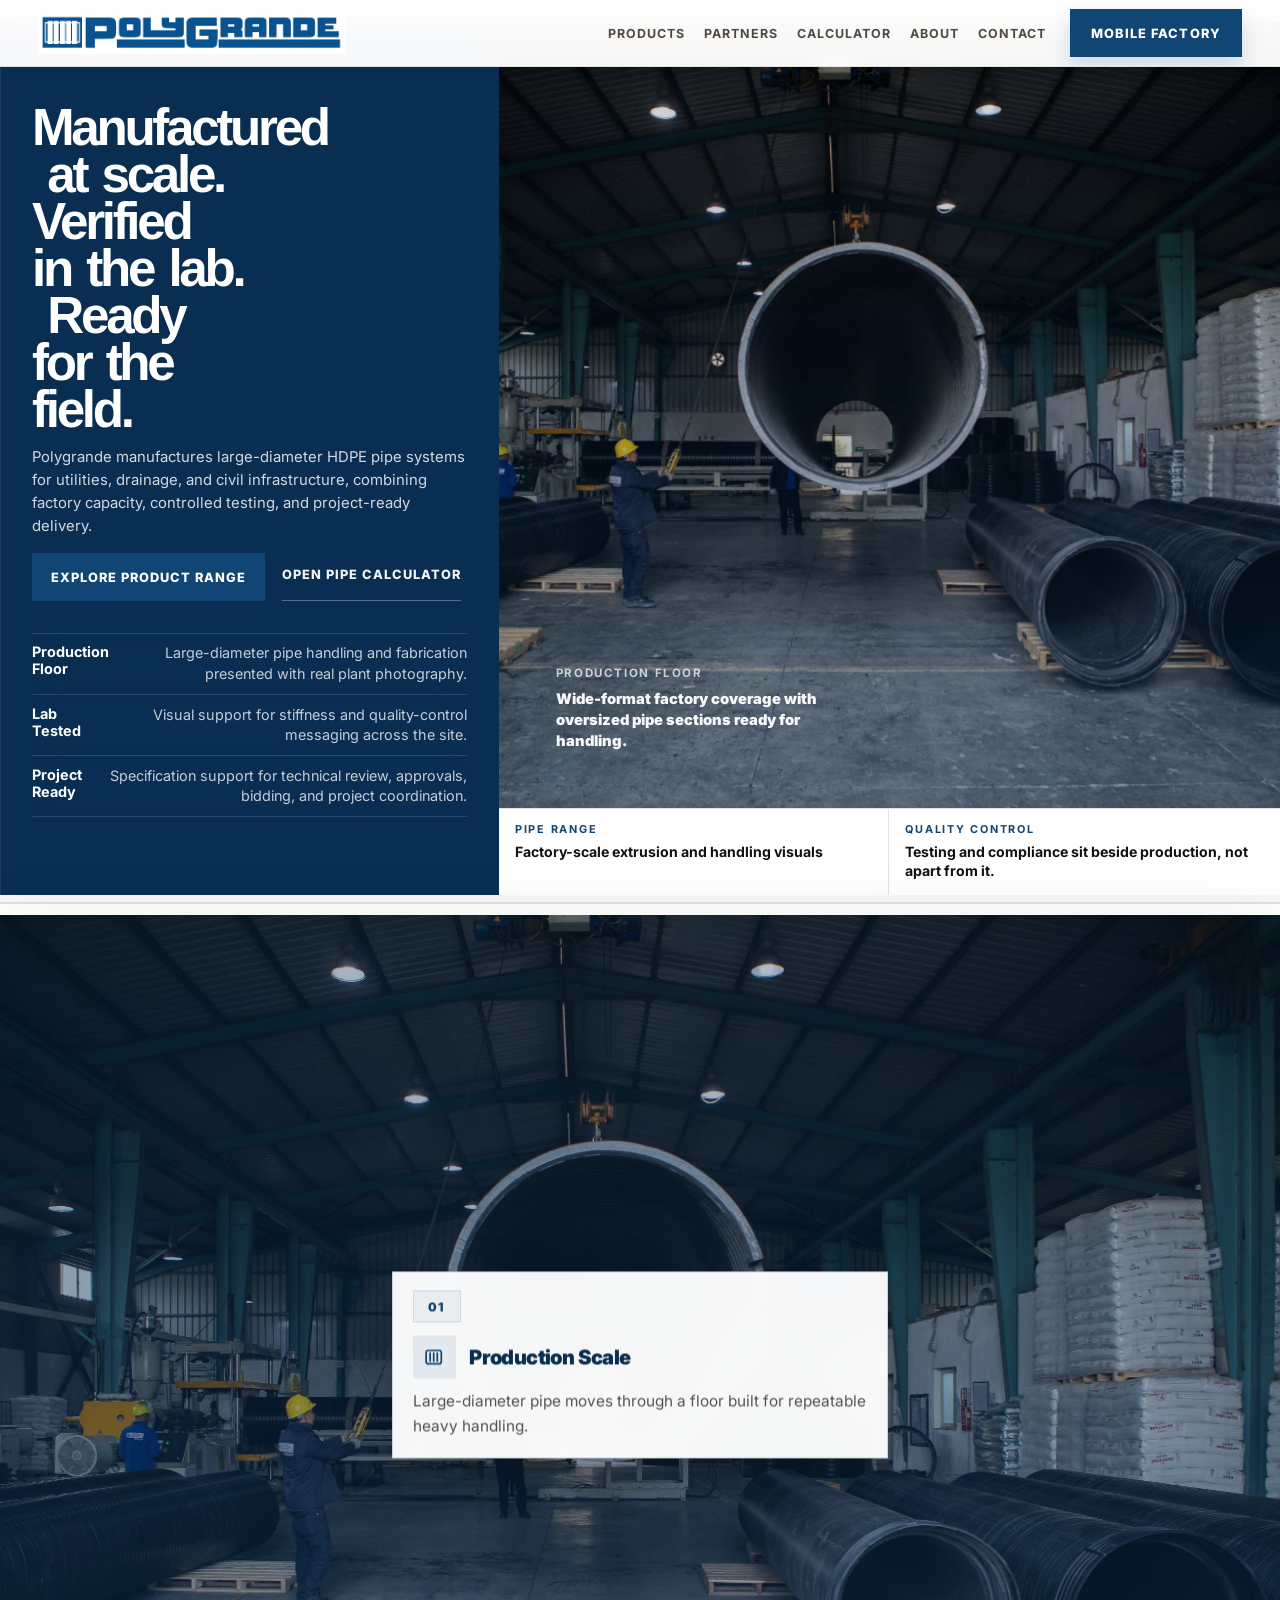
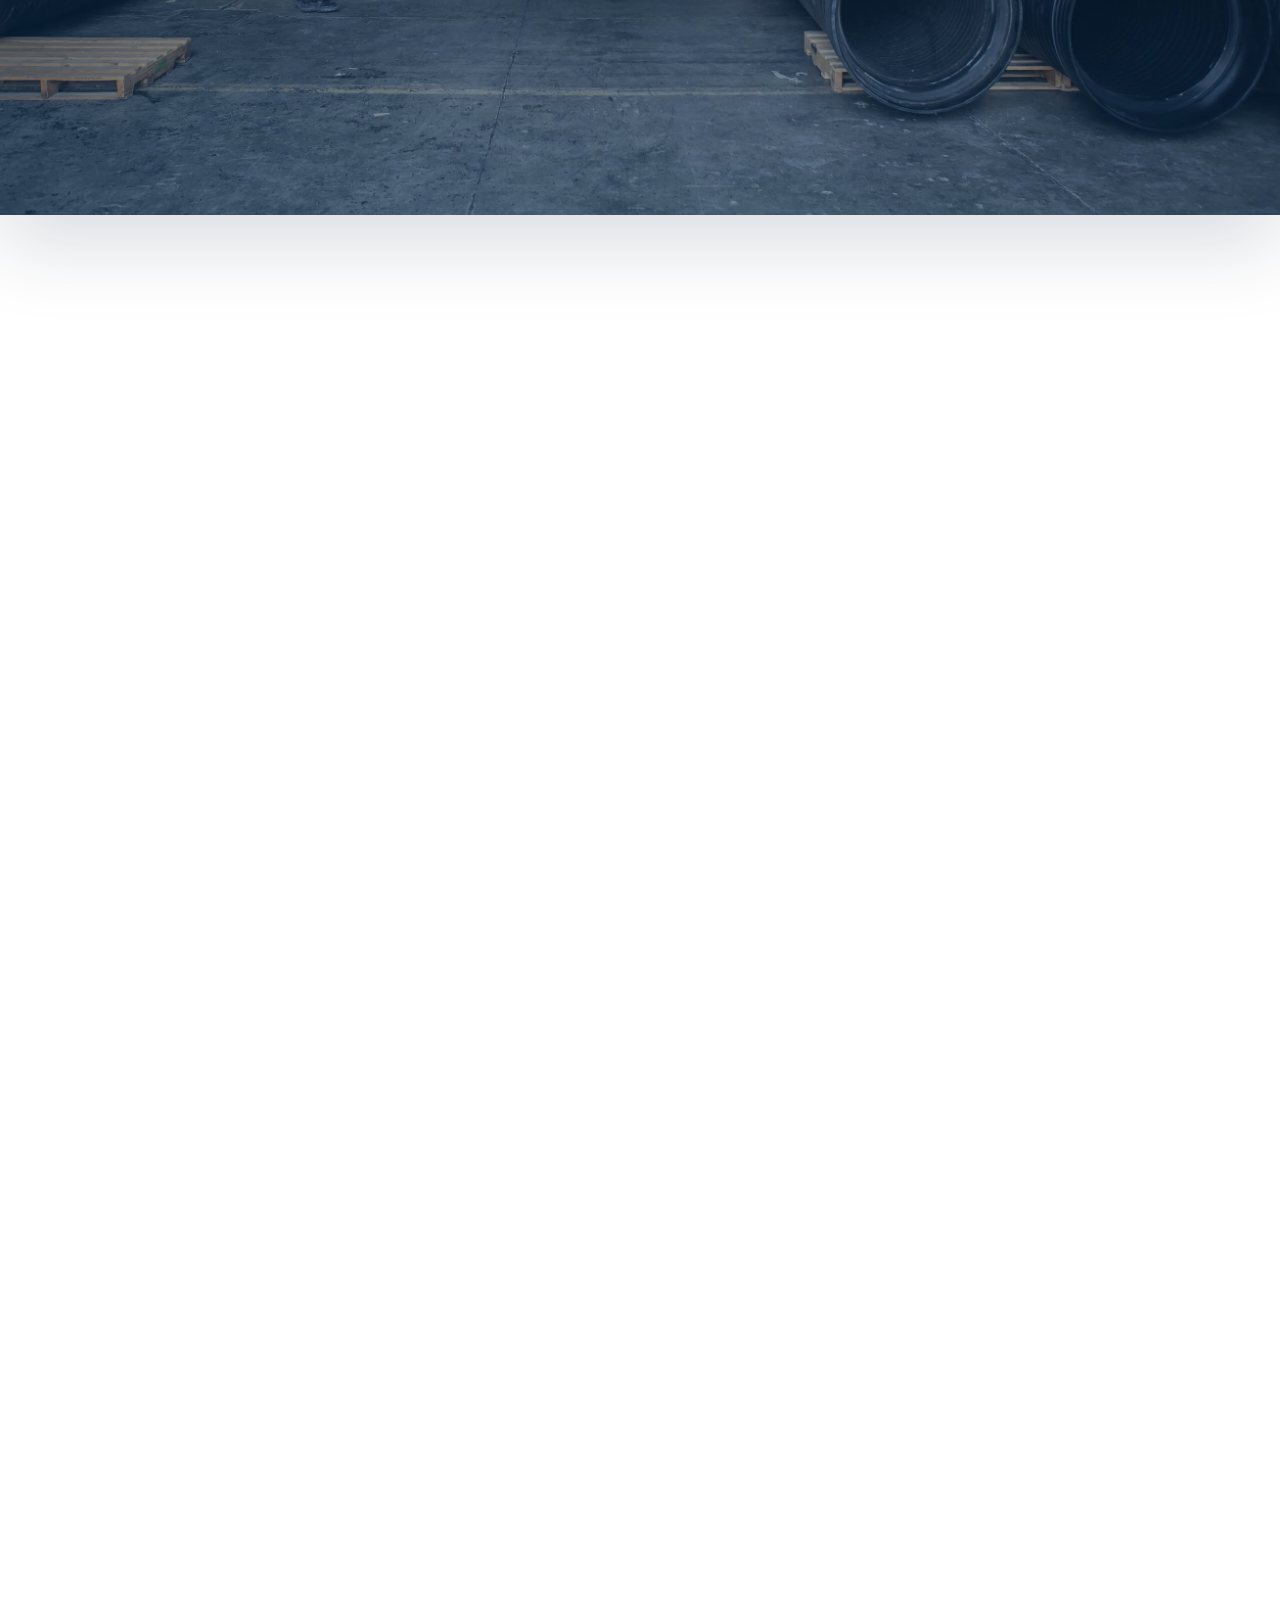
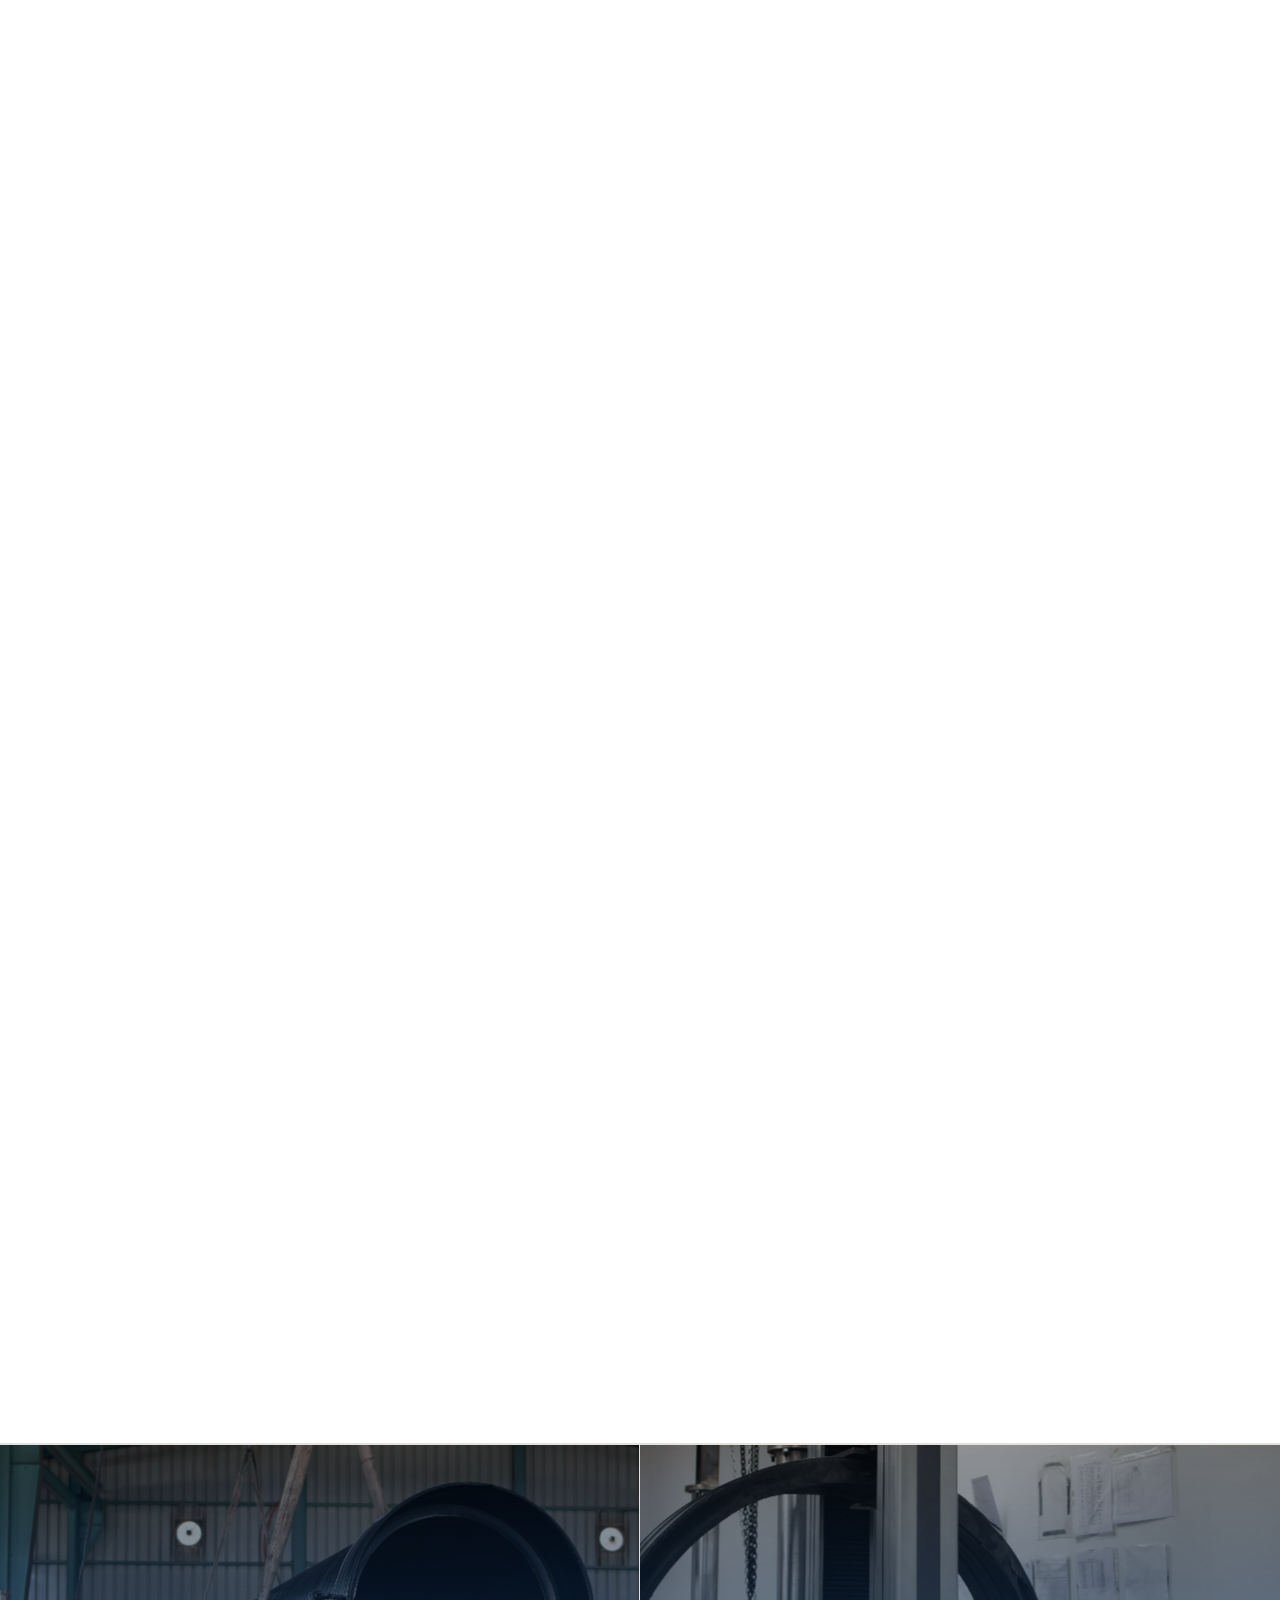
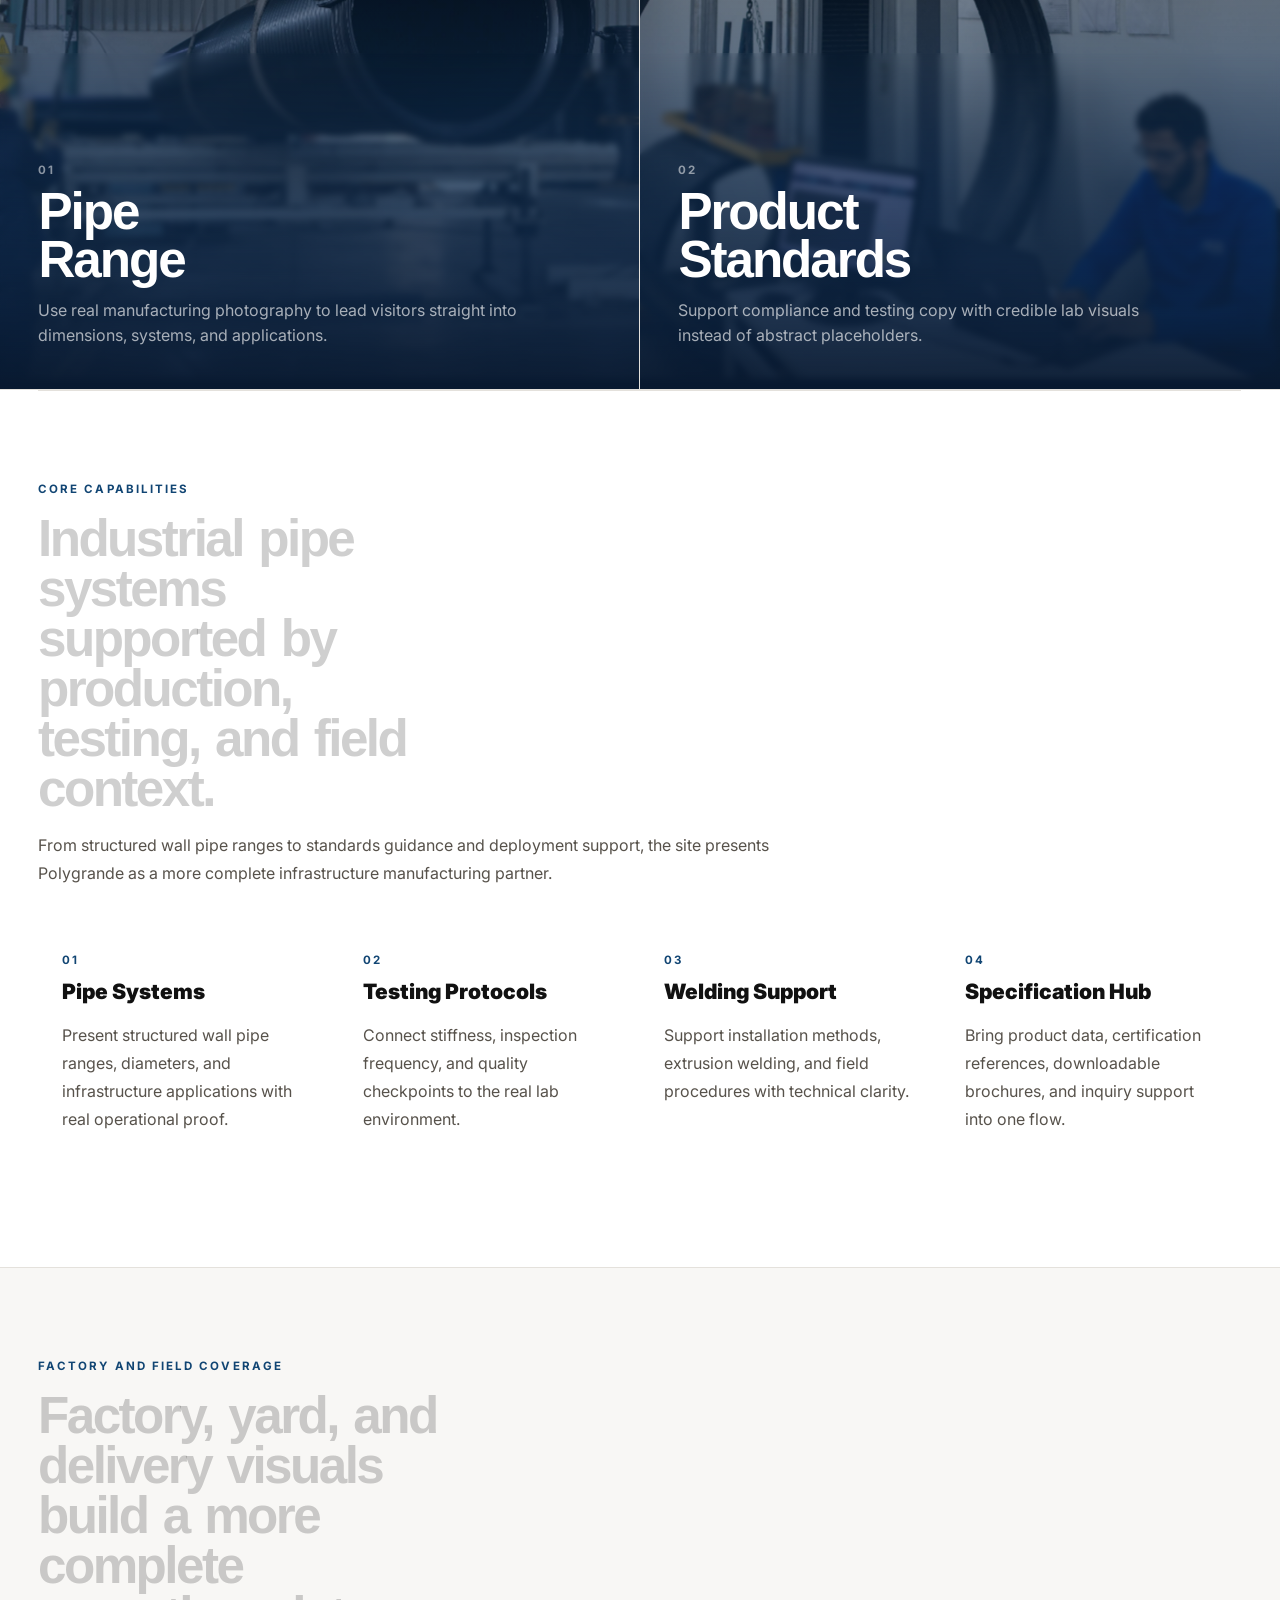
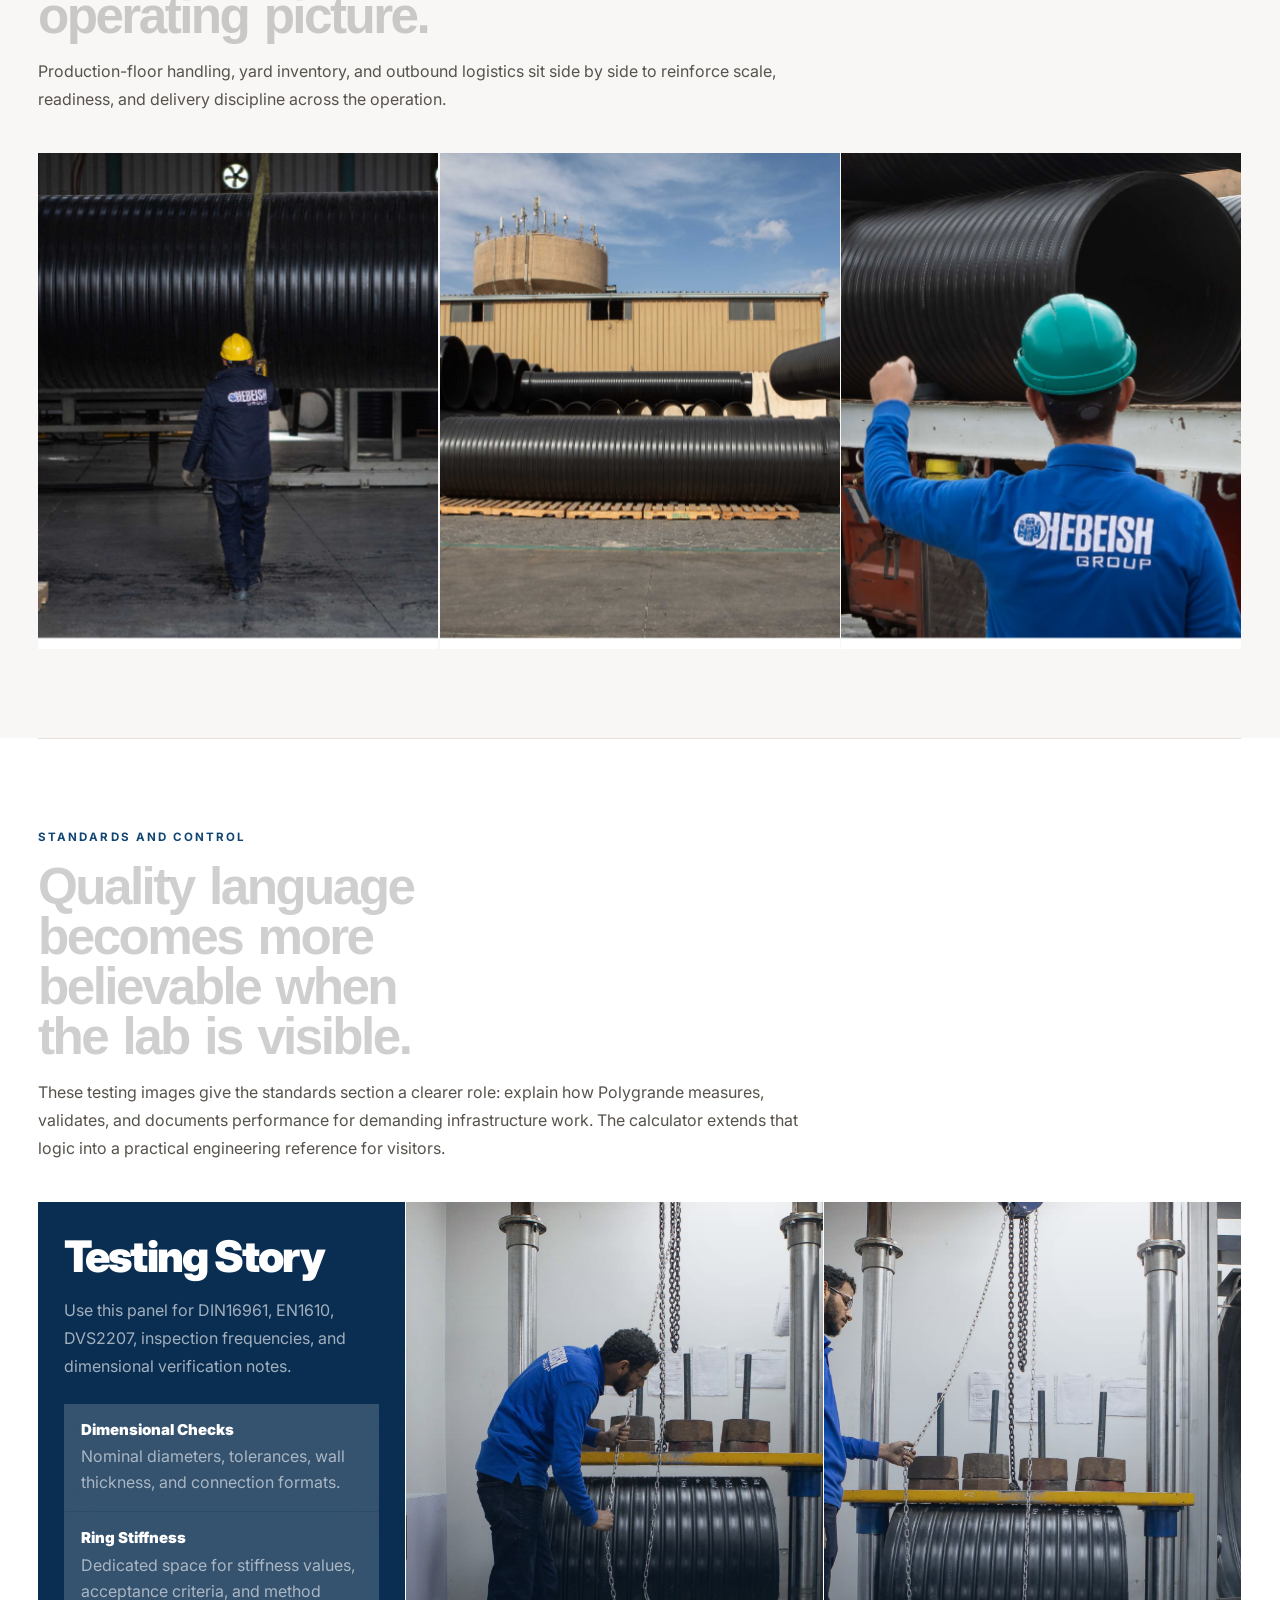
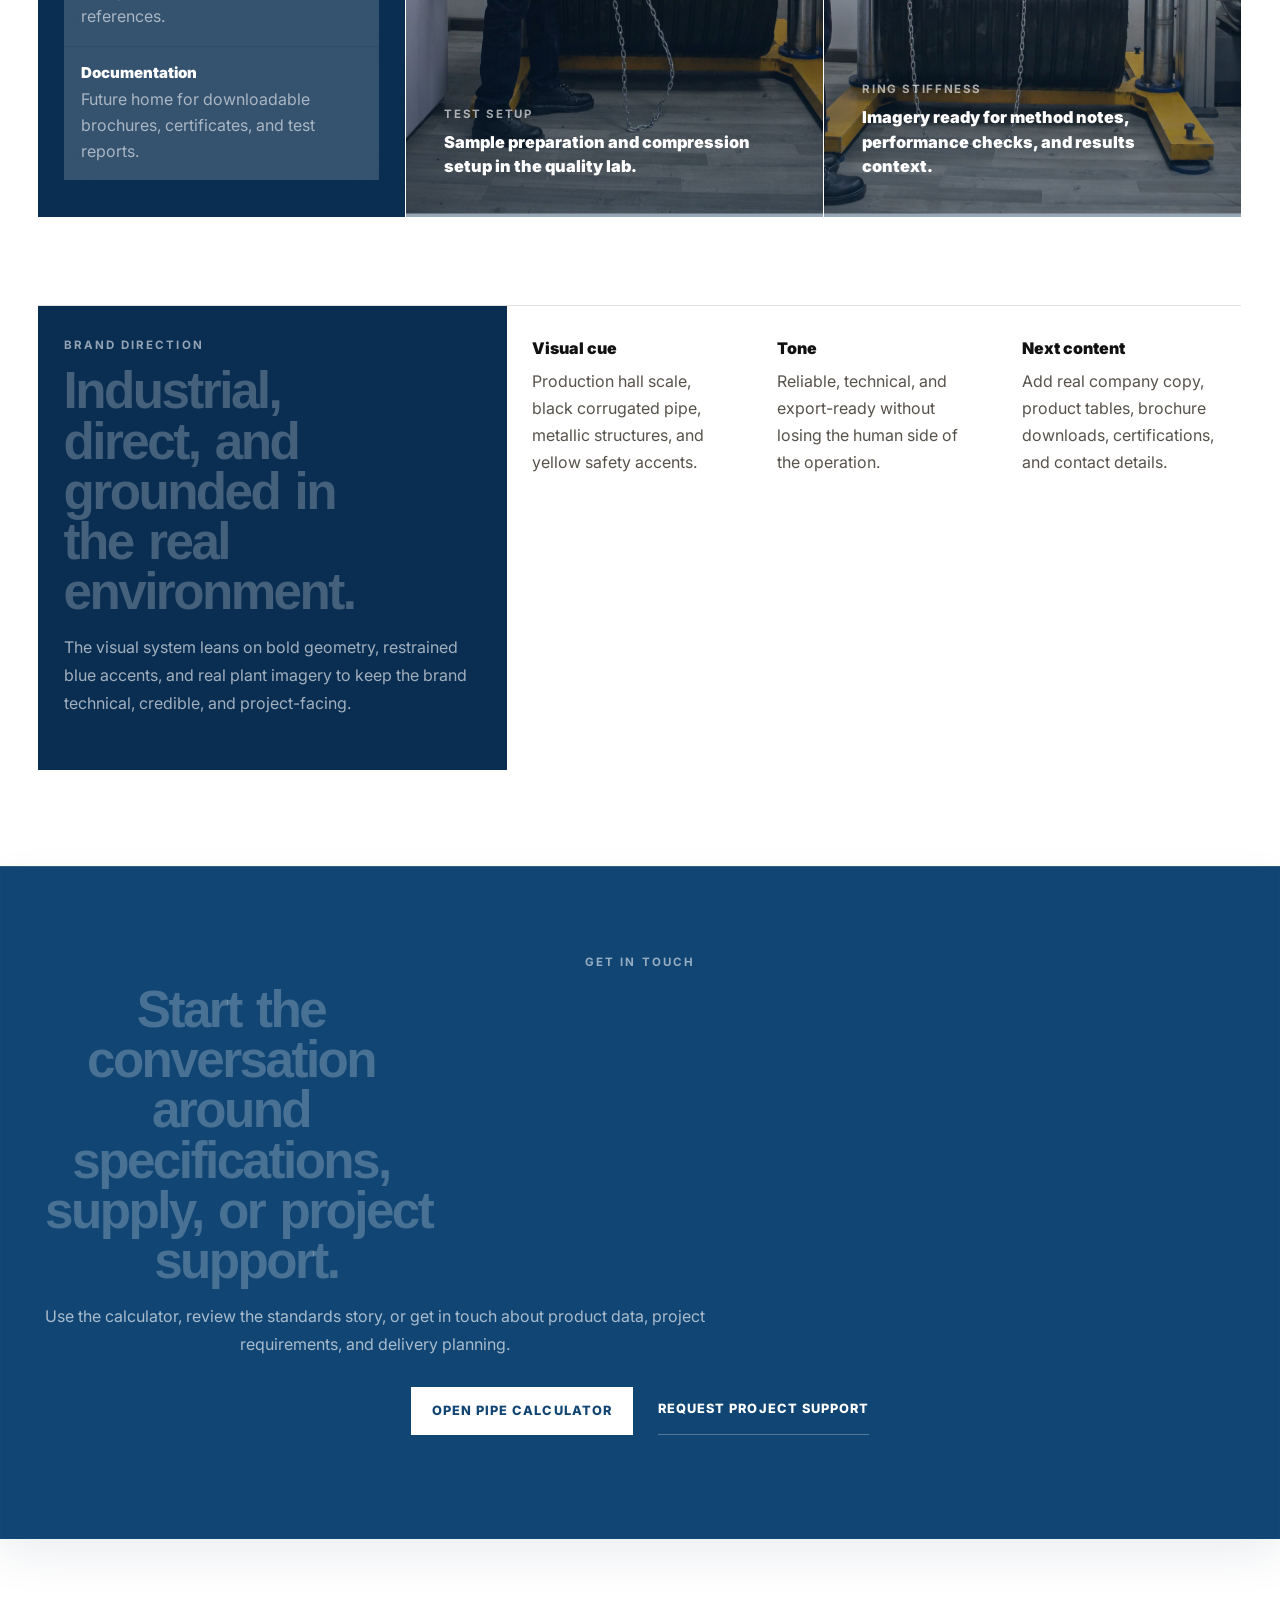
==== index.html @ b9b53dac "hero fix" ====
<!DOCTYPE html>
<html lang="en">
<head>
  <meta charset="UTF-8">
  <meta name="viewport" content="width=device-width, initial-scale=1.0">
  <meta name="description" content="Polygrande manufactures industrial HDPE pipe systems with production-floor scale and lab-tested quality control.">
  <meta name="theme-color" content="#1f5fa8">
  <title>Polygrande | Industrial Pipe Systems</title>
  <link rel="preconnect" href="https://fonts.googleapis.com">
  <link rel="preconnect" href="https://fonts.gstatic.com" crossorigin>
  <link href="https://fonts.googleapis.com/css2?family=Inter:wght@400;500;600;700;800;900&display=swap" rel="stylesheet">
  <link rel="icon" href="favicon.png" type="image/png">
  <link rel="stylesheet" href="styles.css">
</head>
<body>
  <div class="site-shell">
    <header class="site-header">
      <div class="masthead">
        <a class="masthead-brand" href="#top" aria-label="Polygrande home">
          <span class="masthead-brand-plate">
            <img class="masthead-logo" src="assets/branding/polygrande-logo.png" alt="Polygrande">
          </span>
        </a>

        <div class="masthead-nav-shell" id="site-nav-shell">
          <nav class="masthead-nav" id="site-nav" aria-label="Primary">
            <a href="#products">Products</a>
            <a href="become-a-partner.html">Partners</a>
            <a href="calculator.html">Calculator</a>
            <a href="#about">About</a>
            <a href="#contact">Contact</a>
          </nav>
          <a class="masthead-cta" href="mobile-factory.html">Mobile Factory</a>
        </div>

        <button class="masthead-toggle" type="button" aria-expanded="false" aria-controls="site-nav-shell">
          <span></span>
          <span></span>
          <span></span>
        </button>
      </div>
    </header>

    <main>
      <section class="hero" id="top">
        <div class="hero-copy reveal">
          <h1>Manufactured at scale. Verified in the lab. Ready for the field.</h1>
          <p class="hero-text">
            Polygrande manufactures large-diameter HDPE pipe systems for utilities, drainage, and civil infrastructure,
            combining factory capacity, controlled testing, and project-ready delivery.
          </p>
          <div class="hero-actions">
            <a class="button button-primary" href="#products">Explore Product Range</a>
            <a class="button button-secondary" href="calculator.html">Open Pipe Calculator</a>
          </div>
          <ul class="hero-metrics" aria-label="Key metrics">
            <li>
              <strong>Production Floor</strong>
              <span>Large-diameter pipe handling and fabrication presented with real plant photography.</span>
            </li>
            <li>
              <strong>Lab Tested</strong>
              <span>Visual support for stiffness and quality-control messaging across the site.</span>
            </li>
            <li>
              <strong>Project Ready</strong>
              <span>Specification support for technical review, approvals, bidding, and project coordination.</span>
            </li>
          </ul>
        </div>

        <div class="hero-visual reveal">
          <figure class="hero-shot">
            <img src="assets/images/media-factory-hero.jpg" alt="Wide production-floor view with oversized HDPE pipe sections staged inside the Polygrande factory." fetchpriority="high">
            <figcaption>
              <span>Production Floor</span>
              <strong>Wide-format factory coverage with oversized pipe sections ready for handling.</strong>
            </figcaption>
          </figure>

          <div class="hero-signal">
            <article>
              <p>Pipe Range</p>
              <strong>Factory-scale extrusion and handling visuals</strong>
            </article>
            <article>
              <p>Quality Control</p>
              <strong>Testing and compliance sit beside production, not apart from it.</strong>
            </article>
          </div>
        </div>
      </section>

      <section class="video-story" id="video-story" aria-labelledby="video-story-title" style="--story-steps: 6;">
        <h2 class="visually-hidden" id="video-story-title">Operational video story</h2>
        <div class="video-story-scroll">
          <div class="video-story-stage" data-video-story>
            <video class="video-story-media" autoplay muted loop playsinline preload="metadata" poster="assets/images/media-factory-hero.jpg" aria-hidden="true">
              <source src="assets/Hebeish%20group_polygrande_Industrial%20video_2025.mp4" type="video/mp4">
            </video>
            <div class="video-story-shade"></div>

            <div class="video-story-grid">
              <div class="video-story-stack" aria-label="Operational story cards">
                <article class="video-story-card" data-story-card>
                  <span class="video-story-step">01</span>
                  <div class="video-story-card-head">
                    <span class="video-story-icon" aria-hidden="true">
                      <svg viewBox="0 0 24 24" fill="none" stroke="currentColor" stroke-width="1.9" stroke-linecap="round" stroke-linejoin="round">
                        <rect x="3.5" y="4.5" width="17" height="15" rx="2.5"></rect>
                        <path d="M8 7.5V16.5"></path>
                        <path d="M12 7.5V16.5"></path>
                        <path d="M16 7.5V16.5"></path>
                      </svg>
                    </span>
                    <h3>Production Scale</h3>
                  </div>
                  <p>Large-diameter pipe moves through a floor built for repeatable heavy handling.</p>
                </article>

                <article class="video-story-card" data-story-card>
                  <span class="video-story-step">02</span>
                  <div class="video-story-card-head">
                    <span class="video-story-icon" aria-hidden="true">
                      <svg viewBox="0 0 24 24" fill="none" stroke="currentColor" stroke-width="1.9" stroke-linecap="round" stroke-linejoin="round">
                        <path d="M6 18.5H18"></path>
                        <path d="M8 18.5V10.5"></path>
                        <path d="M16 18.5V10.5"></path>
                        <path d="M12 5.5V14.5"></path>
                        <path d="M9.5 8L12 5.5L14.5 8"></path>
                      </svg>
                    </span>
                    <h3>Controlled Handling</h3>
                  </div>
                  <p>Operators guide lift, rotation, and positioning with visible process discipline.</p>
                </article>

                <article class="video-story-card" data-story-card>
                  <span class="video-story-step">03</span>
                  <div class="video-story-card-head">
                    <span class="video-story-icon" aria-hidden="true">
                      <svg viewBox="0 0 24 24" fill="none" stroke="currentColor" stroke-width="1.9" stroke-linecap="round" stroke-linejoin="round">
                        <path d="M12 3.5L18.5 6.5V11.2C18.5 15.1 15.9 18.7 12 20.5C8.1 18.7 5.5 15.1 5.5 11.2V6.5L12 3.5Z"></path>
                        <path d="M9.2 11.7L11.2 13.7L15.1 9.8"></path>
                      </svg>
                    </span>
                    <h3>Testing Discipline</h3>
                  </div>
                  <p>Lab checks turn performance claims into measured stiffness and dimensional proof.</p>
                </article>

                <article class="video-story-card" data-story-card>
                  <span class="video-story-step">04</span>
                  <div class="video-story-card-head">
                    <span class="video-story-icon" aria-hidden="true">
                      <svg viewBox="0 0 24 24" fill="none" stroke="currentColor" stroke-width="1.9" stroke-linecap="round" stroke-linejoin="round">
                        <path d="M4 8.5H14"></path>
                        <path d="M4 13H10.5"></path>
                        <path d="M4 17.5H13"></path>
                        <path d="M15 8.5L19.5 12L15 15.5"></path>
                      </svg>
                    </span>
                    <h3>Stock Visibility</h3>
                  </div>
                  <p>Yard and dispatch footage show readiness, inventory presence, and staged delivery control.</p>
                </article>

                <article class="video-story-card" data-story-card>
                  <span class="video-story-step">05</span>
                  <div class="video-story-card-head">
                    <span class="video-story-icon" aria-hidden="true">
                      <svg viewBox="0 0 24 24" fill="none" stroke="currentColor" stroke-width="1.9" stroke-linecap="round" stroke-linejoin="round">
                        <path d="M4 17.5H20"></path>
                        <path d="M7 17.5L11 12.5H17"></path>
                        <path d="M7 17.5V12.5"></path>
                        <path d="M17 12.5L20 9.5"></path>
                      </svg>
                    </span>
                    <h3>Field Alignment</h3>
                  </div>
                  <p>The product story stays connected to trench conditions, installation, and site support.</p>
                </article>

                <article class="video-story-card" data-story-card>
                  <span class="video-story-step">06</span>
                  <div class="video-story-card-head">
                    <span class="video-story-icon" aria-hidden="true">
                      <svg viewBox="0 0 24 24" fill="none" stroke="currentColor" stroke-width="1.9" stroke-linecap="round" stroke-linejoin="round">
                        <circle cx="7" cy="12" r="2.5"></circle>
                        <circle cx="17" cy="8" r="2.5"></circle>
                        <circle cx="17" cy="16" r="2.5"></circle>
                        <path d="M9.2 10.9L14.8 8.9"></path>
                        <path d="M9.2 13.1L14.8 15.1"></path>
                      </svg>
                    </span>
                    <h3>Partner Signal</h3>
                  </div>
                  <p>Commercial conversations are backed by real operation, not abstract brochure language.</p>
                </article>
              </div>
            </div>
          </div>
        </div>
      </section>

      <section class="feature-ribbon" aria-label="Factory and lab highlights">
        <article class="ribbon-card ribbon-photo reveal">
          <img src="assets/images/media-factory-handling.jpg" alt="Large corrugated HDPE pipe section positioned on a fabrication and handling line inside the plant." loading="lazy">
          <div class="ribbon-overlay">
            <p>01</p>
            <h2>Pipe Range</h2>
            <span>Use real manufacturing photography to lead visitors straight into dimensions, systems, and applications.</span>
          </div>
        </article>
        <article class="ribbon-card ribbon-photo reveal">
          <img src="assets/images/media-lab-engineer.jpg" alt="Quality-control engineer reviewing test data beside a large pipe specimen in the laboratory." loading="lazy">
          <div class="ribbon-overlay">
            <p>02</p>
            <h2>Product Standards</h2>
            <span>Support compliance and testing copy with credible lab visuals instead of abstract placeholders.</span>
          </div>
        </article>
      </section>

      <section class="capabilities" id="products">
        <div class="section-heading reveal">
          <p class="eyebrow">Core capabilities</p>
          <h2>Industrial pipe systems supported by production, testing, and field context.</h2>
          <p>
            From structured wall pipe ranges to standards guidance and deployment support, the site presents
            Polygrande as a more complete infrastructure manufacturing partner.
          </p>
        </div>

        <div class="capability-grid">
          <article class="capability-card reveal">
            <span class="capability-index">01</span>
            <h3>Pipe Systems</h3>
            <p>Present structured wall pipe ranges, diameters, and infrastructure applications with real operational proof.</p>
          </article>
          <article class="capability-card reveal">
            <span class="capability-index">02</span>
            <h3>Testing Protocols</h3>
            <p>Connect stiffness, inspection frequency, and quality checkpoints to the real lab environment.</p>
          </article>
          <article class="capability-card reveal">
            <span class="capability-index">03</span>
            <h3>Welding Support</h3>
            <p>Support installation methods, extrusion welding, and field procedures with technical clarity.</p>
          </article>
          <article class="capability-card reveal">
            <span class="capability-index">04</span>
            <h3>Specification Hub</h3>
            <p>Bring product data, certification references, downloadable brochures, and inquiry support into one flow.</p>
          </article>
        </div>
      </section>

      <section class="photo-section photo-section-tight" aria-labelledby="operations-gallery-title">
        <div class="section-heading reveal">
          <p class="eyebrow">Factory and field coverage</p>
          <h2 id="operations-gallery-title">Factory, yard, and delivery visuals build a more complete operating picture.</h2>
          <p>
            Production-floor handling, yard inventory, and outbound logistics sit side by side to reinforce scale,
            readiness, and delivery discipline across the operation.
          </p>
        </div>

        <div class="photo-grid photo-grid-three">
          <figure class="photo-card reveal">
            <img src="assets/images/media-production-walkthrough.jpg" alt="Factory operator walking beneath a suspended large-diameter HDPE pipe section." loading="lazy">
            <figcaption>
              <span>Plant movement</span>
              <strong>Show the scale of pipe handling inside the production environment.</strong>
            </figcaption>
          </figure>
          <figure class="photo-card reveal">
            <img src="assets/images/media-yard-forklift.jpg" alt="Forklift transporting a large corrugated HDPE pipe through the outdoor storage yard." loading="lazy">
            <figcaption>
              <span>Yard readiness</span>
              <strong>Support stock, dispatch, and project-availability messaging with real yard imagery.</strong>
            </figcaption>
          </figure>
          <figure class="photo-card reveal">
            <img src="assets/images/media-site-logistics.jpg" alt="Site logistics worker directing the loading of large HDPE pipes onto a trailer." loading="lazy">
            <figcaption>
              <span>Outbound logistics</span>
              <strong>Connect production capability to delivery and project mobilization.</strong>
            </figcaption>
          </figure>
        </div>
      </section>

      <section class="standards" id="standards">
        <div class="section-heading reveal">
          <p class="eyebrow">Standards and control</p>
          <h2>Quality language becomes more believable when the lab is visible.</h2>
          <p>
            These testing images give the standards section a clearer role: explain how Polygrande measures,
            validates, and documents performance for demanding infrastructure work. The calculator extends that logic
            into a practical engineering reference for visitors.
          </p>
        </div>

        <div class="standards-layout">
          <article class="standard-copy reveal">
            <h3>Testing Story</h3>
            <p>Use this panel for DIN16961, EN1610, DVS2207, inspection frequencies, and dimensional verification notes.</p>
            <div class="standard-points">
              <div>
                <strong>Dimensional Checks</strong>
                <span>Nominal diameters, tolerances, wall thickness, and connection formats.</span>
              </div>
              <div>
                <strong>Ring Stiffness</strong>
                <span>Dedicated space for stiffness values, acceptance criteria, and method references.</span>
              </div>
              <div>
                <strong>Documentation</strong>
                <span>Future home for downloadable brochures, certificates, and test reports.</span>
              </div>
            </div>
          </article>

          <figure class="standard-photo reveal">
            <img src="assets/images/media-test-setup.jpg" alt="Laboratory technician preparing a corrugated pipe specimen in a compression testing machine." loading="lazy">
            <figcaption>
              <span>Test Setup</span>
              <strong>Sample preparation and compression setup in the quality lab.</strong>
            </figcaption>
          </figure>

          <figure class="standard-photo reveal">
            <img src="assets/images/media-ring-stiffness.jpg" alt="Ring stiffness pipe specimen loaded inside the laboratory testing frame." loading="lazy">
            <figcaption>
              <span>Ring Stiffness</span>
              <strong>Imagery ready for method notes, performance checks, and results context.</strong>
            </figcaption>
          </figure>
        </div>
      </section>

      <section class="about" id="about">
        <div class="about-card reveal">
          <p class="eyebrow">Brand direction</p>
          <h2>Industrial, direct, and grounded in the real environment.</h2>
          <p>
            The visual system leans on bold geometry, restrained blue accents, and real plant imagery to keep the
            brand technical, credible, and project-facing.
          </p>
        </div>
        <div class="about-list reveal">
          <div>
            <strong>Visual cue</strong>
            <span>Production hall scale, black corrugated pipe, metallic structures, and yellow safety accents.</span>
          </div>
          <div>
            <strong>Tone</strong>
            <span>Reliable, technical, and export-ready without losing the human side of the operation.</span>
          </div>
          <div>
            <strong>Next content</strong>
            <span>Add real company copy, product tables, brochure downloads, certifications, and contact details.</span>
          </div>
        </div>
      </section>

      <section class="cta reveal" id="contact">
        <p class="eyebrow">Get in touch</p>
        <h2>Start the conversation around specifications, supply, or project support.</h2>
        <p>Use the calculator, review the standards story, or get in touch about product data, project requirements, and delivery planning.</p>
        <div class="hero-actions hero-actions-centered">
          <a class="button button-primary" href="calculator.html">Open Pipe Calculator</a>
          <a class="button button-secondary" href="mailto:info@polygrande.example">Request Project Support</a>
        </div>
      </section>
    </main>

    <footer class="site-footer reveal reveal-footer">
      <div class="site-footer-shell">
        <div class="site-footer-brand">
          <span class="site-footer-brand-plate">
            <img class="site-footer-logo" src="assets/branding/polygrande-logo-white.png" alt="Polygrande">
          </span>
          <p class="site-footer-note">Infrastructure-grade HDPE pipe systems backed by real production, testing, and field-readiness.</p>
          <div class="site-footer-tags" aria-label="Footer highlights">
            <span>Production</span>
            <span>Testing</span>
            <span>Delivery</span>
          </div>
        </div>

        <nav class="site-footer-column" aria-label="Footer navigation">
          <p class="site-footer-heading">Navigate</p>
          <a href="#products">Products</a>
          <a href="#standards">Standards</a>
          <a href="calculator.html">Calculator</a>
        </nav>

        <nav class="site-footer-column" aria-label="Footer explore links">
          <p class="site-footer-heading">Explore</p>
          <a href="mobile-factory.html">Mobile Factory</a>
          <a href="become-a-partner.html">Become A Partner</a>
          <a href="#about">About Polygrande</a>
        </nav>

        <div class="site-footer-column site-footer-contact">
          <p class="site-footer-heading">Project Support</p>
          <p>Use the site as a starting point for product, standards, and deployment conversations.</p>
          <a class="site-footer-button" href="mailto:info@polygrande.example">Start A Discussion</a>
          <a class="site-footer-mail" href="mailto:info@polygrande.example">info@polygrande.example</a>
        </div>
      </div>

      <div class="site-footer-bottom">
        <p>Industrial HDPE pipe systems for infrastructure projects.</p>
        <p>&copy; <span id="year"></span> Polygrande. All rights reserved.</p>
      </div>
    </footer>
  </div>

  <script src="script.js"></script>
</body>
</html>
---- styles.css ----
:root {
  --content-edge: clamp(0.65rem, 1.15vw, 1.2rem);
  --bg: #f4f7fb;
  --bg-soft: #ebf2fb;
  --surface: #ffffff;
  --surface-soft: #f7faff;
  --surface-tint: #e7f0fb;
  --blue: #1f5fa8;
  --blue-deep: #184c89;
  --blue-soft: #d4e4f8;
  --line: #cedcf0;
  --line-strong: #9db8da;
  --text: #173a61;
  --muted: #5f7898;
  --shadow: 0 28px 68px rgba(31, 95, 168, 0.1);
  --radius: 0;
  --radius-sm: 0;
  --content-width: calc(100vw - (2 * var(--content-edge)));
  --section-shift: 88px;
  --reveal-shift: 56px;
}

*,
*::before,
*::after {
  box-sizing: border-box;
}

html {
  scroll-behavior: smooth;
}

body {
  margin: 0;
  min-height: 100vh;
  font-family: "Nunito Sans", sans-serif;
  color: var(--text);
  background:
    radial-gradient(circle at 82% 8%, rgba(31, 95, 168, 0.16), transparent 24%),
    radial-gradient(circle at 12% 14%, rgba(31, 95, 168, 0.09), transparent 18%),
    linear-gradient(180deg, #f7fbff 0%, #f2f6fb 34%, #eef3fb 100%);
  overflow-x: hidden;
}

body::before {
  content: "";
  position: fixed;
  inset: 0 0 auto 0;
  height: 1.1rem;
  background: linear-gradient(180deg, rgba(31, 95, 168, 0.32), rgba(31, 95, 168, 0));
  pointer-events: none;
  z-index: 0;
}

a {
  color: inherit;
  text-decoration: none;
}

img {
  display: block;
  width: 100%;
  max-width: 100%;
}

.site-shell {
  position: relative;
  z-index: 1;
}

.visually-hidden {
  position: absolute;
  width: 1px;
  height: 1px;
  padding: 0;
  margin: -1px;
  overflow: hidden;
  clip: rect(0, 0, 0, 0);
  white-space: nowrap;
  border: 0;
}

main {
  display: grid;
  gap: clamp(1rem, 1.9vw, 1.8rem);
  padding-bottom: 3rem;
}

.site-header,
.hero,
.video-story,
.feature-ribbon,
.photo-section,
.capabilities,
.standards,
.about,
.cta,
.site-footer {
  width: var(--content-width);
  margin-inline: auto;
}

.site-header {
  position: sticky;
  top: 0.95rem;
  z-index: 20;
  display: grid;
  grid-template-columns: minmax(0, 1.05fr) minmax(0, 1.15fr) minmax(15rem, 0.8fr) auto;
  align-items: stretch;
  gap: 0.95rem;
  margin-top: 0.95rem;
  padding: 0;
}

.site-header::before {
  content: "";
  position: absolute;
  inset: -0.8rem 9% auto 9%;
  height: 5rem;
  border-radius: 999px;
  background: radial-gradient(circle at center, rgba(31, 95, 168, 0.18), rgba(31, 95, 168, 0));
  filter: blur(18px);
  pointer-events: none;
  z-index: -1;
}

.brand {
  position: relative;
  display: grid;
  gap: 0.8rem;
  min-width: 0;
  padding: 0.95rem 1rem 1rem;
  border: 1px solid rgba(157, 184, 218, 0.82);
  border-radius: 32px 24px 24px 32px;
  background:
    linear-gradient(180deg, rgba(255, 255, 255, 0.99), rgba(242, 247, 253, 0.96)),
    linear-gradient(135deg, rgba(31, 95, 168, 0.08), transparent 48%);
  box-shadow:
    0 20px 44px rgba(31, 95, 168, 0.12),
    inset 0 1px 0 rgba(255, 255, 255, 0.94);
  backdrop-filter: blur(18px);
  overflow: hidden;
}

.brand::before,
.site-nav-wrap::before,
.header-actions::before {
  content: "";
  position: absolute;
  inset: 0 auto auto 0;
  width: 100%;
  height: 0.28rem;
  background: linear-gradient(90deg, rgba(31, 95, 168, 0.84), rgba(31, 95, 168, 0.22) 62%, transparent);
}

.brand::after {
  content: "";
  position: absolute;
  top: 0;
  right: 0;
  width: 9rem;
  height: 9rem;
  background: radial-gradient(circle, rgba(31, 95, 168, 0.14), transparent 72%);
  transform: translate(30%, -34%);
  pointer-events: none;
}

.brand-main {
  display: inline-flex;
  align-items: center;
  gap: 0.9rem;
  min-width: 0;
}

.brand-plate {
  display: inline-flex;
  align-items: center;
  justify-content: center;
  padding: 0.52rem 0.7rem;
  border: 1px solid var(--line);
  border-radius: 22px;
  background: rgba(255, 255, 255, 0.98);
  box-shadow:
    0 12px 24px rgba(31, 95, 168, 0.08),
    inset 0 0 0 1px rgba(255, 255, 255, 0.92);
}

.brand-logo {
  display: block;
  width: clamp(220px, 28vw, 410px);
  height: auto;
}

.brand-caption {
  display: grid;
  gap: 0.16rem;
  min-width: 0;
}

.brand-caption span {
  color: var(--muted);
  font-size: 0.72rem;
  font-weight: 900;
  letter-spacing: 0.22em;
  text-transform: uppercase;
  white-space: nowrap;
}

.brand-caption strong {
  color: var(--blue);
  font-size: 1rem;
  font-weight: 900;
  line-height: 1.12;
  text-wrap: balance;
}

.brand-meta {
  display: flex;
  align-items: center;
  gap: 0.75rem;
  min-width: 0;
}

.brand-chip {
  flex: none;
  padding: 0.42rem 0.72rem;
  border: 1px solid var(--line);
  border-radius: 999px;
  background: linear-gradient(180deg, #ffffff, var(--surface-tint));
  color: var(--blue);
  font-size: 0.68rem;
  font-weight: 900;
  letter-spacing: 0.14em;
  text-transform: uppercase;
}

.brand-meta strong {
  color: var(--text);
  font-size: 0.85rem;
  font-weight: 800;
  line-height: 1.28;
}

.site-nav-wrap {
  position: relative;
  display: grid;
  gap: 0.72rem;
  min-width: 0;
  padding: 0.75rem;
  border: 1px solid rgba(157, 184, 218, 0.82);
  border-radius: 28px;
  background:
    linear-gradient(180deg, rgba(251, 253, 255, 0.99), rgba(235, 242, 251, 0.96)),
    linear-gradient(135deg, rgba(31, 95, 168, 0.07), transparent 55%);
  box-shadow:
    0 20px 44px rgba(31, 95, 168, 0.1),
    inset 0 1px 0 rgba(255, 255, 255, 0.94);
  backdrop-filter: blur(18px);
  overflow: hidden;
}

.site-nav-wrap::after {
  content: "";
  position: absolute;
  inset: auto 1rem 0.82rem 1rem;
  height: 1px;
  background: linear-gradient(90deg, transparent, rgba(31, 95, 168, 0.12), transparent);
  pointer-events: none;
}

.site-nav-meta {
  display: flex;
  justify-content: space-between;
  align-items: center;
  gap: 0.9rem;
  min-width: 0;
  padding: 0 0.12rem;
}

.site-nav-label {
  color: var(--blue);
  font-size: 0.68rem;
  font-weight: 900;
  letter-spacing: 0.2em;
  text-transform: uppercase;
  white-space: nowrap;
}

.site-nav-note {
  color: var(--muted);
  font-size: 0.78rem;
  font-weight: 800;
  line-height: 1.25;
  text-align: right;
}

.site-nav {
  display: flex;
  align-items: center;
  flex-wrap: wrap;
  gap: 0.4rem;
  min-width: 0;
  padding: 0.32rem;
  border: 1px solid rgba(157, 184, 218, 0.68);
  border-radius: 22px;
  background: rgba(255, 255, 255, 0.84);
  box-shadow: inset 0 1px 0 rgba(255, 255, 255, 0.95);
}

.site-nav a {
  position: relative;
  padding: 0.78rem 0.9rem 0.82rem;
  border-radius: 16px;
  color: var(--muted);
  font-size: 0.92rem;
  font-weight: 900;
  transition: color 180ms ease, background 180ms ease, transform 180ms ease, box-shadow 180ms ease;
}

.site-nav a::after {
  content: "";
  position: absolute;
  left: 0.95rem;
  right: 0.95rem;
  bottom: 0.5rem;
  height: 2px;
  border-radius: 999px;
  background: currentColor;
  opacity: 0;
  transform: scaleX(0.45);
  transform-origin: left;
  transition: opacity 180ms ease, transform 180ms ease;
}

.site-nav a:hover::after,
.site-nav a:focus-visible::after,
.site-nav a[aria-current="page"]::after {
  opacity: 0.4;
  transform: scaleX(1);
}

.site-nav a:hover,
.site-nav a:focus-visible {
  color: var(--blue-deep);
  background: rgba(255, 255, 255, 0.95);
  box-shadow: 0 10px 18px rgba(31, 95, 168, 0.12);
}

.site-nav a:hover,
.site-nav a:focus-visible {
  transform: translateY(-1px);
}

.site-nav a[aria-current="page"] {
  color: #ffffff;
  background: linear-gradient(135deg, #2f73bb 0%, var(--blue) 55%, var(--blue-deep) 100%);
  box-shadow: 0 14px 22px rgba(31, 95, 168, 0.22);
}

.site-nav a[aria-current="page"]::after {
  background: rgba(255, 255, 255, 0.88);
  opacity: 0.88;
}

.header-actions {
  position: relative;
  display: grid;
  gap: 0.72rem;
  min-width: 0;
  padding: 0.84rem;
  border: 1px solid rgba(157, 184, 218, 0.82);
  border-radius: 24px 34px 24px 24px;
  background:
    linear-gradient(180deg, rgba(250, 252, 255, 0.99), rgba(226, 238, 251, 0.96)),
    linear-gradient(135deg, rgba(31, 95, 168, 0.08), transparent 54%);
  box-shadow:
    0 20px 44px rgba(31, 95, 168, 0.11),
    inset 0 1px 0 rgba(255, 255, 255, 0.94);
  backdrop-filter: blur(18px);
  overflow: hidden;
}

.header-actions::after {
  content: "";
  position: absolute;
  inset: auto -2.4rem -2.4rem auto;
  width: 8rem;
  height: 8rem;
  background: radial-gradient(circle, rgba(31, 95, 168, 0.14), transparent 72%);
  pointer-events: none;
}

.header-badge {
  position: relative;
  z-index: 1;
  display: grid;
  gap: 0.14rem;
  margin: 0;
}

.header-badge span {
  color: var(--blue);
  font-size: 0.68rem;
  font-weight: 900;
  letter-spacing: 0.18em;
  text-transform: uppercase;
}

.header-badge strong {
  color: var(--text);
  font-size: 0.84rem;
  font-weight: 800;
  line-height: 1.26;
}

.nav-cta {
  position: relative;
  z-index: 1;
  display: grid;
  gap: 0.08rem;
  min-width: 0;
  padding: 1rem 1.05rem;
  border-radius: 20px;
  background: linear-gradient(135deg, #2c72ba 0%, var(--blue) 58%, var(--blue-deep) 100%);
  color: #ffffff;
  box-shadow: 0 16px 30px rgba(31, 95, 168, 0.22);
  overflow: hidden;
}

.nav-cta::before {
  content: "";
  position: absolute;
  inset: 0;
  background: linear-gradient(120deg, rgba(255, 255, 255, 0.26) 0 14%, transparent 32%);
  pointer-events: none;
}

.nav-cta span {
  font-size: 0.7rem;
  font-weight: 900;
  letter-spacing: 0.16em;
  text-transform: uppercase;
  opacity: 0.82;
}

.nav-cta strong {
  font-size: 1rem;
  font-weight: 900;
  line-height: 1.1;
}

.menu-toggle {
  display: none;
  align-self: center;
  width: 3.2rem;
  height: 3.2rem;
  padding: 0.76rem;
  background: linear-gradient(180deg, #ffffff, var(--surface-tint));
  border: 1px solid var(--line);
  border-radius: 18px;
  cursor: pointer;
  box-shadow: 0 12px 22px rgba(31, 95, 168, 0.12);
  transition: background 180ms ease, box-shadow 180ms ease, transform 180ms ease;
}

.menu-toggle span {
  display: block;
  width: 100%;
  height: 2px;
  margin: 0.26rem 0;
  background: var(--blue);
  border-radius: 999px;
  transform-origin: center;
  transition: transform 180ms ease, opacity 180ms ease;
}

.menu-toggle[aria-expanded="true"] {
  background: linear-gradient(180deg, #ffffff, #dce9f8);
  box-shadow: 0 14px 24px rgba(31, 95, 168, 0.16);
}

.menu-toggle[aria-expanded="true"] span:nth-child(1) {
  transform: translateY(0.54rem) rotate(45deg);
}

.menu-toggle[aria-expanded="true"] span:nth-child(2) {
  opacity: 0;
}

.menu-toggle[aria-expanded="true"] span:nth-child(3) {
  transform: translateY(-0.54rem) rotate(-45deg);
}

.site-header {
  display: block;
  top: 0;
  z-index: 30;
  width: 100vw;
  margin: 0 calc(50% - 50vw);
  padding: 0.95rem clamp(1rem, 2.4vw, 1.9rem) 1.05rem;
  background: linear-gradient(90deg, var(--blue-deep) 0%, var(--blue) 46%, #2b67ac 100%);
  border-bottom: 1px solid rgba(255, 255, 255, 0.2);
  border-radius: 0 0 30px 30px;
  box-shadow: 0 24px 48px rgba(19, 59, 106, 0.18);
  overflow: clip;
}

.site-header::before {
  inset: 0 -8vw 0 auto;
  width: min(48vw, 50rem);
  height: auto;
  border-radius: 0;
  background: linear-gradient(125deg, rgba(255, 255, 255, 0.22), rgba(255, 255, 255, 0.08) 34%, rgba(255, 255, 255, 0.02) 62%, transparent 80%);
  clip-path: polygon(28% 0, 100% 0, 74% 100%, 0 100%);
  opacity: 0.82;
  filter: none;
  z-index: 0;
}

.site-header::after {
  content: "";
  position: absolute;
  inset: auto 0 0 0;
  height: 1px;
  background: linear-gradient(90deg, rgba(255, 255, 255, 0.06), rgba(255, 255, 255, 0.42), rgba(255, 255, 255, 0.06));
  pointer-events: none;
}

.site-header-inner {
  position: relative;
  z-index: 1;
  width: min(1640px, calc(100vw - 2rem));
  margin-inline: auto;
  display: grid;
  grid-template-columns: auto minmax(0, 1fr) auto;
  align-items: center;
  gap: clamp(0.75rem, 1.8vw, 1.4rem);
}

.brand {
  display: inline-flex;
  align-items: center;
  gap: 0;
  padding: 0;
  border: 0;
  border-radius: 0;
  background: transparent;
  box-shadow: none;
  backdrop-filter: none;
}

.brand::before,
.brand::after {
  content: none;
}

.brand-plate {
  padding: 0.48rem 0.7rem;
  border: 0;
  border-radius: 24px;
  background: rgba(255, 255, 255, 0.98);
  box-shadow:
    0 14px 28px rgba(11, 33, 63, 0.18),
    inset 0 0 0 1px rgba(255, 255, 255, 0.92);
}

.brand-logo {
  width: clamp(210px, 22vw, 390px);
}

.site-nav-wrap {
  display: grid;
  grid-template-columns: minmax(0, 1fr) auto;
  align-items: center;
  gap: 0.45rem;
  padding: 0.42rem 0.46rem 0.42rem 0.82rem;
  border: 1px solid rgba(255, 255, 255, 0.48);
  border-radius: 999px;
  background: rgba(255, 255, 255, 0.97);
  box-shadow: 0 16px 34px rgba(11, 33, 63, 0.16);
  overflow: visible;
}

.site-nav-wrap::before {
  content: "";
  inset: auto;
  left: -1.2rem;
  top: 0;
  bottom: 0;
  width: 3.2rem;
  height: auto;
  background: rgba(255, 255, 255, 0.97);
  border-radius: 26px;
  transform: skewX(-28deg);
  transform-origin: left;
  z-index: -1;
}

.site-nav-wrap::after {
  content: none;
}

.site-nav {
  justify-content: flex-end;
  gap: 0.18rem;
  padding: 0;
  border: 0;
  border-radius: 0;
  background: transparent;
  box-shadow: none;
}

.site-nav a {
  padding: 0.92rem 1rem;
  border-radius: 999px;
  color: var(--blue-deep);
  font-size: 0.88rem;
  font-weight: 900;
  letter-spacing: 0.08em;
  text-transform: uppercase;
  box-shadow: none;
}

.site-nav a::after {
  content: none;
}

.site-nav a:hover,
.site-nav a:focus-visible {
  color: var(--blue);
  background: rgba(31, 95, 168, 0.08);
  transform: translateY(-1px);
  box-shadow: none;
}

.site-nav a[aria-current="page"] {
  color: #ffffff;
  background: linear-gradient(135deg, #2c72ba 0%, var(--blue) 58%, var(--blue-deep) 100%);
  box-shadow: 0 14px 22px rgba(31, 95, 168, 0.22);
}

.nav-cta {
  display: inline-flex;
  align-items: center;
  justify-content: center;
  min-width: 12.6rem;
  padding: 1rem 1.45rem;
  border-radius: 999px;
  background: linear-gradient(135deg, #2c72ba 0%, var(--blue) 60%, var(--blue-deep) 100%);
  color: #ffffff;
  font-size: 0.94rem;
  font-weight: 900;
  letter-spacing: 0.08em;
  text-transform: uppercase;
  white-space: nowrap;
  box-shadow: 0 16px 30px rgba(31, 95, 168, 0.24);
  overflow: visible;
}

.nav-cta::before {
  content: none;
}

.nav-cta:hover,
.nav-cta:focus-visible {
  transform: translateY(-1px);
  box-shadow: 0 20px 34px rgba(31, 95, 168, 0.28);
  filter: saturate(1.05);
}

.menu-toggle {
  width: 3.3rem;
  height: 3.3rem;
  padding: 0.74rem;
  background: rgba(255, 255, 255, 0.98);
  border: 1px solid rgba(255, 255, 255, 0.4);
  border-radius: 20px;
  box-shadow: 0 12px 24px rgba(11, 33, 63, 0.16);
}

.menu-toggle span {
  background: var(--blue);
}

.menu-toggle[aria-expanded="true"] {
  transform: translateY(-1px);
  background: rgba(255, 255, 255, 0.98);
  box-shadow: 0 16px 28px rgba(11, 33, 63, 0.18);
}

.hero {
  display: grid;
  grid-template-columns: 0.94fr 1.06fr;
  gap: 1rem;
  align-items: start;
  padding: 1.35rem 0 1.25rem;
}

.hero-copy,
.hero-visual,
.capability-card,
.standard-copy,
.standard-photo,
.about-card,
.about-list,
.cta,
.ribbon-card {
  position: relative;
  border: 1px solid var(--line);
  background: var(--surface);
  box-shadow: var(--shadow);
}

.hero-copy,
.about-card,
.cta {
  overflow: hidden;
  border-color: rgba(31, 95, 168, 0.12);
  background: linear-gradient(180deg, #ffffff 0%, #f6faff 100%);
  color: var(--text);
}

.hero-copy {
  padding: clamp(1.35rem, 2.8vw, 2rem);
  border-radius: 24px;
  box-shadow: 0 14px 34px rgba(31, 95, 168, 0.1);
}

.hero-copy::after {
  content: "";
  position: absolute;
  inset: 0 0 auto 0;
  width: 100%;
  height: 0.28rem;
  background: linear-gradient(90deg, var(--blue), rgba(31, 95, 168, 0.18) 42%, transparent 76%);
}

.eyebrow {
  margin: 0 0 1rem;
  color: var(--blue);
  font-size: 0.84rem;
  font-weight: 900;
  letter-spacing: 0.14em;
  text-transform: uppercase;
}

.hero h1,
.section-heading h2,
.about h2,
.cta h2,
.ribbon-overlay h2 {
  margin: 0;
  font-family: "Nunito Sans", sans-serif;
  font-weight: 900;
  letter-spacing: -0.04em;
  line-height: 0.95;
}

.hero h1 {
  max-width: 12.2ch;
  font-size: clamp(2.05rem, 4.35vw, 4rem);
  line-height: 0.94;
}

.hero-text,
.section-heading p,
.capability-card p,
.standard-copy p,
.about p:not(.eyebrow),
.cta p:not(.eyebrow),
.hero-metrics span,
.about-list span,
.standard-points span {
  color: var(--muted);
  font-size: 1rem;
  line-height: 1.7;
}

.hero-copy .eyebrow,
.about-card .eyebrow,
.cta .eyebrow {
  color: var(--blue);
}

.hero-copy .hero-text,
.hero-copy .hero-metrics span,
.about-card p:not(.eyebrow),
.cta p:not(.eyebrow) {
  color: var(--muted);
}

.hero-copy h1,
.about-card h2,
.cta h2 {
  color: var(--blue-deep);
}

.hero-text {
  max-width: 56ch;
  margin: 0.75rem 0 1rem;
  font-size: 0.97rem;
  line-height: 1.6;
}

.hero-actions {
  display: flex;
  flex-wrap: wrap;
  gap: 0.7rem;
  margin-bottom: 0.95rem;
}

.hero-actions-centered {
  justify-content: center;
}

.button {
  display: inline-flex;
  align-items: center;
  justify-content: center;
  min-height: 3.35rem;
  padding: 0.75rem 1.4rem;
  border: 1px solid transparent;
  border-radius: 999px;
  font: inherit;
  font-weight: 800;
  letter-spacing: 0.01em;
  transition: transform 180ms ease, border-color 180ms ease, background 180ms ease, color 180ms ease;
}

.button:hover,
.button:focus-visible {
  transform: translateY(-2px);
}

.button-primary {
  background: var(--blue);
  color: #ffffff;
}

.button-secondary {
  border-color: var(--blue);
  background: transparent;
  color: var(--blue);
}

.hero-copy .button-primary,
.cta .button-primary {
  background: var(--blue);
  color: #ffffff;
}

.hero-copy .button-secondary,
.cta .button-secondary {
  border-color: var(--line-strong);
  color: var(--blue);
}

.hero-metrics {
  display: grid;
  grid-template-columns: repeat(3, minmax(0, 1fr));
  gap: 0.45rem;
  margin: 0;
  padding: 0;
  list-style: none;
}

.hero-metrics li,
.standard-points div,
.about-list div {
  padding: 0.8rem 0.85rem;
  border: 1px solid var(--line);
  border-radius: var(--radius-sm);
  background: var(--surface-soft);
}

.hero-copy .hero-metrics li {
  border-color: #d8e5f6;
  background: #f8fbff;
}

.hero-metrics strong,
.capability-card h3,
.standard-copy h3,
.about-list strong,
.standard-points strong {
  display: block;
  margin-bottom: 0.25rem;
  color: var(--blue);
  font-size: 0.94rem;
  font-weight: 900;
}

.hero-copy .hero-metrics strong {
  color: var(--blue);
}

.hero-visual {
  display: grid;
  gap: 0.6rem;
  padding: 0.6rem;
  border-radius: 26px;
  background: linear-gradient(180deg, #ffffff 0%, #eef4fb 100%);
  box-shadow: 0 14px 34px rgba(31, 95, 168, 0.09);
}

.hero-shot,
.standard-photo {
  position: relative;
  margin: 0;
  overflow: hidden;
  border: 1px solid var(--line);
  border-radius: calc(var(--radius) - 4px);
  background: var(--surface);
}

.hero-shot img {
  height: 100%;
  min-height: 20.5rem;
  object-fit: cover;
}

.hero-shot::after,
.ribbon-card::after,
.standard-photo::after {
  content: "";
  position: absolute;
  inset: 0;
  background: linear-gradient(180deg, rgba(31, 95, 168, 0.03), rgba(31, 95, 168, 0.64));
  pointer-events: none;
}

.hero-shot figcaption,
.standard-photo figcaption {
  position: absolute;
  right: 1rem;
  bottom: 1rem;
  left: 1rem;
  z-index: 1;
}

.hero-shot figcaption span,
.standard-photo figcaption span {
  display: inline-block;
  margin-bottom: 0.55rem;
  color: rgba(255, 255, 255, 0.82);
  font-size: 0.82rem;
  font-weight: 900;
  letter-spacing: 0.14em;
  text-transform: uppercase;
}

.hero-shot figcaption strong,
.standard-photo figcaption strong {
  display: block;
  max-width: 26ch;
  color: #ffffff;
  font-size: clamp(1rem, 1.7vw, 1.22rem);
  font-weight: 900;
  line-height: 1.3;
}

.hero-signal {
  display: grid;
  grid-template-columns: repeat(2, minmax(0, 1fr));
  gap: 0.65rem;
}

.hero-signal article {
  padding: 0.72rem 0.78rem;
  border: 1px solid var(--line);
  border-radius: 16px;
  background: var(--surface);
}

.hero-signal p {
  margin: 0 0 0.4rem;
  color: var(--blue);
  font-size: 0.72rem;
  font-weight: 900;
  letter-spacing: 0.14em;
  text-transform: uppercase;
}

.hero-signal strong {
  display: block;
  color: var(--text);
  font-size: 0.9rem;
  font-weight: 800;
  line-height: 1.45;
}

.feature-ribbon {
  display: grid;
  grid-template-columns: repeat(2, minmax(0, 1fr));
  gap: 1rem;
  margin-top: 1rem;
}

.ribbon-card {
  min-height: 21rem;
  overflow: hidden;
  border-radius: var(--radius);
  background: var(--surface);
}

.ribbon-card img {
  position: absolute;
  inset: 0;
  height: 100%;
  object-fit: cover;
}

.ribbon-overlay {
  position: relative;
  z-index: 1;
  display: flex;
  flex-direction: column;
  justify-content: flex-end;
  min-height: 21rem;
  padding: 2rem;
}

.ribbon-overlay p {
  margin: 0 0 1rem;
  color: rgba(255, 255, 255, 0.82);
  font-size: 0.85rem;
  font-weight: 900;
  letter-spacing: 0.16em;
}

.capability-index {
  margin: 0 0 1rem;
  color: var(--blue);
  font-size: 0.85rem;
  font-weight: 900;
  letter-spacing: 0.16em;
}

.ribbon-overlay h2 {
  max-width: 8ch;
  color: #ffffff;
  font-size: clamp(2rem, 5vw, 4rem);
}

.ribbon-overlay span {
  display: block;
  max-width: 34ch;
  margin-top: 1rem;
  color: rgba(255, 255, 255, 0.9);
  line-height: 1.7;
}

.capabilities,
.standards,
.about,
.calculator-shell {
  padding: 6rem 0 0;
}

.section-heading {
  max-width: 58rem;
}

.section-heading h2 {
  font-size: clamp(2.4rem, 5vw, 4.4rem);
  margin-bottom: 1rem;
  color: var(--blue);
}

.capability-grid,
.standards-layout,
.about {
  display: grid;
  gap: 1rem;
}

.capability-grid {
  grid-template-columns: repeat(4, minmax(0, 1fr));
  margin-top: 2rem;
}

.capability-card,
.standard-copy {
  padding: 1.6rem;
  border-radius: var(--radius);
}

.capability-card {
  background: linear-gradient(180deg, #ffffff 0%, #f7fbff 100%);
  border-top: 4px solid var(--blue);
}

.capability-card h3 {
  font-size: 1.35rem;
}

.standards-layout {
  grid-template-columns: 0.96fr 1fr 1fr;
  margin-top: 2rem;
}

.standard-copy {
  border-left: 5px solid var(--blue);
  background: linear-gradient(180deg, #ffffff 0%, #eff5fc 100%);
}

.standard-points {
  display: grid;
  gap: 0.8rem;
  margin-top: 1.4rem;
}

.standard-photo img {
  height: 100%;
  min-height: 32rem;
  object-fit: cover;
}

.about {
  grid-template-columns: 1.1fr 0.9fr;
  align-items: stretch;
}

.about-card,
.about-list {
  padding: clamp(1.6rem, 3vw, 2.2rem);
  border-radius: var(--radius);
}

.about-list {
  display: grid;
  gap: 1rem;
}

.cta {
  margin-top: 6rem;
  margin-bottom: 2.5rem;
  padding: clamp(2rem, 5vw, 3rem);
  border-radius: calc(var(--radius) + 10px);
  text-align: center;
}

.cta h2 {
  max-width: 15ch;
  margin: 0 auto 1rem;
  font-size: clamp(2.3rem, 5vw, 4.2rem);
}

.cta p:not(.eyebrow) {
  max-width: 48rem;
  margin: 0 auto 1.4rem;
}

.site-footer {
  display: flex;
  justify-content: space-between;
  gap: 1rem;
  margin-top: 0.5rem;
  padding: 0 0 2.5rem;
  color: var(--muted);
  font-size: 0.95rem;
}

.calculator-shell,
.calculator-notes {
  width: var(--content-width);
  margin-inline: auto;
}

.hero-calculator .hero-shot img {
  min-height: 19.5rem;
}

.hero-mobile-factory .hero-shot img {
  min-height: 19.5rem;
}

.hero-partner .hero-shot img {
  min-height: 19.5rem;
}

.mobile-factory-shell,
.mobile-factory-band,
.partner-shell,
.partner-band {
  width: var(--content-width);
  margin-inline: auto;
}

.mobile-factory-layout,
.mobile-factory-grid,
.partner-layout,
.partner-grid {
  display: grid;
  gap: 1rem;
}

.mobile-factory-layout {
  grid-template-columns: 1.04fr 0.96fr;
  margin-top: 2rem;
}

.partner-layout {
  grid-template-columns: 1fr 1fr;
  margin-top: 2rem;
}

.mobile-factory-copy,
.mobile-factory-image,
.mobile-factory-poster,
.mobile-factory-card,
.partner-copy,
.partner-image,
.partner-poster,
.partner-card {
  position: relative;
  border: 1px solid var(--line);
  border-radius: var(--radius);
  background: var(--surface);
  box-shadow: var(--shadow);
}

.mobile-factory-copy {
  padding: clamp(1.7rem, 3vw, 2.4rem);
  border-top: 4px solid var(--blue);
  background: linear-gradient(180deg, #ffffff 0%, #f4f9ff 100%);
}

.partner-copy {
  padding: clamp(1.7rem, 3vw, 2.4rem);
  border-top: 4px solid var(--blue);
  background: linear-gradient(180deg, #ffffff 0%, #f5faff 100%);
}

.mobile-factory-copy h3,
.mobile-factory-card h3,
.partner-copy h3,
.partner-card h3 {
  margin: 0 0 0.9rem;
  color: var(--blue);
  font-size: clamp(1.5rem, 2.5vw, 2.15rem);
  font-weight: 900;
  letter-spacing: -0.03em;
  line-height: 1.05;
}

.mobile-factory-copy p:not(.eyebrow),
.mobile-factory-card p:not(.eyebrow),
.partner-copy p:not(.eyebrow),
.partner-card p:not(.eyebrow) {
  color: var(--muted);
  line-height: 1.7;
}

.mobile-factory-points {
  display: grid;
  gap: 0.85rem;
  margin-top: 1.35rem;
}

.partner-points {
  display: grid;
  gap: 0.85rem;
  margin-top: 1.35rem;
}

.mobile-factory-points div {
  padding: 1rem;
  border: 1px solid var(--line);
  border-radius: var(--radius-sm);
  background: var(--surface);
}

.partner-points div {
  padding: 1rem;
  border: 1px solid var(--line);
  border-radius: var(--radius-sm);
  background: var(--surface);
}

.mobile-factory-points strong {
  display: block;
  margin-bottom: 0.35rem;
  color: var(--blue);
  font-size: 1.03rem;
  font-weight: 900;
}

.partner-points strong {
  display: block;
  margin-bottom: 0.35rem;
  color: var(--blue);
  font-size: 1.03rem;
  font-weight: 900;
}

.mobile-factory-image,
.mobile-factory-poster,
.partner-image,
.partner-poster {
  margin: 0;
  overflow: hidden;
}

.mobile-factory-image img {
  height: 100%;
  min-height: 31rem;
  object-fit: cover;
}

.partner-image img {
  height: 100%;
  min-height: 31rem;
  object-fit: cover;
}

.mobile-factory-poster {
  margin-top: 2rem;
}

.partner-poster {
  margin-top: 2rem;
}

.mobile-factory-poster img {
  height: 26rem;
  object-fit: cover;
}

.partner-poster img {
  height: 26rem;
  object-fit: cover;
}

.mobile-factory-image::after,
.mobile-factory-poster::after,
.partner-image::after,
.partner-poster::after {
  content: "";
  position: absolute;
  inset: 0;
  background: linear-gradient(180deg, rgba(31, 95, 168, 0.03), rgba(31, 95, 168, 0.82));
  pointer-events: none;
}

.mobile-factory-image figcaption,
.mobile-factory-poster figcaption,
.partner-image figcaption,
.partner-poster figcaption {
  position: absolute;
  right: 1.2rem;
  bottom: 1.2rem;
  left: 1.2rem;
  z-index: 1;
}

.mobile-factory-image figcaption span,
.mobile-factory-poster figcaption span,
.partner-image figcaption span,
.partner-poster figcaption span {
  display: inline-block;
  margin-bottom: 0.55rem;
  color: rgba(255, 255, 255, 0.82);
  font-size: 0.82rem;
  font-weight: 900;
  letter-spacing: 0.14em;
  text-transform: uppercase;
}

.mobile-factory-image figcaption strong,
.mobile-factory-poster figcaption strong,
.partner-image figcaption strong,
.partner-poster figcaption strong {
  display: block;
  max-width: 28ch;
  color: #ffffff;
  font-size: clamp(1.18rem, 2vw, 1.4rem);
  font-weight: 900;
  line-height: 1.3;
}

.mobile-factory-grid {
  grid-template-columns: repeat(3, minmax(0, 1fr));
  margin-top: 1rem;
}

.partner-grid {
  grid-template-columns: repeat(3, minmax(0, 1fr));
  margin-top: 1rem;
}

.mobile-factory-card {
  padding: 1.4rem;
  border-top: 4px solid var(--blue);
  background: linear-gradient(180deg, #ffffff 0%, #f7fbff 100%);
}

.partner-card {
  padding: 1.4rem;
  border-top: 4px solid var(--blue);
  background: linear-gradient(180deg, #ffffff 0%, #f7fbff 100%);
}

.mobile-factory-card .eyebrow {
  margin-bottom: 0.7rem;
}

.partner-card .eyebrow {
  margin-bottom: 0.7rem;
}

.calculator-layout,
.calculator-notes {
  display: grid;
  gap: 1rem;
}

.calculator-layout {
  grid-template-columns: 1.08fr 0.92fr;
  margin-top: 2rem;
}

.calculator-panel,
.result-panel,
.calculator-note {
  position: relative;
  border: 1px solid var(--line);
  border-radius: var(--radius);
  background: var(--surface);
  box-shadow: var(--shadow);
}

.calculator-panel,
.result-panel {
  padding: clamp(1.4rem, 3vw, 2rem);
}

.result-panel {
  border-top: 4px solid var(--blue);
  background: linear-gradient(180deg, #ffffff 0%, #f0f6fd 100%);
}

.calculator-mode {
  display: inline-grid;
  grid-template-columns: repeat(2, minmax(0, 1fr));
  gap: 0.65rem;
  width: 100%;
  margin-bottom: 1.5rem;
}

.mode-toggle {
  min-height: 3.3rem;
  padding: 0.8rem 1rem;
  border: 1px solid var(--line);
  border-radius: 999px;
  background: var(--surface-soft);
  color: var(--muted);
  font: inherit;
  font-weight: 800;
  cursor: pointer;
  transition: transform 180ms ease, border-color 180ms ease, color 180ms ease, background 180ms ease;
}

.mode-toggle:hover,
.mode-toggle:focus-visible {
  transform: translateY(-1px);
  color: var(--blue);
}

.mode-toggle.is-active {
  border-color: var(--blue);
  background: linear-gradient(180deg, #2a6ab0 0%, var(--blue) 100%);
  color: #ffffff;
}

.calc-form {
  display: grid;
  gap: 1.2rem;
}

.form-grid {
  display: grid;
  grid-template-columns: repeat(2, minmax(0, 1fr));
  gap: 1rem;
}

.form-field {
  display: grid;
  gap: 0.45rem;
}

.form-field span {
  color: var(--blue);
  font-weight: 900;
}

.form-field select,
.form-field input {
  width: 100%;
  min-height: 3.3rem;
  padding: 0.85rem 1rem;
  border: 1px solid var(--line);
  border-radius: 18px;
  background: var(--surface);
  color: var(--text);
  font: inherit;
}

.form-field select:focus,
.form-field input:focus {
  outline: 2px solid rgba(31, 95, 168, 0.28);
  outline-offset: 2px;
}

.field-with-unit {
  display: grid;
  grid-template-columns: 1fr auto;
  gap: 0.7rem;
  align-items: center;
}

.field-with-unit small {
  min-width: 4.8rem;
  padding: 0.85rem 0.9rem;
  border: 1px solid var(--line);
  border-radius: 16px;
  background: var(--surface-soft);
  color: var(--muted);
  text-align: center;
}

.mode-panel[hidden] {
  display: none;
}

.calculator-actions {
  display: flex;
  flex-wrap: wrap;
  align-items: center;
  gap: 1rem;
}

.calculator-disclaimer,
.result-copy,
.calculator-note .note-copy {
  color: var(--muted);
  line-height: 1.7;
}

.result-warning {
  min-height: 1.5rem;
  margin: 0.6rem 0 0;
  color: var(--blue-deep);
  font-weight: 700;
  line-height: 1.6;
}

.calculator-disclaimer {
  max-width: 34rem;
  margin: 0;
  font-size: 0.95rem;
}

.result-panel h3,
.calculator-note h3 {
  margin: 0;
  color: var(--blue);
  font-size: 1.5rem;
  font-weight: 900;
}

.result-value {
  display: flex;
  align-items: baseline;
  gap: 0.7rem;
  margin: 1rem 0 0.5rem;
}

.result-value strong {
  color: var(--blue);
  font-size: clamp(2.6rem, 6vw, 4.6rem);
  font-weight: 900;
  letter-spacing: -0.04em;
  line-height: 1;
}

.result-value span {
  color: var(--blue-deep);
  font-weight: 900;
  letter-spacing: 0.08em;
  text-transform: uppercase;
}

.result-breakdown {
  display: grid;
  grid-template-columns: repeat(2, minmax(0, 1fr));
  gap: 0.8rem;
  margin-top: 1.6rem;
}

.result-breakdown div {
  padding: 0.95rem 1rem;
  border: 1px solid var(--line);
  border-radius: 18px;
  background: var(--surface);
}

.result-breakdown span {
  display: block;
  margin-bottom: 0.35rem;
  color: var(--muted);
  font-size: 0.9rem;
}

.result-breakdown strong {
  color: var(--blue);
  font-size: 1.05rem;
  font-weight: 900;
}

.formula-card {
  margin-top: 1.5rem;
  padding: 1rem;
  border: 1px solid var(--line);
  border-radius: 18px;
  background: var(--surface-soft);
}

.formula-card p {
  margin: 0 0 0.6rem;
  color: var(--blue);
  font-size: 0.82rem;
  font-weight: 900;
  letter-spacing: 0.14em;
  text-transform: uppercase;
}

.formula-card code {
  display: block;
  color: var(--text);
  font-family: "Nunito Sans", sans-serif;
  font-size: 0.98rem;
  line-height: 1.7;
  white-space: normal;
}

.calculator-notes {
  grid-template-columns: repeat(2, minmax(0, 1fr));
  padding-top: 2rem;
}

.calculator-note {
  padding: 1.5rem;
  border-top: 4px solid var(--blue);
  background: linear-gradient(180deg, #ffffff 0%, #f5f9ff 100%);
}

.js .reveal {
  opacity: 0;
  transform: translateY(28px);
  transition: opacity 700ms ease, transform 700ms ease;
}

.js .reveal.is-visible {
  opacity: 1;
  transform: translateY(0);
}

@media (max-width: 1180px) {
  .site-header {
    grid-template-columns: minmax(0, 1fr) minmax(0, 1fr);
  }

  .brand {
    grid-column: 1 / -1;
  }

  .site-nav-note {
    display: none;
  }
}

@media (max-width: 1080px) {
  .hero,
  .feature-ribbon,
  .mobile-factory-layout,
  .mobile-factory-grid,
  .partner-layout,
  .partner-grid,
  .calculator-layout,
  .calculator-notes,
  .standards-layout,
  .about {
    grid-template-columns: 1fr;
  }

  .capability-grid {
    grid-template-columns: repeat(2, minmax(0, 1fr));
  }

  .hero-shot img,
  .standard-photo img,
  .mobile-factory-image img,
  .mobile-factory-poster img,
  .partner-image img,
  .partner-poster img {
    min-height: 18.5rem;
  }
}

@media (max-width: 980px) {
  .hero-metrics,
  .hero-signal,
  .result-breakdown,
  .form-grid {
    grid-template-columns: repeat(2, minmax(0, 1fr));
  }

  .hero {
    padding-top: 1rem;
  }

  .hero h1 {
    max-width: 13ch;
    font-size: clamp(1.9rem, 6.2vw, 3.1rem);
  }

  .site-header {
    top: 0.6rem;
    grid-template-columns: minmax(0, 1fr) auto;
    gap: 0.75rem;
  }

  .brand {
    grid-column: 1 / 2;
  }

  .brand-meta,
  .header-actions,
  .site-nav-note {
    display: none;
  }

  .js .menu-toggle {
    display: inline-block;
  }

  .site-nav-wrap {
    grid-column: 1 / -1;
  }

  .js .site-nav-wrap {
    position: absolute;
    top: calc(100% + 0.6rem);
    right: 0;
    left: 0;
    z-index: 30;
    padding: 0.85rem;
    opacity: 0;
    pointer-events: none;
    transform: translateY(-8px);
    transition: opacity 180ms ease, transform 180ms ease;
  }

  .js .site-nav {
    display: flex;
    flex-direction: column;
    align-items: stretch;
    gap: 0.35rem;
  }

  .js .site-nav a {
    display: block;
  }

  .js .site-nav-wrap.is-open {
    opacity: 1;
    pointer-events: auto;
    transform: translateY(0);
  }
}

@media (max-width: 720px) {
  .site-header {
    margin-top: 0.7rem;
    gap: 0.65rem;
  }

  .brand {
    padding: 0.78rem 0.82rem;
    border-radius: 24px;
  }

  .brand-plate {
    padding: 0.38rem 0.58rem;
    border-radius: 18px;
  }

  .brand-caption {
    display: none;
  }

  .brand-logo {
    width: min(100%, 220px);
  }

  .hero {
    padding-top: 0.85rem;
  }

  .hero-metrics,
  .hero-signal,
  .capability-grid,
  .result-breakdown,
  .form-grid,
  .calculator-mode,
  .calculator-notes {
    grid-template-columns: 1fr;
  }

  .hero-shot img,
  .standard-photo img,
  .mobile-factory-image img,
  .mobile-factory-poster img,
  .partner-image img,
  .partner-poster img {
    min-height: 15.5rem;
  }

  .site-footer {
    flex-direction: column;
  }
}

@media (max-width: 1260px) {
  .brand {
    grid-column: auto;
  }

  .brand-logo {
    width: clamp(190px, 24vw, 320px);
  }

  .site-nav a {
    padding: 0.82rem 0.86rem;
    font-size: 0.82rem;
  }

  .nav-cta {
    min-width: 11.6rem;
    padding: 0.92rem 1.15rem;
  }
}

@media (max-width: 980px) {
  .site-header {
    top: 0;
    margin-top: 0;
    padding: 0.82rem 1rem 0.9rem;
    border-radius: 0;
    margin: 0 calc(50% - 50vw);
  }

  .site-header::before {
    width: min(60vw, 22rem);
    opacity: 0.55;
  }

  .site-header-inner {
    width: min(100%, calc(100vw - 2rem));
    grid-template-columns: minmax(0, 1fr) auto;
    gap: 0.75rem;
  }

  .brand {
    padding: 0;
    background: transparent;
    border: 0;
    box-shadow: none;
    grid-column: auto;
  }

  .js .menu-toggle {
    display: inline-flex;
  }

  .site-nav-wrap {
    grid-template-columns: 1fr;
    padding: 0.78rem;
    border-radius: 28px;
  }

  .site-nav-wrap::before {
    display: none;
  }

  .js .site-nav-wrap {
    position: absolute;
    top: calc(100% + 0.55rem);
    right: 0;
    left: 0;
    z-index: 30;
    opacity: 0;
    pointer-events: none;
    transform: translateY(-8px);
    transition: opacity 180ms ease, transform 180ms ease;
  }

  .js .site-nav {
    flex-direction: column;
    align-items: stretch;
    gap: 0.32rem;
  }

  .js .site-nav a {
    display: block;
    width: 100%;
    padding: 0.95rem 1rem;
    border-radius: 18px;
    text-align: left;
  }

  .js .nav-cta {
    width: 100%;
  }

  .js .site-nav-wrap.is-open {
    opacity: 1;
    pointer-events: auto;
    transform: translateY(0);
  }
}

@media (max-width: 720px) {
  .site-header {
    top: 0;
    margin-top: 0;
    padding: 0.72rem 0.85rem 0.82rem;
  }

  .site-header-inner {
    width: min(100%, calc(100vw - 1rem));
  }

  .brand {
    padding: 0;
    border-radius: 0;
  }

  .brand-plate {
    padding: 0.4rem 0.58rem;
    border-radius: 18px;
  }

  .brand-logo {
    width: min(100%, 220px);
  }

  .site-nav-wrap {
    padding: 0.7rem;
  }

  .nav-cta {
    min-width: 0;
  }
}

/* Clean shared header */
.site-header {
  position: sticky;
  top: 0;
  z-index: 40;
  width: 100vw;
  margin: 0 calc(50% - 50vw);
  padding: 0.42rem clamp(0.9rem, 2vw, 1.45rem) 0.5rem;
  background: linear-gradient(90deg, var(--blue-deep) 0%, var(--blue) 48%, #356fb2 100%);
  border-bottom: 1px solid rgba(255, 255, 255, 0.18);
  border-radius: 0;
  box-shadow: 0 10px 28px rgba(24, 76, 137, 0.14);
  overflow: clip;
}

.site-header::before {
  content: "";
  position: absolute;
  inset: 0 -8vw 0 auto;
  width: min(40vw, 42rem);
  background: linear-gradient(125deg, rgba(255, 255, 255, 0.28), rgba(255, 255, 255, 0.1) 38%, rgba(255, 255, 255, 0.03) 62%, transparent 80%);
  clip-path: polygon(30% 0, 100% 0, 76% 100%, 0 100%);
  opacity: 0.82;
  pointer-events: none;
}

.site-header::after {
  content: "";
  position: absolute;
  inset: auto 0 0 0;
  height: 1px;
  background: linear-gradient(90deg, rgba(255, 255, 255, 0.04), rgba(255, 255, 255, 0.38), rgba(255, 255, 255, 0.04));
  pointer-events: none;
}

.masthead {
  position: relative;
  z-index: 1;
  width: min(1560px, calc(100vw - 1.5rem));
  margin-inline: auto;
  display: grid;
  grid-template-columns: auto minmax(0, 1fr) auto;
  align-items: center;
  gap: clamp(0.5rem, 1.2vw, 0.9rem);
}

.masthead-brand {
  display: inline-flex;
  align-items: center;
  min-width: 0;
}

.masthead-brand-plate {
  display: inline-flex;
  align-items: center;
  justify-content: center;
  padding: 0.28rem 0.48rem;
  border-radius: 18px;
  background: rgba(255, 255, 255, 0.98);
  box-shadow:
    0 8px 20px rgba(11, 33, 63, 0.14),
    inset 0 0 0 1px rgba(255, 255, 255, 0.9);
}

.masthead-logo {
  display: block;
  width: clamp(180px, 17vw, 310px);
  height: auto;
}

.masthead-nav-shell {
  position: relative;
  display: grid;
  grid-template-columns: minmax(0, 1fr) auto;
  align-items: center;
  gap: 0.28rem;
  min-width: 0;
  padding: 0.2rem 0.24rem 0.2rem 0.68rem;
  border-radius: 999px;
  background: rgba(255, 255, 255, 0.98);
  box-shadow: 0 8px 22px rgba(11, 33, 63, 0.12);
}

.masthead-nav-shell::before {
  content: "";
  position: absolute;
  left: -0.72rem;
  top: 0;
  bottom: 0;
  width: 2.1rem;
  background: rgba(255, 255, 255, 0.98);
  border-radius: 18px;
  transform: skewX(-28deg);
  z-index: -1;
}

.masthead-nav {
  display: flex;
  justify-content: flex-end;
  align-items: center;
  flex-wrap: wrap;
  gap: 0.1rem;
  min-width: 0;
}

.masthead-nav a {
  position: relative;
  padding: 0.62rem 0.72rem 0.68rem;
  border-radius: 999px;
  color: var(--blue-deep);
  font-size: 0.76rem;
  font-weight: 900;
  letter-spacing: 0.07em;
  text-transform: uppercase;
  white-space: nowrap;
  transition: color 180ms ease, transform 180ms ease, background 180ms ease;
}

.masthead-nav a::after {
  content: "";
  position: absolute;
  left: 0.78rem;
  right: 0.78rem;
  bottom: 0.36rem;
  height: 2px;
  border-radius: 999px;
  background: currentColor;
  opacity: 0;
  transform: scaleX(0.45);
  transform-origin: left;
  transition: opacity 180ms ease, transform 180ms ease;
}

.masthead-nav a:hover,
.masthead-nav a:focus-visible {
  color: var(--blue);
  background: rgba(31, 95, 168, 0.06);
  transform: translateY(-1px);
}

.masthead-nav a:hover::after,
.masthead-nav a:focus-visible::after,
.masthead-nav a[aria-current="page"]::after {
  opacity: 0.9;
  transform: scaleX(1);
}

.masthead-nav a[aria-current="page"] {
  color: var(--blue);
}

.masthead-cta {
  display: inline-flex;
  align-items: center;
  justify-content: center;
  min-width: 9.9rem;
  padding: 0.72rem 1rem;
  border-radius: 999px;
  background: linear-gradient(135deg, #2e74bd 0%, var(--blue) 58%, var(--blue-deep) 100%);
  color: #ffffff;
  font-size: 0.76rem;
  font-weight: 900;
  letter-spacing: 0.07em;
  text-transform: uppercase;
  white-space: nowrap;
  box-shadow: 0 10px 22px rgba(31, 95, 168, 0.2);
  transition: transform 180ms ease, box-shadow 180ms ease, filter 180ms ease;
}

.masthead-cta:hover,
.masthead-cta:focus-visible {
  transform: translateY(-1px);
  box-shadow: 0 18px 30px rgba(31, 95, 168, 0.28);
  filter: saturate(1.04);
}

.masthead-toggle {
  display: none;
  align-items: center;
  justify-content: center;
  width: 2.85rem;
  height: 2.85rem;
  padding: 0.6rem;
  border: 0;
  border-radius: 16px;
  background: rgba(255, 255, 255, 0.98);
  box-shadow: 0 8px 18px rgba(11, 33, 63, 0.14);
  cursor: pointer;
}

.masthead-toggle span {
  display: block;
  width: 100%;
  height: 2px;
  margin: 0.26rem 0;
  border-radius: 999px;
  background: var(--blue);
  transform-origin: center;
  transition: transform 180ms ease, opacity 180ms ease;
}

.masthead-toggle[aria-expanded="true"] span:nth-child(1) {
  transform: translateY(0.54rem) rotate(45deg);
}

.masthead-toggle[aria-expanded="true"] span:nth-child(2) {
  opacity: 0;
}

.masthead-toggle[aria-expanded="true"] span:nth-child(3) {
  transform: translateY(-0.54rem) rotate(-45deg);
}

@media (max-width: 1320px) {
  .masthead-logo {
    width: clamp(165px, 18vw, 260px);
  }

  .masthead-nav a {
    padding-inline: 0.62rem;
    font-size: 0.72rem;
  }

  .masthead-cta {
    min-width: 9rem;
    padding-inline: 0.92rem;
  }
}

@media (max-width: 1080px) {
  .site-header {
    padding: 0.38rem 0.85rem 0.46rem;
    border-radius: 0;
  }

  .site-header::before {
    width: min(46vw, 18rem);
    opacity: 0.5;
  }

  .masthead {
    width: min(100%, calc(100vw - 2rem));
    grid-template-columns: minmax(0, 1fr) auto;
  }

  .masthead-brand {
    justify-self: start;
    max-width: calc(100% - 4.2rem);
  }

  .masthead-brand-plate {
    max-width: 100%;
  }

  .masthead-logo {
    width: auto;
    max-width: min(220px, 100%);
  }

  .masthead-toggle {
    display: inline-flex !important;
    justify-self: end;
    position: relative;
    z-index: 3;
  }

  .masthead-nav-shell {
    position: absolute;
    top: calc(100% + 0.38rem);
    left: 0;
    right: 0;
    grid-template-columns: 1fr;
    gap: 0.42rem;
    padding: 0.62rem;
    border-radius: 20px;
  }

  .masthead-nav-shell::before {
    display: none;
  }

  .js .masthead-nav-shell {
    display: none;
  }

  .js .masthead-nav-shell.is-open {
    display: grid;
  }

  .masthead-nav {
    flex-direction: column;
    align-items: stretch;
    gap: 0.18rem;
  }

  .masthead-nav a {
    display: block;
    width: 100%;
    padding: 0.78rem 0.88rem;
    border-radius: 14px;
    text-align: left;
  }

  .masthead-nav a::after {
    left: 1rem;
    right: 1rem;
  }

  .masthead-cta {
    width: 100%;
  }
}

@media (max-width: 720px) {
  .site-header {
    padding: 0.34rem 0.7rem 0.38rem;
    border-radius: 0;
  }

  .masthead {
    width: min(100%, calc(100vw - 1rem));
    grid-template-columns: 1fr;
    gap: 0.45rem;
  }

  .masthead-brand-plate {
    padding: 0.28rem 0.42rem;
    border-radius: 14px;
  }

  .masthead-logo {
    width: auto;
    max-width: min(136px, 100%);
  }

  .masthead-nav-shell {
    position: static;
    display: flex !important;
    justify-content: flex-start;
    padding: 0;
    background: transparent;
    box-shadow: none;
  }

  .masthead-nav-shell::before {
    display: none;
  }

  .masthead-nav {
    display: none;
  }

  .masthead-toggle {
    display: none !important;
  }

  .masthead-cta {
    min-width: 0;
    padding: 0.62rem 0.74rem;
    font-size: 0.64rem;
  }
}

/* Full-width motion refresh */
main > section,
.site-footer {
  position: relative;
}

.hero,
.feature-ribbon,
.photo-section,
.capabilities,
.standards,
.about,
.cta,
.site-footer,
.calculator-shell,
.calculator-notes,
.mobile-factory-shell,
.mobile-factory-band,
.partner-shell,
.partner-band {
  width: var(--content-width);
  margin-inline: auto;
}

.hero {
  grid-template-columns: minmax(0, 0.86fr) minmax(0, 1.14fr);
  gap: clamp(1rem, 1.7vw, 1.35rem);
  align-items: stretch;
  padding: clamp(0.95rem, 1.9vw, 1.4rem) 0 0.4rem;
}

.feature-ribbon {
  gap: clamp(0.9rem, 1.6vw, 1.3rem);
  margin-top: 0;
}

.video-story {
  width: 100vw;
  margin: 0 calc(50% - 50vw);
  padding-top: clamp(0.3rem, 1vw, 0.7rem);
}

.video-story-scroll {
  position: relative;
  min-height: calc((var(--story-steps, 6) * 82vh) + 100vh);
}

.video-story-stage {
  position: sticky;
  top: 0;
  min-height: 100vh;
  min-height: 100svh;
  border-radius: 0;
  overflow: clip;
  background: #0a1f3e;
  box-shadow: 0 28px 76px rgba(13, 37, 69, 0.16);
  --story-progress: 0;
}

.video-story-media,
.video-story-shade {
  position: absolute;
  inset: 0;
}

.video-story-media {
  width: 100%;
  height: 100%;
  object-fit: cover;
  transform: scale(1.18);
  transform-origin: center center;
}

.video-story-shade {
  background:
    linear-gradient(180deg, rgba(8, 20, 39, 0.14), rgba(8, 20, 39, 0.34)),
    linear-gradient(90deg, rgba(8, 20, 39, 0.1), rgba(8, 20, 39, 0.22));
  pointer-events: none;
}

.video-story-grid {
  position: relative;
  z-index: 1;
  display: flex;
  align-items: center;
  justify-content: center;
  min-height: inherit;
  padding: 1.5rem;
}

.video-story-stack {
  position: relative;
  min-height: 100%;
  width: 100%;
}

.video-story-card {
  position: absolute;
  top: 50%;
  left: 50%;
  width: min(31rem, calc(100vw - 3rem));
  padding: 1.15rem 1.22rem 1.18rem;
  border: 1px solid rgba(255, 255, 255, 0.18);
  border-radius: 28px;
  background: linear-gradient(180deg, rgba(255, 255, 255, 0.96), rgba(244, 248, 254, 0.92));
  box-shadow: 0 20px 52px rgba(7, 21, 41, 0.2);
  backdrop-filter: blur(18px);
  opacity: calc(1 - (var(--card-distance, 0) * 0.92));
  transform: translate3d(-50%, calc(-50% + (var(--card-offset, 0) * 28rem)), 0) scale(calc(1 - (var(--card-distance, 0) * 0.07)));
  transition: opacity 180ms ease, transform 180ms ease, box-shadow 180ms ease, border-color 180ms ease;
  will-change: transform, opacity;
}

.video-story-card.is-current {
  border-color: rgba(31, 95, 168, 0.26);
  box-shadow: 0 26px 58px rgba(7, 21, 41, 0.24);
}

.video-story-step {
  display: inline-flex;
  align-items: center;
  justify-content: center;
  min-width: 3rem;
  min-height: 2rem;
  margin-bottom: 0.8rem;
  padding: 0.35rem 0.7rem;
  border-radius: 999px;
  background: rgba(31, 95, 168, 0.08);
  color: var(--blue);
  font-size: 0.76rem;
  font-weight: 900;
  letter-spacing: 0.12em;
  text-transform: uppercase;
}

.video-story-card-head {
  display: flex;
  align-items: center;
  gap: 0.85rem;
  margin-bottom: 0.58rem;
}

.video-story-icon {
  display: inline-flex;
  align-items: center;
  justify-content: center;
  width: 2.7rem;
  height: 2.7rem;
  border-radius: 16px;
  background: linear-gradient(180deg, rgba(31, 95, 168, 0.16), rgba(31, 95, 168, 0.06));
  color: var(--blue);
  flex: none;
}

.video-story-icon svg {
  width: 1.34rem;
  height: 1.34rem;
}

.video-story-card h3 {
  margin: 0;
  color: var(--blue-deep);
  font-size: 1.26rem;
  font-weight: 900;
  letter-spacing: -0.03em;
}

.video-story-card p {
  margin: 0;
  color: var(--muted);
  font-size: 0.96rem;
  line-height: 1.65;
}

.photo-section {
  padding-top: clamp(2.8rem, 4.5vw, 4.2rem);
}

.photo-section-tight {
  padding-top: clamp(1.8rem, 3.4vw, 3rem);
}

.capabilities,
.standards,
.about,
.calculator-shell {
  padding-top: clamp(4.1rem, 6.5vw, 6.4rem);
}

.mobile-factory-shell,
.mobile-factory-band,
.partner-shell,
.partner-band,
.calculator-notes {
  width: var(--content-width);
  margin-inline: auto;
}

.hero-copy,
.hero-visual,
.ribbon-card,
.capability-card,
.standard-copy,
.standard-photo,
.about-card,
.about-list,
.cta,
.mobile-factory-copy,
.mobile-factory-image,
.mobile-factory-poster,
.mobile-factory-card,
.partner-copy,
.partner-image,
.partner-poster,
.partner-card,
.calculator-panel,
.result-panel,
.calculator-note {
  border-radius: 32px;
}

.hero-copy {
  padding: clamp(1.45rem, 2.7vw, 2.25rem);
}

.hero-copy,
.hero-visual {
  min-height: 100%;
}

.hero-text {
  max-width: 60ch;
}

.hero-actions {
  gap: 0.8rem;
}

.hero-metrics {
  gap: 0.65rem;
}

.hero-visual {
  gap: 0.72rem;
  padding: clamp(0.72rem, 1.6vw, 0.95rem);
}

.hero-shot img {
  min-height: clamp(25rem, 41vw, 39rem);
  transform: scale(1.07) translate3d(0, var(--media-shift, 0px), 0);
  transform-origin: center center;
  transition: transform 140ms linear;
}

.hero-calculator .hero-shot img,
.hero-mobile-factory .hero-shot img,
.hero-partner .hero-shot img {
  min-height: clamp(23rem, 37vw, 32rem);
}

.hero-signal article,
.hero-metrics li,
.standard-points div,
.about-list div,
.mobile-factory-points div,
.partner-points div,
.result-breakdown div,
.formula-card {
  background: rgba(255, 255, 255, 0.88);
  backdrop-filter: blur(14px);
}

.ribbon-card {
  min-height: clamp(23rem, 32vw, 31rem);
}

.photo-grid {
  display: grid;
  gap: clamp(0.9rem, 1.5vw, 1.2rem);
  margin-top: 1.7rem;
}

.photo-grid-two {
  grid-template-columns: repeat(2, minmax(0, 1fr));
}

.photo-grid-three {
  grid-template-columns: repeat(3, minmax(0, 1fr));
}

.photo-card {
  position: relative;
  margin: 0;
  overflow: hidden;
  border: 1px solid var(--line);
  border-radius: 32px;
  background: var(--surface);
  box-shadow: var(--shadow);
  min-height: clamp(20rem, 28vw, 26rem);
}

.photo-card img {
  height: 100%;
  min-height: clamp(20rem, 28vw, 26rem);
  object-fit: cover;
}

.photo-card::after {
  content: "";
  position: absolute;
  inset: 0;
  background: linear-gradient(180deg, rgba(31, 95, 168, 0.04), rgba(31, 95, 168, 0.78));
  pointer-events: none;
}

.ribbon-card img,
.photo-card img,
.standard-photo img,
.mobile-factory-image img,
.mobile-factory-poster img,
.partner-image img,
.partner-poster img {
  transform: scale(1.07) translate3d(0, var(--media-shift, 0px), 0);
  transform-origin: center center;
  transition: transform 140ms linear;
}

.ribbon-overlay,
.photo-card figcaption,
.hero-shot figcaption,
.standard-photo figcaption,
.mobile-factory-image figcaption,
.mobile-factory-poster figcaption,
.partner-image figcaption,
.partner-poster figcaption {
  backdrop-filter: blur(3px);
}

.photo-card figcaption {
  position: absolute;
  right: 1.15rem;
  bottom: 1.15rem;
  left: 1.15rem;
  z-index: 1;
}

.photo-card figcaption span {
  display: inline-block;
  margin-bottom: 0.55rem;
  color: rgba(255, 255, 255, 0.82);
  font-size: 0.82rem;
  font-weight: 900;
  letter-spacing: 0.14em;
  text-transform: uppercase;
}

.photo-card figcaption strong {
  display: block;
  max-width: 28ch;
  color: #ffffff;
  font-size: clamp(1.08rem, 1.8vw, 1.32rem);
  font-weight: 900;
  line-height: 1.3;
}

.section-heading {
  max-width: min(66rem, 100%);
}

.section-heading h2,
.cta h2,
.about-card h2 {
  max-width: 13ch;
}

.site-footer {
  padding-top: 0.5rem;
}

.scroll-karaoke {
  --karaoke-active: var(--blue);
  --karaoke-idle: #9fbadc;
}

.hero h1.scroll-karaoke,
.about-card h2.scroll-karaoke,
.cta h2.scroll-karaoke {
  --karaoke-active: var(--blue-deep);
}

.ribbon-overlay h2.scroll-karaoke {
  --karaoke-active: #ffffff;
  --karaoke-idle: rgba(255, 255, 255, 0.34);
}

.scroll-karaoke .karaoke-char {
  color: var(--karaoke-idle);
  transition: color 180ms ease, transform 180ms ease;
}

.scroll-karaoke .karaoke-word {
  display: inline-block;
  white-space: nowrap;
}

.scroll-karaoke .karaoke-space {
  display: inline-block;
  width: 0.3em;
}

.scroll-karaoke .karaoke-char.is-active {
  color: var(--karaoke-active);
}

.site-footer {
  position: relative;
  width: calc(100vw - 1rem);
  margin: clamp(3rem, 6vw, 5rem) calc(50% - 50vw + 0.5rem) 0;
  padding: clamp(3rem, 5vw, 4rem) clamp(1rem, 2vw, 1.5rem) 1.3rem;
  color: rgba(228, 238, 252, 0.88);
  background:
    radial-gradient(circle at 16% 18%, rgba(88, 149, 220, 0.22), transparent 26%),
    radial-gradient(circle at 88% 10%, rgba(88, 149, 220, 0.16), transparent 24%),
    linear-gradient(180deg, #0e2646 0%, #091728 100%);
  border: 1px solid rgba(125, 162, 210, 0.18);
  border-bottom: 0;
  border-radius: 0;
  box-shadow:
    0 -18px 44px rgba(6, 17, 32, 0.12),
    0 -2px 0 rgba(255, 255, 255, 0.04) inset;
  overflow: hidden;
}

.site-footer::before,
.site-footer::after {
  content: "";
  position: absolute;
  pointer-events: none;
}

.site-footer::before {
  top: -8rem;
  right: -3rem;
  width: 24rem;
  height: 24rem;
  background: radial-gradient(circle, rgba(115, 173, 240, 0.22), rgba(115, 173, 240, 0));
  animation: footerGlow 12s ease-in-out infinite alternate;
}

.site-footer::after {
  top: 0;
  left: 12%;
  width: 24%;
  height: 2px;
  background: linear-gradient(90deg, transparent, rgba(255, 255, 255, 0.92), transparent);
  filter: blur(0.4px);
  animation: footerSweep 7.6s linear infinite;
}

.site-footer.reveal-footer {
  --reveal-shift: 140px;
}

.js .site-footer.reveal-footer {
  opacity: calc(0.18 + (var(--reveal-progress, 0) * 0.82));
  transform: translate3d(0, calc((1 - var(--reveal-progress, 0)) * 140px), 0) scale(calc(0.985 + (var(--reveal-progress, 0) * 0.015)));
  transform-origin: center top;
}

.site-footer-shell,
.site-footer-bottom {
  position: relative;
  z-index: 1;
  width: min(1560px, calc(100vw - (2 * var(--content-edge)) - 1rem));
  margin-inline: auto;
}

.site-footer-shell {
  display: grid;
  grid-template-columns: minmax(0, 1.25fr) repeat(2, minmax(10rem, 0.72fr)) minmax(15rem, 0.95fr);
  gap: clamp(1rem, 2vw, 2rem);
}

.site-footer-brand {
  display: grid;
  align-content: start;
  gap: 0.95rem;
  min-width: 0;
}

.site-footer-brand-plate {
  display: inline-flex;
  width: fit-content;
  align-items: center;
  justify-content: center;
  padding: 0;
  background: transparent;
  box-shadow: none;
}

.site-footer-logo {
  display: block;
  width: clamp(190px, 18vw, 280px);
  height: auto;
}

.site-footer-note {
  max-width: 35ch;
  margin: 0;
  color: rgba(225, 236, 252, 0.86);
  line-height: 1.7;
}

.site-footer-tags {
  display: flex;
  flex-wrap: wrap;
  gap: 0.6rem;
}

.site-footer-tags span {
  display: inline-flex;
  align-items: center;
  min-height: 2.1rem;
  padding: 0.4rem 0.78rem;
  border: 1px solid rgba(170, 197, 232, 0.2);
  border-radius: 999px;
  background: rgba(255, 255, 255, 0.06);
  color: #ffffff;
  font-size: 0.78rem;
  font-weight: 800;
  letter-spacing: 0.08em;
  text-transform: uppercase;
}

.site-footer-column {
  display: grid;
  align-content: start;
  gap: 0.72rem;
  min-width: 0;
}

.site-footer-heading {
  margin: 0;
  color: #ffffff;
  font-size: 0.78rem;
  font-weight: 900;
  letter-spacing: 0.14em;
  text-transform: uppercase;
}

.site-footer-column a,
.site-footer-column p:not(.site-footer-heading) {
  margin: 0;
  color: rgba(219, 232, 250, 0.8);
  line-height: 1.65;
}

.site-footer-column a {
  width: fit-content;
  transition: color 180ms ease, transform 180ms ease;
}

.site-footer-column a:hover,
.site-footer-column a:focus-visible,
.site-footer-mail:hover,
.site-footer-mail:focus-visible {
  color: #ffffff;
  transform: translateX(2px);
}

.site-footer-contact {
  justify-items: start;
}

.site-footer-button {
  display: inline-flex;
  align-items: center;
  justify-content: center;
  min-height: 3rem;
  padding: 0.75rem 1.1rem;
  border-radius: 999px;
  background: linear-gradient(135deg, #ffffff 0%, #dfeeff 100%);
  color: var(--blue-deep) !important;
  font-weight: 900;
  box-shadow: 0 16px 30px rgba(4, 16, 32, 0.18);
}

.site-footer-mail {
  color: rgba(176, 210, 250, 0.96) !important;
  font-weight: 800;
  letter-spacing: 0.02em;
}

.site-footer-bottom {
  display: flex;
  justify-content: space-between;
  gap: 1rem;
  margin-top: clamp(1.6rem, 3vw, 2.2rem);
  padding-top: 1rem;
  border-top: 1px solid rgba(175, 199, 231, 0.16);
  color: rgba(209, 224, 246, 0.7);
  font-size: 0.92rem;
}

.site-footer-bottom p {
  margin: 0;
}

@keyframes footerGlow {
  from {
    transform: translate3d(0, 0, 0) scale(0.96);
  }

  to {
    transform: translate3d(-1.8rem, 1.4rem, 0) scale(1.08);
  }
}

@keyframes footerSweep {
  from {
    transform: translateX(-16%);
    opacity: 0.18;
  }

  25%,
  75% {
    opacity: 0.82;
  }

  to {
    transform: translateX(238%);
    opacity: 0.18;
  }
}

.js main > section {
  opacity: calc(0.26 + (var(--section-progress, 0) * 0.74));
  transform: translate3d(0, calc((1 - var(--section-progress, 0)) * var(--section-shift)), 0);
  transition: opacity 120ms linear, transform 120ms linear;
  will-change: opacity, transform;
}

.js .reveal {
  opacity: calc(0.1 + (var(--reveal-progress, 0) * 0.9));
  transform: translate3d(0, calc((1 - var(--reveal-progress, 0)) * var(--reveal-shift)), 0);
  transition: opacity 120ms linear, transform 120ms linear;
  will-change: opacity, transform;
}

.js .reveal.is-visible {
  opacity: calc(0.1 + (var(--reveal-progress, 0) * 0.9));
  transform: translate3d(0, calc((1 - var(--reveal-progress, 0)) * var(--reveal-shift)), 0);
}

@media (max-width: 1080px) {
  .hero,
  .feature-ribbon,
  .photo-grid,
  .mobile-factory-layout,
  .mobile-factory-grid,
  .partner-layout,
  .partner-grid,
  .calculator-layout,
  .calculator-notes,
  .standards-layout,
  .about {
    grid-template-columns: 1fr;
  }

  .hero {
    padding-top: 0.85rem;
  }

  .video-story-scroll {
    min-height: calc((var(--story-steps, 6) * 88vh) + 100vh);
  }

  .video-story-stage {
    min-height: 100vh;
    min-height: 100svh;
  }

  .video-story-card {
    width: min(29rem, calc(100vw - 2rem));
    transform: translate3d(-50%, calc(-50% + (var(--card-offset, 0) * 26rem)), 0) scale(calc(1 - (var(--card-distance, 0) * 0.07)));
  }

  .hero-shot img,
  .photo-card img,
  .standard-photo img,
  .mobile-factory-image img,
  .mobile-factory-poster img,
  .partner-image img,
  .partner-poster img {
    min-height: 19rem;
  }

  .site-footer-shell {
    grid-template-columns: repeat(2, minmax(0, 1fr));
  }
}

@media (max-width: 720px) {
  main {
    gap: 0.85rem;
    padding-bottom: 2.3rem;
  }

  .video-story {
    padding-top: 0.25rem;
  }

  .video-story-scroll {
    min-height: calc((var(--story-steps, 6) * 92svh) + 100svh);
  }

  .video-story-stage {
    top: 0;
    min-height: 100svh;
  }

  .video-story-grid {
    padding: 0.85rem;
  }

  .video-story-stack {
    min-height: 100%;
  }

  .video-story-card {
    top: 50%;
    left: 50%;
    width: min(23rem, calc(100vw - 1.4rem));
    padding: 1rem 1rem 1.02rem;
    border-radius: 24px;
    transform: translate3d(-50%, calc(-50% + (var(--card-offset, 0) * 25rem)), 0) scale(calc(1 - (var(--card-distance, 0) * 0.07)));
  }

  .video-story-card-head {
    gap: 0.7rem;
  }

  .video-story-icon {
    width: 2.45rem;
    height: 2.45rem;
    border-radius: 14px;
  }

  .video-story-card h3 {
    font-size: 1.12rem;
  }

  .video-story-card p {
    font-size: 0.92rem;
  }

  .masthead {
    width: calc(100vw - 1.8rem);
    grid-template-columns: minmax(0, 1fr) auto;
    gap: 0.55rem;
  }

  .masthead-brand {
    min-width: 0;
    max-width: calc(100% - 3rem);
  }

  .masthead-brand-plate {
    padding: 0.2rem 0.34rem;
    border-radius: 14px;
    max-width: 100%;
  }

  .masthead-logo {
    width: auto;
    max-width: min(130px, 100%);
  }

  .masthead-toggle {
    display: inline-flex !important;
    justify-self: end;
    position: relative;
    z-index: 3;
    width: 2.65rem;
    height: 2.65rem;
    border-radius: 14px;
  }

  .masthead-nav-shell {
    position: absolute;
    top: calc(100% + 0.45rem);
    left: 0;
    right: 0;
    display: none !important;
    grid-template-columns: 1fr;
    gap: 0.42rem;
    padding: 0.72rem;
    border-radius: 22px;
    background: rgba(255, 255, 255, 0.99);
    box-shadow: 0 14px 30px rgba(11, 33, 63, 0.14);
  }

  .masthead-nav-shell::before {
    display: none;
  }

  .js .masthead-nav-shell.is-open {
    display: grid !important;
  }

  .masthead-nav {
    display: flex !important;
    flex-direction: column;
    align-items: stretch;
    gap: 0.18rem;
  }

  .masthead-nav a {
    display: block;
    width: 100%;
    padding: 0.82rem 0.92rem;
    border-radius: 14px;
    text-align: left;
  }

  .masthead-cta {
    width: 100%;
    min-width: 0;
    justify-content: center;
  }

  .hero,
  .feature-ribbon,
  .photo-section,
  .capabilities,
  .standards,
  .about,
  .cta,
  .calculator-shell,
  .calculator-notes,
  .mobile-factory-shell,
  .mobile-factory-band,
  .partner-shell,
  .partner-band,
  .site-footer {
    width: calc(100vw - 1rem);
  }

  .site-footer {
    margin-inline: calc(50% - 50vw + 0.5rem);
    padding: 2.35rem 0.8rem 1rem;
    border-radius: 0;
  }

  .site-footer-shell,
  .site-footer-bottom {
    width: calc(100vw - 1.8rem);
  }

  .site-footer-shell {
    grid-template-columns: 1fr;
  }

  .site-footer-brand-plate {
    padding: 0;
    border-radius: 0;
  }

  .site-footer-logo {
    width: min(200px, 100%);
  }

  .site-footer-bottom {
    flex-direction: column;
  }

  .hero-copy,
  .hero-visual,
  .ribbon-card,
  .photo-card,
  .capability-card,
  .standard-copy,
  .standard-photo,
  .about-card,
  .about-list,
  .cta,
  .mobile-factory-copy,
  .mobile-factory-image,
  .mobile-factory-poster,
  .mobile-factory-card,
  .partner-copy,
  .partner-image,
  .partner-poster,
  .partner-card,
  .calculator-panel,
  .result-panel,
  .calculator-note {
    border-radius: 24px;
  }

  .js main > section {
    opacity: calc(0.45 + (var(--section-progress, 0) * 0.55));
    transform: translate3d(0, calc((1 - var(--section-progress, 0)) * 38px), 0);
  }

  .js .reveal {
    transform: translate3d(0, calc((1 - var(--reveal-progress, 0)) * 26px), 0);
  }

  .photo-card,
  .photo-card img {
    min-height: 16rem;
  }
}

@media (prefers-reduced-motion: reduce) {
  html {
    scroll-behavior: auto;
  }

  .site-footer::before,
  .site-footer::after {
    animation: none;
  }

  .video-story-scroll {
    min-height: auto;
  }

  .video-story-stage {
    position: relative;
    top: auto;
    min-height: auto;
  }

  .video-story-grid {
    display: block;
  }

  .video-story-stack {
    display: grid;
    gap: 0.9rem;
    min-height: auto;
    margin-top: 1rem;
  }

  .video-story-card {
    position: relative;
    top: auto;
    right: auto;
    left: auto;
    bottom: auto;
    width: 100%;
    opacity: 1;
    transform: none;
  }

  .hero-shot img,
  .ribbon-card img,
  .photo-card img,
  .standard-photo img,
  .mobile-factory-image img,
  .mobile-factory-poster img,
  .partner-image img,
  .partner-poster img {
    transform: none;
    transition: none;
  }

  .js main > section,
  .js .reveal,
  .js .reveal.is-visible {
    opacity: 1;
    transform: none;
    transition: none;
  }

  .scroll-karaoke .karaoke-char {
    color: var(--karaoke-active);
    transition: none;
  }
}

:where(*, *::before, *::after) {
  border-radius: 0 !important;
}

/* Editorial system derived from client v7 direction */
:root {
  --content-edge: clamp(1rem, 3vw, 3.4rem);
  --bg: #ffffff;
  --bg-soft: #f8f7f5;
  --surface: #ffffff;
  --surface-soft: #f8f7f5;
  --surface-tint: #f0eee9;
  --blue: #114573;
  --blue-deep: #0a2e52;
  --blue-soft: #d9e4f0;
  --line: #e4e1dc;
  --line-strong: #cccac4;
  --text: #111111;
  --muted: #57524b;
  --shadow: 0 18px 40px rgba(10, 46, 82, 0.08);
  --content-width: calc(100vw - (2 * var(--content-edge)));
}

html {
  background: #ffffff;
}

body {
  font-family: "Inter", system-ui, sans-serif;
  color: var(--text);
  background: #ffffff;
}

body::before,
.site-header::before,
.site-header::after,
.masthead-nav-shell::before {
  display: none;
}

.site-shell {
  overflow-x: clip;
}

main {
  gap: 0;
  padding-top: 4.75rem;
  padding-bottom: 0;
}

.button,
.masthead-cta,
.site-footer-button {
  display: inline-flex;
  align-items: center;
  justify-content: center;
  min-height: 3rem;
  padding: 0.8rem 1.25rem;
  border: 1px solid currentColor;
  font-size: 0.8rem;
  font-weight: 800;
  letter-spacing: 0.08em;
  text-transform: uppercase;
  transition: transform 180ms ease, background 180ms ease, color 180ms ease, border-color 180ms ease;
}

.button:hover,
.button:focus-visible,
.masthead-cta:hover,
.masthead-cta:focus-visible,
.site-footer-button:hover,
.site-footer-button:focus-visible {
  transform: translateY(-1px);
}

.button-primary,
.masthead-cta {
  background: var(--blue);
  border-color: var(--blue);
  color: #ffffff;
}

.button-secondary {
  min-height: 0;
  padding: 0 0 0.28rem;
  border: 0;
  border-bottom: 1px solid currentColor;
  color: var(--blue);
}

.site-header {
  position: fixed;
  top: 0;
  left: 0;
  right: 0;
  width: 100vw;
  margin: 0 calc(50% - 50vw);
  padding: 0;
  background: rgba(255, 255, 255, 0.97);
  border-bottom: 1px solid var(--line);
  box-shadow: 0 1px 12px rgba(0, 0, 0, 0.05);
  backdrop-filter: blur(16px);
  z-index: 100;
}

.masthead {
  width: var(--content-width);
  min-height: 4.75rem;
  margin: 0 auto;
  display: flex;
  align-items: center;
  gap: 1.6rem;
}

.masthead-brand {
  display: flex;
  align-items: center;
  flex: none;
}

.masthead-brand-plate {
  display: flex;
  align-items: center;
  padding: 0;
  background: transparent;
  border: 0;
  box-shadow: none;
}

.masthead-logo {
  width: clamp(220px, 24vw, 490px);
  height: auto;
}

.masthead-nav-shell {
  margin-left: auto;
  display: flex;
  align-items: center;
  gap: 1.5rem;
  padding: 0;
  background: transparent;
  border: 0;
  box-shadow: none;
}

.masthead-nav {
  display: flex;
  align-items: center;
  gap: clamp(1rem, 1.5vw, 2.2rem);
}

.masthead-nav a {
  position: relative;
  padding: 0;
  font-size: 0.78rem;
  font-weight: 700;
  letter-spacing: 0.08em;
  text-transform: uppercase;
  color: #4e4a46;
}

.masthead-nav a::after {
  content: "";
  position: absolute;
  left: 0;
  right: 0;
  bottom: -0.5rem;
  height: 2px;
  background: var(--blue);
  transform: scaleX(0);
  transform-origin: left;
  transition: transform 180ms ease;
}

.masthead-nav a:hover,
.masthead-nav a:focus-visible,
.masthead-nav a[aria-current="page"] {
  color: var(--blue);
}

.masthead-nav a:hover::after,
.masthead-nav a:focus-visible::after,
.masthead-nav a[aria-current="page"]::after {
  transform: scaleX(1);
}

.masthead-toggle {
  display: none;
}

.hero,
.feature-ribbon,
.photo-section,
.calculator-shell,
.calculator-notes,
.mobile-factory-band,
.partner-band,
.cta,
.site-footer {
  width: 100vw;
  margin-inline: calc(50% - 50vw);
}

.hero {
  min-height: calc(100svh - 4.75rem);
  display: grid;
  grid-template-columns: minmax(0, 0.8fr) minmax(0, 1.2fr);
  gap: 0;
  background: var(--bg-soft);
  border-top: 1px solid var(--line);
  border-bottom: 1px solid var(--line);
}

.hero-copy,
.hero-visual {
  min-height: calc(100svh - 4.75rem);
}

.hero-copy {
  position: relative;
  display: flex;
  flex-direction: column;
  justify-content: flex-end;
  padding: clamp(2.6rem, 7vw, 6rem) clamp(1.1rem, 4vw, 4rem) clamp(2rem, 5vw, 3.2rem);
  background: var(--blue-deep);
  border: 0;
  box-shadow: none;
  color: #ffffff;
}

.hero-copy::after {
  content: "";
  position: absolute;
  top: 0;
  right: 0;
  width: 1px;
  height: 100%;
  background: rgba(255, 255, 255, 0.08);
}

.hero .eyebrow,
.cta .eyebrow {
  margin: 0 0 1rem;
  font-size: 0.72rem;
  font-weight: 700;
  letter-spacing: 0.18em;
  text-transform: uppercase;
}

.hero-copy .eyebrow {
  color: rgba(255, 255, 255, 0.52);
}

.hero h1 {
  margin: 0;
  max-width: 10ch;
  font-size: clamp(2.75rem, 6vw, 6.2rem);
  font-weight: 800;
  line-height: 0.92;
  letter-spacing: -0.06em;
  color: #ffffff;
}

.hero-text {
  max-width: 36rem;
  margin: 1.4rem 0 0;
  font-size: clamp(1rem, 1.25vw, 1.08rem);
  line-height: 1.72;
  color: rgba(255, 255, 255, 0.68);
}

.hero .scroll-karaoke .karaoke-char {
  color: rgba(255, 255, 255, 0.26);
}

.hero .scroll-karaoke .karaoke-char.is-active {
  color: #ffffff;
}

.hero-actions {
  gap: 1.25rem 1.6rem;
  margin-top: 1.8rem;
}

.hero .button-secondary,
.cta .button-secondary {
  color: #ffffff;
  border-bottom-color: rgba(255, 255, 255, 0.28);
}

.hero-metrics {
  display: grid;
  grid-template-columns: 1fr;
  gap: 0;
  margin: 2.2rem 0 0;
  padding: 0;
  list-style: none;
  border-top: 1px solid rgba(255, 255, 255, 0.12);
}

.hero-metrics li {
  display: flex;
  justify-content: space-between;
  gap: 1rem;
  padding: 1rem 0;
  border: 0;
  border-bottom: 1px solid rgba(255, 255, 255, 0.12);
  background: transparent;
}

.hero-metrics strong {
  color: #ffffff;
  font-size: 1rem;
  font-weight: 700;
}

.hero-metrics span {
  max-width: 23rem;
  color: rgba(255, 255, 255, 0.56);
  line-height: 1.6;
  text-align: right;
}

.hero-visual {
  display: grid;
  grid-template-rows: minmax(0, 1fr) auto;
  gap: 0;
  padding: 0;
  background: #dad7d2;
  border: 0;
  box-shadow: none;
}

.hero-shot,
.standard-photo,
.mobile-factory-image,
.mobile-factory-poster,
.partner-image,
.partner-poster,
.photo-card,
.ribbon-card {
  margin: 0;
  border: 0;
  box-shadow: none;
  overflow: hidden;
}

.hero-shot {
  min-height: 100%;
}

.hero-shot::after,
.standard-photo::after,
.mobile-factory-image::after,
.mobile-factory-poster::after,
.partner-image::after,
.partner-poster::after {
  content: "";
  position: absolute;
  inset: 0;
  background: linear-gradient(180deg, rgba(10, 46, 82, 0.06), rgba(10, 46, 82, 0.42));
  pointer-events: none;
}

.hero-shot img {
  height: 100%;
  min-height: calc(100svh - 9rem);
  object-fit: cover;
  transform: scale(1.03) translate3d(0, var(--media-shift, 0px), 0);
  filter: saturate(0.95) contrast(1.03) brightness(0.9);
}

.hero-shot figcaption,
.standard-photo figcaption,
.mobile-factory-image figcaption,
.mobile-factory-poster figcaption,
.partner-image figcaption,
.partner-poster figcaption {
  left: var(--content-edge);
  right: auto;
  bottom: var(--content-edge);
  max-width: 29rem;
  padding: 0;
  background: transparent;
  backdrop-filter: none;
  color: #ffffff;
}

.hero-shot figcaption span,
.standard-photo figcaption span,
.mobile-factory-image figcaption span,
.mobile-factory-poster figcaption span,
.partner-image figcaption span,
.partner-poster figcaption span {
  display: block;
  margin: 0 0 0.55rem;
  color: rgba(255, 255, 255, 0.62);
  font-size: 0.72rem;
  font-weight: 700;
  letter-spacing: 0.14em;
  text-transform: uppercase;
}

.hero-shot figcaption strong,
.standard-photo figcaption strong,
.mobile-factory-image figcaption strong,
.mobile-factory-poster figcaption strong,
.partner-image figcaption strong,
.partner-poster figcaption strong {
  display: block;
  max-width: 28ch;
  color: #ffffff;
  font-size: 1.02rem;
  line-height: 1.5;
}

.hero-signal {
  display: grid;
  grid-template-columns: repeat(2, minmax(0, 1fr));
  gap: 0;
  background: #ffffff;
  border-top: 1px solid var(--line);
}

.hero-signal article {
  padding: 1.25rem 1.5rem 1.35rem;
  background: #ffffff;
  border: 0;
  border-right: 1px solid var(--line);
}

.hero-signal article:last-child {
  border-right: 0;
}

.hero-signal p {
  margin: 0 0 0.45rem;
  color: var(--blue);
  font-size: 0.68rem;
  font-weight: 700;
  letter-spacing: 0.16em;
  text-transform: uppercase;
}

.hero-signal strong {
  display: block;
  color: var(--text);
  font-size: 0.96rem;
  font-weight: 700;
  line-height: 1.5;
}

.video-story {
  border-top: 1px solid var(--line);
  border-bottom: 1px solid var(--line);
}

.video-story-stage {
  min-height: 100svh;
}

.video-story-media {
  object-fit: cover;
  transform: scale(1.16);
}

.video-story-shade {
  background:
    linear-gradient(180deg, rgba(10, 46, 82, 0.18), rgba(10, 46, 82, 0.48)),
    linear-gradient(90deg, rgba(10, 46, 82, 0.22), rgba(10, 46, 82, 0.1));
}

.video-story-card {
  border: 1px solid rgba(255, 255, 255, 0.78);
  background: rgba(255, 255, 255, 0.96);
  box-shadow: 0 24px 56px rgba(0, 0, 0, 0.14);
}

.video-story-card.is-current {
  border-color: rgba(17, 69, 115, 0.2);
  box-shadow: 0 26px 58px rgba(0, 0, 0, 0.18);
}

.video-story-step {
  background: rgba(17, 69, 115, 0.06);
  color: var(--blue);
  border: 1px solid rgba(17, 69, 115, 0.12);
}

.video-story-icon {
  background: rgba(17, 69, 115, 0.08);
  color: var(--blue);
}

.video-story-card h3 {
  color: var(--blue-deep);
}

.video-story-card p {
  color: var(--muted);
}

.capabilities,
.standards,
.about,
.mobile-factory-shell,
.partner-shell {
  padding: clamp(3.5rem, 7vw, 5.5rem) 0;
  border-top: 1px solid var(--line);
}

.photo-section,
.mobile-factory-band,
.partner-band,
.calculator-notes {
  padding: clamp(3.5rem, 7vw, 5.5rem) var(--content-edge);
  background: var(--bg-soft);
  border-top: 1px solid var(--line);
}

.section-heading {
  width: min(100%, 82rem);
  margin: 0 0 2.5rem;
}

.section-heading .eyebrow,
.about-card .eyebrow,
.calculator-note .eyebrow,
.mobile-factory-copy .eyebrow,
.mobile-factory-card .eyebrow,
.partner-copy .eyebrow,
.partner-card .eyebrow,
.result-panel .eyebrow {
  margin: 0 0 0.9rem;
  color: var(--blue);
  font-size: 0.72rem;
  font-weight: 700;
  letter-spacing: 0.18em;
  text-transform: uppercase;
}

.section-heading h2,
.about-card h2,
.cta h2 {
  margin: 0;
  max-width: 15ch;
  font-size: clamp(2rem, 4vw, 4rem);
  font-weight: 800;
  line-height: 0.98;
  letter-spacing: -0.05em;
  color: var(--text);
}

.section-heading p,
.about-card p:not(.eyebrow),
.calculator-note .note-copy,
.capability-card p,
.mobile-factory-card p,
.partner-card p {
  color: var(--muted);
  line-height: 1.75;
}

.section-heading p {
  max-width: 48rem;
  margin: 1rem 0 0;
}

.section-heading .scroll-karaoke .karaoke-char,
.about-card .scroll-karaoke .karaoke-char {
  color: rgba(17, 17, 17, 0.2);
}

.section-heading .scroll-karaoke .karaoke-char.is-active,
.about-card .scroll-karaoke .karaoke-char.is-active {
  color: var(--text);
}

.capability-grid,
.photo-grid,
.mobile-factory-grid,
.partner-grid,
.calculator-notes {
  display: grid;
  gap: 1px;
  background: inherit;
}

.capability-grid {
  grid-template-columns: repeat(4, minmax(0, 1fr));
}

.photo-grid {
  grid-template-columns: repeat(3, minmax(0, 1fr));
}

.photo-grid-two {
  grid-template-columns: repeat(2, minmax(0, 1fr));
}

.mobile-factory-grid,
.partner-grid {
  grid-template-columns: repeat(3, minmax(0, 1fr));
}

.capability-card,
.photo-card,
.calculator-note,
.mobile-factory-card,
.partner-card {
  background: #ffffff;
  border: 0;
  box-shadow: none;
}

.capability-card,
.calculator-note,
.mobile-factory-card,
.partner-card {
  min-height: 100%;
  padding: 1.6rem 1.5rem 1.9rem;
}

.capability-index {
  display: block;
  margin-bottom: 0.8rem;
  color: var(--blue);
  font-size: 0.72rem;
  font-weight: 700;
  letter-spacing: 0.18em;
  text-transform: uppercase;
}

.capability-card h3,
.calculator-note h3,
.mobile-factory-card h3,
.partner-card h3 {
  margin: 0 0 0.7rem;
  color: var(--text);
  font-size: 1.32rem;
  line-height: 1.2;
}

.photo-card img {
  aspect-ratio: 16 / 11;
  object-fit: cover;
  transform: scale(1.03) translate3d(0, var(--media-shift, 0px), 0);
}

.photo-card::after {
  display: none;
}

.photo-card figcaption {
  position: static;
  padding: 1.2rem 1.2rem 1.35rem;
  background: #ffffff;
  color: var(--text);
}

.photo-card figcaption span {
  display: block;
  margin: 0 0 0.55rem;
  color: var(--blue);
  font-size: 0.68rem;
  font-weight: 700;
  letter-spacing: 0.16em;
  text-transform: uppercase;
}

.photo-card figcaption strong {
  color: var(--text);
  font-size: 1rem;
  line-height: 1.55;
}

.feature-ribbon {
  display: grid;
  grid-template-columns: repeat(2, minmax(0, 1fr));
  gap: 0;
  border-top: 1px solid var(--line);
  border-bottom: 1px solid var(--line);
}

.ribbon-card {
  position: relative;
  min-height: 34rem;
  background: #000000;
  border-right: 1px solid var(--line);
}

.ribbon-card:last-child {
  border-right: 0;
}

.ribbon-card img {
  width: 100%;
  height: 100%;
  object-fit: cover;
  filter: brightness(0.58);
  transform: scale(1.03) translate3d(0, var(--media-shift, 0px), 0);
}

.ribbon-overlay {
  position: absolute;
  inset: auto 0 0 0;
  padding: 2.5rem var(--content-edge);
  background: linear-gradient(180deg, transparent, rgba(6, 17, 34, 0.82));
  color: #ffffff;
}

.ribbon-overlay p {
  margin: 0 0 0.7rem;
  color: rgba(255, 255, 255, 0.52);
  font-size: 0.72rem;
  font-weight: 700;
  letter-spacing: 0.15em;
  text-transform: uppercase;
}

.ribbon-overlay h2 {
  margin: 0;
  color: #ffffff;
  font-size: clamp(2rem, 4vw, 4.2rem);
  line-height: 0.95;
  letter-spacing: -0.04em;
}

.ribbon-overlay span {
  display: block;
  max-width: 32rem;
  margin-top: 0.8rem;
  color: rgba(255, 255, 255, 0.64);
  line-height: 1.6;
}

.standards-layout,
.mobile-factory-layout,
.partner-layout,
.about {
  display: grid;
  gap: 1px;
  background: inherit;
}

.standards-layout {
  grid-template-columns: minmax(0, 0.88fr) repeat(2, minmax(0, 1fr));
}

.mobile-factory-layout,
.partner-layout {
  grid-template-columns: minmax(0, 0.9fr) minmax(0, 1.1fr);
  margin-top: 0;
}

.about {
  grid-template-columns: minmax(0, 0.78fr) minmax(0, 1.22fr);
  padding: 0;
}

.standard-copy,
.standard-photo,
.about-card,
.about-list,
.mobile-factory-copy,
.mobile-factory-image,
.mobile-factory-poster,
.partner-copy,
.partner-image,
.partner-poster {
  background: #ffffff;
  border: 0;
  box-shadow: none;
}

.standard-copy,
.about-card,
.mobile-factory-copy,
.partner-copy {
  padding: 2rem 1.6rem 2.3rem;
  background: var(--blue-deep);
  color: #ffffff;
}

.standard-copy h3,
.mobile-factory-copy h3,
.partner-copy h3 {
  margin: 0 0 1rem;
  color: #ffffff;
  font-size: clamp(1.8rem, 3.4vw, 3rem);
  line-height: 1.05;
  letter-spacing: -0.04em;
  max-width: 13ch;
}

.standard-copy p,
.mobile-factory-copy p:not(.eyebrow),
.partner-copy p:not(.eyebrow),
.about-card p:not(.eyebrow) {
  color: rgba(255, 255, 255, 0.62);
  line-height: 1.75;
}

.standard-points,
.mobile-factory-points,
.partner-points,
.result-breakdown {
  display: grid;
  gap: 1px;
  margin-top: 1.5rem;
  background: rgba(255, 255, 255, 0.14);
}

.standard-points div,
.mobile-factory-points div,
.partner-points div,
.result-breakdown div {
  background: rgba(255, 255, 255, 0.04);
  border: 0;
  padding: 1rem 1.1rem;
}

.standard-points strong,
.mobile-factory-points strong,
.partner-points strong {
  display: block;
  margin-bottom: 0.35rem;
  color: #ffffff;
}

.standard-points span,
.mobile-factory-points span,
.partner-points span {
  color: rgba(255, 255, 255, 0.58);
  line-height: 1.6;
}

.standard-photo img,
.mobile-factory-image img,
.partner-image img {
  height: 100%;
  min-height: 33rem;
  object-fit: cover;
  transform: scale(1.05) translate3d(0, var(--media-shift, 0px), 0);
}

.mobile-factory-poster,
.partner-poster {
  margin: 0 0 1px;
}

.mobile-factory-poster img,
.partner-poster img {
  height: min(42vw, 32rem);
  object-fit: cover;
  transform: scale(1.05) translate3d(0, var(--media-shift, 0px), 0);
}

.about-card .eyebrow {
  color: rgba(255, 255, 255, 0.56);
}

.about-card h2 {
  color: #ffffff;
  max-width: 12ch;
}

.about-card .scroll-karaoke .karaoke-char,
.cta .scroll-karaoke .karaoke-char {
  color: rgba(255, 255, 255, 0.24);
}

.about-card .scroll-karaoke .karaoke-char.is-active,
.cta .scroll-karaoke .karaoke-char.is-active {
  color: #ffffff;
}

.about-list {
  display: grid;
  grid-template-columns: repeat(3, minmax(0, 1fr));
  gap: 1px;
  padding: 0;
  background: inherit;
}

.about-list div {
  background: #ffffff;
  padding: 2rem 1.5rem 2.2rem;
  border: 0;
}

.about-list strong {
  display: block;
  margin-bottom: 0.6rem;
  color: var(--text);
  font-size: 1rem;
}

.about-list span {
  color: var(--muted);
  line-height: 1.7;
}

.calculator-shell {
  padding: clamp(4rem, 8vw, 6rem) var(--content-edge);
  background: var(--blue-deep);
  border-top: 1px solid rgba(255, 255, 255, 0.08);
}

.calculator-shell .section-heading {
  margin-bottom: 2rem;
}

.calculator-shell .section-heading .eyebrow {
  color: rgba(255, 255, 255, 0.58);
}

.calculator-shell .section-heading h2 {
  color: #ffffff;
}

.calculator-shell .section-heading p {
  color: rgba(255, 255, 255, 0.58);
}

.calculator-layout {
  display: grid;
  grid-template-columns: minmax(0, 1.12fr) minmax(0, 0.88fr);
  gap: 1px;
  background: rgba(255, 255, 255, 0.14);
  border: 1px solid rgba(255, 255, 255, 0.14);
}

.calculator-panel,
.result-panel {
  margin: 0;
  padding: 2rem 1.75rem;
  background: rgba(255, 255, 255, 0.04);
  border: 0;
  box-shadow: none;
  color: #ffffff;
}

.calculator-mode {
  display: flex;
  gap: 1.25rem;
  padding-bottom: 1.2rem;
  margin-bottom: 1.4rem;
  border-bottom: 1px solid rgba(255, 255, 255, 0.12);
}

.mode-toggle {
  padding: 0 0 0.35rem;
  background: transparent;
  border: 0;
  border-bottom: 2px solid transparent;
  color: rgba(255, 255, 255, 0.52);
  font-size: 0.82rem;
  font-weight: 800;
  letter-spacing: 0.08em;
  text-transform: uppercase;
}

.mode-toggle.is-active {
  color: #ffffff;
  border-bottom-color: #ffffff;
}

.form-grid {
  display: grid;
  grid-template-columns: repeat(2, minmax(0, 1fr));
  gap: 1rem;
}

.form-field {
  display: grid;
  gap: 0.5rem;
}

.form-field > span {
  color: rgba(255, 255, 255, 0.58);
  font-size: 0.72rem;
  font-weight: 700;
  letter-spacing: 0.16em;
  text-transform: uppercase;
}

.form-field input,
.form-field select,
.field-with-unit {
  min-height: 3.2rem;
  padding: 0 0.9rem;
  background: rgba(255, 255, 255, 0.08);
  border: 1px solid rgba(255, 255, 255, 0.14);
  color: #ffffff;
}

.field-with-unit {
  display: grid;
  grid-template-columns: 1fr auto;
  align-items: center;
  gap: 0.75rem;
}

.field-with-unit input {
  min-height: 0;
  padding: 0;
  background: transparent;
  border: 0;
}

.field-with-unit small {
  color: rgba(255, 255, 255, 0.48);
  font-size: 0.78rem;
  font-weight: 700;
  text-transform: uppercase;
}

.mode-panel {
  margin-top: 1rem;
}

.calculator-actions {
  display: grid;
  gap: 0.85rem;
  margin-top: 1.5rem;
}

.calculator-disclaimer,
.result-copy,
.result-warning {
  margin: 0;
  color: rgba(255, 255, 255, 0.58);
  line-height: 1.7;
}

.result-panel h3 {
  margin: 0 0 1rem;
  color: #ffffff;
  font-size: 1.42rem;
  letter-spacing: -0.03em;
}

.result-value strong {
  color: #ffffff;
  font-size: clamp(2.8rem, 5vw, 4.9rem);
  line-height: 1;
}

.result-value span {
  color: rgba(255, 255, 255, 0.5);
  font-weight: 700;
}

.result-breakdown span {
  display: block;
  margin-bottom: 0.45rem;
  color: rgba(255, 255, 255, 0.46);
  font-size: 0.68rem;
  font-weight: 700;
  letter-spacing: 0.16em;
  text-transform: uppercase;
}

.result-breakdown strong {
  color: #ffffff;
  font-weight: 700;
}

.formula-card {
  margin-top: 1.5rem;
  padding: 1rem 1.1rem;
  background: rgba(255, 255, 255, 0.04);
  border: 1px solid rgba(255, 255, 255, 0.12);
}

.formula-card p {
  margin: 0 0 0.55rem;
  color: rgba(255, 255, 255, 0.46);
  font-size: 0.68rem;
  font-weight: 700;
  letter-spacing: 0.16em;
  text-transform: uppercase;
}

.formula-card code {
  color: #ffffff;
  white-space: normal;
  line-height: 1.7;
}

.cta {
  padding: clamp(3.5rem, 7vw, 5.5rem) var(--content-edge);
  background: var(--blue);
  border-top: 1px solid rgba(255, 255, 255, 0.12);
  color: #ffffff;
}

.cta .eyebrow {
  color: rgba(255, 255, 255, 0.56);
}

.cta h2 {
  color: #ffffff;
  max-width: 14ch;
}

.cta p:not(.eyebrow) {
  max-width: 42rem;
  margin: 1rem 0 0;
  color: rgba(255, 255, 255, 0.64);
  line-height: 1.75;
}

.cta .button-primary {
  background: #ffffff;
  border-color: #ffffff;
  color: var(--blue);
}

.site-footer {
  margin-top: 0;
  padding: clamp(3.5rem, 6vw, 4.8rem) var(--content-edge) 1.5rem;
  background: var(--blue-deep);
  border-top: 1px solid rgba(255, 255, 255, 0.08);
  border-bottom: 0;
  box-shadow: none;
}

.site-footer::before {
  top: 0;
  left: 0;
  right: 0;
  width: auto;
  height: 1px;
  background: linear-gradient(90deg, transparent, rgba(255, 255, 255, 0.6), transparent);
  opacity: 0.85;
  animation: footerSweep 10s linear infinite;
}

.site-footer::after {
  display: none;
}

/* Calculator finish pass */

.hero-calculator .hero-copy .eyebrow {
  color: rgba(255, 255, 255, 0.64) !important;
}

.hero-calculator h1,
.hero-calculator h1.scroll-karaoke,
.hero-calculator h1.scroll-karaoke .karaoke-char,
.hero-calculator h1.scroll-karaoke .karaoke-char.is-active {
  color: #ffffff !important;
}

.hero-calculator .hero-text {
  color: rgba(255, 255, 255, 0.82) !important;
}

.hero-calculator .button-secondary {
  color: rgba(255, 255, 255, 0.92) !important;
  border-bottom-color: rgba(255, 255, 255, 0.24) !important;
}

.calculator-shell .section-heading h2,
.calculator-shell .section-heading h2.scroll-karaoke,
.calculator-shell .section-heading h2.scroll-karaoke .karaoke-char.is-active {
  color: #ffffff !important;
}

.calculator-shell .section-heading h2.scroll-karaoke .karaoke-char {
  color: rgba(255, 255, 255, 0.42) !important;
}

.calculator-shell .section-heading p:not(.eyebrow) {
  color: rgba(255, 255, 255, 0.74) !important;
}

.calculator-panel,
.result-panel {
  background: linear-gradient(180deg, rgba(255, 255, 255, 0.1), rgba(255, 255, 255, 0.06)) !important;
}

.mode-toggle {
  color: rgba(255, 255, 255, 0.74) !important;
}

.mode-toggle.is-active {
  color: var(--blue-deep) !important;
}

.form-field > span {
  color: rgba(255, 255, 255, 0.8) !important;
}

.field-with-unit small {
  color: rgba(255, 255, 255, 0.82) !important;
  background: rgba(255, 255, 255, 0.12) !important;
}

.calculator-disclaimer,
.result-copy {
  color: rgba(255, 255, 255, 0.76) !important;
}

.result-warning,
.result-breakdown strong,
.formula-card code {
  color: #ffffff !important;
}

/* Homepage hero compact fit at true file end */

.hero:not(.hero-calculator):not(.hero-mobile-factory):not(.hero-partner),
.hero:not(.hero-calculator):not(.hero-mobile-factory):not(.hero-partner) .hero-copy,
.hero:not(.hero-calculator):not(.hero-mobile-factory):not(.hero-partner) .hero-visual {
  min-height: calc(100svh - var(--header-height)) !important;
}

.hero:not(.hero-calculator):not(.hero-mobile-factory):not(.hero-partner) .hero-copy {
  justify-content: center !important;
  padding: clamp(1.2rem, 2.5vw, 2.2rem) clamp(1rem, 2.5vw, 2.35rem) clamp(1rem, 2.3vw, 1.8rem) !important;
}

.hero:not(.hero-calculator):not(.hero-mobile-factory):not(.hero-partner) h1 {
  max-width: 7.45ch !important;
  font-size: clamp(2.2rem, 4vw, 4.45rem) !important;
  line-height: 0.92 !important;
}

.hero:not(.hero-calculator):not(.hero-mobile-factory):not(.hero-partner) .hero-text {
  max-width: 30rem !important;
  margin-top: 0.8rem !important;
  font-size: clamp(0.93rem, 0.94vw, 1rem) !important;
  line-height: 1.55 !important;
}

.hero:not(.hero-calculator):not(.hero-mobile-factory):not(.hero-partner) .hero-actions {
  margin-top: 0.95rem !important;
  gap: 0.65rem 1.05rem !important;
}

.hero:not(.hero-calculator):not(.hero-mobile-factory):not(.hero-partner) .hero-metrics {
  margin-top: 1rem !important;
}

.hero:not(.hero-calculator):not(.hero-mobile-factory):not(.hero-partner) .hero-metrics li {
  gap: 0.8rem !important;
  padding: 0.62rem 0 !important;
}

.hero:not(.hero-calculator):not(.hero-mobile-factory):not(.hero-partner) .hero-copy .hero-metrics strong {
  font-size: 0.9rem !important;
}

.hero:not(.hero-calculator):not(.hero-mobile-factory):not(.hero-partner) .hero-copy .hero-metrics span {
  font-size: 0.9rem !important;
  line-height: 1.4 !important;
}

.hero:not(.hero-calculator):not(.hero-mobile-factory):not(.hero-partner) .hero-shot img {
  min-height: calc(100svh - var(--header-height) - 3rem) !important;
}

.hero:not(.hero-calculator):not(.hero-mobile-factory):not(.hero-partner) .hero-shot figcaption {
  padding: 1rem 1.15rem 1.1rem !important;
}

.hero:not(.hero-calculator):not(.hero-mobile-factory):not(.hero-partner) .hero-shot figcaption strong {
  font-size: 0.92rem !important;
  line-height: 1.42 !important;
}

.hero:not(.hero-calculator):not(.hero-mobile-factory):not(.hero-partner) .hero-signal article {
  padding: 0.82rem 1rem 0.88rem !important;
}

.hero:not(.hero-calculator):not(.hero-mobile-factory):not(.hero-partner) .hero-signal strong {
  font-size: 0.88rem !important;
  line-height: 1.4 !important;
}

@media (max-height: 860px) and (min-width: 901px) {
  .hero:not(.hero-calculator):not(.hero-mobile-factory):not(.hero-partner) .hero-copy {
    padding: 1rem 1rem 1.05rem !important;
  }

  .hero:not(.hero-calculator):not(.hero-mobile-factory):not(.hero-partner) h1 {
    font-size: clamp(2.05rem, 3.65vw, 4rem) !important;
  }

  .hero:not(.hero-calculator):not(.hero-mobile-factory):not(.hero-partner) .hero-text {
    margin-top: 0.72rem !important;
    font-size: 0.92rem !important;
  }

  .hero:not(.hero-calculator):not(.hero-mobile-factory):not(.hero-partner) .hero-actions {
    margin-top: 0.82rem !important;
  }

  .hero:not(.hero-calculator):not(.hero-mobile-factory):not(.hero-partner) .hero-metrics {
    margin-top: 0.85rem !important;
  }

  .hero:not(.hero-calculator):not(.hero-mobile-factory):not(.hero-partner) .hero-metrics li {
    padding: 0.5rem 0 !important;
  }
}

/* Homepage hero compact fit at true file end */

.hero:not(.hero-calculator):not(.hero-mobile-factory):not(.hero-partner),
.hero:not(.hero-calculator):not(.hero-mobile-factory):not(.hero-partner) .hero-copy,
.hero:not(.hero-calculator):not(.hero-mobile-factory):not(.hero-partner) .hero-visual {
  min-height: calc(100svh - var(--header-height)) !important;
}

.hero:not(.hero-calculator):not(.hero-mobile-factory):not(.hero-partner) .hero-copy {
  justify-content: center !important;
  padding: clamp(1.2rem, 2.5vw, 2.2rem) clamp(1rem, 2.5vw, 2.35rem) clamp(1rem, 2.3vw, 1.8rem) !important;
}

.hero:not(.hero-calculator):not(.hero-mobile-factory):not(.hero-partner) h1 {
  max-width: 7.45ch !important;
  font-size: clamp(2.2rem, 4vw, 4.45rem) !important;
  line-height: 0.92 !important;
}

.hero:not(.hero-calculator):not(.hero-mobile-factory):not(.hero-partner) .hero-text {
  max-width: 30rem !important;
  margin-top: 0.8rem !important;
  font-size: clamp(0.93rem, 0.94vw, 1rem) !important;
  line-height: 1.55 !important;
}

.hero:not(.hero-calculator):not(.hero-mobile-factory):not(.hero-partner) .hero-actions {
  margin-top: 0.95rem !important;
  gap: 0.65rem 1.05rem !important;
}

.hero:not(.hero-calculator):not(.hero-mobile-factory):not(.hero-partner) .hero-metrics {
  margin-top: 1rem !important;
}

.hero:not(.hero-calculator):not(.hero-mobile-factory):not(.hero-partner) .hero-metrics li {
  gap: 0.8rem !important;
  padding: 0.62rem 0 !important;
}

.hero:not(.hero-calculator):not(.hero-mobile-factory):not(.hero-partner) .hero-copy .hero-metrics strong {
  font-size: 0.9rem !important;
}

.hero:not(.hero-calculator):not(.hero-mobile-factory):not(.hero-partner) .hero-copy .hero-metrics span {
  font-size: 0.9rem !important;
  line-height: 1.4 !important;
}

.hero:not(.hero-calculator):not(.hero-mobile-factory):not(.hero-partner) .hero-shot img {
  min-height: calc(100svh - var(--header-height) - 3rem) !important;
}

.hero:not(.hero-calculator):not(.hero-mobile-factory):not(.hero-partner) .hero-shot figcaption {
  padding: 1rem 1.15rem 1.1rem !important;
}

.hero:not(.hero-calculator):not(.hero-mobile-factory):not(.hero-partner) .hero-shot figcaption strong {
  font-size: 0.92rem !important;
  line-height: 1.42 !important;
}

.hero:not(.hero-calculator):not(.hero-mobile-factory):not(.hero-partner) .hero-signal article {
  padding: 0.82rem 1rem 0.88rem !important;
}

.hero:not(.hero-calculator):not(.hero-mobile-factory):not(.hero-partner) .hero-signal strong {
  font-size: 0.88rem !important;
  line-height: 1.4 !important;
}

@media (max-height: 860px) and (min-width: 901px) {
  .hero:not(.hero-calculator):not(.hero-mobile-factory):not(.hero-partner) .hero-copy {
    padding: 1rem 1rem 1.05rem !important;
  }

  .hero:not(.hero-calculator):not(.hero-mobile-factory):not(.hero-partner) h1 {
    font-size: clamp(2.05rem, 3.65vw, 4rem) !important;
  }

  .hero:not(.hero-calculator):not(.hero-mobile-factory):not(.hero-partner) .hero-text {
    margin-top: 0.72rem !important;
    font-size: 0.92rem !important;
  }

  .hero:not(.hero-calculator):not(.hero-mobile-factory):not(.hero-partner) .hero-actions {
    margin-top: 0.82rem !important;
  }

  .hero:not(.hero-calculator):not(.hero-mobile-factory):not(.hero-partner) .hero-metrics {
    margin-top: 0.85rem !important;
  }

  .hero:not(.hero-calculator):not(.hero-mobile-factory):not(.hero-partner) .hero-metrics li {
    padding: 0.5rem 0 !important;
  }
}

/* Final homepage hero compact fit */

.hero:not(.hero-calculator):not(.hero-mobile-factory):not(.hero-partner),
.hero:not(.hero-calculator):not(.hero-mobile-factory):not(.hero-partner) .hero-copy,
.hero:not(.hero-calculator):not(.hero-mobile-factory):not(.hero-partner) .hero-visual {
  min-height: calc(100svh - var(--header-height)) !important;
}

.hero:not(.hero-calculator):not(.hero-mobile-factory):not(.hero-partner) .hero-copy {
  justify-content: center !important;
  padding: clamp(1.2rem, 2.5vw, 2.2rem) clamp(1rem, 2.5vw, 2.35rem) clamp(1rem, 2.3vw, 1.8rem) !important;
}

.hero:not(.hero-calculator):not(.hero-mobile-factory):not(.hero-partner) h1 {
  max-width: 7.45ch !important;
  font-size: clamp(2.2rem, 4vw, 4.45rem) !important;
  line-height: 0.92 !important;
}

.hero:not(.hero-calculator):not(.hero-mobile-factory):not(.hero-partner) .hero-text {
  max-width: 30rem !important;
  margin-top: 0.8rem !important;
  font-size: clamp(0.93rem, 0.94vw, 1rem) !important;
  line-height: 1.55 !important;
}

.hero:not(.hero-calculator):not(.hero-mobile-factory):not(.hero-partner) .hero-actions {
  margin-top: 0.95rem !important;
  gap: 0.65rem 1.05rem !important;
}

.hero:not(.hero-calculator):not(.hero-mobile-factory):not(.hero-partner) .hero-metrics {
  margin-top: 1rem !important;
}

.hero:not(.hero-calculator):not(.hero-mobile-factory):not(.hero-partner) .hero-metrics li {
  gap: 0.8rem !important;
  padding: 0.62rem 0 !important;
}

.hero:not(.hero-calculator):not(.hero-mobile-factory):not(.hero-partner) .hero-copy .hero-metrics strong {
  font-size: 0.9rem !important;
}

.hero:not(.hero-calculator):not(.hero-mobile-factory):not(.hero-partner) .hero-copy .hero-metrics span {
  font-size: 0.9rem !important;
  line-height: 1.4 !important;
}

.hero:not(.hero-calculator):not(.hero-mobile-factory):not(.hero-partner) .hero-shot img {
  min-height: calc(100svh - var(--header-height) - 3rem) !important;
}

.hero:not(.hero-calculator):not(.hero-mobile-factory):not(.hero-partner) .hero-shot figcaption {
  padding: 1rem 1.15rem 1.1rem !important;
}

.hero:not(.hero-calculator):not(.hero-mobile-factory):not(.hero-partner) .hero-shot figcaption strong {
  font-size: 0.92rem !important;
  line-height: 1.42 !important;
}

.hero:not(.hero-calculator):not(.hero-mobile-factory):not(.hero-partner) .hero-signal article {
  padding: 0.82rem 1rem 0.88rem !important;
}

.hero:not(.hero-calculator):not(.hero-mobile-factory):not(.hero-partner) .hero-signal strong {
  font-size: 0.88rem !important;
  line-height: 1.4 !important;
}

@media (max-height: 860px) and (min-width: 901px) {
  .hero:not(.hero-calculator):not(.hero-mobile-factory):not(.hero-partner) .hero-copy {
    padding: 1rem 1rem 1.05rem !important;
  }

  .hero:not(.hero-calculator):not(.hero-mobile-factory):not(.hero-partner) h1 {
    font-size: clamp(2.05rem, 3.65vw, 4rem) !important;
  }

  .hero:not(.hero-calculator):not(.hero-mobile-factory):not(.hero-partner) .hero-text {
    margin-top: 0.72rem !important;
    font-size: 0.92rem !important;
  }

  .hero:not(.hero-calculator):not(.hero-mobile-factory):not(.hero-partner) .hero-actions {
    margin-top: 0.82rem !important;
  }

  .hero:not(.hero-calculator):not(.hero-mobile-factory):not(.hero-partner) .hero-metrics {
    margin-top: 0.85rem !important;
  }

  .hero:not(.hero-calculator):not(.hero-mobile-factory):not(.hero-partner) .hero-metrics li {
    padding: 0.5rem 0 !important;
  }
}

/* Homepage hero compact fit */

.hero:not(.hero-calculator):not(.hero-mobile-factory):not(.hero-partner),
.hero:not(.hero-calculator):not(.hero-mobile-factory):not(.hero-partner) .hero-copy,
.hero:not(.hero-calculator):not(.hero-mobile-factory):not(.hero-partner) .hero-visual {
  min-height: calc(100svh - var(--header-height)) !important;
}

.hero:not(.hero-calculator):not(.hero-mobile-factory):not(.hero-partner) .hero-copy {
  justify-content: center;
  padding: clamp(1.2rem, 2.5vw, 2.2rem) clamp(1rem, 2.5vw, 2.35rem) clamp(1rem, 2.3vw, 1.8rem);
}

.hero:not(.hero-calculator):not(.hero-mobile-factory):not(.hero-partner) h1 {
  max-width: 7.45ch;
  font-size: clamp(2.2rem, 4vw, 4.45rem);
  line-height: 0.92;
}

.hero:not(.hero-calculator):not(.hero-mobile-factory):not(.hero-partner) .hero-text {
  max-width: 30rem;
  margin-top: 0.8rem;
  font-size: clamp(0.93rem, 0.94vw, 1rem);
  line-height: 1.55;
}

.hero:not(.hero-calculator):not(.hero-mobile-factory):not(.hero-partner) .hero-actions {
  margin-top: 0.95rem;
  gap: 0.65rem 1.05rem;
}

.hero:not(.hero-calculator):not(.hero-mobile-factory):not(.hero-partner) .hero-metrics {
  margin-top: 1rem;
}

.hero:not(.hero-calculator):not(.hero-mobile-factory):not(.hero-partner) .hero-metrics li {
  gap: 0.8rem;
  padding: 0.62rem 0;
}

.hero:not(.hero-calculator):not(.hero-mobile-factory):not(.hero-partner) .hero-copy .hero-metrics strong {
  font-size: 0.9rem;
}

.hero:not(.hero-calculator):not(.hero-mobile-factory):not(.hero-partner) .hero-copy .hero-metrics span {
  font-size: 0.9rem;
  line-height: 1.4;
}

.hero:not(.hero-calculator):not(.hero-mobile-factory):not(.hero-partner) .hero-shot img {
  min-height: calc(100svh - var(--header-height) - 3rem);
}

.hero:not(.hero-calculator):not(.hero-mobile-factory):not(.hero-partner) .hero-shot figcaption {
  padding: 1rem 1.15rem 1.1rem;
}

.hero:not(.hero-calculator):not(.hero-mobile-factory):not(.hero-partner) .hero-shot figcaption strong {
  font-size: 0.92rem;
  line-height: 1.42;
}

.hero:not(.hero-calculator):not(.hero-mobile-factory):not(.hero-partner) .hero-signal article {
  padding: 0.82rem 1rem 0.88rem;
}

.hero:not(.hero-calculator):not(.hero-mobile-factory):not(.hero-partner) .hero-signal strong {
  font-size: 0.88rem;
  line-height: 1.4;
}

@media (max-height: 860px) and (min-width: 901px) {
  .hero:not(.hero-calculator):not(.hero-mobile-factory):not(.hero-partner) .hero-copy {
    padding: 1rem 1rem 1.05rem;
  }

  .hero:not(.hero-calculator):not(.hero-mobile-factory):not(.hero-partner) h1 {
    font-size: clamp(2.05rem, 3.65vw, 4rem);
  }

  .hero:not(.hero-calculator):not(.hero-mobile-factory):not(.hero-partner) .hero-text {
    margin-top: 0.72rem;
    font-size: 0.92rem;
  }

  .hero:not(.hero-calculator):not(.hero-mobile-factory):not(.hero-partner) .hero-actions {
    margin-top: 0.82rem;
  }

  .hero:not(.hero-calculator):not(.hero-mobile-factory):not(.hero-partner) .hero-metrics {
    margin-top: 0.85rem;
  }

  .hero:not(.hero-calculator):not(.hero-mobile-factory):not(.hero-partner) .hero-metrics li {
    padding: 0.5rem 0;
  }
}

/* Final top-of-page and mobile factory hero cleanup */

.js main > section:first-child {
  opacity: 1 !important;
  transform: none !important;
}

.hero-mobile-factory {
  grid-template-columns: minmax(0, 0.88fr) minmax(0, 1.12fr) !important;
  background: #ffffff !important;
}

.hero-mobile-factory .hero-copy {
  justify-content: center !important;
  padding: clamp(5.4rem, 9vw, 7.4rem) clamp(1.25rem, 4vw, 4rem) clamp(2rem, 5vw, 3.2rem) !important;
}

.hero-mobile-factory h1 {
  max-width: 8ch !important;
  font-size: clamp(2.75rem, 5.1vw, 5.2rem) !important;
}

.hero-mobile-factory .hero-text {
  max-width: 34rem !important;
  color: rgba(255, 255, 255, 0.78) !important;
}

.hero-mobile-factory .hero-metrics {
  margin-top: 1.8rem !important;
}

.hero-mobile-factory .hero-signal article {
  background: rgba(255, 255, 255, 0.97) !important;
}

.hero-mobile-factory .hero-signal p {
  color: var(--blue) !important;
}

.hero-mobile-factory .hero-signal strong {
  color: var(--text) !important;
}

.hero-mobile-factory .hero-shot img {
  min-height: calc(100svh - 4.75rem) !important;
  object-position: center 38% !important;
}

@media (max-width: 900px) {
  .hero-mobile-factory {
    grid-template-columns: 1fr !important;
  }

  .hero-mobile-factory .hero-copy {
    justify-content: flex-end !important;
    padding: 5.25rem 0.95rem 1.7rem !important;
  }

  .hero-mobile-factory .hero-shot img {
    min-height: 24rem !important;
    object-position: center 32% !important;
  }
}

.cta {
  margin-bottom: 0 !important;
}

.hero-visual,
.mobile-factory-band,
.partner-band,
.calculator-notes {
  background: #ffffff !important;
}

/* Shared top-of-page cleanup */

main {
  padding-top: 0 !important;
}

.hero {
  min-height: 100svh !important;
  border-top: 0 !important;
}

.hero-copy,
.hero-visual {
  min-height: 100svh !important;
}

/* Mobile factory hero refinement */

.hero-mobile-factory {
  grid-template-columns: minmax(0, 0.9fr) minmax(0, 1.1fr) !important;
  background: #ffffff !important;
}

.hero-mobile-factory .hero-copy {
  justify-content: center !important;
  padding: clamp(6rem, 10vw, 8rem) clamp(1.25rem, 4vw, 4rem) clamp(2rem, 5vw, 3.2rem) !important;
}

.hero-mobile-factory h1 {
  max-width: 8.2ch !important;
  font-size: clamp(2.9rem, 5.3vw, 5.5rem) !important;
}

.hero-mobile-factory .hero-text {
  max-width: 34rem !important;
  color: rgba(255, 255, 255, 0.74) !important;
}

.hero-mobile-factory .hero-metrics {
  margin-top: 1.8rem !important;
}

.hero-mobile-factory .hero-shot img {
  min-height: 100svh !important;
  object-position: center 38%;
}

.hero-mobile-factory .hero-signal article {
  background: rgba(255, 255, 255, 0.96) !important;
}

.hero-mobile-factory .hero-signal p {
  color: var(--blue) !important;
}

.hero-mobile-factory .hero-signal strong {
  color: var(--text) !important;
}

@media (max-width: 900px) {
  .hero,
  .hero-copy,
  .hero-visual {
    min-height: auto !important;
  }

  .hero-mobile-factory {
    grid-template-columns: 1fr !important;
  }

  .hero-mobile-factory .hero-copy {
    justify-content: flex-end !important;
    padding: 5.7rem 0.95rem 1.7rem !important;
  }

  .hero-mobile-factory .hero-shot img {
    min-height: 24rem !important;
    object-position: center 32%;
  }
}

/* Final calculator contrast overrides */

.hero-calculator .hero-copy .eyebrow {
  color: rgba(255, 255, 255, 0.64);
}

.hero-calculator h1,
.hero-calculator h1.scroll-karaoke {
  color: #ffffff;
}

.hero-calculator h1.scroll-karaoke .karaoke-char,
.hero-calculator h1.scroll-karaoke .karaoke-char.is-active {
  color: #ffffff !important;
}

.hero-calculator .hero-text {
  color: rgba(255, 255, 255, 0.82);
}

.hero-calculator .button-secondary {
  color: rgba(255, 255, 255, 0.92);
  border-bottom-color: rgba(255, 255, 255, 0.24);
}

.calculator-shell .section-heading h2,
.calculator-shell .section-heading h2.scroll-karaoke {
  color: #ffffff;
}

.calculator-shell .section-heading .scroll-karaoke .karaoke-char {
  color: rgba(255, 255, 255, 0.42) !important;
}

.calculator-shell .section-heading .scroll-karaoke .karaoke-char.is-active {
  color: #ffffff !important;
}

.calculator-shell .section-heading p:not(.eyebrow) {
  color: rgba(255, 255, 255, 0.74);
}

.calculator-panel,
.result-panel {
  background: linear-gradient(180deg, rgba(255, 255, 255, 0.1), rgba(255, 255, 255, 0.06));
}

.mode-toggle {
  color: rgba(255, 255, 255, 0.74);
}

.mode-toggle.is-active {
  color: var(--blue-deep);
}

.form-field > span {
  color: rgba(255, 255, 255, 0.8);
}

.field-with-unit small {
  color: rgba(255, 255, 255, 0.82);
  background: rgba(255, 255, 255, 0.12);
}

.calculator-disclaimer,
.result-copy {
  color: rgba(255, 255, 255, 0.76);
}

.result-warning,
.result-breakdown strong,
.formula-card code {
  color: #ffffff;
}

/* Calculator dark-surface polish */

.hero-calculator .hero-copy .eyebrow {
  color: rgba(255, 255, 255, 0.62);
}

.hero-calculator h1 {
  color: #ffffff;
}

.hero-calculator h1.scroll-karaoke {
  --karaoke-active: #ffffff;
  --karaoke-idle: rgba(255, 255, 255, 0.22);
}

.hero-calculator .scroll-karaoke .karaoke-char {
  color: rgba(255, 255, 255, 0.22);
}

.hero-calculator .scroll-karaoke .karaoke-char.is-active {
  color: #ffffff;
}

.hero-calculator .hero-text {
  color: rgba(255, 255, 255, 0.76);
}

.hero-calculator .button-secondary {
  color: rgba(255, 255, 255, 0.92);
  border-bottom-color: rgba(255, 255, 255, 0.24);
}

.calculator-shell .section-heading {
  max-width: 70rem;
  margin-bottom: 2.4rem;
}

.calculator-shell .section-heading h2 {
  max-width: 11ch;
  color: #ffffff;
}

.calculator-shell .section-heading .scroll-karaoke {
  --karaoke-active: #ffffff;
  --karaoke-idle: rgba(255, 255, 255, 0.22);
}

.calculator-shell .section-heading .scroll-karaoke .karaoke-char {
  color: rgba(255, 255, 255, 0.22);
}

.calculator-shell .section-heading .scroll-karaoke .karaoke-char.is-active {
  color: #ffffff;
}

.calculator-shell .section-heading p:not(.eyebrow) {
  max-width: 48rem;
  color: rgba(255, 255, 255, 0.74);
  font-size: 1rem;
  line-height: 1.72;
}

.calculator-shell .section-heading .eyebrow {
  color: rgba(255, 255, 255, 0.62);
}

.calculator-layout {
  overflow: hidden;
  border-color: rgba(255, 255, 255, 0.16);
  background: rgba(255, 255, 255, 0.12);
  box-shadow: 0 26px 80px rgba(3, 12, 28, 0.22);
}

.calculator-panel,
.result-panel {
  padding: clamp(1.55rem, 2.4vw, 2.2rem);
  background: linear-gradient(180deg, rgba(255, 255, 255, 0.085), rgba(255, 255, 255, 0.05));
}

.result-panel {
  background: linear-gradient(180deg, rgba(255, 255, 255, 0.11), rgba(255, 255, 255, 0.065));
}

.calculator-mode {
  gap: 0.7rem;
  padding-bottom: 0;
  margin-bottom: 1.6rem;
  border-bottom: 0;
}

.mode-toggle {
  min-height: 3.1rem;
  padding: 0.82rem 1rem;
  border: 1px solid rgba(255, 255, 255, 0.14);
  background: rgba(255, 255, 255, 0.05);
  color: rgba(255, 255, 255, 0.7);
  transition: border-color 180ms ease, background 180ms ease, color 180ms ease, transform 180ms ease;
}

.mode-toggle:hover,
.mode-toggle:focus-visible {
  color: #ffffff;
  border-color: rgba(255, 255, 255, 0.28);
  background: rgba(255, 255, 255, 0.09);
}

.mode-toggle.is-active {
  color: var(--blue-deep);
  border-color: #ffffff;
  background: #ffffff;
}

.form-field > span {
  color: rgba(255, 255, 255, 0.76);
}

.form-field input,
.form-field select,
.field-with-unit {
  min-height: 3.45rem;
  background: rgba(255, 255, 255, 0.095);
  border-color: rgba(255, 255, 255, 0.16);
  color: #ffffff;
}

.form-field input::placeholder {
  color: rgba(255, 255, 255, 0.42);
}

.form-field input:focus,
.form-field select:focus {
  outline: 2px solid rgba(255, 255, 255, 0.3);
  outline-offset: 0;
  border-color: rgba(255, 255, 255, 0.28);
}

.field-with-unit {
  gap: 0;
  padding-right: 0;
}

.field-with-unit input {
  padding: 0 0.9rem;
}

.field-with-unit small {
  align-self: stretch;
  display: grid;
  place-items: center;
  min-width: 5.15rem;
  padding: 0 0.95rem;
  background: rgba(255, 255, 255, 0.11);
  border-left: 1px solid rgba(255, 255, 255, 0.14);
  color: rgba(255, 255, 255, 0.78);
}

.calculator-disclaimer,
.result-copy {
  color: rgba(255, 255, 255, 0.74);
}

.result-warning {
  color: rgba(255, 255, 255, 0.88);
}

.result-panel h3 {
  max-width: 12ch;
  font-size: clamp(1.5rem, 2vw, 1.9rem);
  line-height: 1.06;
}

.result-value {
  gap: 0.8rem;
  margin-top: 0.8rem;
}

.result-value span {
  color: rgba(255, 255, 255, 0.7);
  letter-spacing: 0.04em;
}

.result-breakdown {
  margin-top: 1.7rem;
  background: rgba(255, 255, 255, 0.12);
}

.result-breakdown div,
.formula-card {
  background: rgba(255, 255, 255, 0.09);
  border-color: rgba(255, 255, 255, 0.14);
}

.result-breakdown span,
.formula-card p {
  color: rgba(255, 255, 255, 0.58);
}

.result-breakdown strong,
.formula-card code {
  color: #ffffff;
}

@media (max-width: 980px) {
  .calculator-shell .section-heading h2 {
    max-width: 12ch;
  }

  .calculator-panel,
  .result-panel {
    padding: 1.35rem 1.1rem;
  }

  .calculator-mode {
    gap: 0.6rem;
  }
}

/* Landing screen refinement */
:root {
  --header-height: 4.15rem;
}

main {
  padding-top: var(--header-height);
}

.masthead {
  min-height: var(--header-height);
}

.hero {
  min-height: calc(100svh - var(--header-height));
  border-top: 0;
}

.hero:not(.hero-calculator):not(.hero-mobile-factory):not(.hero-partner) {
  grid-template-columns: minmax(0, 0.78fr) minmax(0, 1.22fr);
}

.hero:not(.hero-calculator):not(.hero-mobile-factory):not(.hero-partner) .hero-copy {
  justify-content: center;
  padding: clamp(1.8rem, 3.8vw, 3rem) clamp(1rem, 2.8vw, 2.6rem) clamp(1.55rem, 3vw, 2.35rem);
}

.hero:not(.hero-calculator):not(.hero-mobile-factory):not(.hero-partner) .hero-copy .eyebrow {
  margin-bottom: 0.8rem;
  color: rgba(255, 255, 255, 0.62);
}

.hero:not(.hero-calculator):not(.hero-mobile-factory):not(.hero-partner) h1 {
  max-width: 8.4ch;
  font-size: clamp(2.55rem, 4.5vw, 5.1rem);
  line-height: 0.9;
  letter-spacing: -0.065em;
}

.hero:not(.hero-calculator):not(.hero-mobile-factory):not(.hero-partner) .scroll-karaoke .karaoke-char,
.hero:not(.hero-calculator):not(.hero-mobile-factory):not(.hero-partner) .scroll-karaoke .karaoke-char.is-active {
  color: #ffffff;
}

.hero:not(.hero-calculator):not(.hero-mobile-factory):not(.hero-partner) .hero-text {
  max-width: 32rem;
  margin-top: 1rem;
  color: rgba(255, 255, 255, 0.82);
  font-size: clamp(0.98rem, 1.02vw, 1.04rem);
  line-height: 1.68;
}

.hero:not(.hero-calculator):not(.hero-mobile-factory):not(.hero-partner) .hero-actions {
  margin-top: 1.35rem;
  gap: 0.8rem 1.35rem;
}

.hero:not(.hero-calculator):not(.hero-mobile-factory):not(.hero-partner) .button-primary {
  padding-inline: 1.1rem;
}

.hero:not(.hero-calculator):not(.hero-mobile-factory):not(.hero-partner) .button-secondary {
  color: rgba(255, 255, 255, 0.94);
  border-bottom-color: rgba(255, 255, 255, 0.3);
}

.hero:not(.hero-calculator):not(.hero-mobile-factory):not(.hero-partner) .hero-metrics {
  margin-top: 1.5rem;
}

.hero:not(.hero-calculator):not(.hero-mobile-factory):not(.hero-partner) .hero-metrics li {
  background: transparent;
  border-color: rgba(255, 255, 255, 0.12);
  padding: 0.78rem 0;
}

.hero:not(.hero-calculator):not(.hero-mobile-factory):not(.hero-partner) .hero-copy .hero-metrics strong {
  color: #ffffff;
  font-size: 0.96rem;
}

.hero:not(.hero-calculator):not(.hero-mobile-factory):not(.hero-partner) .hero-copy .hero-metrics span {
  color: rgba(255, 255, 255, 0.76);
  line-height: 1.55;
}

.hero:not(.hero-calculator):not(.hero-mobile-factory):not(.hero-partner) .hero-shot img {
  min-height: calc(100svh - 8.3rem);
}

.hero:not(.hero-calculator):not(.hero-mobile-factory):not(.hero-partner) .hero-shot figcaption span {
  color: rgba(255, 255, 255, 0.72);
}

.hero:not(.hero-calculator):not(.hero-mobile-factory):not(.hero-partner) .hero-shot figcaption strong {
  color: rgba(255, 255, 255, 0.96);
  font-size: 0.98rem;
  line-height: 1.5;
}

.hero:not(.hero-calculator):not(.hero-mobile-factory):not(.hero-partner) .hero-signal article {
  padding: 1rem 1.25rem 1.05rem;
}

.hero:not(.hero-calculator):not(.hero-mobile-factory):not(.hero-partner) .hero-signal p {
  margin-bottom: 0.38rem;
}

.hero:not(.hero-calculator):not(.hero-mobile-factory):not(.hero-partner) .hero-signal strong {
  font-size: 0.92rem;
  line-height: 1.48;
}

@media (max-width: 900px) {
  :root {
    --header-height: 3.9rem;
  }

  .hero:not(.hero-calculator):not(.hero-mobile-factory):not(.hero-partner) {
    grid-template-columns: 1fr;
  }

  .hero:not(.hero-calculator):not(.hero-mobile-factory):not(.hero-partner) .hero-copy {
    justify-content: flex-end;
    padding: 1.7rem 0.95rem 1.55rem;
  }

  .hero:not(.hero-calculator):not(.hero-mobile-factory):not(.hero-partner) h1 {
    max-width: 9.2ch;
    font-size: clamp(2.35rem, 10vw, 4.1rem);
  }

  .hero:not(.hero-calculator):not(.hero-mobile-factory):not(.hero-partner) .hero-shot img {
    min-height: 22rem;
  }
}

.site-footer-shell,
.site-footer-bottom {
  width: min(100%, calc(100vw - (2 * var(--content-edge))));
  margin-inline: auto;
}

.site-footer-shell {
  grid-template-columns: 1.8fr repeat(2, minmax(0, 0.8fr)) minmax(13rem, 1.1fr);
  gap: 2rem;
}

.site-footer-brand-plate {
  padding: 0;
  background: transparent;
  border: 0;
  box-shadow: none;
}

.site-footer-logo {
  width: clamp(230px, 22vw, 340px);
}

.site-footer-note {
  max-width: 28rem;
  color: rgba(255, 255, 255, 0.52);
  line-height: 1.75;
}

.site-footer-tags span {
  min-height: 0;
  padding: 0.35rem 0.55rem;
  background: transparent;
  border: 1px solid rgba(255, 255, 255, 0.12);
  color: rgba(255, 255, 255, 0.45);
  font-size: 0.68rem;
}

.site-footer-heading {
  color: rgba(255, 255, 255, 0.4);
  font-size: 0.7rem;
  letter-spacing: 0.18em;
  text-transform: uppercase;
}

.site-footer-column a,
.site-footer-column p:not(.site-footer-heading) {
  color: rgba(255, 255, 255, 0.56);
  line-height: 1.8;
}

.site-footer-button {
  background: #ffffff;
  border-color: #ffffff;
  color: var(--blue) !important;
}

.site-footer-bottom {
  margin-top: 2.2rem;
  padding-top: 1.2rem;
  border-top: 1px solid rgba(255, 255, 255, 0.08);
  color: rgba(255, 255, 255, 0.34);
  font-size: 0.75rem;
}

@media (max-width: 1200px) {
  .capability-grid,
  .photo-grid,
  .mobile-factory-grid,
  .partner-grid {
    grid-template-columns: repeat(2, minmax(0, 1fr));
  }

  .standards-layout,
  .mobile-factory-layout,
  .partner-layout,
  .about {
    grid-template-columns: 1fr;
  }

  .about-list {
    grid-template-columns: repeat(3, minmax(0, 1fr));
  }

  .site-footer-shell {
    grid-template-columns: repeat(2, minmax(0, 1fr));
  }
}

@media (max-width: 900px) {
  main {
    padding-top: 4.4rem;
  }

  .masthead {
    min-height: 4.4rem;
    gap: 1rem;
  }

  .masthead-toggle {
    display: grid;
    place-content: center;
    width: 2.6rem;
    height: 2.6rem;
    margin-left: auto;
    background: transparent;
    border: 1px solid var(--line);
  }

  .masthead-toggle span {
    display: block;
    width: 1.1rem;
    height: 2px;
    background: var(--text);
    transition: transform 180ms ease, opacity 180ms ease;
  }

  .masthead-toggle span + span {
    margin-top: 0.22rem;
  }

  .masthead-nav-shell {
    position: absolute;
    top: calc(100% + 1px);
    left: var(--content-edge);
    right: var(--content-edge);
    display: none;
    flex-direction: column;
    align-items: stretch;
    gap: 0.85rem;
    padding: 1rem 0 1.15rem;
    background: #ffffff;
    border: 1px solid var(--line);
    box-shadow: var(--shadow);
  }

  .masthead-nav-shell.is-open {
    display: flex;
  }

  .masthead-nav {
    flex-direction: column;
    align-items: flex-start;
    gap: 0.85rem;
    padding: 0 1rem;
  }

  .masthead-nav a {
    font-size: 0.82rem;
  }

  .masthead-nav a::after {
    bottom: -0.2rem;
  }

  .masthead-cta {
    margin: 0 1rem;
  }

  .hero {
    grid-template-columns: 1fr;
    min-height: auto;
  }

  .hero-copy,
  .hero-visual {
    min-height: auto;
  }

  .hero h1 {
    max-width: 12ch;
    font-size: clamp(2.5rem, 12vw, 4.5rem);
  }

  .hero-metrics li {
    flex-direction: column;
  }

  .hero-metrics span {
    max-width: none;
    text-align: left;
  }

  .hero-shot img {
    min-height: 26rem;
  }

  .hero-signal,
  .capability-grid,
  .photo-grid,
  .mobile-factory-grid,
  .partner-grid,
  .calculator-notes,
  .about-list,
  .site-footer-shell {
    grid-template-columns: 1fr;
  }

  .photo-grid-two,
  .feature-ribbon,
  .calculator-layout {
    grid-template-columns: 1fr;
  }

  .ribbon-card {
    min-height: 24rem;
    border-right: 0;
    border-bottom: 1px solid var(--line);
  }

  .ribbon-card:last-child {
    border-bottom: 0;
  }
}

@media (max-width: 560px) {
  :root {
    --content-edge: 0.9rem;
  }

  .masthead-logo {
    width: min(15rem, 72vw);
  }

  .site-header {
    backdrop-filter: blur(10px);
  }

  .hero-copy {
    padding: 2rem 0.95rem 1.8rem;
  }

  .hero h1 {
    font-size: clamp(2.25rem, 14vw, 3.3rem);
  }

  .hero-shot figcaption,
  .standard-photo figcaption,
  .mobile-factory-image figcaption,
  .mobile-factory-poster figcaption,
  .partner-image figcaption,
  .partner-poster figcaption {
    left: 0.95rem;
    right: 0.95rem;
    bottom: 0.95rem;
  }

  .ribbon-overlay {
    padding: 1.25rem 0.95rem;
  }

  .section-heading h2,
  .about-card h2,
  .cta h2 {
    max-width: none;
  }

  .form-grid {
    grid-template-columns: 1fr;
  }
}

/* Simple fixed-style footer parallax */
main {
  position: relative;
  z-index: 2;
  background: #ffffff;
}

.site-footer {
  position: sticky;
  bottom: 0;
  z-index: 1;
}

.site-footer.reveal-footer,
.js .site-footer.reveal-footer,
.js .site-footer.reveal-footer.is-visible {
  opacity: 1 !important;
  transform: none !important;
  transition: none;
  will-change: auto;
}

.site-footer::before {
  animation: none;
  opacity: 1;
}

.site-footer::after {
  display: none;
}

/* Final calculator contrast override at true file end */

.hero-calculator .hero-copy .eyebrow {
  color: rgba(255, 255, 255, 0.64) !important;
}

.hero-calculator h1,
.hero-calculator h1.scroll-karaoke,
.hero-calculator h1.scroll-karaoke .karaoke-char,
.hero-calculator h1.scroll-karaoke .karaoke-char.is-active {
  color: #ffffff !important;
}

.hero-calculator .hero-text {
  color: rgba(255, 255, 255, 0.82) !important;
}

.hero-calculator .button-secondary {
  color: rgba(255, 255, 255, 0.92) !important;
  border-bottom-color: rgba(255, 255, 255, 0.24) !important;
}

.calculator-shell .section-heading h2,
.calculator-shell .section-heading h2.scroll-karaoke,
.calculator-shell .section-heading h2.scroll-karaoke .karaoke-char.is-active {
  color: #ffffff !important;
}

.calculator-shell .section-heading h2.scroll-karaoke .karaoke-char {
  color: rgba(255, 255, 255, 0.42) !important;
}

.calculator-shell .section-heading p:not(.eyebrow) {
  color: rgba(255, 255, 255, 0.74) !important;
}

.calculator-panel,
.result-panel {
  background: linear-gradient(180deg, rgba(255, 255, 255, 0.1), rgba(255, 255, 255, 0.06)) !important;
}

.mode-toggle {
  color: rgba(255, 255, 255, 0.74) !important;
}

.mode-toggle.is-active {
  color: var(--blue-deep) !important;
}

.form-field > span {
  color: rgba(255, 255, 255, 0.8) !important;
}

.field-with-unit small {
  color: rgba(255, 255, 255, 0.82) !important;
  background: rgba(255, 255, 255, 0.12) !important;
}

.calculator-disclaimer,
.result-copy {
  color: rgba(255, 255, 255, 0.76) !important;
}

.result-warning,
.result-breakdown strong,
.formula-card code {
  color: #ffffff !important;
}

/* Final homepage hero compact fit */

.hero:not(.hero-calculator):not(.hero-mobile-factory):not(.hero-partner),
.hero:not(.hero-calculator):not(.hero-mobile-factory):not(.hero-partner) .hero-copy,
.hero:not(.hero-calculator):not(.hero-mobile-factory):not(.hero-partner) .hero-visual {
  min-height: calc(100svh - var(--header-height)) !important;
}

.hero:not(.hero-calculator):not(.hero-mobile-factory):not(.hero-partner) .hero-copy {
  justify-content: center !important;
  padding: clamp(1.2rem, 2.5vw, 2.2rem) clamp(1rem, 2.5vw, 2.35rem) clamp(1rem, 2.3vw, 1.8rem) !important;
}

.hero:not(.hero-calculator):not(.hero-mobile-factory):not(.hero-partner) h1 {
  max-width: 7.45ch !important;
  font-size: clamp(2.2rem, 4vw, 4.45rem) !important;
  line-height: 0.92 !important;
}

.hero:not(.hero-calculator):not(.hero-mobile-factory):not(.hero-partner) .hero-text {
  max-width: 30rem !important;
  margin-top: 0.8rem !important;
  font-size: clamp(0.93rem, 0.94vw, 1rem) !important;
  line-height: 1.55 !important;
}

.hero:not(.hero-calculator):not(.hero-mobile-factory):not(.hero-partner) .hero-actions {
  margin-top: 0.95rem !important;
  gap: 0.65rem 1.05rem !important;
}

.hero:not(.hero-calculator):not(.hero-mobile-factory):not(.hero-partner) .hero-metrics {
  margin-top: 1rem !important;
}

.hero:not(.hero-calculator):not(.hero-mobile-factory):not(.hero-partner) .hero-metrics li {
  gap: 0.8rem !important;
  padding: 0.62rem 0 !important;
}

.hero:not(.hero-calculator):not(.hero-mobile-factory):not(.hero-partner) .hero-copy .hero-metrics strong {
  font-size: 0.9rem !important;
}

.hero:not(.hero-calculator):not(.hero-mobile-factory):not(.hero-partner) .hero-copy .hero-metrics span {
  font-size: 0.9rem !important;
  line-height: 1.4 !important;
}

.hero:not(.hero-calculator):not(.hero-mobile-factory):not(.hero-partner) .hero-shot img {
  min-height: calc(100svh - var(--header-height) - 3rem) !important;
}

.hero:not(.hero-calculator):not(.hero-mobile-factory):not(.hero-partner) .hero-shot figcaption {
  padding: 1rem 1.15rem 1.1rem !important;
}

.hero:not(.hero-calculator):not(.hero-mobile-factory):not(.hero-partner) .hero-shot figcaption strong {
  font-size: 0.92rem !important;
  line-height: 1.42 !important;
}

.hero:not(.hero-calculator):not(.hero-mobile-factory):not(.hero-partner) .hero-signal article {
  padding: 0.82rem 1rem 0.88rem !important;
}

.hero:not(.hero-calculator):not(.hero-mobile-factory):not(.hero-partner) .hero-signal strong {
  font-size: 0.88rem !important;
  line-height: 1.4 !important;
}

@media (max-height: 860px) and (min-width: 901px) {
  .hero:not(.hero-calculator):not(.hero-mobile-factory):not(.hero-partner) .hero-copy {
    padding: 1rem 1rem 1.05rem !important;
  }

  .hero:not(.hero-calculator):not(.hero-mobile-factory):not(.hero-partner) h1 {
    font-size: clamp(2.05rem, 3.65vw, 4rem) !important;
  }

  .hero:not(.hero-calculator):not(.hero-mobile-factory):not(.hero-partner) .hero-text {
    margin-top: 0.72rem !important;
    font-size: 0.92rem !important;
  }

  .hero:not(.hero-calculator):not(.hero-mobile-factory):not(.hero-partner) .hero-actions {
    margin-top: 0.82rem !important;
  }

  .hero:not(.hero-calculator):not(.hero-mobile-factory):not(.hero-partner) .hero-metrics {
    margin-top: 0.85rem !important;
  }

  .hero:not(.hero-calculator):not(.hero-mobile-factory):not(.hero-partner) .hero-metrics li {
    padding: 0.5rem 0 !important;
  }
}
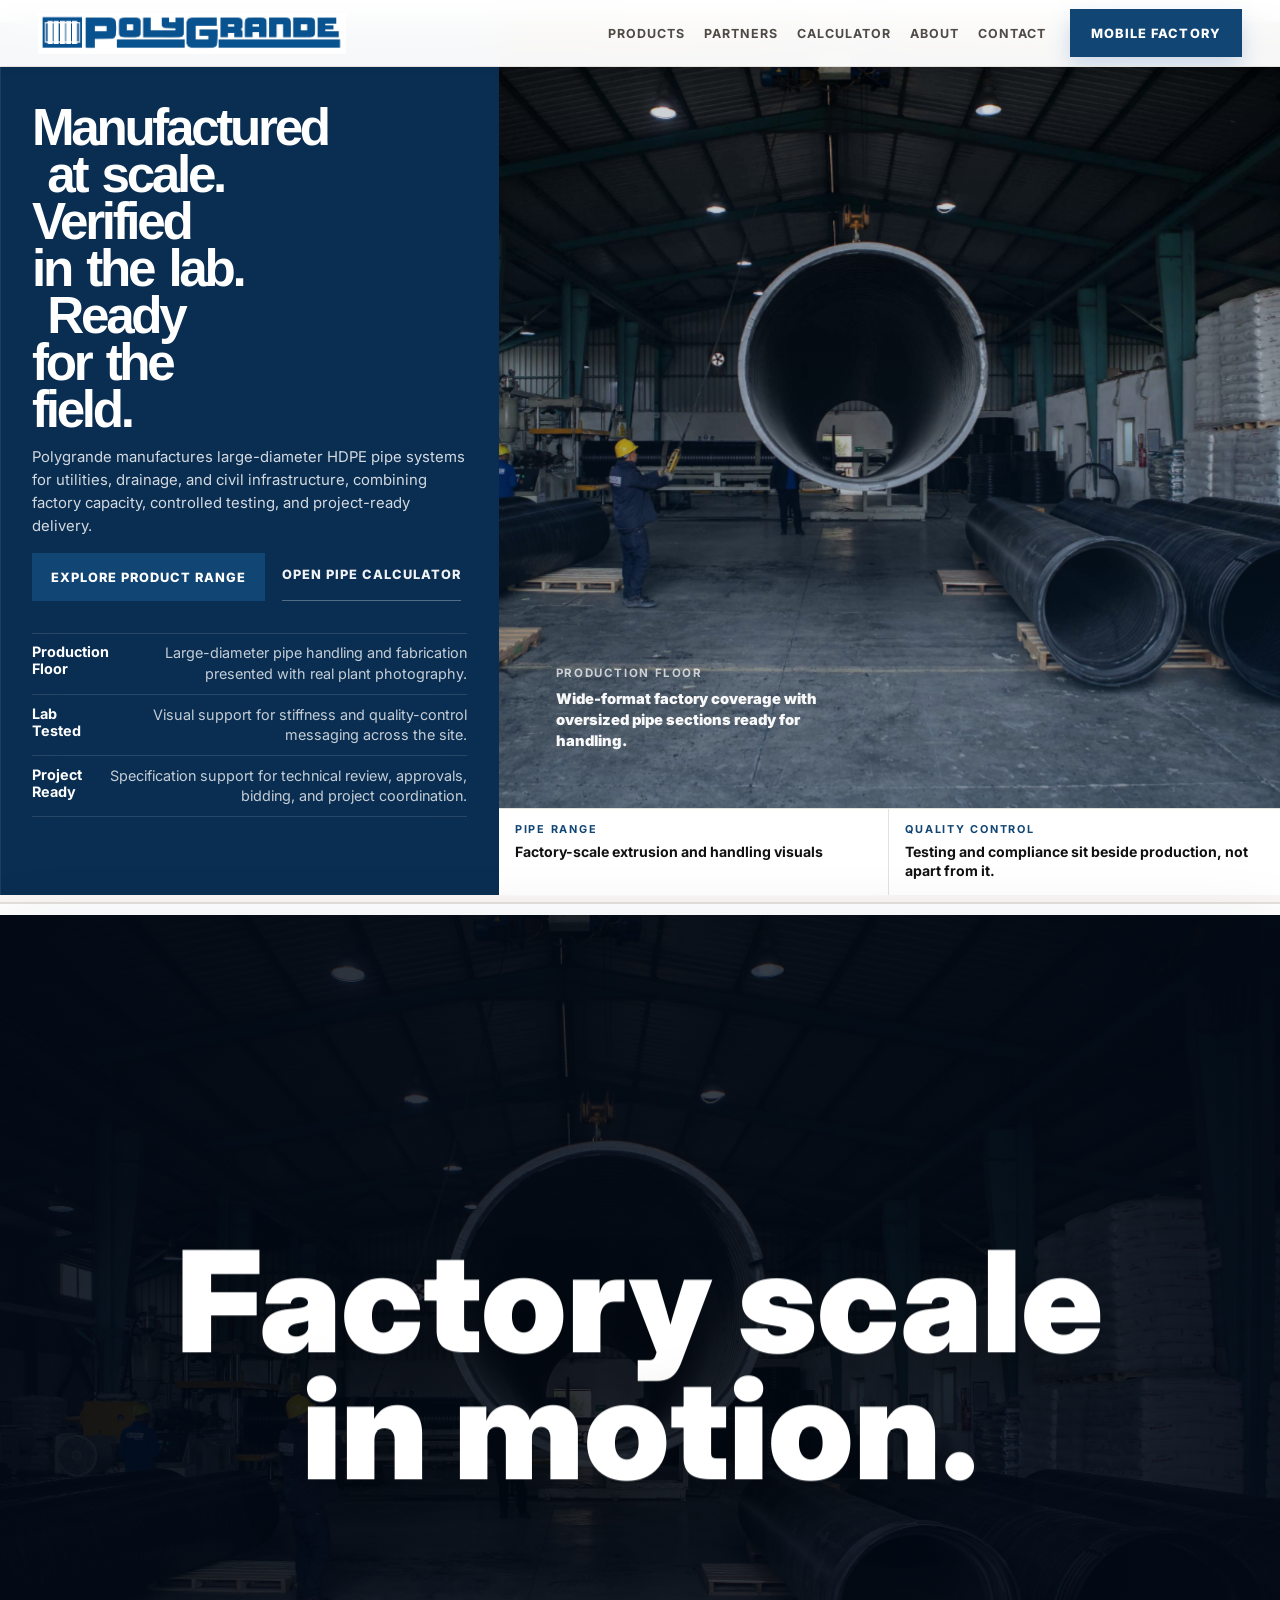
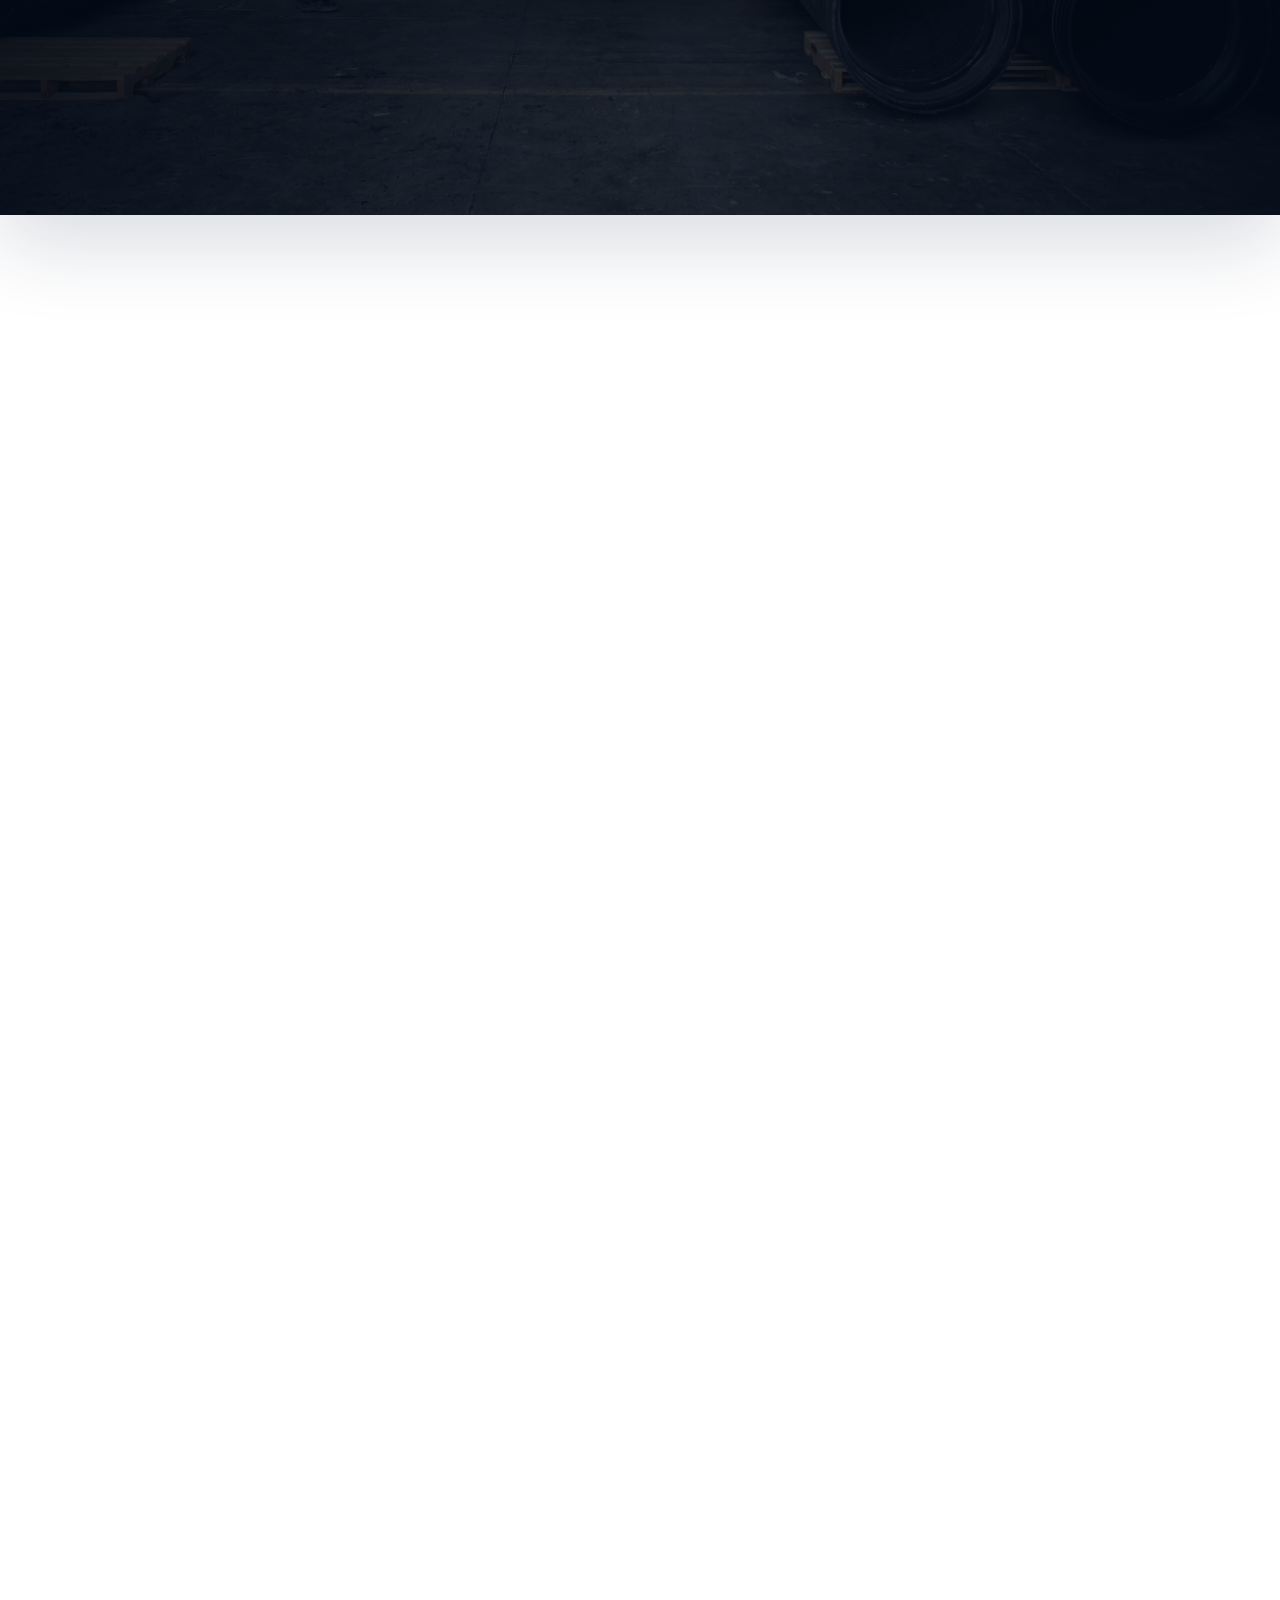
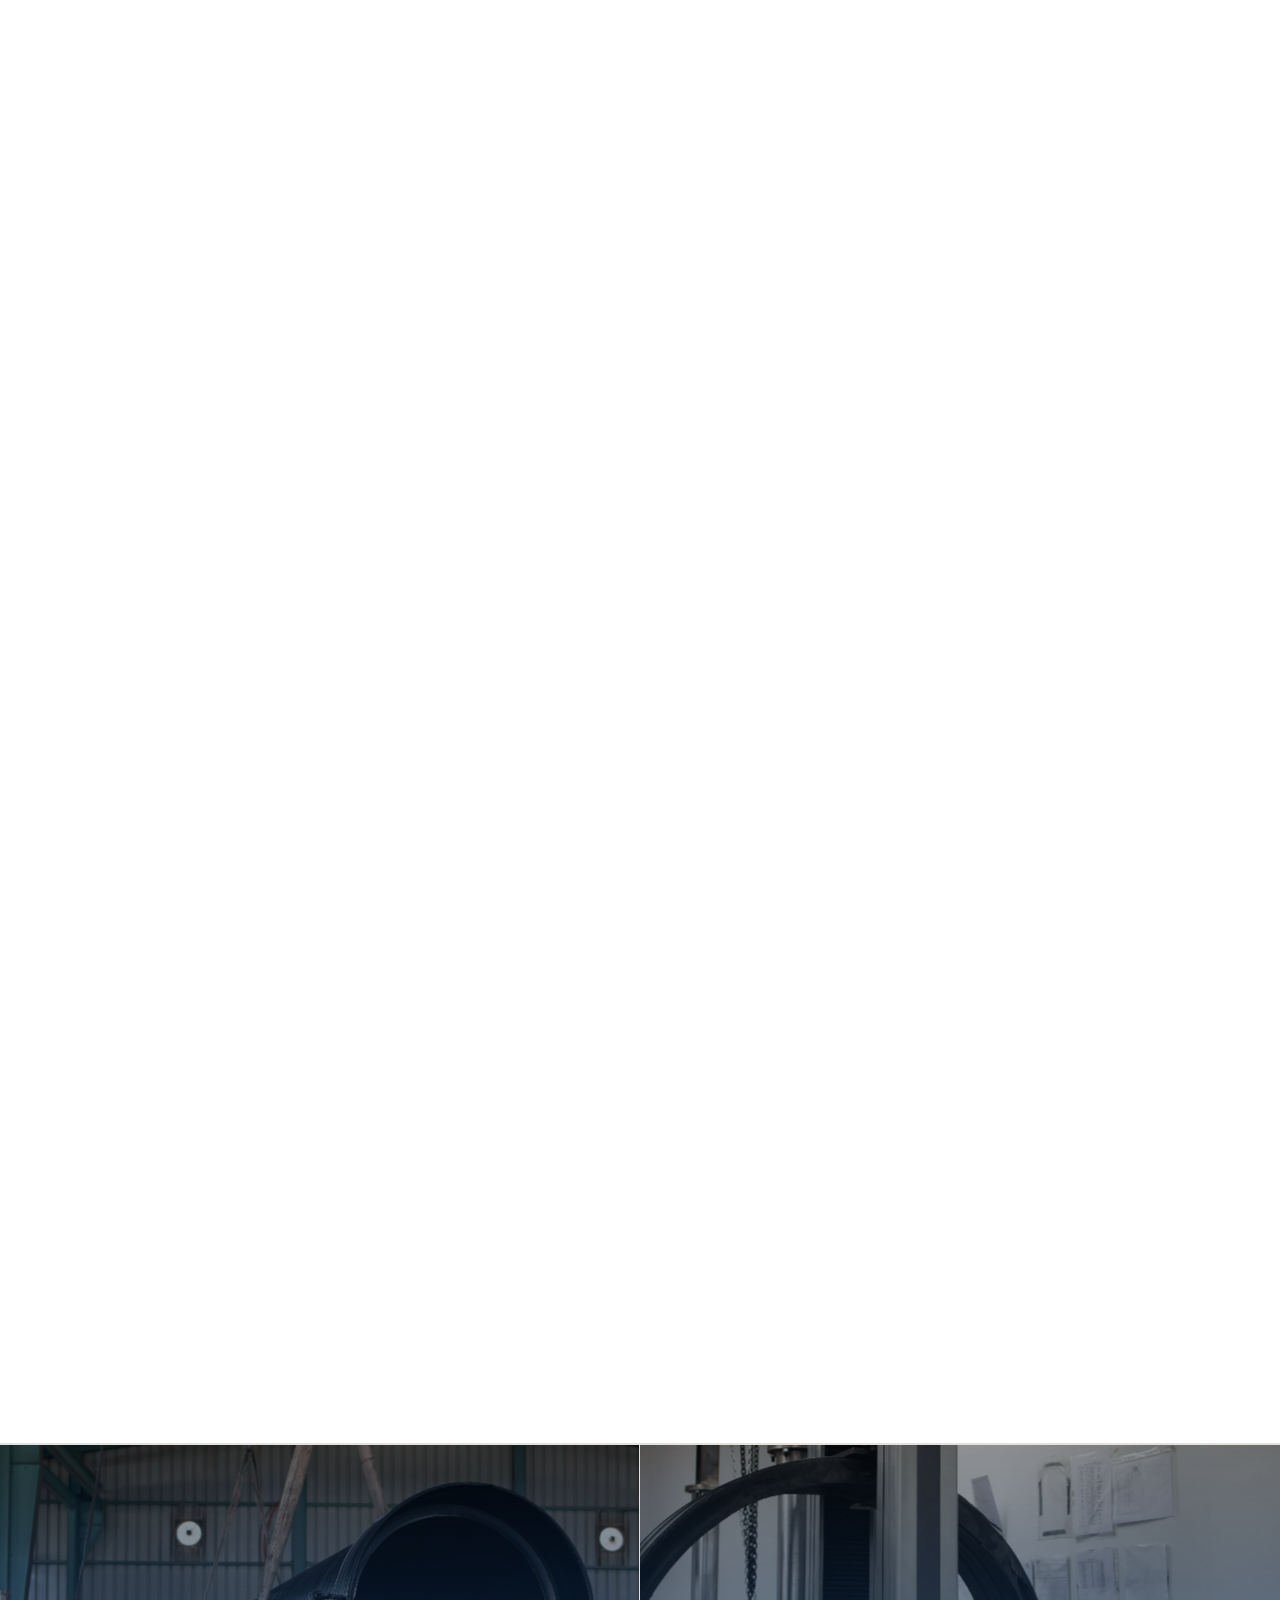
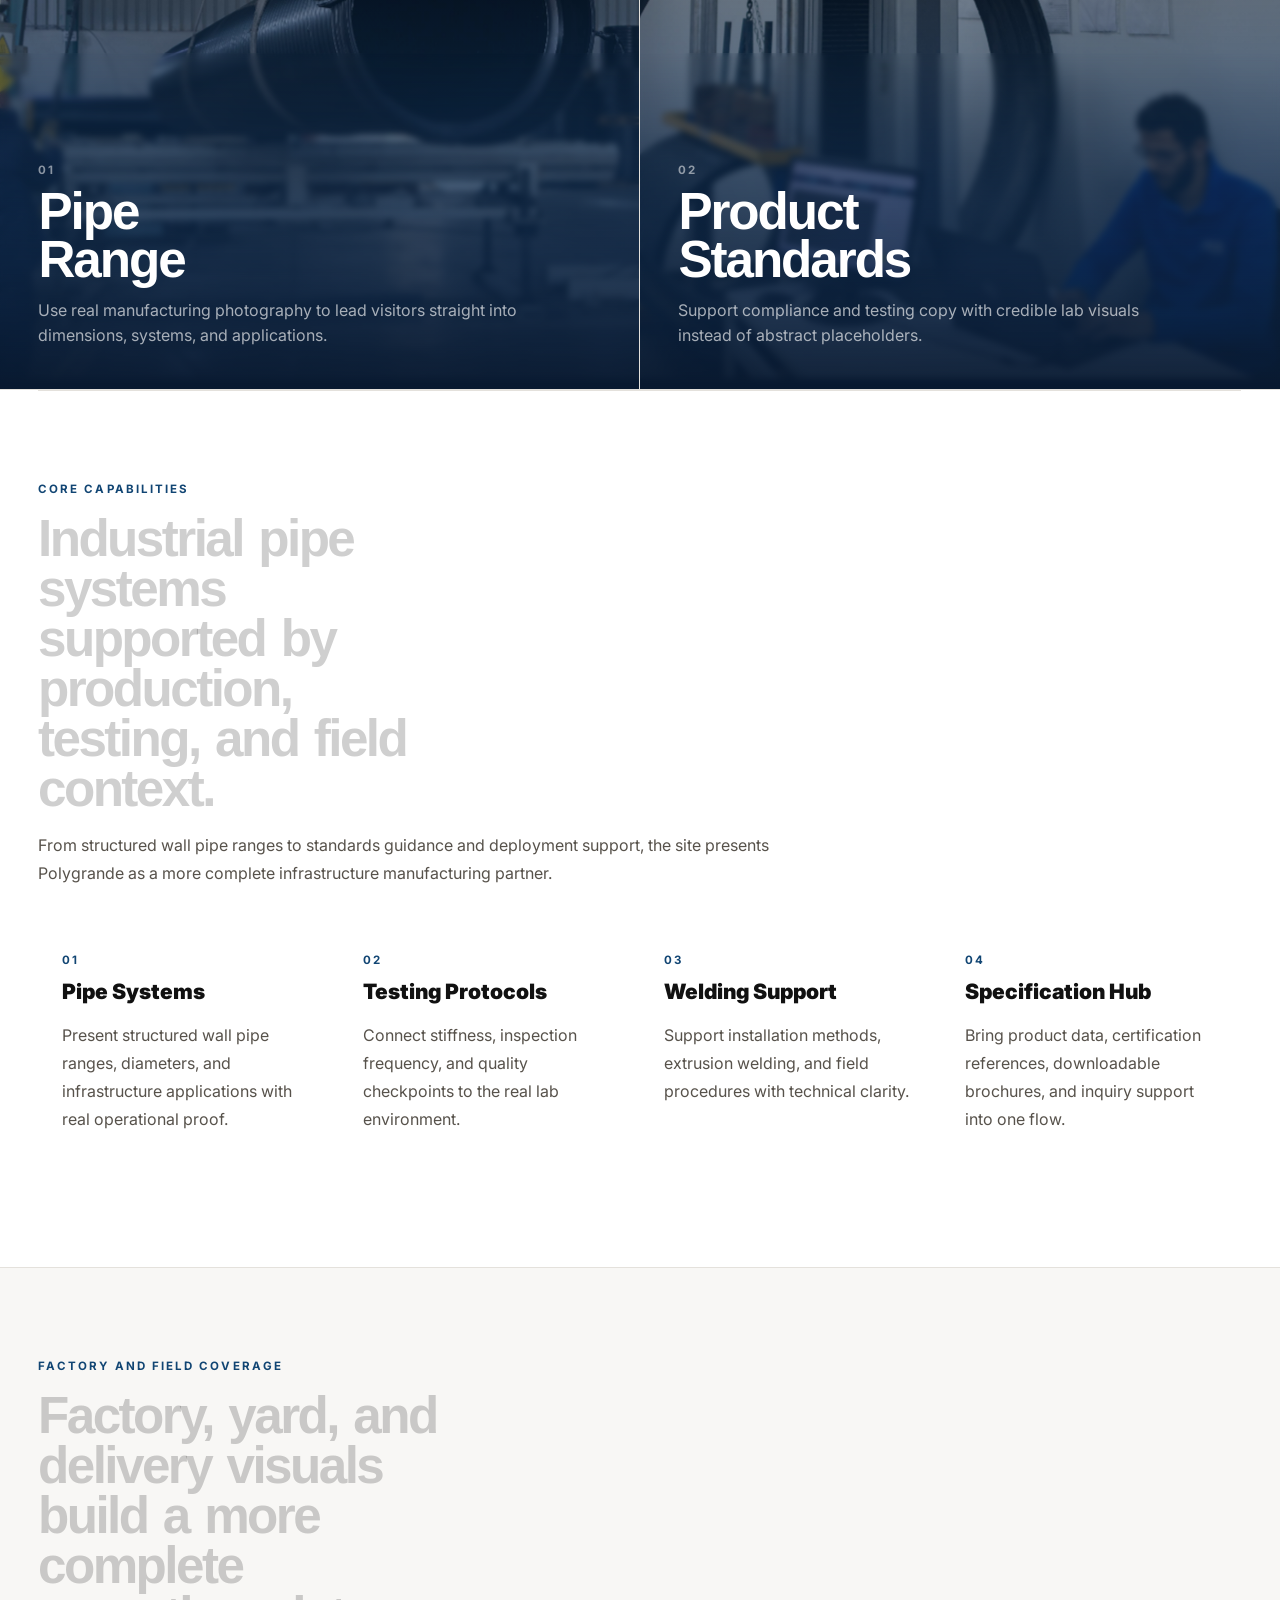
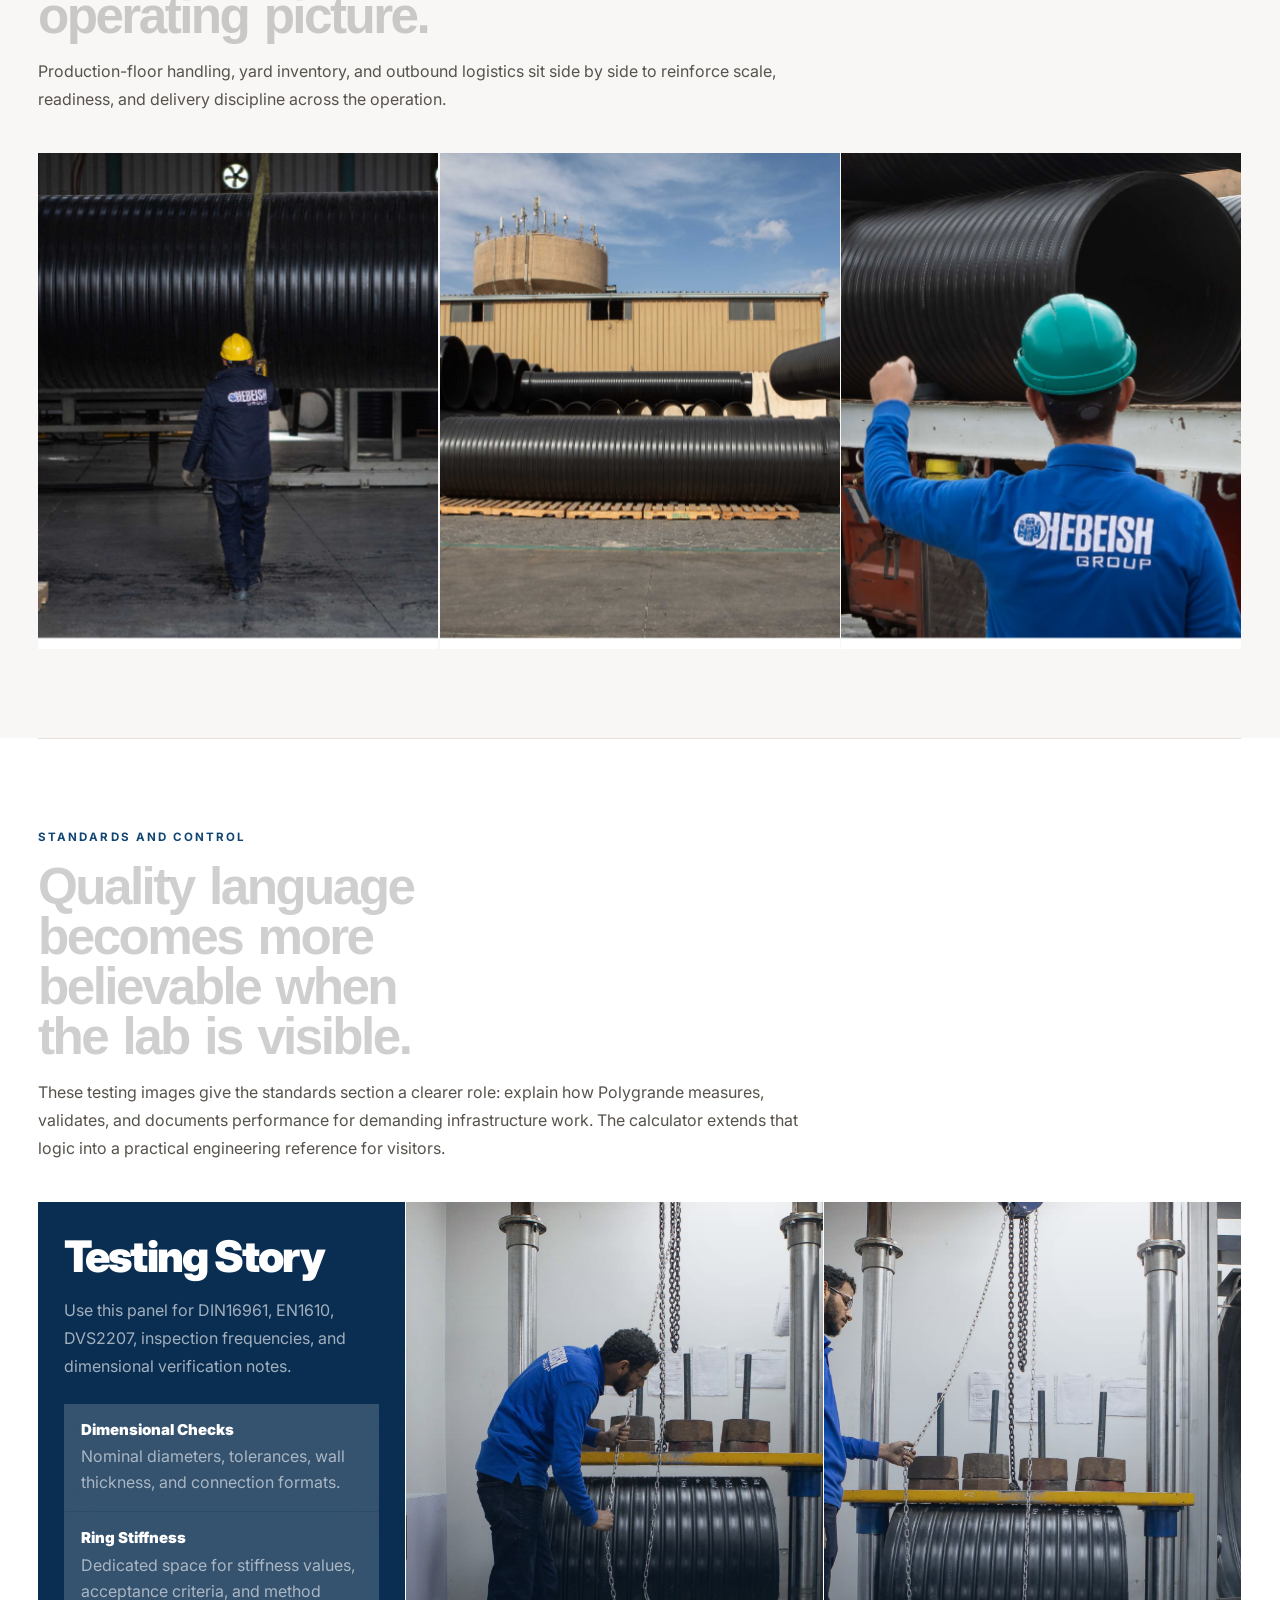
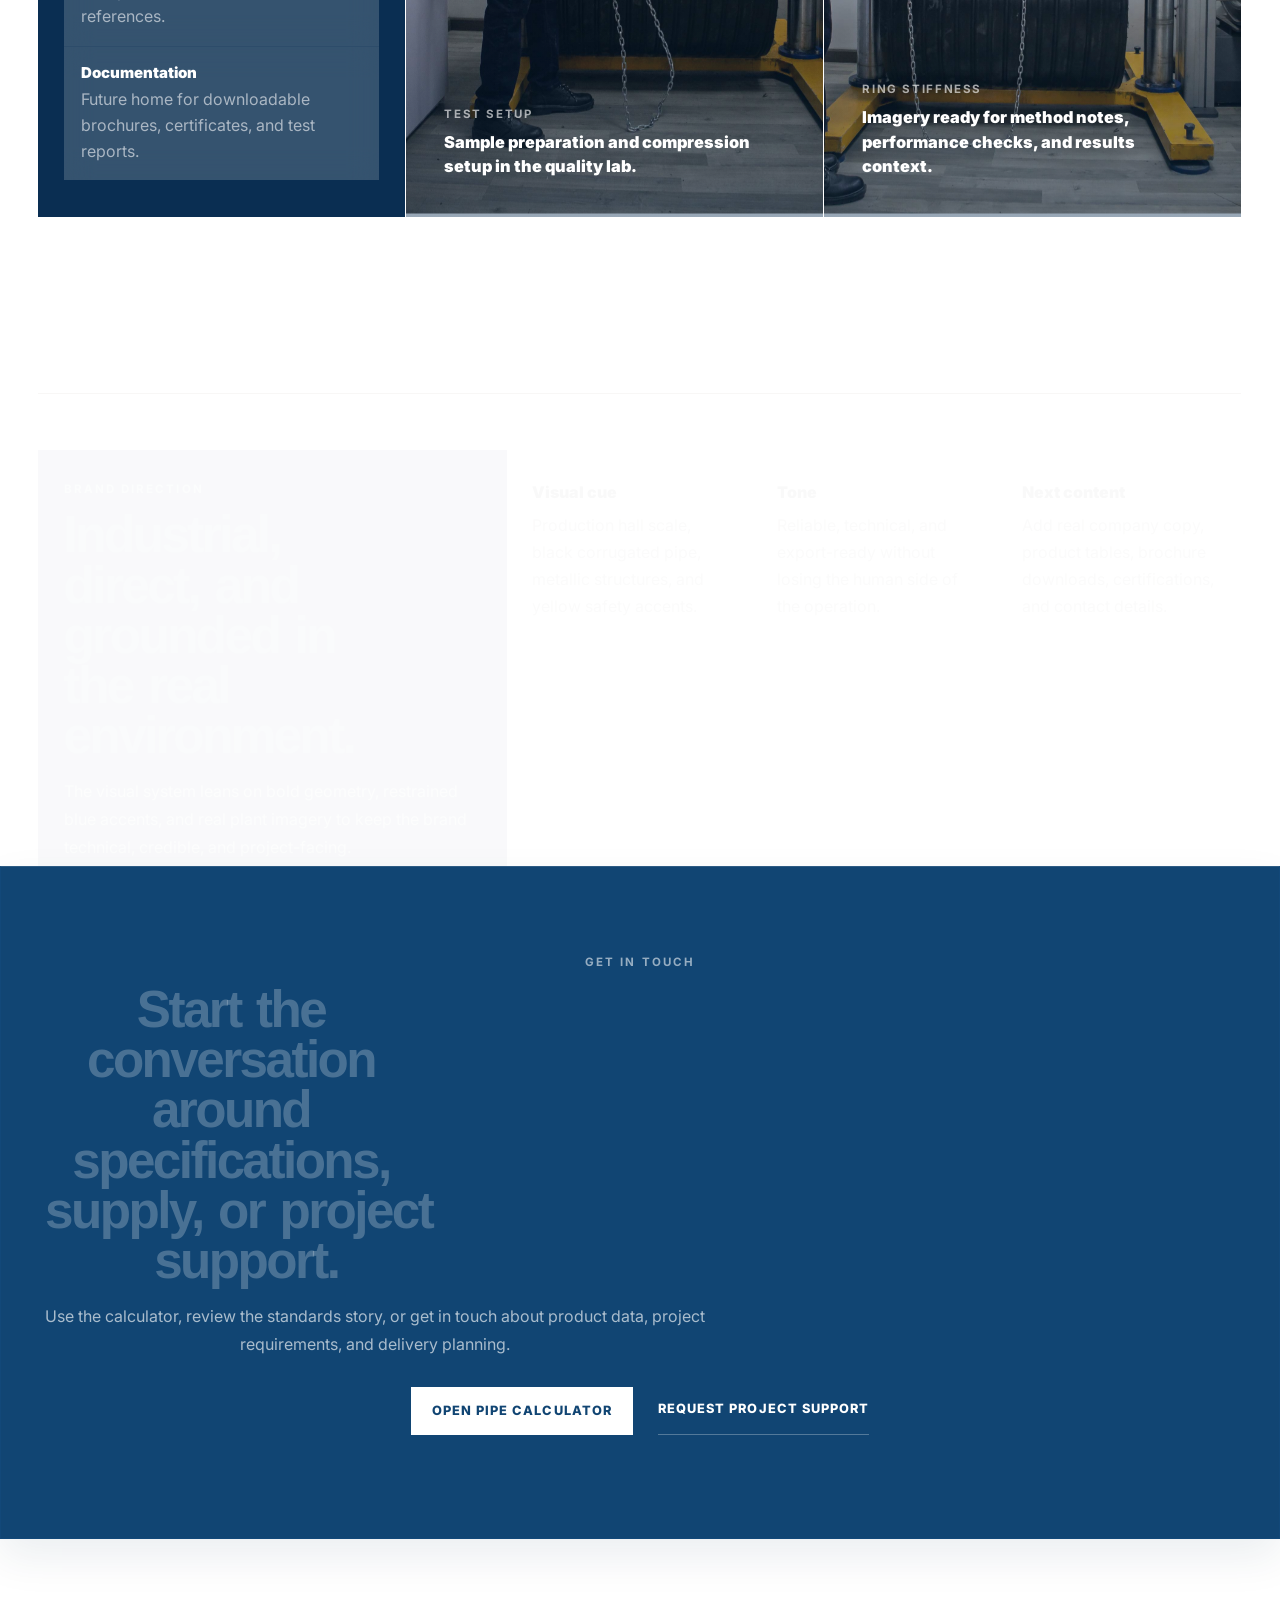
==== commit f9913667: "Replace video cards with scroll titles" ====
--- a/index.html
+++ b/index.html
@@ -11,6 +11,9 @@
   <link href="https://fonts.googleapis.com/css2?family=Inter:wght@400;500;600;700;800;900&display=swap" rel="stylesheet">
   <link rel="icon" href="favicon.png" type="image/png">
   <link rel="stylesheet" href="styles.css">
+  <link rel="stylesheet" href="homepage-mobile.css">
+  <link rel="stylesheet" href="mobile-nav.css">
+  <link rel="stylesheet" href="video-story-titles.css">
 </head>
 <body>
   <div class="site-shell">
@@ -33,7 +36,7 @@
           <a class="masthead-cta" href="mobile-factory.html">Mobile Factory</a>
         </div>
 
-        <button class="masthead-toggle" type="button" aria-expanded="false" aria-controls="site-nav-shell">
+        <button class="masthead-toggle" type="button" aria-expanded="false" aria-controls="site-nav-shell" aria-label="Open menu">
           <span></span>
           <span></span>
           <span></span>
@@ -95,107 +98,35 @@
         <h2 class="visually-hidden" id="video-story-title">Operational video story</h2>
         <div class="video-story-scroll">
           <div class="video-story-stage" data-video-story>
-            <video class="video-story-media" autoplay muted loop playsinline preload="metadata" poster="assets/images/media-factory-hero.jpg" aria-hidden="true">
+            <video class="video-story-media" autoplay muted loop playsinline webkit-playsinline preload="auto" poster="assets/images/media-factory-hero.jpg" disablepictureinpicture aria-hidden="true">
               <source src="assets/Hebeish%20group_polygrande_Industrial%20video_2025.mp4" type="video/mp4">
             </video>
             <div class="video-story-shade"></div>
 
             <div class="video-story-grid">
-              <div class="video-story-stack" aria-label="Operational story cards">
-                <article class="video-story-card" data-story-card>
-                  <span class="video-story-step">01</span>
-                  <div class="video-story-card-head">
-                    <span class="video-story-icon" aria-hidden="true">
-                      <svg viewBox="0 0 24 24" fill="none" stroke="currentColor" stroke-width="1.9" stroke-linecap="round" stroke-linejoin="round">
-                        <rect x="3.5" y="4.5" width="17" height="15" rx="2.5"></rect>
-                        <path d="M8 7.5V16.5"></path>
-                        <path d="M12 7.5V16.5"></path>
-                        <path d="M16 7.5V16.5"></path>
-                      </svg>
-                    </span>
-                    <h3>Production Scale</h3>
-                  </div>
-                  <p>Large-diameter pipe moves through a floor built for repeatable heavy handling.</p>
-                </article>
-
-                <article class="video-story-card" data-story-card>
-                  <span class="video-story-step">02</span>
-                  <div class="video-story-card-head">
-                    <span class="video-story-icon" aria-hidden="true">
-                      <svg viewBox="0 0 24 24" fill="none" stroke="currentColor" stroke-width="1.9" stroke-linecap="round" stroke-linejoin="round">
-                        <path d="M6 18.5H18"></path>
-                        <path d="M8 18.5V10.5"></path>
-                        <path d="M16 18.5V10.5"></path>
-                        <path d="M12 5.5V14.5"></path>
-                        <path d="M9.5 8L12 5.5L14.5 8"></path>
-                      </svg>
-                    </span>
-                    <h3>Controlled Handling</h3>
-                  </div>
-                  <p>Operators guide lift, rotation, and positioning with visible process discipline.</p>
-                </article>
-
-                <article class="video-story-card" data-story-card>
-                  <span class="video-story-step">03</span>
-                  <div class="video-story-card-head">
-                    <span class="video-story-icon" aria-hidden="true">
-                      <svg viewBox="0 0 24 24" fill="none" stroke="currentColor" stroke-width="1.9" stroke-linecap="round" stroke-linejoin="round">
-                        <path d="M12 3.5L18.5 6.5V11.2C18.5 15.1 15.9 18.7 12 20.5C8.1 18.7 5.5 15.1 5.5 11.2V6.5L12 3.5Z"></path>
-                        <path d="M9.2 11.7L11.2 13.7L15.1 9.8"></path>
-                      </svg>
-                    </span>
-                    <h3>Testing Discipline</h3>
-                  </div>
-                  <p>Lab checks turn performance claims into measured stiffness and dimensional proof.</p>
-                </article>
-
-                <article class="video-story-card" data-story-card>
-                  <span class="video-story-step">04</span>
-                  <div class="video-story-card-head">
-                    <span class="video-story-icon" aria-hidden="true">
-                      <svg viewBox="0 0 24 24" fill="none" stroke="currentColor" stroke-width="1.9" stroke-linecap="round" stroke-linejoin="round">
-                        <path d="M4 8.5H14"></path>
-                        <path d="M4 13H10.5"></path>
-                        <path d="M4 17.5H13"></path>
-                        <path d="M15 8.5L19.5 12L15 15.5"></path>
-                      </svg>
-                    </span>
-                    <h3>Stock Visibility</h3>
-                  </div>
-                  <p>Yard and dispatch footage show readiness, inventory presence, and staged delivery control.</p>
-                </article>
-
-                <article class="video-story-card" data-story-card>
-                  <span class="video-story-step">05</span>
-                  <div class="video-story-card-head">
-                    <span class="video-story-icon" aria-hidden="true">
-                      <svg viewBox="0 0 24 24" fill="none" stroke="currentColor" stroke-width="1.9" stroke-linecap="round" stroke-linejoin="round">
-                        <path d="M4 17.5H20"></path>
-                        <path d="M7 17.5L11 12.5H17"></path>
-                        <path d="M7 17.5V12.5"></path>
-                        <path d="M17 12.5L20 9.5"></path>
-                      </svg>
-                    </span>
-                    <h3>Field Alignment</h3>
-                  </div>
-                  <p>The product story stays connected to trench conditions, installation, and site support.</p>
-                </article>
-
-                <article class="video-story-card" data-story-card>
-                  <span class="video-story-step">06</span>
-                  <div class="video-story-card-head">
-                    <span class="video-story-icon" aria-hidden="true">
-                      <svg viewBox="0 0 24 24" fill="none" stroke="currentColor" stroke-width="1.9" stroke-linecap="round" stroke-linejoin="round">
-                        <circle cx="7" cy="12" r="2.5"></circle>
-                        <circle cx="17" cy="8" r="2.5"></circle>
-                        <circle cx="17" cy="16" r="2.5"></circle>
-                        <path d="M9.2 10.9L14.8 8.9"></path>
-                        <path d="M9.2 13.1L14.8 15.1"></path>
-                      </svg>
-                    </span>
-                    <h3>Partner Signal</h3>
-                  </div>
-                  <p>Commercial conversations are backed by real operation, not abstract brochure language.</p>
+              <div class="video-story-stack" aria-label="Operational story titles">
+                <article class="video-story-card video-story-title-card" data-story-card>
+                  <h3>Factory scale in motion.</h3>
+                </article>
+
+                <article class="video-story-card video-story-title-card" data-story-card>
+                  <h3>Controlled handling at every lift.</h3>
+                </article>
+
+                <article class="video-story-card video-story-title-card" data-story-card>
+                  <h3>Testing turns claims into proof.</h3>
+                </article>
+
+                <article class="video-story-card video-story-title-card" data-story-card>
+                  <h3>Stock is visible before site pressure starts.</h3>
+                </article>
+
+                <article class="video-story-card video-story-title-card" data-story-card>
+                  <h3>Field conditions stay in view.</h3>
+                </article>
+
+                <article class="video-story-card video-story-title-card" data-story-card>
+                  <h3>Partners see the operation behind the promise.</h3>
                 </article>
               </div>
             </div>
--- a/styles.css
+++ b/styles.css
@@ -4720,101 +4720,409 @@
   }
 }
 
-/* Final homepage hero compact fit */
-
-.hero:not(.hero-calculator):not(.hero-mobile-factory):not(.hero-partner),
-.hero:not(.hero-calculator):not(.hero-mobile-factory):not(.hero-partner) .hero-copy,
-.hero:not(.hero-calculator):not(.hero-mobile-factory):not(.hero-partner) .hero-visual {
+/* Final shared hero format */
+
+.hero {
+  grid-template-columns: minmax(0, 0.78fr) minmax(0, 1.22fr) !important;
   min-height: calc(100svh - var(--header-height)) !important;
-}
-
-.hero:not(.hero-calculator):not(.hero-mobile-factory):not(.hero-partner) .hero-copy {
+  background: var(--bg-soft) !important;
+  border-top: 0 !important;
+}
+
+.hero .hero-copy,
+.hero .hero-visual {
+  min-height: calc(100svh - var(--header-height)) !important;
+}
+
+.hero .hero-copy {
   justify-content: center !important;
   padding: clamp(1.2rem, 2.5vw, 2.2rem) clamp(1rem, 2.5vw, 2.35rem) clamp(1rem, 2.3vw, 1.8rem) !important;
 }
 
-.hero:not(.hero-calculator):not(.hero-mobile-factory):not(.hero-partner) h1 {
-  max-width: 7.45ch !important;
-  font-size: clamp(2.2rem, 4vw, 4.45rem) !important;
-  line-height: 0.92 !important;
-}
-
-.hero:not(.hero-calculator):not(.hero-mobile-factory):not(.hero-partner) .hero-text {
-  max-width: 30rem !important;
+.hero .hero-copy .eyebrow {
+  display: none !important;
+}
+
+.hero h1 {
+  max-width: 8.85ch !important;
+  font-size: clamp(2.05rem, 3.75vw, 4.2rem) !important;
+  line-height: 0.93 !important;
+}
+
+.hero .hero-text {
+  max-width: 32rem !important;
   margin-top: 0.8rem !important;
   font-size: clamp(0.93rem, 0.94vw, 1rem) !important;
   line-height: 1.55 !important;
 }
 
-.hero:not(.hero-calculator):not(.hero-mobile-factory):not(.hero-partner) .hero-actions {
+.hero .hero-actions {
   margin-top: 0.95rem !important;
   gap: 0.65rem 1.05rem !important;
 }
 
-.hero:not(.hero-calculator):not(.hero-mobile-factory):not(.hero-partner) .hero-metrics {
+.hero .hero-metrics {
   margin-top: 1rem !important;
 }
 
-.hero:not(.hero-calculator):not(.hero-mobile-factory):not(.hero-partner) .hero-metrics li {
+.hero .hero-metrics li {
   gap: 0.8rem !important;
   padding: 0.62rem 0 !important;
 }
 
-.hero:not(.hero-calculator):not(.hero-mobile-factory):not(.hero-partner) .hero-copy .hero-metrics strong {
+.hero .hero-copy .hero-metrics strong {
   font-size: 0.9rem !important;
 }
 
-.hero:not(.hero-calculator):not(.hero-mobile-factory):not(.hero-partner) .hero-copy .hero-metrics span {
+.hero .hero-copy .hero-metrics span {
   font-size: 0.9rem !important;
   line-height: 1.4 !important;
 }
 
-.hero:not(.hero-calculator):not(.hero-mobile-factory):not(.hero-partner) .hero-shot img {
+.hero .hero-shot img {
   min-height: calc(100svh - var(--header-height) - 3rem) !important;
 }
 
-.hero:not(.hero-calculator):not(.hero-mobile-factory):not(.hero-partner) .hero-shot figcaption {
+.hero .hero-shot figcaption {
   padding: 1rem 1.15rem 1.1rem !important;
 }
 
-.hero:not(.hero-calculator):not(.hero-mobile-factory):not(.hero-partner) .hero-shot figcaption strong {
+.hero .hero-shot figcaption strong {
   font-size: 0.92rem !important;
   line-height: 1.42 !important;
 }
 
-.hero:not(.hero-calculator):not(.hero-mobile-factory):not(.hero-partner) .hero-signal article {
+.hero .hero-signal article {
   padding: 0.82rem 1rem 0.88rem !important;
 }
 
-.hero:not(.hero-calculator):not(.hero-mobile-factory):not(.hero-partner) .hero-signal strong {
+.hero .hero-signal strong {
   font-size: 0.88rem !important;
   line-height: 1.4 !important;
 }
 
 @media (max-height: 860px) and (min-width: 901px) {
-  .hero:not(.hero-calculator):not(.hero-mobile-factory):not(.hero-partner) .hero-copy {
+  .hero .hero-copy {
     padding: 1rem 1rem 1.05rem !important;
   }
 
-  .hero:not(.hero-calculator):not(.hero-mobile-factory):not(.hero-partner) h1 {
-    font-size: clamp(2.05rem, 3.65vw, 4rem) !important;
-  }
-
-  .hero:not(.hero-calculator):not(.hero-mobile-factory):not(.hero-partner) .hero-text {
+  .hero h1 {
+    font-size: clamp(1.95rem, 3.35vw, 3.85rem) !important;
+  }
+
+  .hero .hero-text {
     margin-top: 0.72rem !important;
     font-size: 0.92rem !important;
   }
 
-  .hero:not(.hero-calculator):not(.hero-mobile-factory):not(.hero-partner) .hero-actions {
+  .hero .hero-actions {
     margin-top: 0.82rem !important;
   }
 
-  .hero:not(.hero-calculator):not(.hero-mobile-factory):not(.hero-partner) .hero-metrics {
+  .hero .hero-metrics {
     margin-top: 0.85rem !important;
   }
 
-  .hero:not(.hero-calculator):not(.hero-mobile-factory):not(.hero-partner) .hero-metrics li {
+  .hero .hero-metrics li {
     padding: 0.5rem 0 !important;
+  }
+}
+
+@media (max-width: 900px) {
+  .hero {
+    grid-template-columns: 1fr !important;
+  }
+
+  .hero .hero-copy {
+    justify-content: flex-end !important;
+    padding: 1.7rem 0.95rem 1.55rem !important;
+  }
+
+  .hero h1 {
+    max-width: 10.2ch !important;
+    font-size: clamp(2.2rem, 9vw, 3.95rem) !important;
+  }
+
+  .hero .hero-shot img {
+    min-height: 22rem !important;
+  }
+}
+
+/* Final inner-page hero compression */
+
+.hero.hero-calculator h1,
+.hero.hero-mobile-factory h1,
+.hero.hero-partner h1 {
+  max-width: 10.8ch !important;
+  font-size: clamp(1.85rem, 3.05vw, 3.45rem) !important;
+  letter-spacing: -0.055em !important;
+}
+
+.hero.hero-calculator .hero-text,
+.hero.hero-mobile-factory .hero-text,
+.hero.hero-partner .hero-text {
+  max-width: 29rem !important;
+  margin-top: 0.65rem !important;
+  font-size: clamp(0.88rem, 0.88vw, 0.96rem) !important;
+  line-height: 1.45 !important;
+}
+
+.hero.hero-calculator .hero-actions,
+.hero.hero-mobile-factory .hero-actions,
+.hero.hero-partner .hero-actions {
+  margin-top: 0.8rem !important;
+  gap: 0.55rem 0.95rem !important;
+}
+
+.hero.hero-calculator .hero-metrics,
+.hero.hero-mobile-factory .hero-metrics,
+.hero.hero-partner .hero-metrics {
+  gap: 0.35rem !important;
+  margin-top: 0.78rem !important;
+  border-top: 0 !important;
+}
+
+.hero.hero-calculator .hero-metrics li,
+.hero.hero-mobile-factory .hero-metrics li,
+.hero.hero-partner .hero-metrics li {
+  display: grid !important;
+  grid-template-columns: minmax(0, 8.5rem) minmax(0, 1fr) !important;
+  align-items: start !important;
+  gap: 0.3rem 0.95rem !important;
+  padding: 0.55rem 0.7rem !important;
+  background: rgba(255, 255, 255, 0.05) !important;
+  border: 1px solid rgba(255, 255, 255, 0.1) !important;
+  backdrop-filter: none !important;
+}
+
+.hero.hero-calculator .hero-copy .hero-metrics strong,
+.hero.hero-mobile-factory .hero-copy .hero-metrics strong,
+.hero.hero-partner .hero-copy .hero-metrics strong {
+  margin: 0 !important;
+  font-size: 0.84rem !important;
+}
+
+.hero.hero-calculator .hero-copy .hero-metrics span,
+.hero.hero-mobile-factory .hero-copy .hero-metrics span,
+.hero.hero-partner .hero-copy .hero-metrics span {
+  color: rgba(255, 255, 255, 0.74) !important;
+  font-size: 0.84rem !important;
+  line-height: 1.34 !important;
+  text-align: left !important;
+}
+
+.hero.hero-calculator .hero-shot img,
+.hero.hero-mobile-factory .hero-shot img,
+.hero.hero-partner .hero-shot img {
+  min-height: calc(100svh - var(--header-height) - 2.35rem) !important;
+}
+
+.hero.hero-calculator .hero-shot figcaption,
+.hero.hero-mobile-factory .hero-shot figcaption,
+.hero.hero-partner .hero-shot figcaption {
+  padding: 0.85rem 1rem 0.95rem !important;
+}
+
+.hero.hero-calculator .hero-shot figcaption strong,
+.hero.hero-mobile-factory .hero-shot figcaption strong,
+.hero.hero-partner .hero-shot figcaption strong {
+  font-size: 0.88rem !important;
+  line-height: 1.38 !important;
+}
+
+.hero.hero-calculator .hero-signal article,
+.hero.hero-mobile-factory .hero-signal article,
+.hero.hero-partner .hero-signal article {
+  padding: 0.72rem 0.9rem 0.76rem !important;
+}
+
+.hero.hero-calculator .hero-signal strong,
+.hero.hero-mobile-factory .hero-signal strong,
+.hero.hero-partner .hero-signal strong {
+  font-size: 0.84rem !important;
+  line-height: 1.34 !important;
+}
+
+@media (max-height: 860px) and (min-width: 901px) {
+  .hero.hero-calculator h1,
+  .hero.hero-mobile-factory h1,
+  .hero.hero-partner h1 {
+    font-size: clamp(1.7rem, 2.6vw, 3.05rem) !important;
+    max-width: 11.2ch !important;
+  }
+
+  .hero.hero-calculator .hero-copy,
+  .hero.hero-mobile-factory .hero-copy,
+  .hero.hero-partner .hero-copy {
+    padding: 0.92rem 0.95rem 0.98rem !important;
+  }
+
+  .hero.hero-calculator .hero-text,
+  .hero.hero-mobile-factory .hero-text,
+  .hero.hero-partner .hero-text {
+    font-size: 0.85rem !important;
+    line-height: 1.36 !important;
+  }
+
+  .hero.hero-calculator .hero-metrics li,
+  .hero.hero-mobile-factory .hero-metrics li,
+  .hero.hero-partner .hero-metrics li {
+    padding: 0.46rem 0.58rem !important;
+    grid-template-columns: minmax(0, 7.8rem) minmax(0, 1fr) !important;
+  }
+}
+
+@media (max-width: 900px) {
+  .hero.hero-calculator h1,
+  .hero.hero-mobile-factory h1,
+  .hero.hero-partner h1 {
+    max-width: 10.5ch !important;
+    font-size: clamp(1.95rem, 7.6vw, 3.3rem) !important;
+  }
+
+  .hero.hero-calculator .hero-metrics li,
+  .hero.hero-mobile-factory .hero-metrics li,
+  .hero.hero-partner .hero-metrics li {
+    grid-template-columns: 1fr !important;
+  }
+}
+
+/* Final inner-page hero compression */
+
+.hero.hero-calculator h1,
+.hero.hero-mobile-factory h1,
+.hero.hero-partner h1 {
+  max-width: 10.8ch !important;
+  font-size: clamp(1.85rem, 3.05vw, 3.45rem) !important;
+  letter-spacing: -0.055em !important;
+}
+
+.hero.hero-calculator .hero-text,
+.hero.hero-mobile-factory .hero-text,
+.hero.hero-partner .hero-text {
+  max-width: 29rem !important;
+  margin-top: 0.65rem !important;
+  font-size: clamp(0.88rem, 0.88vw, 0.96rem) !important;
+  line-height: 1.45 !important;
+}
+
+.hero.hero-calculator .hero-actions,
+.hero.hero-mobile-factory .hero-actions,
+.hero.hero-partner .hero-actions {
+  margin-top: 0.8rem !important;
+  gap: 0.55rem 0.95rem !important;
+}
+
+.hero.hero-calculator .hero-metrics,
+.hero.hero-mobile-factory .hero-metrics,
+.hero.hero-partner .hero-metrics {
+  gap: 0.35rem !important;
+  margin-top: 0.78rem !important;
+  border-top: 0 !important;
+}
+
+.hero.hero-calculator .hero-metrics li,
+.hero.hero-mobile-factory .hero-metrics li,
+.hero.hero-partner .hero-metrics li {
+  display: grid !important;
+  grid-template-columns: minmax(0, 8.5rem) minmax(0, 1fr) !important;
+  align-items: start !important;
+  gap: 0.3rem 0.95rem !important;
+  padding: 0.55rem 0.7rem !important;
+  background: rgba(255, 255, 255, 0.05) !important;
+  border: 1px solid rgba(255, 255, 255, 0.1) !important;
+  backdrop-filter: none !important;
+}
+
+.hero.hero-calculator .hero-copy .hero-metrics strong,
+.hero.hero-mobile-factory .hero-copy .hero-metrics strong,
+.hero.hero-partner .hero-copy .hero-metrics strong {
+  margin: 0 !important;
+  font-size: 0.84rem !important;
+}
+
+.hero.hero-calculator .hero-copy .hero-metrics span,
+.hero.hero-mobile-factory .hero-copy .hero-metrics span,
+.hero.hero-partner .hero-copy .hero-metrics span {
+  color: rgba(255, 255, 255, 0.74) !important;
+  font-size: 0.84rem !important;
+  line-height: 1.34 !important;
+  text-align: left !important;
+}
+
+.hero.hero-calculator .hero-shot img,
+.hero.hero-mobile-factory .hero-shot img,
+.hero.hero-partner .hero-shot img {
+  min-height: calc(100svh - var(--header-height) - 2.35rem) !important;
+}
+
+.hero.hero-calculator .hero-shot figcaption,
+.hero.hero-mobile-factory .hero-shot figcaption,
+.hero.hero-partner .hero-shot figcaption {
+  padding: 0.85rem 1rem 0.95rem !important;
+}
+
+.hero.hero-calculator .hero-shot figcaption strong,
+.hero.hero-mobile-factory .hero-shot figcaption strong,
+.hero.hero-partner .hero-shot figcaption strong {
+  font-size: 0.88rem !important;
+  line-height: 1.38 !important;
+}
+
+.hero.hero-calculator .hero-signal article,
+.hero.hero-mobile-factory .hero-signal article,
+.hero.hero-partner .hero-signal article {
+  padding: 0.72rem 0.9rem 0.76rem !important;
+}
+
+.hero.hero-calculator .hero-signal strong,
+.hero.hero-mobile-factory .hero-signal strong,
+.hero.hero-partner .hero-signal strong {
+  font-size: 0.84rem !important;
+  line-height: 1.34 !important;
+}
+
+@media (max-height: 860px) and (min-width: 901px) {
+  .hero.hero-calculator h1,
+  .hero.hero-mobile-factory h1,
+  .hero.hero-partner h1 {
+    font-size: clamp(1.7rem, 2.6vw, 3.05rem) !important;
+    max-width: 11.2ch !important;
+  }
+
+  .hero.hero-calculator .hero-copy,
+  .hero.hero-mobile-factory .hero-copy,
+  .hero.hero-partner .hero-copy {
+    padding: 0.92rem 0.95rem 0.98rem !important;
+  }
+
+  .hero.hero-calculator .hero-text,
+  .hero.hero-mobile-factory .hero-text,
+  .hero.hero-partner .hero-text {
+    font-size: 0.85rem !important;
+    line-height: 1.36 !important;
+  }
+
+  .hero.hero-calculator .hero-metrics li,
+  .hero.hero-mobile-factory .hero-metrics li,
+  .hero.hero-partner .hero-metrics li {
+    padding: 0.46rem 0.58rem !important;
+    grid-template-columns: minmax(0, 7.8rem) minmax(0, 1fr) !important;
+  }
+}
+
+@media (max-width: 900px) {
+  .hero.hero-calculator h1,
+  .hero.hero-mobile-factory h1,
+  .hero.hero-partner h1 {
+    max-width: 10.5ch !important;
+    font-size: clamp(1.95rem, 7.6vw, 3.3rem) !important;
+  }
+
+  .hero.hero-calculator .hero-metrics li,
+  .hero.hero-mobile-factory .hero-metrics li,
+  .hero.hero-partner .hero-metrics li {
+    grid-template-columns: 1fr !important;
   }
 }
 
@@ -5862,100 +6170,130 @@
   color: #ffffff !important;
 }
 
-/* Final homepage hero compact fit */
-
-.hero:not(.hero-calculator):not(.hero-mobile-factory):not(.hero-partner),
-.hero:not(.hero-calculator):not(.hero-mobile-factory):not(.hero-partner) .hero-copy,
-.hero:not(.hero-calculator):not(.hero-mobile-factory):not(.hero-partner) .hero-visual {
+/* Final shared hero format */
+
+.hero {
+  grid-template-columns: minmax(0, 0.78fr) minmax(0, 1.22fr) !important;
   min-height: calc(100svh - var(--header-height)) !important;
-}
-
-.hero:not(.hero-calculator):not(.hero-mobile-factory):not(.hero-partner) .hero-copy {
+  background: var(--bg-soft) !important;
+  border-top: 0 !important;
+}
+
+.hero .hero-copy,
+.hero .hero-visual {
+  min-height: calc(100svh - var(--header-height)) !important;
+}
+
+.hero .hero-copy {
   justify-content: center !important;
   padding: clamp(1.2rem, 2.5vw, 2.2rem) clamp(1rem, 2.5vw, 2.35rem) clamp(1rem, 2.3vw, 1.8rem) !important;
 }
 
-.hero:not(.hero-calculator):not(.hero-mobile-factory):not(.hero-partner) h1 {
-  max-width: 7.45ch !important;
-  font-size: clamp(2.2rem, 4vw, 4.45rem) !important;
-  line-height: 0.92 !important;
-}
-
-.hero:not(.hero-calculator):not(.hero-mobile-factory):not(.hero-partner) .hero-text {
-  max-width: 30rem !important;
+.hero .hero-copy .eyebrow {
+  display: none !important;
+}
+
+.hero h1 {
+  max-width: 8.85ch !important;
+  font-size: clamp(2.05rem, 3.75vw, 4.2rem) !important;
+  line-height: 0.93 !important;
+}
+
+.hero .hero-text {
+  max-width: 32rem !important;
   margin-top: 0.8rem !important;
   font-size: clamp(0.93rem, 0.94vw, 1rem) !important;
   line-height: 1.55 !important;
 }
 
-.hero:not(.hero-calculator):not(.hero-mobile-factory):not(.hero-partner) .hero-actions {
+.hero .hero-actions {
   margin-top: 0.95rem !important;
   gap: 0.65rem 1.05rem !important;
 }
 
-.hero:not(.hero-calculator):not(.hero-mobile-factory):not(.hero-partner) .hero-metrics {
+.hero .hero-metrics {
   margin-top: 1rem !important;
 }
 
-.hero:not(.hero-calculator):not(.hero-mobile-factory):not(.hero-partner) .hero-metrics li {
+.hero .hero-metrics li {
   gap: 0.8rem !important;
   padding: 0.62rem 0 !important;
 }
 
-.hero:not(.hero-calculator):not(.hero-mobile-factory):not(.hero-partner) .hero-copy .hero-metrics strong {
+.hero .hero-copy .hero-metrics strong {
   font-size: 0.9rem !important;
 }
 
-.hero:not(.hero-calculator):not(.hero-mobile-factory):not(.hero-partner) .hero-copy .hero-metrics span {
+.hero .hero-copy .hero-metrics span {
   font-size: 0.9rem !important;
   line-height: 1.4 !important;
 }
 
-.hero:not(.hero-calculator):not(.hero-mobile-factory):not(.hero-partner) .hero-shot img {
+.hero .hero-shot img {
   min-height: calc(100svh - var(--header-height) - 3rem) !important;
 }
 
-.hero:not(.hero-calculator):not(.hero-mobile-factory):not(.hero-partner) .hero-shot figcaption {
+.hero .hero-shot figcaption {
   padding: 1rem 1.15rem 1.1rem !important;
 }
 
-.hero:not(.hero-calculator):not(.hero-mobile-factory):not(.hero-partner) .hero-shot figcaption strong {
+.hero .hero-shot figcaption strong {
   font-size: 0.92rem !important;
   line-height: 1.42 !important;
 }
 
-.hero:not(.hero-calculator):not(.hero-mobile-factory):not(.hero-partner) .hero-signal article {
+.hero .hero-signal article {
   padding: 0.82rem 1rem 0.88rem !important;
 }
 
-.hero:not(.hero-calculator):not(.hero-mobile-factory):not(.hero-partner) .hero-signal strong {
+.hero .hero-signal strong {
   font-size: 0.88rem !important;
   line-height: 1.4 !important;
 }
 
 @media (max-height: 860px) and (min-width: 901px) {
-  .hero:not(.hero-calculator):not(.hero-mobile-factory):not(.hero-partner) .hero-copy {
+  .hero .hero-copy {
     padding: 1rem 1rem 1.05rem !important;
   }
 
-  .hero:not(.hero-calculator):not(.hero-mobile-factory):not(.hero-partner) h1 {
-    font-size: clamp(2.05rem, 3.65vw, 4rem) !important;
-  }
-
-  .hero:not(.hero-calculator):not(.hero-mobile-factory):not(.hero-partner) .hero-text {
+  .hero h1 {
+    font-size: clamp(1.95rem, 3.35vw, 3.85rem) !important;
+  }
+
+  .hero .hero-text {
     margin-top: 0.72rem !important;
     font-size: 0.92rem !important;
   }
 
-  .hero:not(.hero-calculator):not(.hero-mobile-factory):not(.hero-partner) .hero-actions {
+  .hero .hero-actions {
     margin-top: 0.82rem !important;
   }
 
-  .hero:not(.hero-calculator):not(.hero-mobile-factory):not(.hero-partner) .hero-metrics {
+  .hero .hero-metrics {
     margin-top: 0.85rem !important;
   }
 
-  .hero:not(.hero-calculator):not(.hero-mobile-factory):not(.hero-partner) .hero-metrics li {
+  .hero .hero-metrics li {
     padding: 0.5rem 0 !important;
   }
 }
+
+@media (max-width: 900px) {
+  .hero {
+    grid-template-columns: 1fr !important;
+  }
+
+  .hero .hero-copy {
+    justify-content: flex-end !important;
+    padding: 1.7rem 0.95rem 1.55rem !important;
+  }
+
+  .hero h1 {
+    max-width: 10.2ch !important;
+    font-size: clamp(2.2rem, 9vw, 3.95rem) !important;
+  }
+
+  .hero .hero-shot img {
+    min-height: 22rem !important;
+  }
+}
--- a/homepage-mobile.css
+++ b/homepage-mobile.css
@@ -0,0 +1,212 @@
+@media (max-width: 900px) {
+  #video-story {
+    background: #0a1f3e !important;
+  }
+
+  #top.hero {
+    grid-template-columns: 1fr !important;
+    min-height: auto !important;
+    gap: 0 !important;
+    background: var(--blue-deep) !important;
+    overflow: clip;
+  }
+
+  #top.hero .hero-copy,
+  #top.hero .hero-visual {
+    min-height: auto !important;
+  }
+
+  #top.hero .hero-visual {
+    order: -1;
+    background: transparent !important;
+  }
+
+  #top.hero .hero-shot,
+  #top.hero .hero-shot img {
+    min-height: clamp(18rem, 42svh, 24rem) !important;
+    height: clamp(18rem, 42svh, 24rem) !important;
+  }
+
+  #top.hero .hero-shot img {
+    object-position: center 32% !important;
+  }
+
+  #top.hero .hero-shot figcaption {
+    padding: 0.85rem 0.95rem 0.95rem !important;
+  }
+
+  #top.hero .hero-shot figcaption strong {
+    font-size: 0.84rem !important;
+    line-height: 1.38 !important;
+  }
+
+  #top.hero .hero-copy {
+    justify-content: flex-start !important;
+    padding: 1.1rem 0.95rem 1.2rem !important;
+  }
+
+  #top.hero h1 {
+    max-width: 8.2ch !important;
+    font-size: clamp(2rem, 8.8vw, 3.15rem) !important;
+    line-height: 0.94 !important;
+  }
+
+  #top.hero .hero-text {
+    max-width: none !important;
+    margin-top: 0.72rem !important;
+    font-size: 0.97rem !important;
+    line-height: 1.52 !important;
+  }
+
+  #top.hero .hero-actions {
+    margin-top: 0.95rem !important;
+    gap: 0.65rem !important;
+  }
+
+  #top.hero .button {
+    width: 100%;
+    justify-content: center;
+  }
+
+  #top.hero .hero-metrics,
+  #top.hero .hero-signal {
+    display: none !important;
+  }
+
+  #video-story {
+    padding-top: 0 !important;
+  }
+
+  #video-story .video-story-scroll {
+    min-height: calc((var(--story-steps, 6) * 88svh) + var(--app-height, 100dvh)) !important;
+    background: #0a1f3e !important;
+  }
+
+  #video-story .video-story-stage {
+    top: var(--header-height) !important;
+    min-height: calc(var(--app-height, 100dvh) - var(--header-height)) !important;
+    height: calc(var(--app-height, 100dvh) - var(--header-height)) !important;
+    transform: translateZ(0);
+    will-change: transform;
+  }
+
+  #video-story .video-story-grid,
+  #video-story .video-story-stack {
+    min-height: calc(var(--app-height, 100dvh) - var(--header-height)) !important;
+  }
+
+  #video-story .video-story-grid {
+    padding: 1rem !important;
+  }
+
+  #video-story .video-story-media {
+    transform: scale(1.22) !important;
+    object-position: center center !important;
+    backface-visibility: hidden;
+    transform-origin: center center;
+    will-change: transform;
+  }
+
+  #video-story .video-story-shade {
+    backface-visibility: hidden;
+  }
+
+  #video-story .video-story-card {
+    top: 50% !important;
+    left: 50% !important;
+    width: min(21rem, calc(100vw - 1.5rem)) !important;
+    padding: 1rem 1rem 1.02rem !important;
+    background: rgba(255, 255, 255, 0.95) !important;
+    backdrop-filter: none !important;
+    box-shadow: 0 16px 38px rgba(7, 21, 41, 0.18) !important;
+    transform: translate3d(-50%, calc(-50% + (var(--card-offset, 0) * 23rem)), 0) scale(calc(1 - (var(--card-distance, 0) * 0.06))) !important;
+    will-change: transform, opacity;
+    backface-visibility: hidden;
+  }
+
+  #video-story .video-story-card h3 {
+    font-size: 1.04rem !important;
+  }
+
+  #video-story .video-story-card p {
+    font-size: 0.9rem !important;
+    line-height: 1.48 !important;
+  }
+
+  .js #video-story .video-story-card {
+    transition: opacity 150ms linear, transform 150ms linear !important;
+  }
+
+  .js main > section {
+    opacity: calc(0.6 + (var(--section-progress, 0) * 0.4)) !important;
+    transform: translate3d(0, calc((1 - var(--section-progress, 0)) * 22px), 0) !important;
+  }
+
+  .js .reveal,
+  .js .reveal.is-visible {
+    opacity: calc(0.2 + (var(--reveal-progress, 0) * 0.8)) !important;
+    transform: translate3d(0, calc((1 - var(--reveal-progress, 0)) * 18px), 0) !important;
+  }
+
+  .site-footer {
+    position: relative !important;
+    bottom: auto !important;
+  }
+}
+
+@media (max-width: 900px) and (prefers-reduced-motion: reduce) {
+  #video-story .video-story-scroll {
+    min-height: calc((var(--story-steps, 6) * 86svh) + var(--app-height, 100dvh)) !important;
+  }
+
+  #video-story .video-story-stage {
+    position: sticky !important;
+    top: var(--header-height) !important;
+    min-height: calc(var(--app-height, 100dvh) - var(--header-height)) !important;
+    height: calc(var(--app-height, 100dvh) - var(--header-height)) !important;
+  }
+
+  #video-story .video-story-grid {
+    display: flex !important;
+    align-items: center !important;
+    justify-content: center !important;
+  }
+
+  #video-story .video-story-stack {
+    position: relative !important;
+    display: block !important;
+    min-height: 100% !important;
+    margin-top: 0 !important;
+  }
+
+  #video-story .video-story-card {
+    position: absolute !important;
+    top: 50% !important;
+    left: 50% !important;
+    width: min(21rem, calc(100vw - 1.5rem)) !important;
+    opacity: calc(1 - (var(--card-distance, 0) * 0.92)) !important;
+    transform: translate3d(-50%, calc(-50% + (var(--card-offset, 0) * 23rem)), 0) scale(calc(1 - (var(--card-distance, 0) * 0.05))) !important;
+  }
+
+  .js main > section,
+  .js .reveal,
+  .js .reveal.is-visible {
+    transition: opacity 120ms linear, transform 120ms linear !important;
+  }
+}
+
+@media (max-width: 480px) {
+  #top.hero .hero-shot,
+  #top.hero .hero-shot img {
+    min-height: 16.75rem !important;
+    height: 16.75rem !important;
+  }
+
+  #top.hero h1 {
+    font-size: clamp(1.85rem, 9vw, 2.8rem) !important;
+  }
+
+  #video-story .video-story-card {
+    width: calc(100vw - 1.2rem) !important;
+  }
+}
--- a/mobile-nav.css
+++ b/mobile-nav.css
@@ -0,0 +1,190 @@
+@media (max-width: 900px) {
+  body.menu-open {
+    overflow: hidden;
+    touch-action: none;
+  }
+
+  .site-header {
+    z-index: 90 !important;
+  }
+
+  .masthead {
+    position: relative;
+    z-index: 2;
+  }
+
+  .masthead-brand {
+    position: relative;
+    z-index: 3;
+  }
+
+  .masthead-toggle {
+    position: relative;
+    z-index: 4;
+    isolation: isolate;
+  }
+
+  .masthead-nav-shell {
+    position: fixed !important;
+    inset: 0 !important;
+    z-index: 82;
+    display: flex !important;
+    flex-direction: column;
+    justify-content: center;
+    gap: 1.15rem;
+    min-height: 100dvh;
+    padding:
+      calc(env(safe-area-inset-top, 0px) + var(--header-height) + 1rem)
+      1rem
+      calc(env(safe-area-inset-bottom, 0px) + 1.2rem) !important;
+    background:
+      linear-gradient(180deg, rgba(11, 34, 63, 0.9), rgba(10, 29, 55, 0.97)),
+      linear-gradient(135deg, rgba(31, 95, 168, 0.22), transparent 58%);
+    opacity: 0;
+    visibility: hidden;
+    pointer-events: none;
+    transform: translate3d(0, -1rem, 0);
+    transition: opacity 220ms ease, transform 220ms ease, visibility 220ms step-end;
+    overflow-y: auto;
+    -webkit-overflow-scrolling: touch;
+  }
+
+  .masthead-nav-shell::before {
+    display: none !important;
+  }
+
+  .masthead-nav-shell::after {
+    content: "";
+    position: fixed;
+    inset: 0;
+    background:
+      radial-gradient(circle at 18% 18%, rgba(255, 255, 255, 0.12), transparent 26%),
+      radial-gradient(circle at 84% 14%, rgba(31, 95, 168, 0.22), transparent 28%),
+      linear-gradient(180deg, rgba(255, 255, 255, 0.03), rgba(255, 255, 255, 0));
+    pointer-events: none;
+    opacity: 0.8;
+  }
+
+  .masthead-nav-shell.is-open {
+    display: flex !important;
+    opacity: 1 !important;
+    visibility: visible !important;
+    pointer-events: auto !important;
+    transform: translate3d(0, 0, 0) !important;
+    transition: opacity 220ms ease, transform 220ms ease, visibility 0s linear;
+  }
+
+  .masthead-nav {
+    position: relative;
+    z-index: 1;
+    display: grid !important;
+    grid-template-columns: 1fr;
+    gap: 0.72rem;
+    width: min(100%, 26rem);
+    margin: 0 auto;
+    padding: 0;
+    align-items: stretch !important;
+  }
+
+  .masthead-nav a,
+  .masthead-cta {
+    position: relative;
+    z-index: 1;
+    display: flex;
+    align-items: center;
+    justify-content: space-between;
+    width: min(100%, 26rem);
+    margin-inline: auto;
+    padding: 0.95rem 1rem 1rem;
+    border: 1px solid rgba(255, 255, 255, 0.14);
+    background: rgba(255, 255, 255, 0.08);
+    color: #ffffff !important;
+    box-shadow: none;
+    opacity: 0;
+    transform: translate3d(0, 1.15rem, 0);
+    transition:
+      opacity 260ms ease,
+      transform 260ms ease,
+      background 180ms ease,
+      border-color 180ms ease;
+    text-align: left !important;
+    white-space: normal !important;
+  }
+
+  .masthead-nav a::before,
+  .masthead-cta::before {
+    content: "";
+    flex: none;
+    width: 0.6rem;
+    height: 0.6rem;
+    margin-left: auto;
+    border-top: 2px solid currentColor;
+    border-right: 2px solid currentColor;
+    transform: rotate(45deg);
+    opacity: 0.72;
+  }
+
+  .masthead-nav a::after {
+    display: none !important;
+  }
+
+  .masthead-nav a:hover,
+  .masthead-nav a:focus-visible,
+  .masthead-cta:hover,
+  .masthead-cta:focus-visible,
+  .masthead-nav a[aria-current="page"] {
+    background: rgba(255, 255, 255, 0.14);
+    border-color: rgba(255, 255, 255, 0.28);
+    transform: translate3d(0, 0, 0);
+  }
+
+  .masthead-nav a {
+    font-size: clamp(1rem, 4.6vw, 1.28rem) !important;
+    font-weight: 900;
+    letter-spacing: 0.08em;
+    line-height: 1.2;
+    text-transform: uppercase;
+  }
+
+  .masthead-cta {
+    min-width: 0 !important;
+    margin-top: 0.25rem;
+    background: linear-gradient(135deg, rgba(47, 115, 187, 0.94), rgba(24, 76, 137, 0.98));
+    border-color: rgba(255, 255, 255, 0.2);
+    font-size: clamp(1rem, 4.6vw, 1.28rem) !important;
+    font-weight: 900;
+    letter-spacing: 0.08em;
+    text-transform: uppercase;
+    justify-content: space-between !important;
+  }
+
+  .masthead-nav-shell.is-open .masthead-nav a,
+  .masthead-nav-shell.is-open .masthead-cta {
+    opacity: 1 !important;
+    transform: translate3d(0, 0, 0) !important;
+  }
+
+  .masthead-nav-shell.is-open .masthead-nav a:nth-child(1) {
+    transition-delay: 40ms;
+  }
+
+  .masthead-nav-shell.is-open .masthead-nav a:nth-child(2) {
+    transition-delay: 80ms;
+  }
+
+  .masthead-nav-shell.is-open .masthead-nav a:nth-child(3) {
+    transition-delay: 120ms;
+  }
+
+  .masthead-nav-shell.is-open .masthead-nav a:nth-child(4) {
+    transition-delay: 160ms;
+  }
+
+  .masthead-nav-shell.is-open .masthead-nav a:nth-child(5) {
+    transition-delay: 200ms;
+  }
+
+  .masthead-nav-shell.is-open .masthead-cta {
+    transition-delay: 240ms;
+  }
+}
--- a/video-story-titles.css
+++ b/video-story-titles.css
@@ -0,0 +1,86 @@
+#video-story .video-story-shade {
+  background:
+    linear-gradient(180deg, rgba(2, 10, 22, 0.62), rgba(2, 10, 22, 0.72)),
+    linear-gradient(90deg, rgba(2, 10, 22, 0.72), rgba(2, 10, 22, 0.38) 52%, rgba(2, 10, 22, 0.76));
+}
+
+#video-story .video-story-grid {
+  align-items: center;
+  justify-content: center;
+  padding: clamp(1.4rem, 5vw, 4.5rem);
+}
+
+#video-story .video-story-stack {
+  display: grid;
+  place-items: center;
+}
+
+#video-story .video-story-title-card {
+  width: min(1180px, calc(100vw - 2rem));
+  padding: 0;
+  border: 0;
+  background: transparent;
+  box-shadow: none;
+  backdrop-filter: none;
+  text-align: center;
+  transform: translate3d(-50%, calc(-50% + (var(--card-offset, 0) * 1.6rem)), 0) scale(calc(0.97 + ((1 - var(--card-distance, 1)) * 0.03)));
+  transition: opacity 120ms linear, transform 120ms linear;
+}
+
+#video-story .video-story-title-card.is-current {
+  border-color: transparent;
+  box-shadow: none;
+}
+
+#video-story .video-story-title-card h3 {
+  margin: 0 auto;
+  max-width: 12ch;
+  color: #ffffff;
+  font-size: 8.8rem;
+  font-weight: 900;
+  line-height: 0.9;
+  letter-spacing: 0;
+  text-wrap: balance;
+  text-shadow: 0 22px 64px rgba(0, 0, 0, 0.42);
+}
+
+#video-story .video-story-step,
+#video-story .video-story-card-head,
+#video-story .video-story-icon,
+#video-story .video-story-title-card p {
+  display: none;
+}
+
+@media (max-width: 900px) {
+  #video-story .video-story-shade {
+    background:
+      linear-gradient(180deg, rgba(2, 10, 22, 0.62), rgba(2, 10, 22, 0.74)),
+      linear-gradient(90deg, rgba(2, 10, 22, 0.7), rgba(2, 10, 22, 0.46));
+  }
+
+  #video-story .video-story-title-card {
+    width: min(24rem, calc(100vw - 1.5rem)) !important;
+    padding: 0 !important;
+    border: 0 !important;
+    background: transparent !important;
+    box-shadow: none !important;
+    backdrop-filter: none !important;
+    transform: translate3d(-50%, calc(-50% + (var(--card-offset, 0) * 1.1rem)), 0) scale(calc(0.98 + ((1 - var(--card-distance, 1)) * 0.02))) !important;
+  }
+
+  #video-story .video-story-title-card h3 {
+    max-width: 11ch;
+    font-size: 4.35rem !important;
+    line-height: 0.92;
+  }
+}
+
+@media (max-width: 480px) {
+  #video-story .video-story-title-card {
+    width: calc(100vw - 1.35rem) !important;
+  }
+
+  #video-story .video-story-title-card h3 {
+    font-size: 3.7rem !important;
+  }
+}
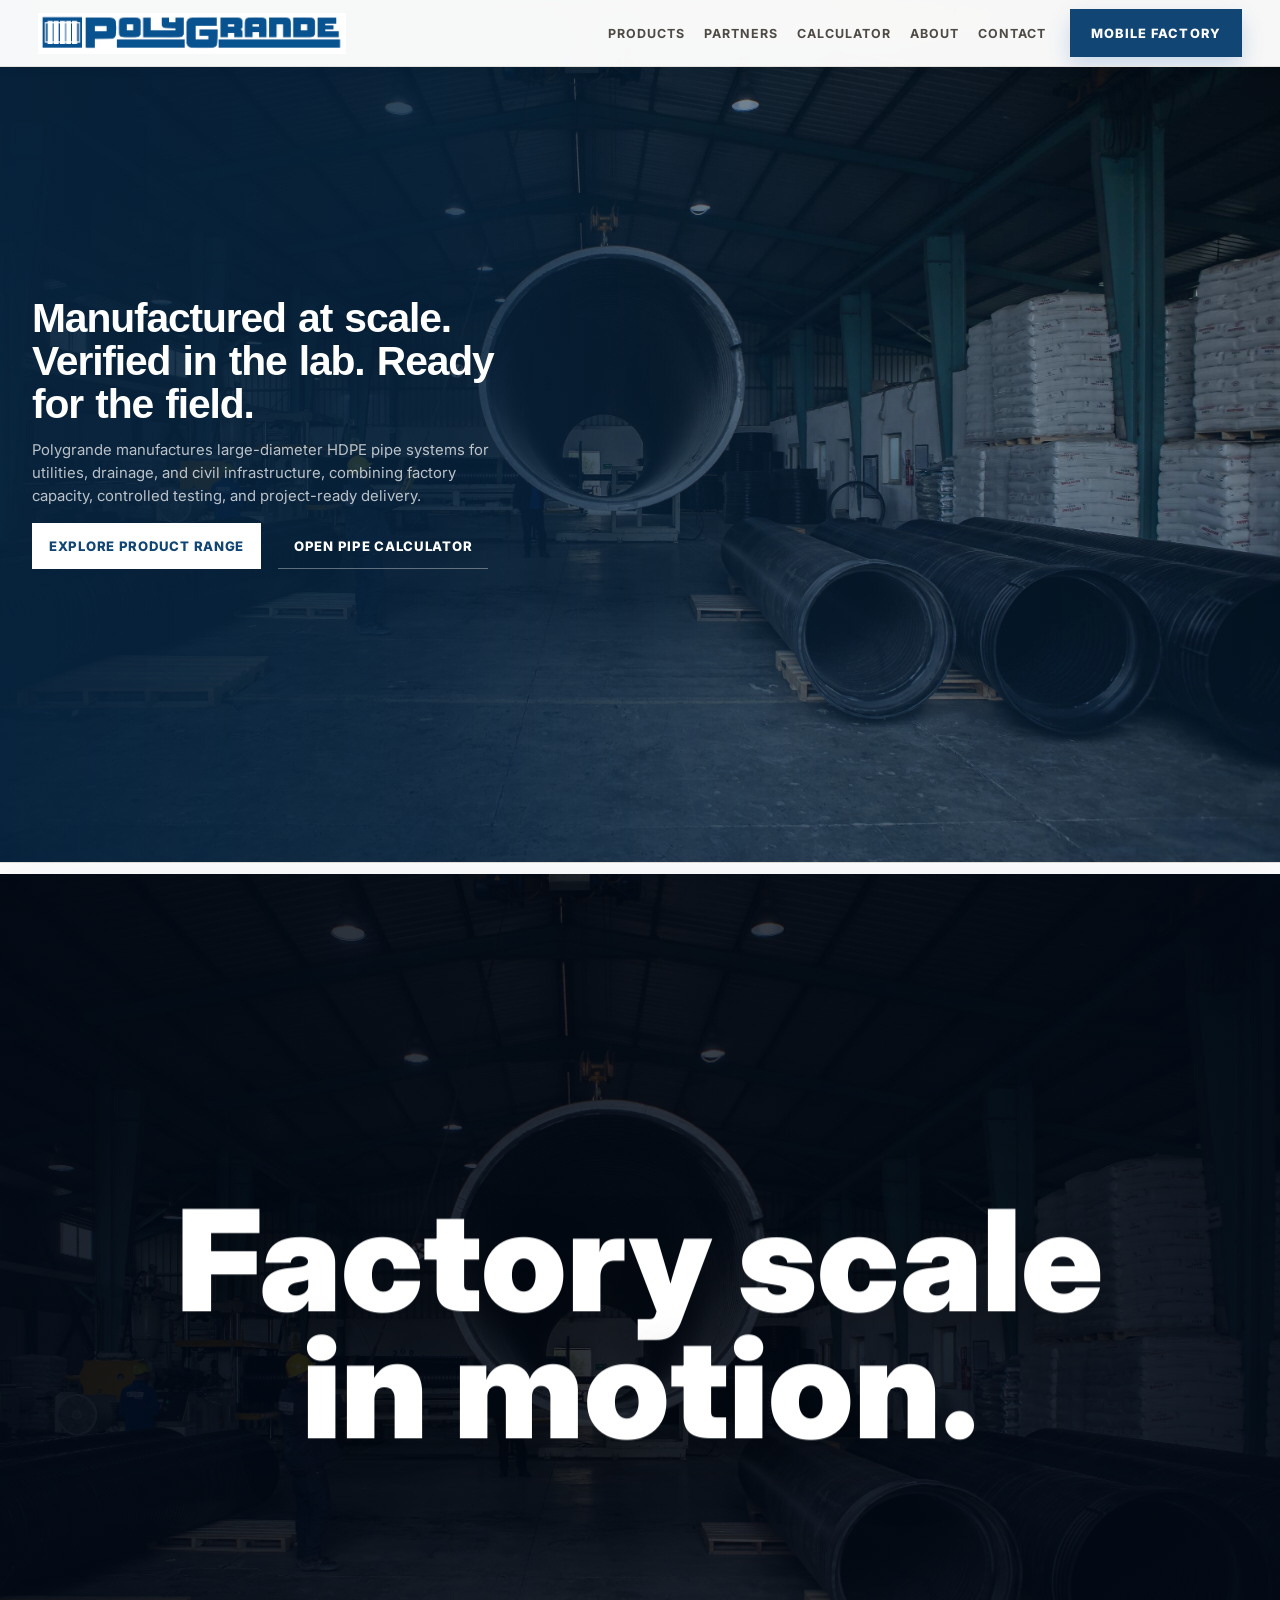
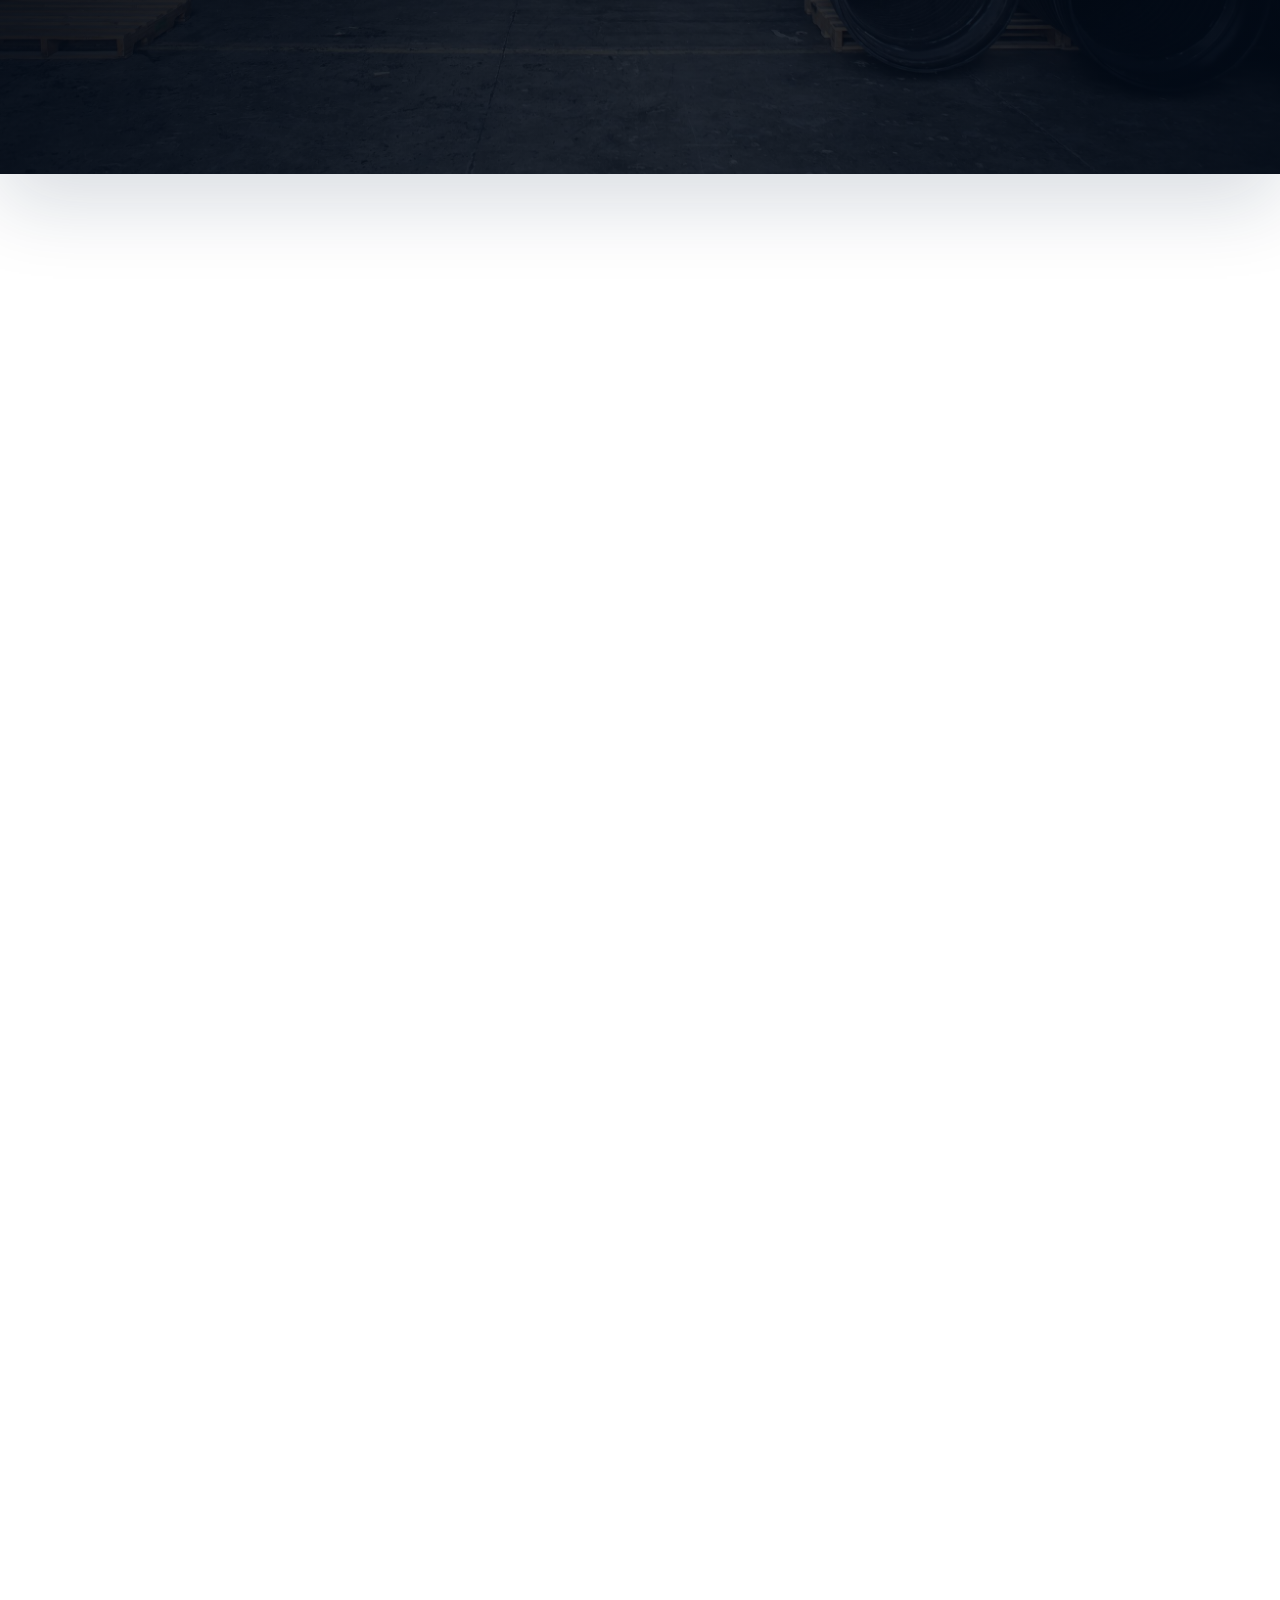
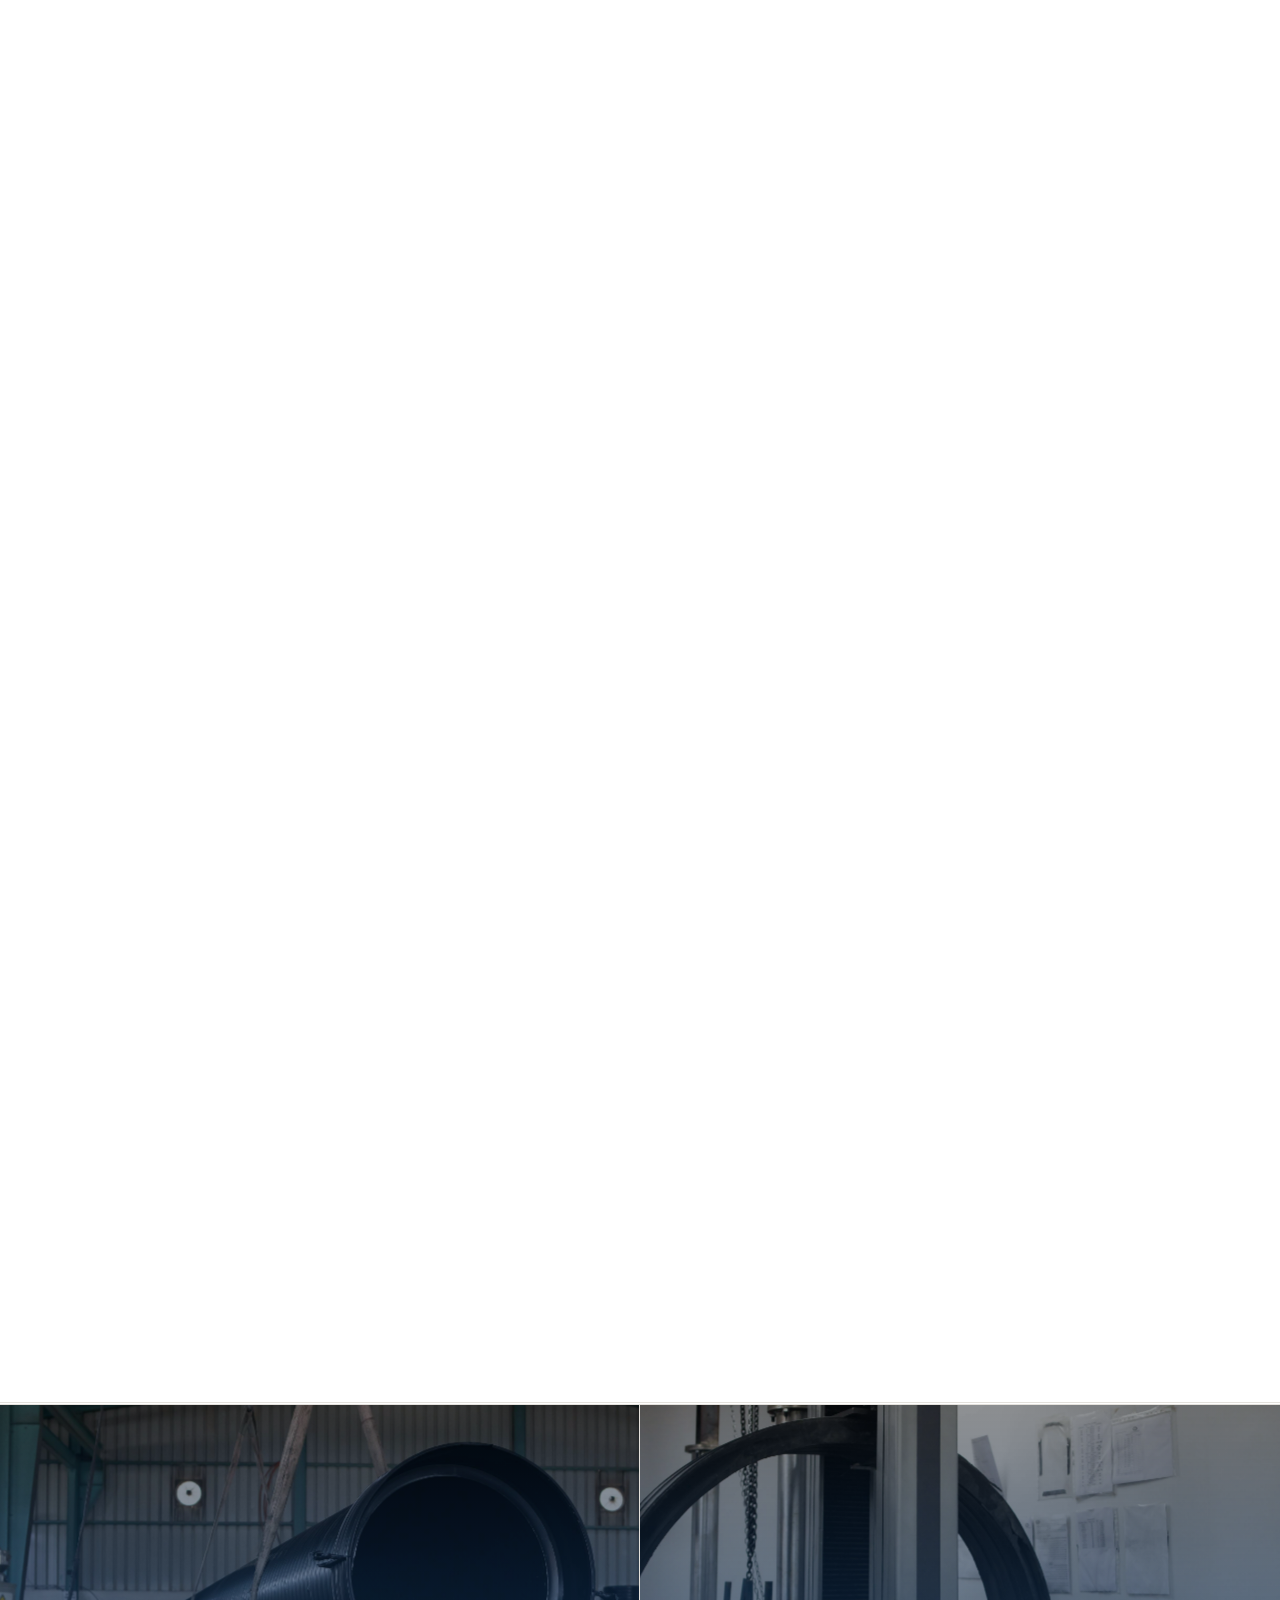
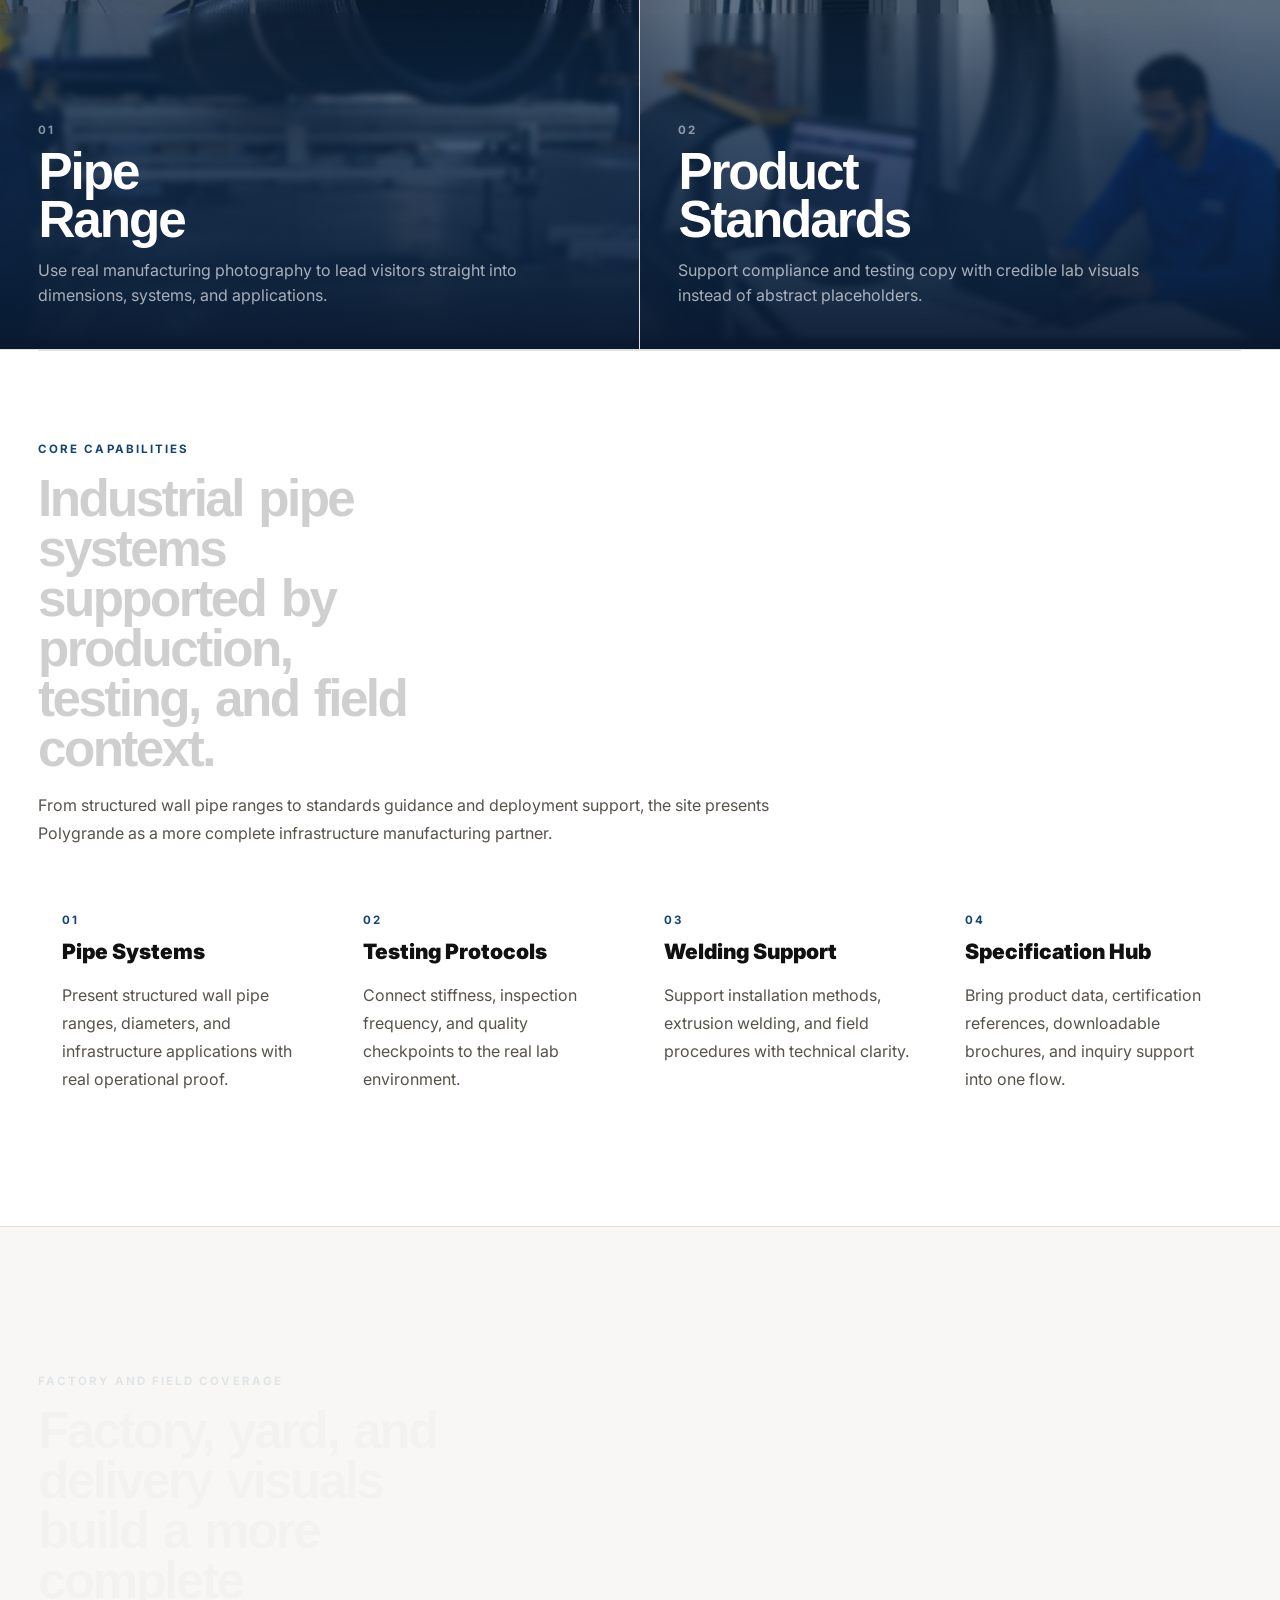
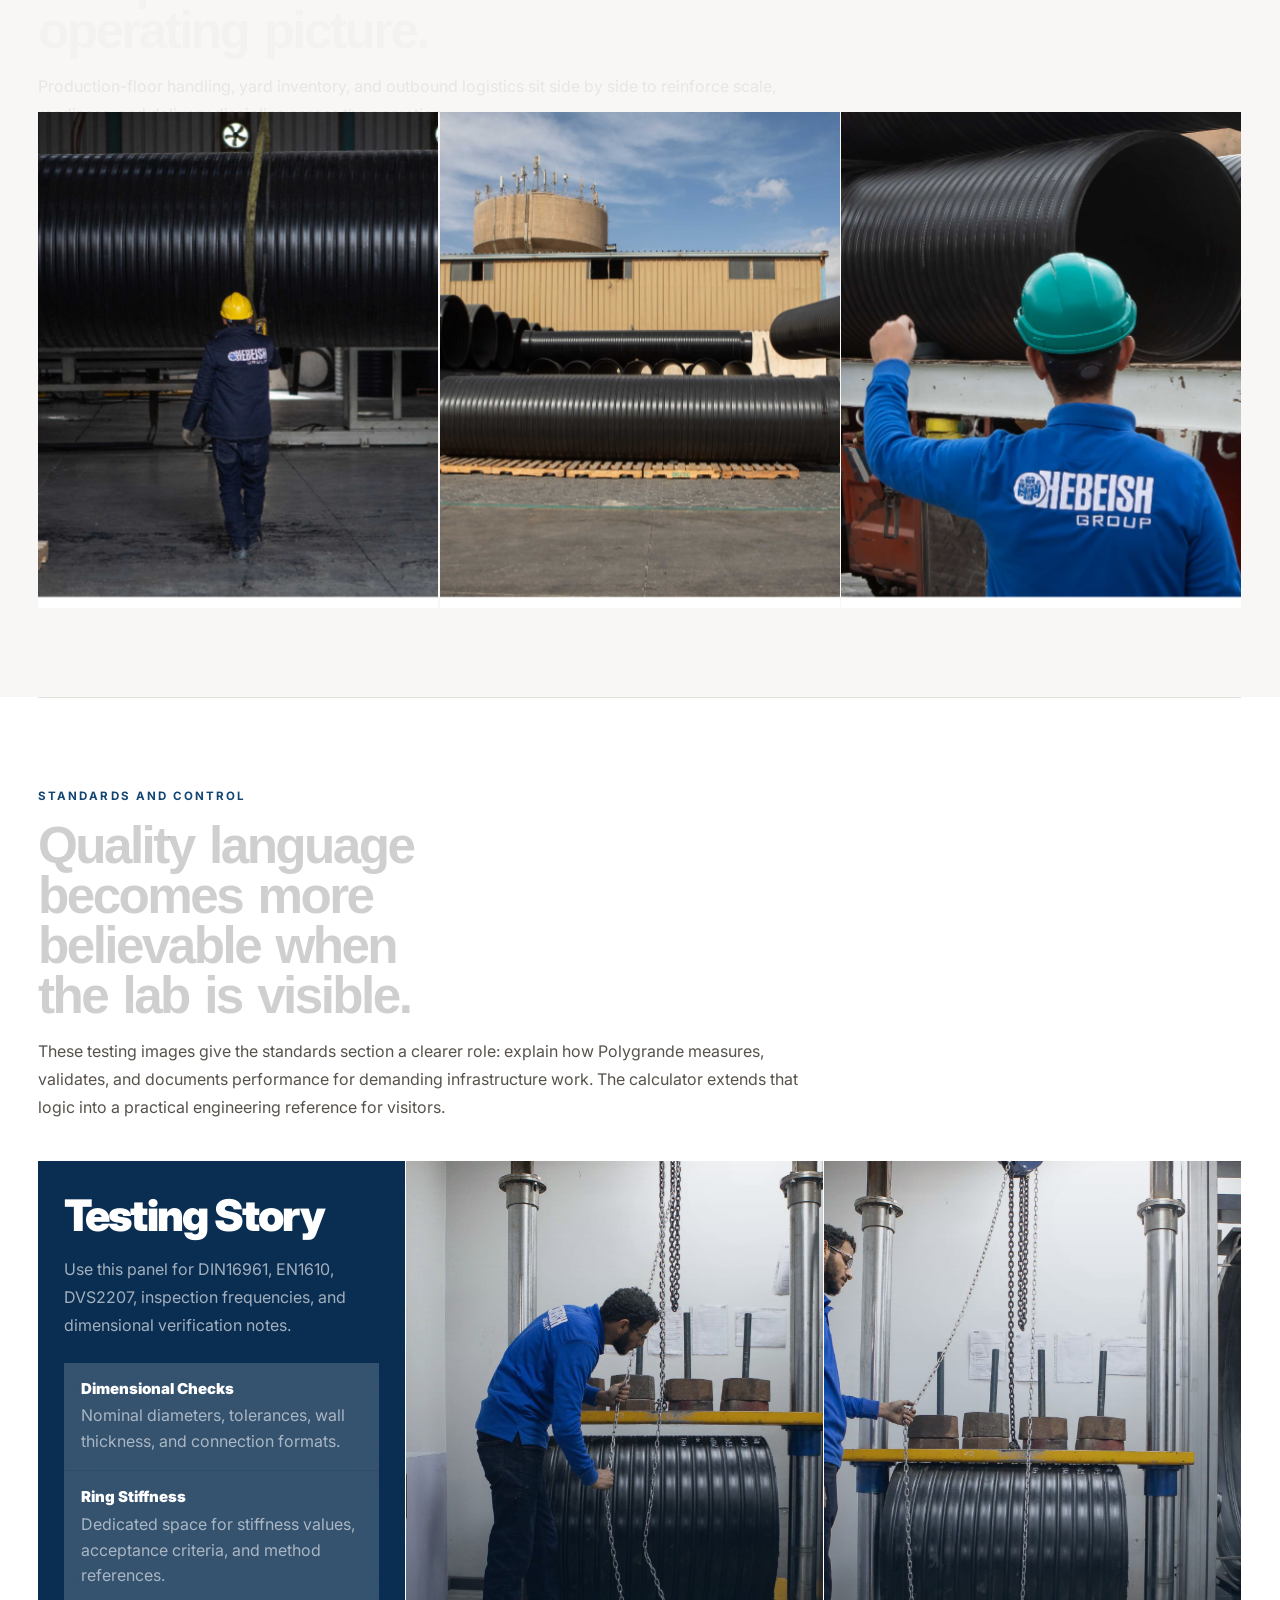
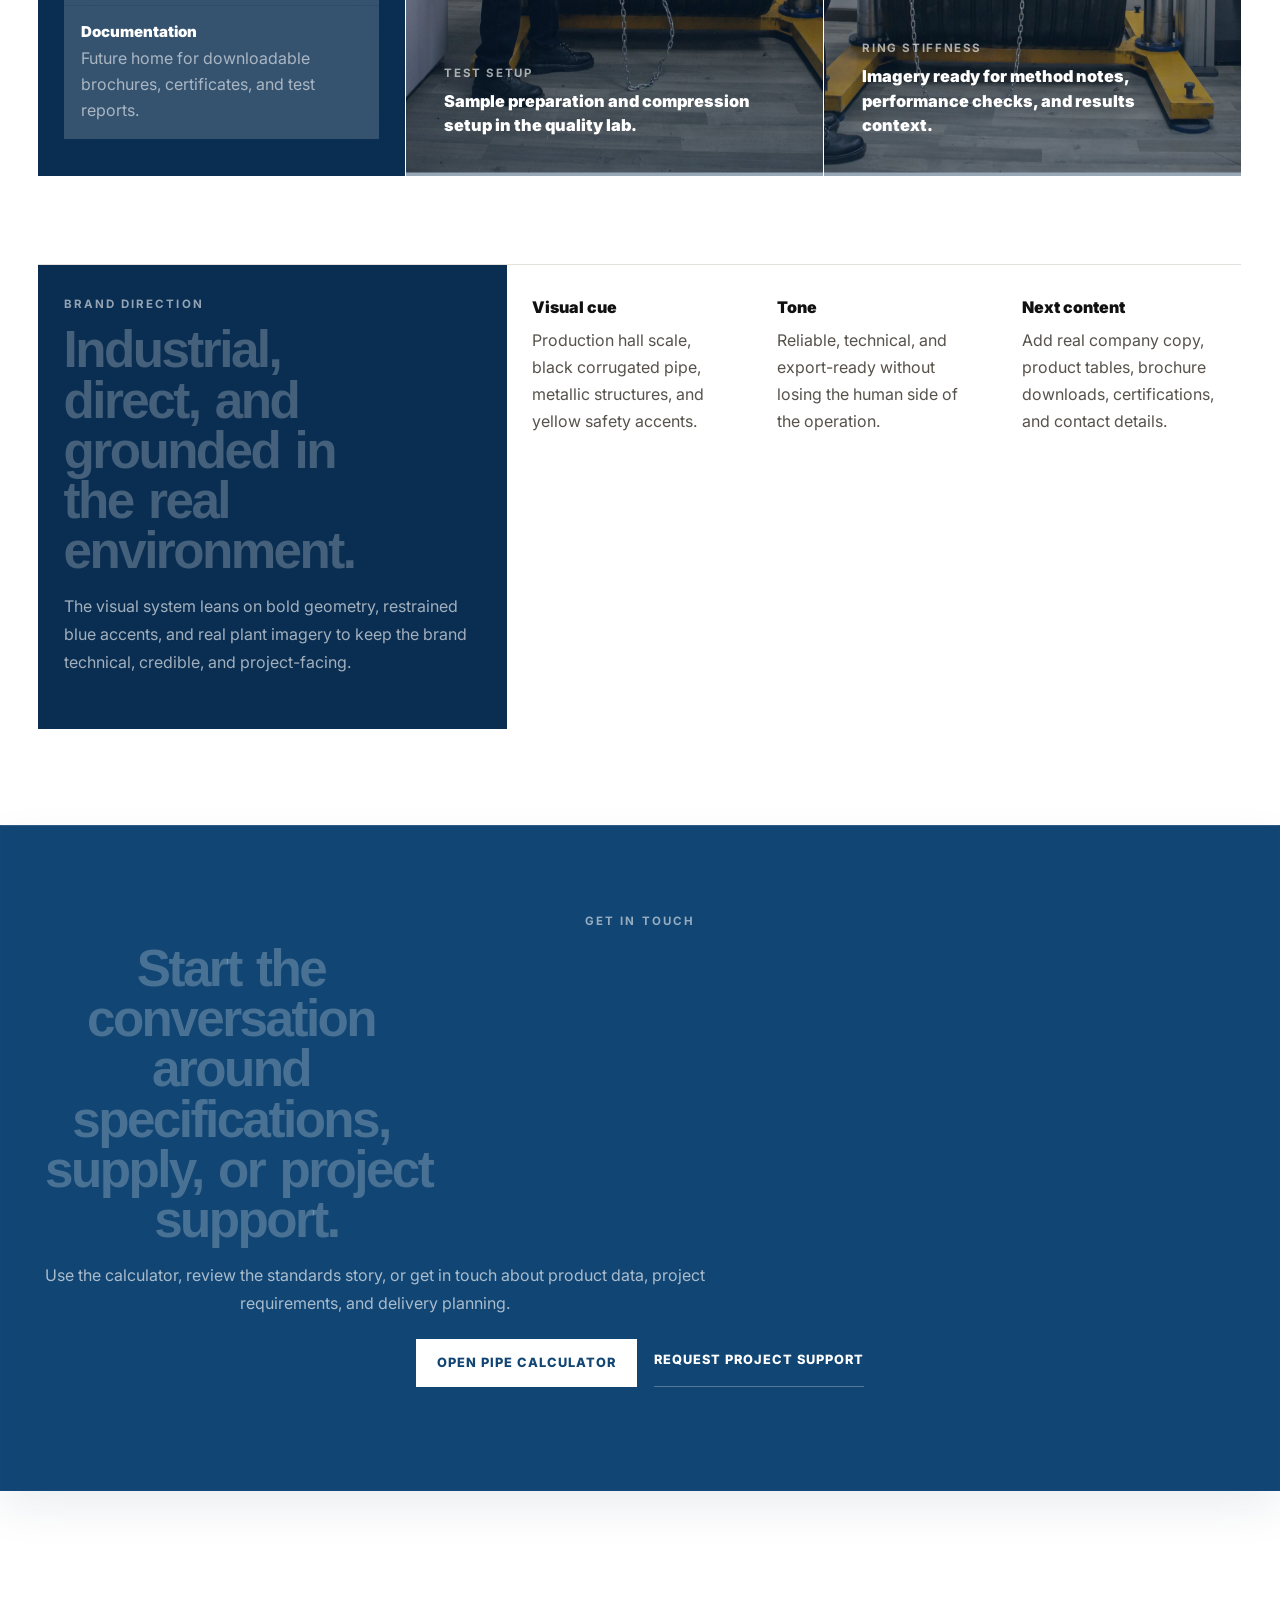
==== commit d64298cd: "Simplify premium hero sections" ====
--- a/index.html
+++ b/index.html
@@ -14,6 +14,7 @@
   <link rel="stylesheet" href="homepage-mobile.css">
   <link rel="stylesheet" href="mobile-nav.css">
   <link rel="stylesheet" href="video-story-titles.css">
+  <link rel="stylesheet" href="hero-premium.css">
 </head>
 <body>
   <div class="site-shell">
--- a/hero-premium.css
+++ b/hero-premium.css
@@ -0,0 +1,272 @@
+/* Premium first-screen treatment shared across all pages. Loaded last on purpose. */
+.hero {
+  position: relative !important;
+  isolation: isolate !important;
+  display: grid !important;
+  grid-template-columns: minmax(0, 1fr) !important;
+  min-height: min(39rem, calc(100svh - var(--header-height, 5rem))) !important;
+  overflow: hidden !important;
+  background: var(--blue-dark, #0b3458) !important;
+  border: 0 !important;
+}
+
+.hero::before {
+  content: "" !important;
+  position: absolute !important;
+  inset: 0 !important;
+  z-index: 1 !important;
+  background:
+    linear-gradient(90deg, rgba(7, 35, 61, 0.94) 0%, rgba(7, 35, 61, 0.82) 34%, rgba(7, 35, 61, 0.42) 66%, rgba(7, 35, 61, 0.22) 100%),
+    linear-gradient(180deg, rgba(7, 35, 61, 0.04) 0%, rgba(7, 35, 61, 0.54) 100%) !important;
+  pointer-events: none !important;
+}
+
+.hero-copy,
+.hero-visual {
+  min-height: min(39rem, calc(100svh - var(--header-height, 5rem))) !important;
+}
+
+.hero-copy {
+  position: relative !important;
+  z-index: 3 !important;
+  width: min(100%, 54rem) !important;
+  padding: 3rem 3rem 2.8rem !important;
+  background: transparent !important;
+  border: 0 !important;
+  box-shadow: none !important;
+  display: flex !important;
+  flex-direction: column !important;
+  justify-content: center !important;
+  align-items: flex-start !important;
+}
+
+.hero-copy::after {
+  display: none !important;
+}
+
+.hero h1,
+.hero h1.scroll-karaoke,
+#top.hero h1,
+#top.hero h1.scroll-karaoke,
+.hero:not(.hero-calculator):not(.hero-mobile-factory):not(.hero-partner) h1,
+.hero:not(.hero-calculator):not(.hero-mobile-factory):not(.hero-partner) h1.scroll-karaoke {
+  max-width: 21ch !important;
+  margin: 0 !important;
+  color: #ffffff !important;
+  font-size: 2.55rem !important;
+  font-weight: 650 !important;
+  line-height: 1.06 !important;
+  letter-spacing: -0.028em !important;
+  text-wrap: auto !important;
+}
+
+.hero-text {
+  max-width: 34rem !important;
+  margin: 1rem 0 0 !important;
+  color: rgba(255, 255, 255, 0.72) !important;
+  font-size: 0.96rem !important;
+  line-height: 1.56 !important;
+}
+
+.hero-actions {
+  display: flex !important;
+  flex-wrap: wrap !important;
+  gap: 0.75rem 1.05rem !important;
+  margin-top: 1.35rem !important;
+}
+
+.hero .button {
+  min-height: 2.85rem !important;
+  padding: 0.78rem 1rem !important;
+  border-width: 1px !important;
+  font-size: 0.82rem !important;
+  letter-spacing: 0.055em !important;
+}
+
+.hero .button-primary {
+  background: #ffffff !important;
+  border-color: #ffffff !important;
+  color: var(--blue, #145b9f) !important;
+}
+
+.hero .button-secondary {
+  background: transparent !important;
+  border-color: transparent !important;
+  border-bottom-color: rgba(255, 255, 255, 0.35) !important;
+  color: #ffffff !important;
+}
+
+.hero-visual {
+  position: absolute !important;
+  inset: 0 !important;
+  z-index: 0 !important;
+  display: block !important;
+  padding: 0 !important;
+  background: transparent !important;
+  border: 0 !important;
+  box-shadow: none !important;
+}
+
+.hero-shot {
+  position: absolute !important;
+  inset: 0 !important;
+  min-height: 100% !important;
+  margin: 0 !important;
+  border: 0 !important;
+  background: transparent !important;
+  box-shadow: none !important;
+}
+
+.hero-shot::after {
+  display: none !important;
+}
+
+.hero-shot img {
+  width: 100% !important;
+  height: 100% !important;
+  min-height: 100% !important;
+  object-fit: cover !important;
+  object-position: center !important;
+  transform: none !important;
+  filter: saturate(0.96) contrast(1.02) !important;
+}
+
+.hero .hero-shot figcaption,
+.hero .hero-signal,
+.hero .hero-metrics,
+.hero .hero-copy .hero-metrics,
+.hero.hero-calculator .hero-metrics,
+.hero.hero-mobile-factory .hero-metrics,
+.hero.hero-partner .hero-metrics,
+.hero.hero-calculator .hero-copy .hero-metrics,
+.hero.hero-mobile-factory .hero-copy .hero-metrics,
+.hero.hero-partner .hero-copy .hero-metrics,
+.hero.hero-calculator .hero-signal,
+.hero.hero-mobile-factory .hero-signal,
+.hero.hero-partner .hero-signal {
+  display: none !important;
+}
+
+.hero-calculator .hero-shot img {
+  object-position: 56% center !important;
+}
+
+.hero-mobile-factory .hero-shot img {
+  object-position: 62% center !important;
+}
+
+.hero-partner .hero-shot img {
+  object-position: 64% center !important;
+}
+
+@media (max-width: 1100px) {
+  .hero-copy {
+    width: min(100%, 44rem) !important;
+    padding: 3rem 2rem 2.6rem !important;
+  }
+
+  .hero h1,
+  .hero h1.scroll-karaoke,
+  #top.hero h1,
+  #top.hero h1.scroll-karaoke,
+  .hero:not(.hero-calculator):not(.hero-mobile-factory):not(.hero-partner) h1,
+  .hero:not(.hero-calculator):not(.hero-mobile-factory):not(.hero-partner) h1.scroll-karaoke {
+    font-size: 2.25rem !important;
+  }
+}
+
+@media (max-width: 720px) {
+  .hero,
+  .hero-copy,
+  .hero-visual {
+    min-height: 0 !important;
+  }
+
+  #top.hero,
+  .hero {
+    display: block !important;
+    min-height: auto !important;
+  }
+
+  .hero::before {
+    background:
+      linear-gradient(180deg, rgba(7, 35, 61, 0.52) 0%, rgba(7, 35, 61, 0.94) 72%, rgba(7, 35, 61, 0.98) 100%),
+      linear-gradient(90deg, rgba(7, 35, 61, 0.44), rgba(7, 35, 61, 0.1)) !important;
+  }
+
+  .hero-copy {
+    width: 100% !important;
+    min-height: auto !important;
+    justify-content: flex-start !important;
+    padding: 5.25rem 1.2rem 1.55rem !important;
+  }
+
+  .hero h1,
+  .hero h1.scroll-karaoke,
+  #top.hero h1,
+  #top.hero h1.scroll-karaoke,
+  .hero:not(.hero-calculator):not(.hero-mobile-factory):not(.hero-partner) h1,
+  .hero:not(.hero-calculator):not(.hero-mobile-factory):not(.hero-partner) h1.scroll-karaoke {
+    max-width: 100% !important;
+    font-size: 1.55rem !important;
+    font-weight: 650 !important;
+    line-height: 1.12 !important;
+    letter-spacing: -0.018em !important;
+  }
+
+  .hero-text {
+    max-width: 29rem !important;
+    margin-top: 0.8rem !important;
+    font-size: 0.84rem !important;
+    line-height: 1.4 !important;
+  }
+
+  .hero-visual,
+  #top.hero .hero-visual {
+    position: absolute !important;
+    inset: 0 !important;
+    min-height: 100% !important;
+  }
+
+  .hero-shot,
+  #top.hero .hero-shot,
+  .hero-shot img,
+  #top.hero .hero-shot img {
+    min-height: 100% !important;
+    height: 100% !important;
+  }
+
+  .hero-actions {
+    width: 100% !important;
+    margin-top: 1.2rem !important;
+    gap: 0.65rem !important;
+  }
+
+  .hero .button {
+    flex: 1 1 100% !important;
+    justify-content: center !important;
+    min-height: 2.75rem !important;
+    padding: 0.78rem 0.9rem !important;
+  }
+}
+
+@media (max-height: 760px) and (min-width: 721px) {
+  .hero h1,
+  .hero h1.scroll-karaoke,
+  #top.hero h1,
+  #top.hero h1.scroll-karaoke,
+  .hero:not(.hero-calculator):not(.hero-mobile-factory):not(.hero-partner) h1,
+  .hero:not(.hero-calculator):not(.hero-mobile-factory):not(.hero-partner) h1.scroll-karaoke {
+    font-size: 2.16rem !important;
+  }
+
+  .hero-text {
+    font-size: 0.94rem !important;
+    line-height: 1.48 !important;
+  }
+
+  .hero-copy {
+    padding-top: 2.6rem !important;
+    padding-bottom: 2.4rem !important;
+  }
+}
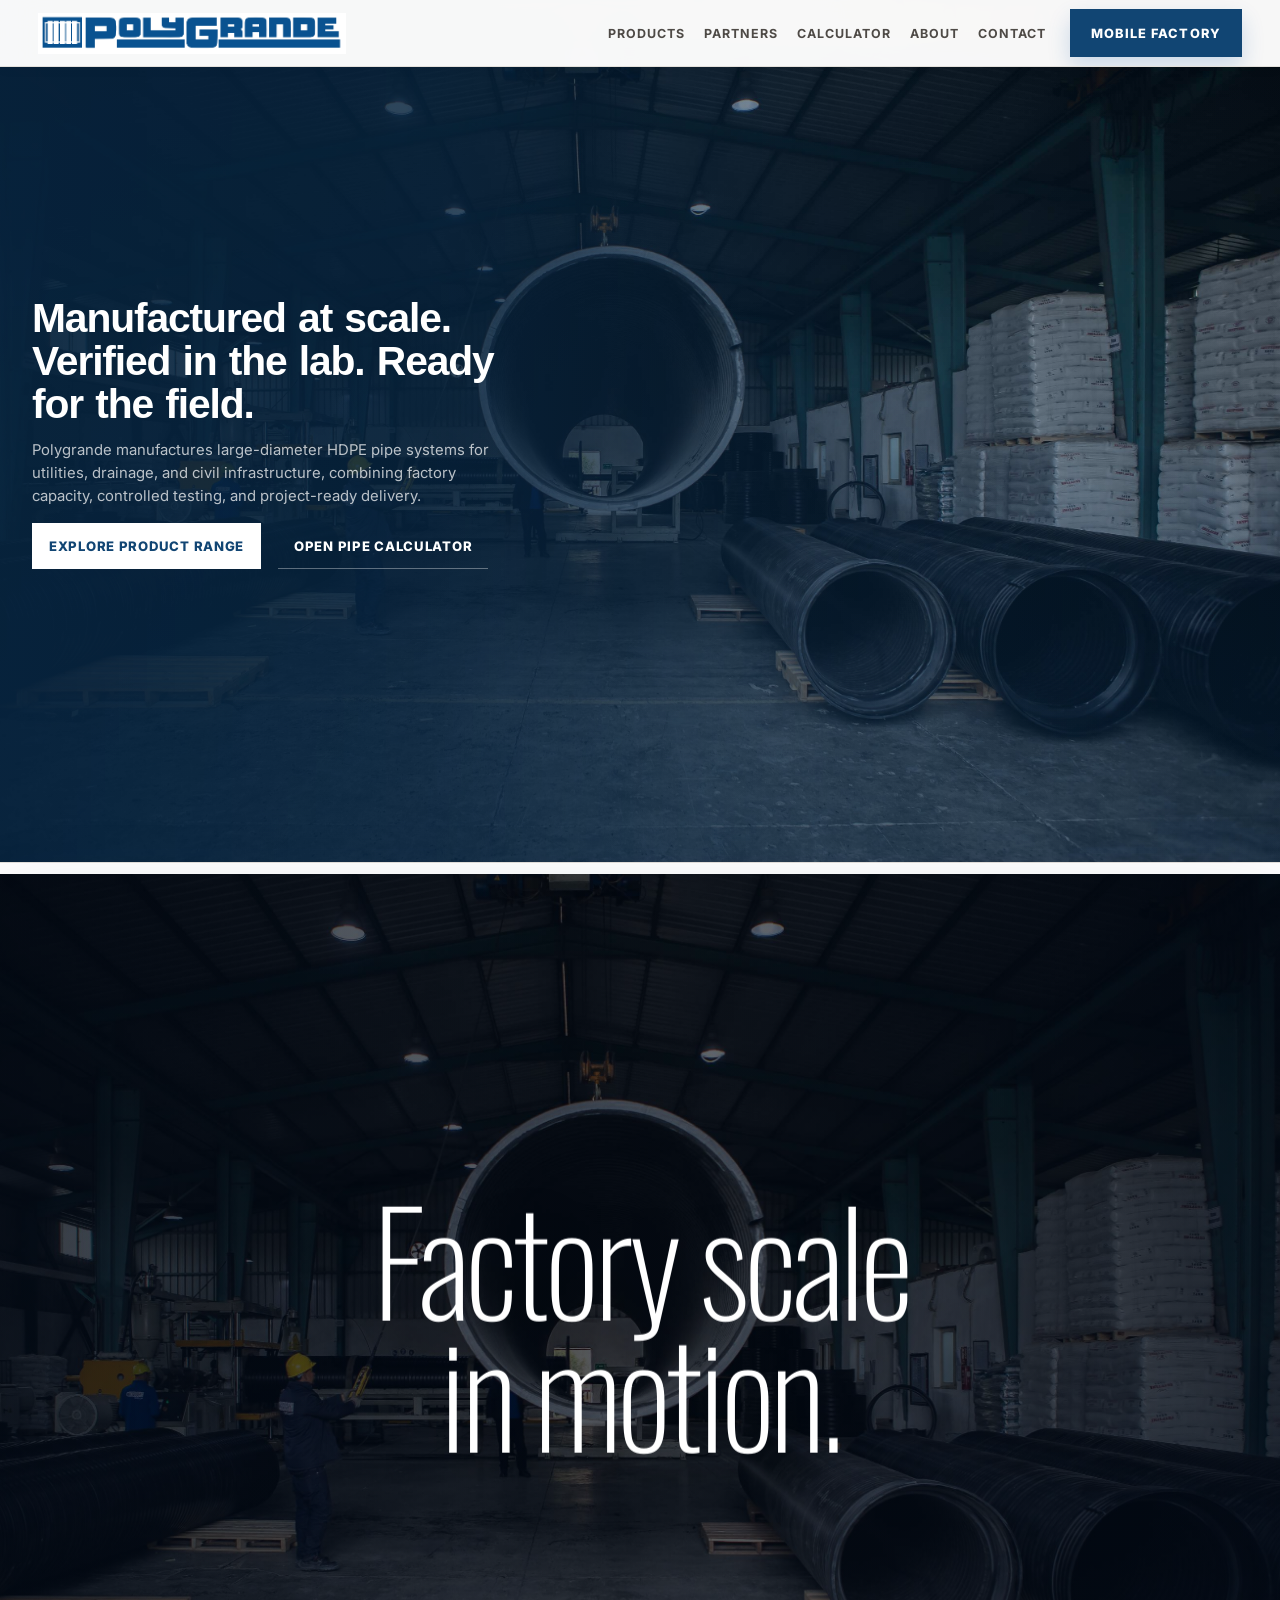
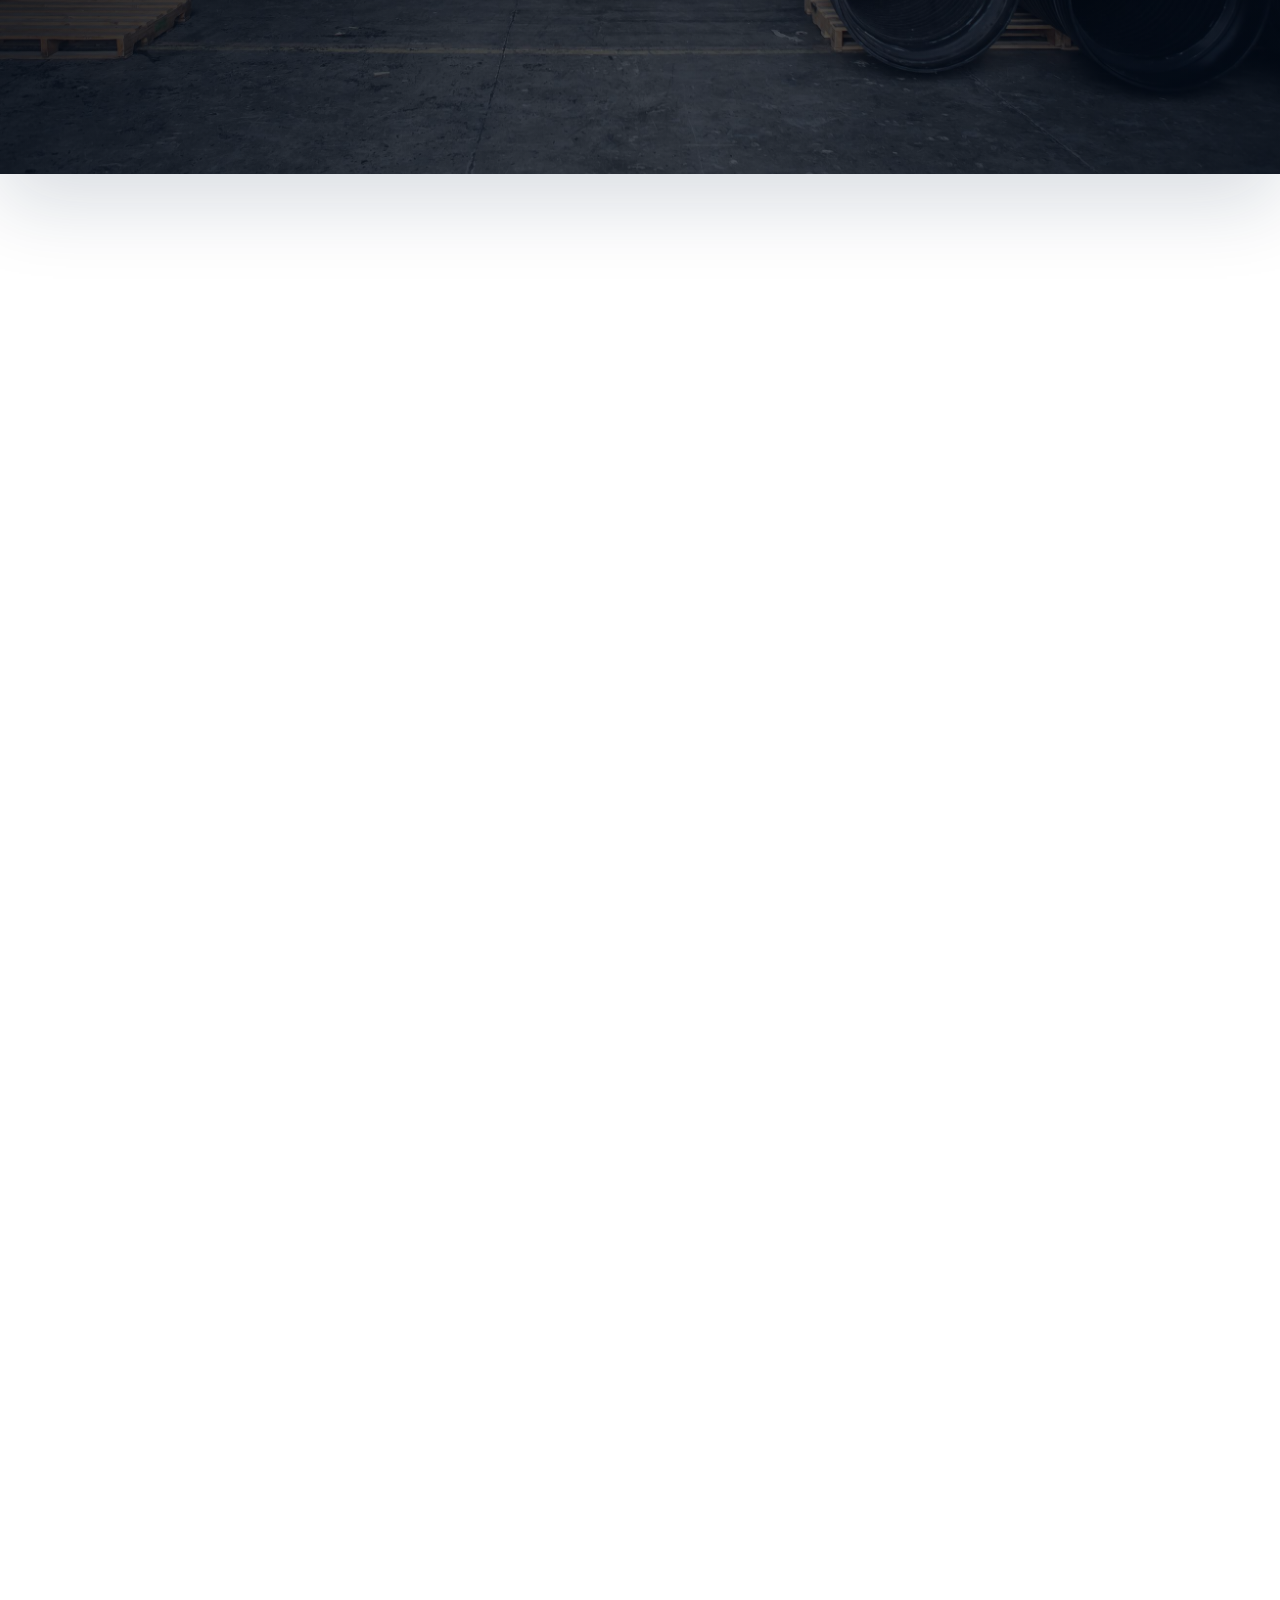
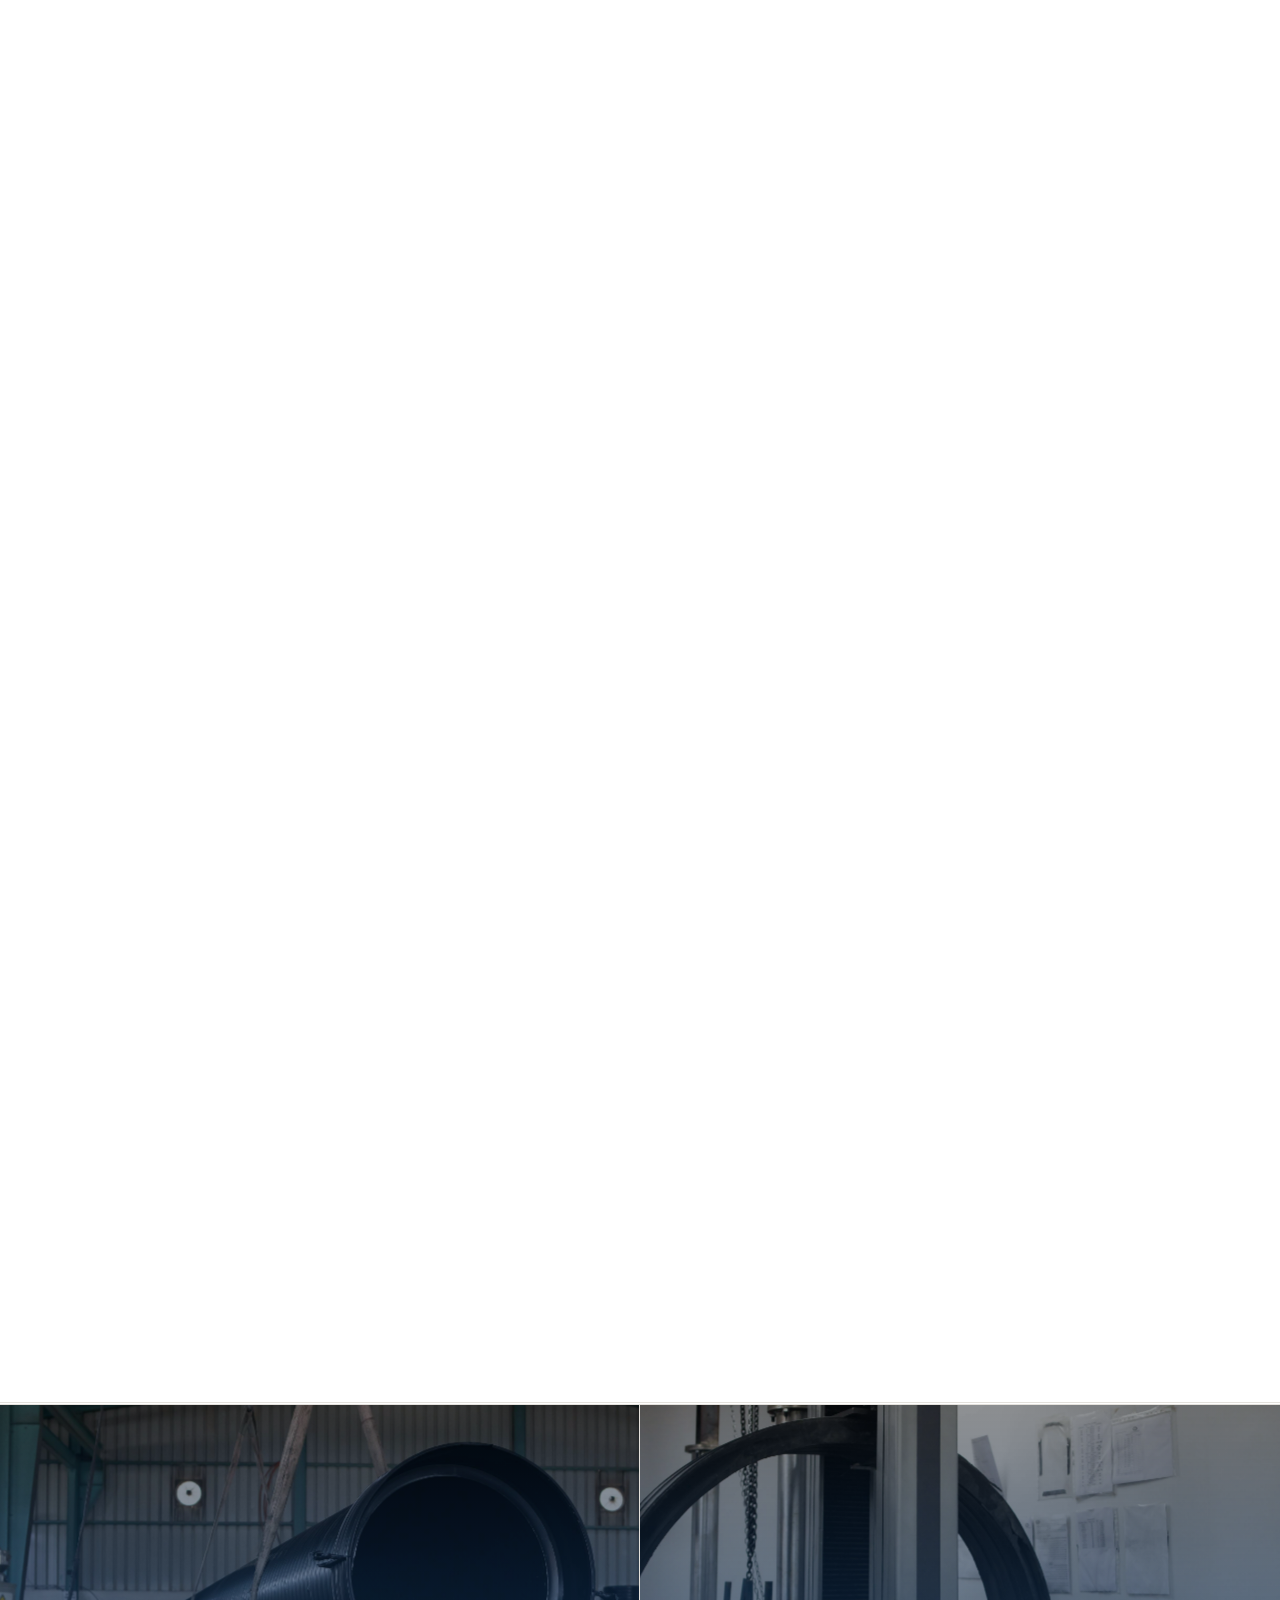
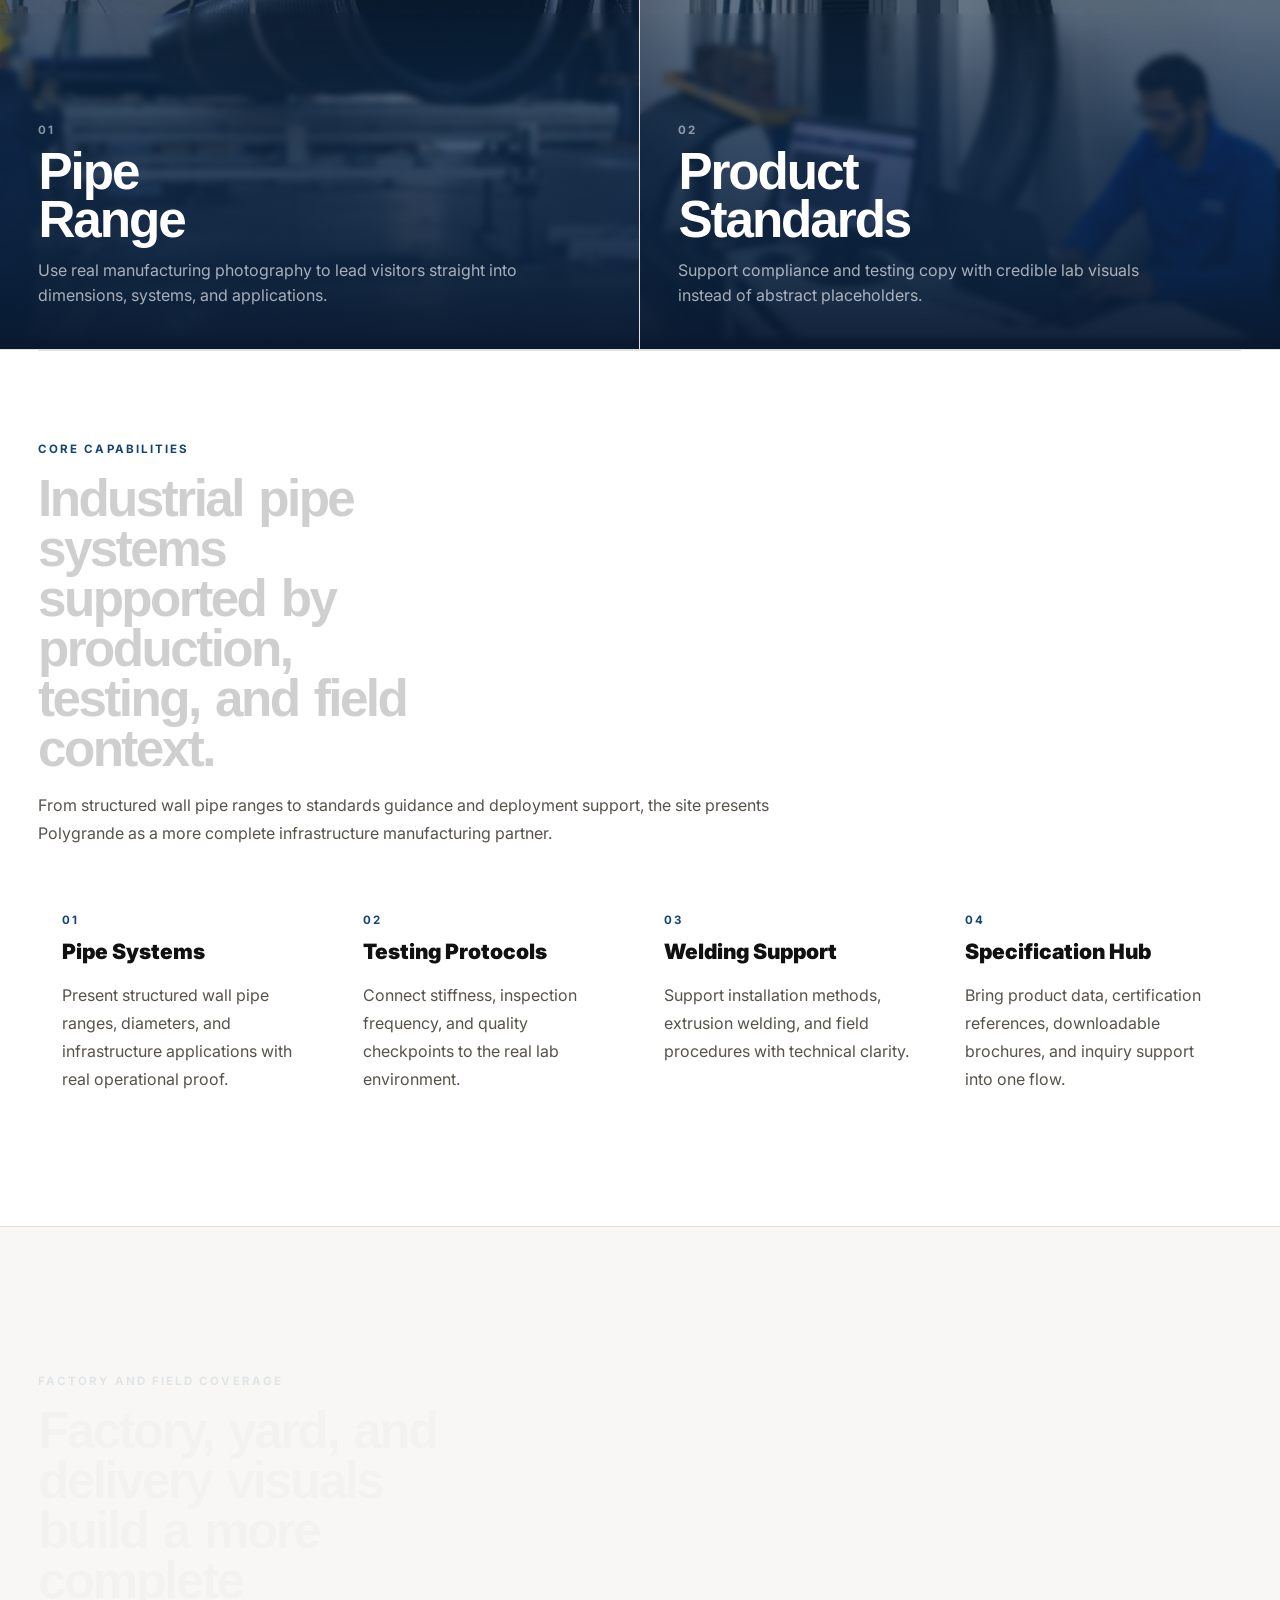
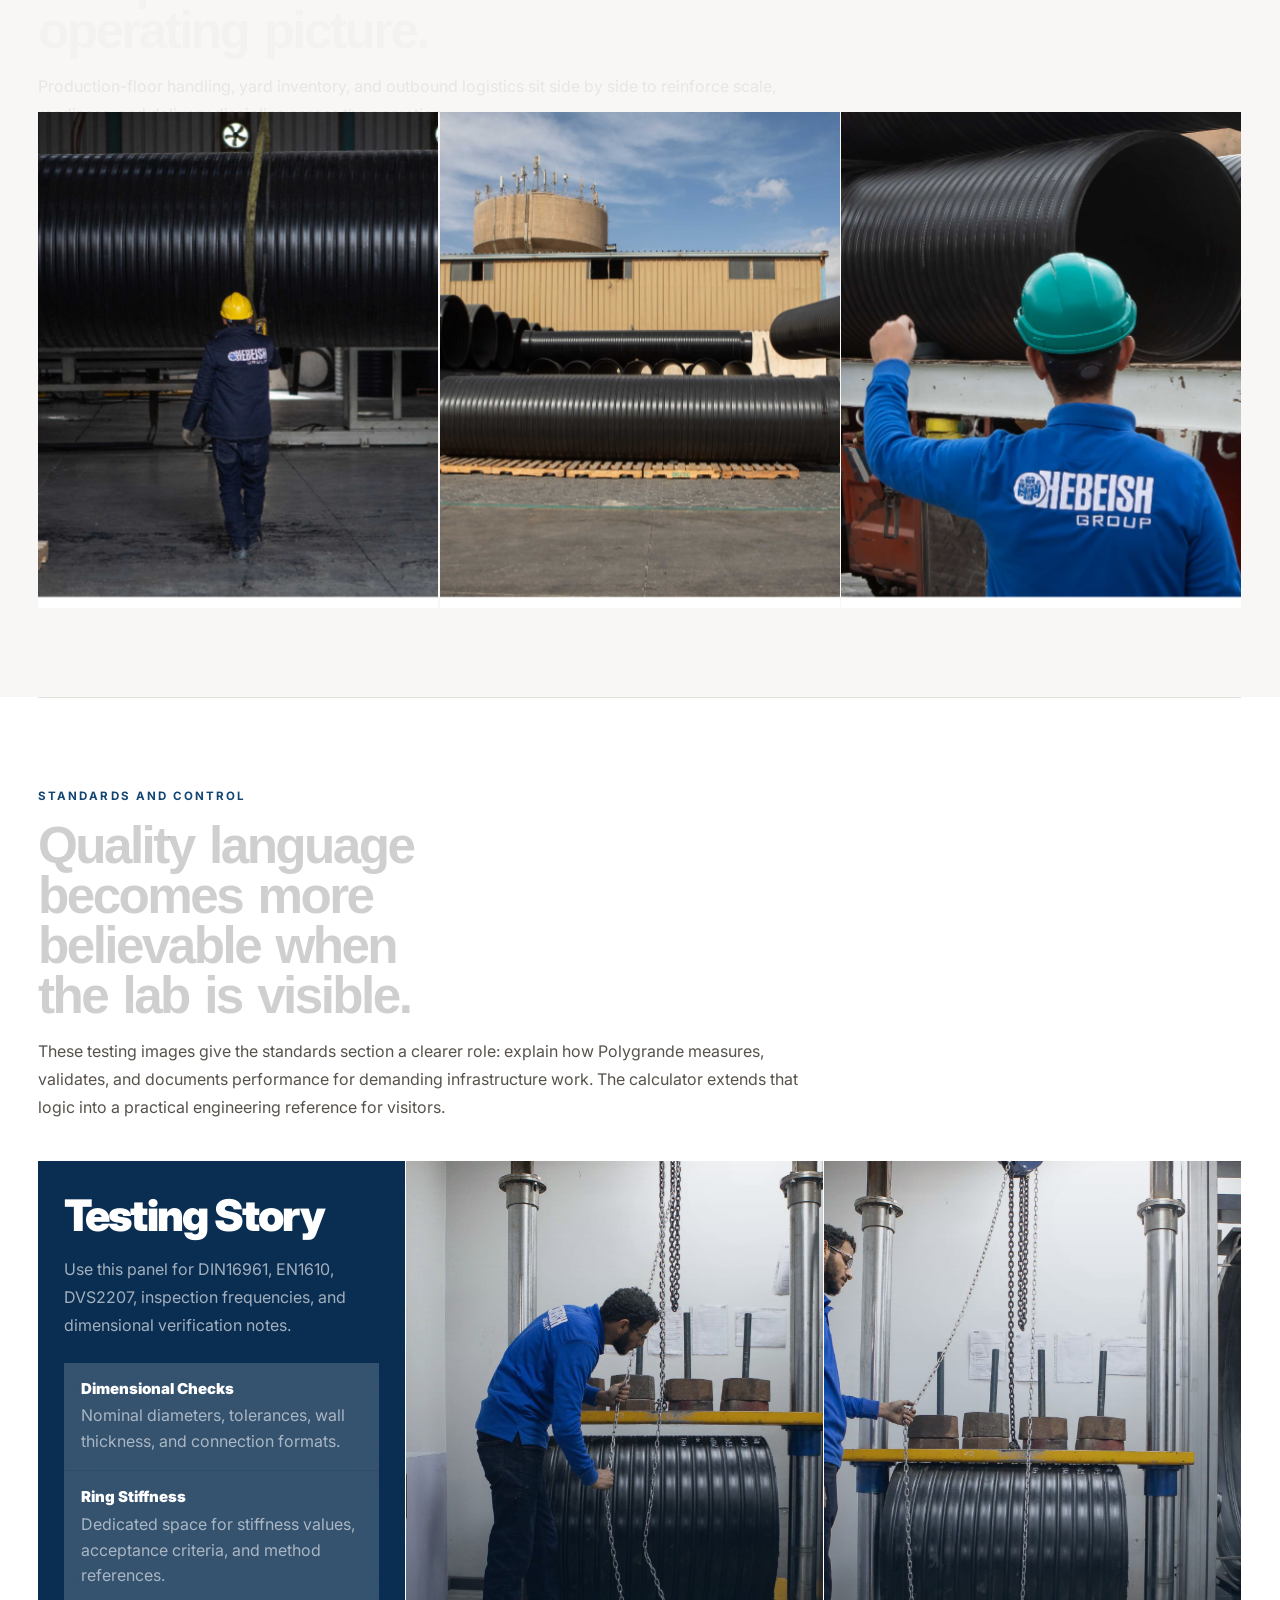
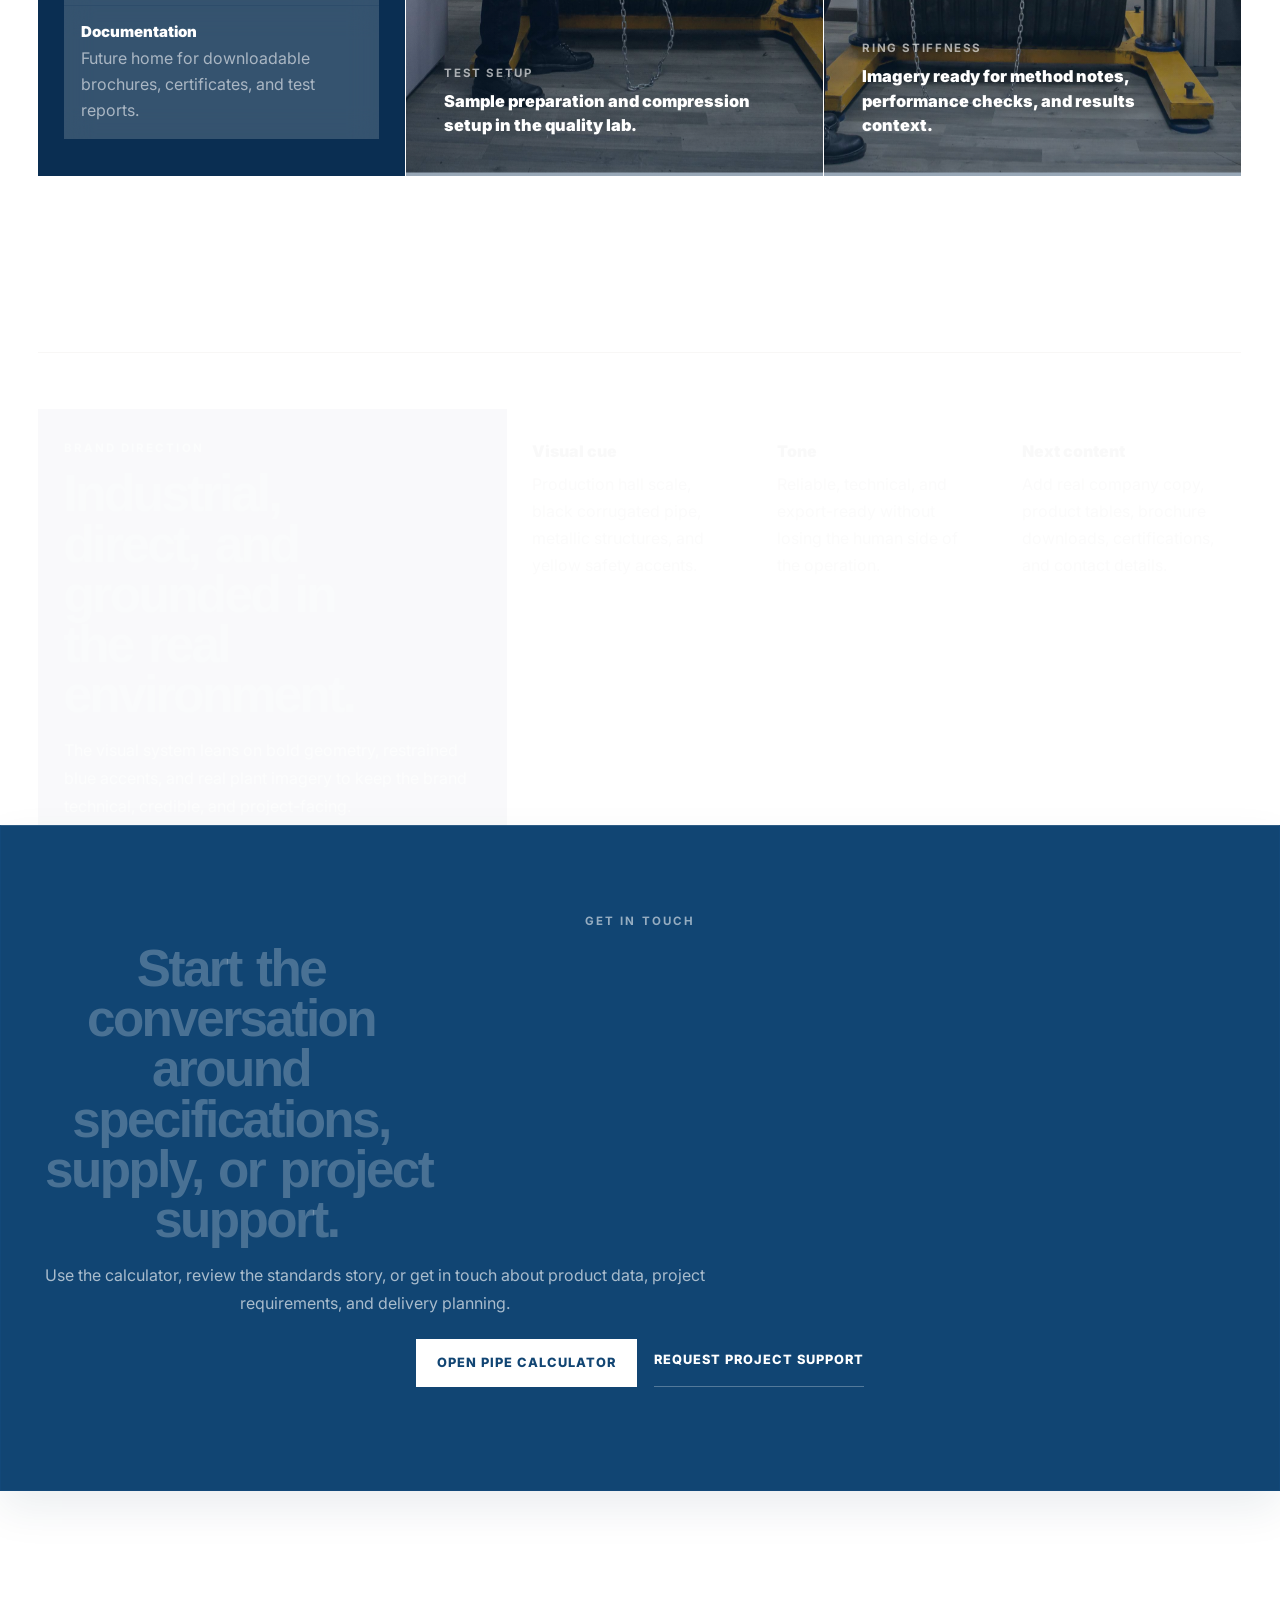
==== commit 1d8d01a8: "Refine video story title pacing" ====
--- a/index.html
+++ b/index.html
@@ -8,7 +8,7 @@
   <title>Polygrande | Industrial Pipe Systems</title>
   <link rel="preconnect" href="https://fonts.googleapis.com">
   <link rel="preconnect" href="https://fonts.gstatic.com" crossorigin>
-  <link href="https://fonts.googleapis.com/css2?family=Inter:wght@400;500;600;700;800;900&display=swap" rel="stylesheet">
+  <link href="https://fonts.googleapis.com/css2?family=Inter:wght@400;500;600;700;800;900&family=Oswald:wght@200&display=swap" rel="stylesheet">
   <link rel="icon" href="favicon.png" type="image/png">
   <link rel="stylesheet" href="styles.css">
   <link rel="stylesheet" href="homepage-mobile.css">
--- a/video-story-titles.css
+++ b/video-story-titles.css
@@ -1,7 +1,7 @@
 #video-story .video-story-shade {
   background:
-    linear-gradient(180deg, rgba(2, 10, 22, 0.62), rgba(2, 10, 22, 0.72)),
-    linear-gradient(90deg, rgba(2, 10, 22, 0.72), rgba(2, 10, 22, 0.38) 52%, rgba(2, 10, 22, 0.76));
+    linear-gradient(180deg, rgba(2, 10, 22, 0.46), rgba(2, 10, 22, 0.58)),
+    linear-gradient(90deg, rgba(2, 10, 22, 0.58), rgba(2, 10, 22, 0.26) 52%, rgba(2, 10, 22, 0.6));
 }
 
 #video-story .video-story-grid {
@@ -36,12 +36,13 @@
   margin: 0 auto;
   max-width: 12ch;
   color: #ffffff;
+  font-family: "Oswald", sans-serif;
   font-size: 8.8rem;
-  font-weight: 900;
-  line-height: 0.9;
-  letter-spacing: 0;
+  font-weight: 200;
+  line-height: 0.94;
+  letter-spacing: -0.035em;
   text-wrap: balance;
-  text-shadow: 0 22px 64px rgba(0, 0, 0, 0.42);
+  text-shadow: 0 22px 64px rgba(0, 0, 0, 0.34);
 }
 
 #video-story .video-story-step,
@@ -54,8 +55,8 @@
 @media (max-width: 900px) {
   #video-story .video-story-shade {
     background:
-      linear-gradient(180deg, rgba(2, 10, 22, 0.62), rgba(2, 10, 22, 0.74)),
-      linear-gradient(90deg, rgba(2, 10, 22, 0.7), rgba(2, 10, 22, 0.46));
+      linear-gradient(180deg, rgba(2, 10, 22, 0.46), rgba(2, 10, 22, 0.6)),
+      linear-gradient(90deg, rgba(2, 10, 22, 0.56), rgba(2, 10, 22, 0.32));
   }
 
   #video-story .video-story-title-card {
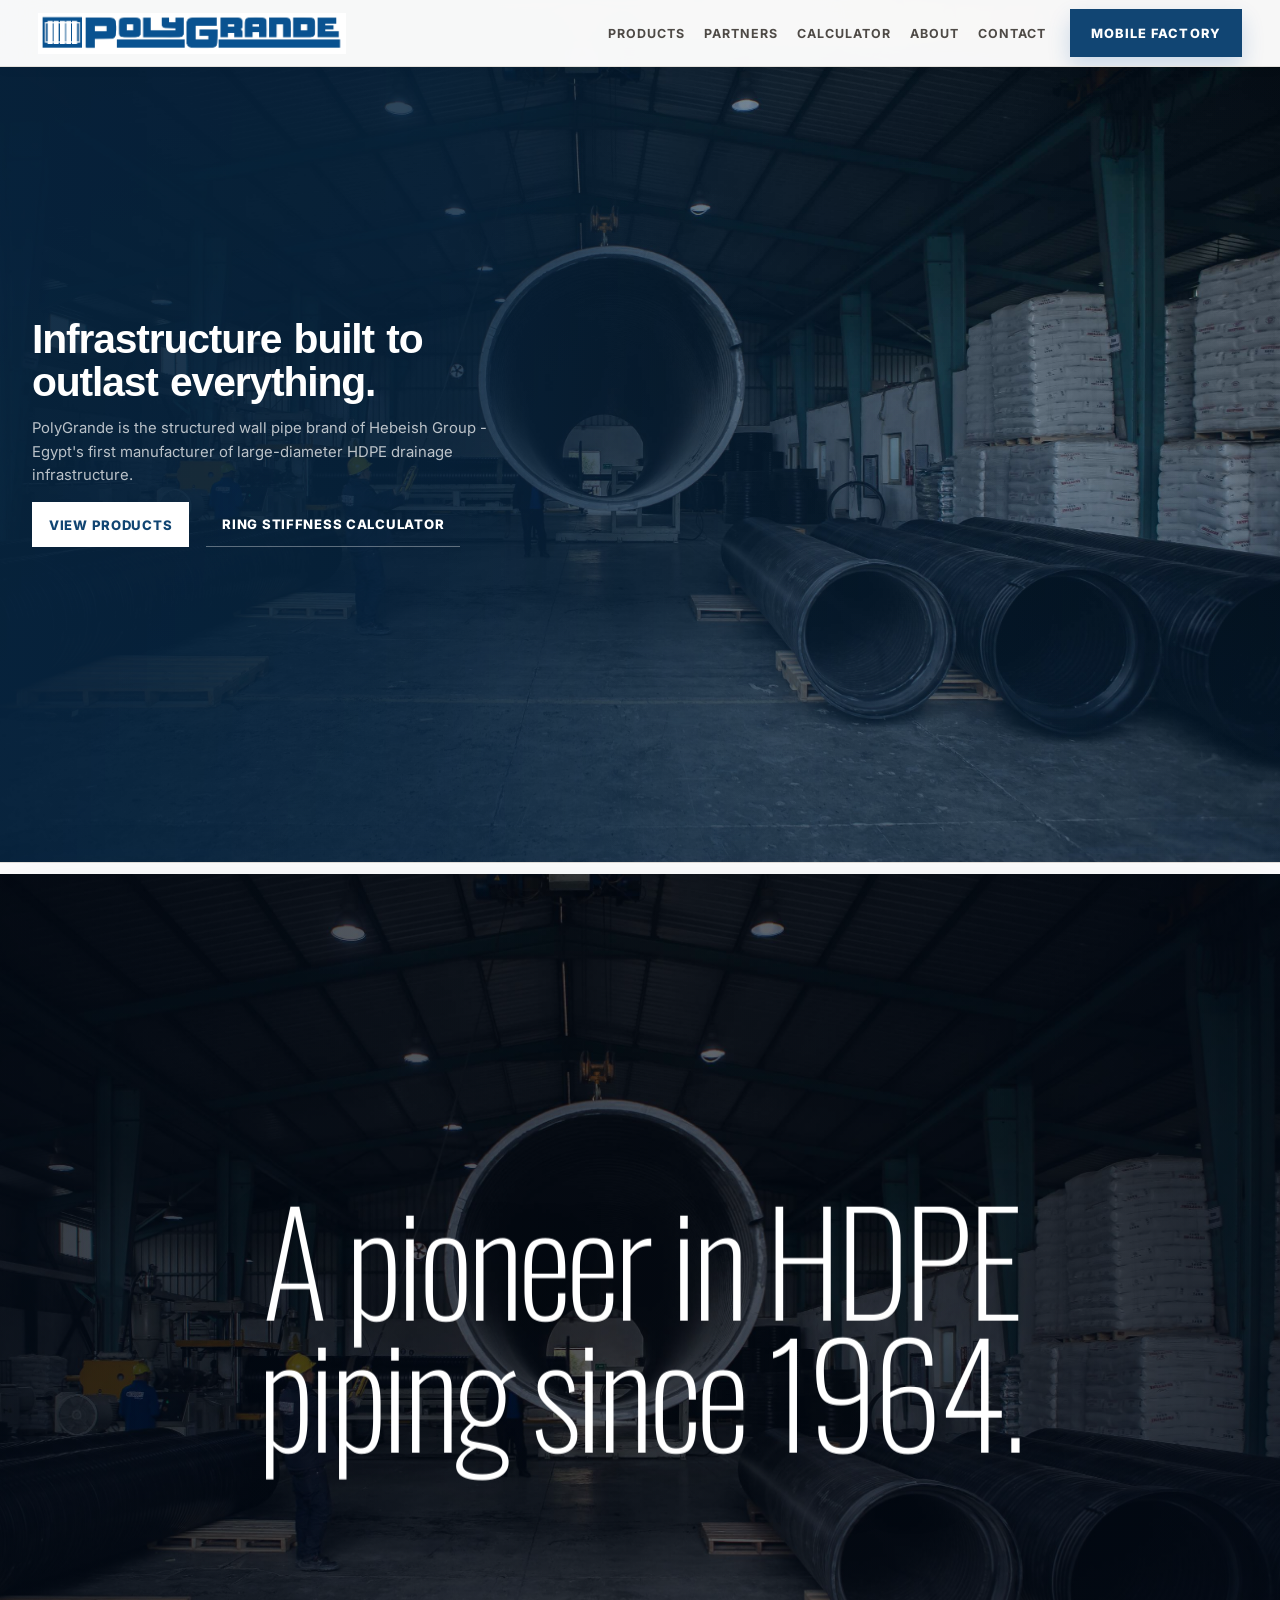
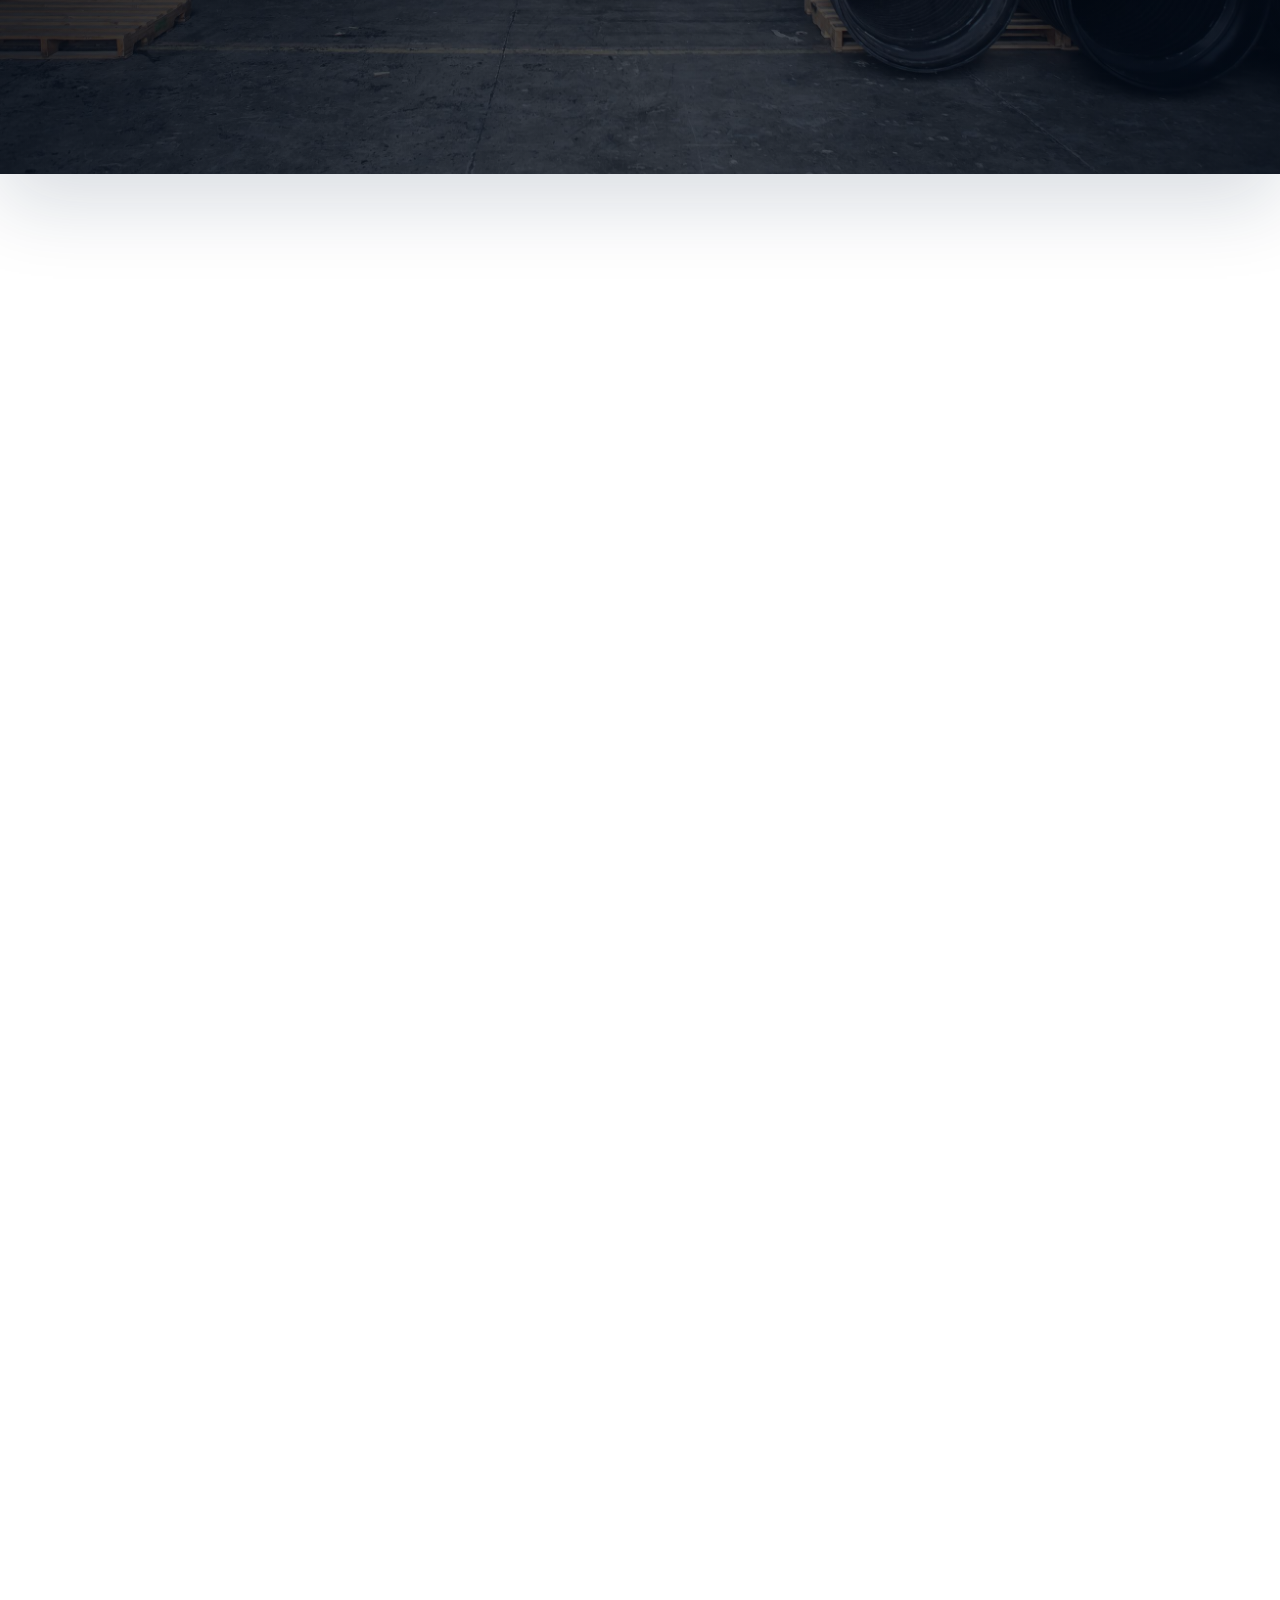
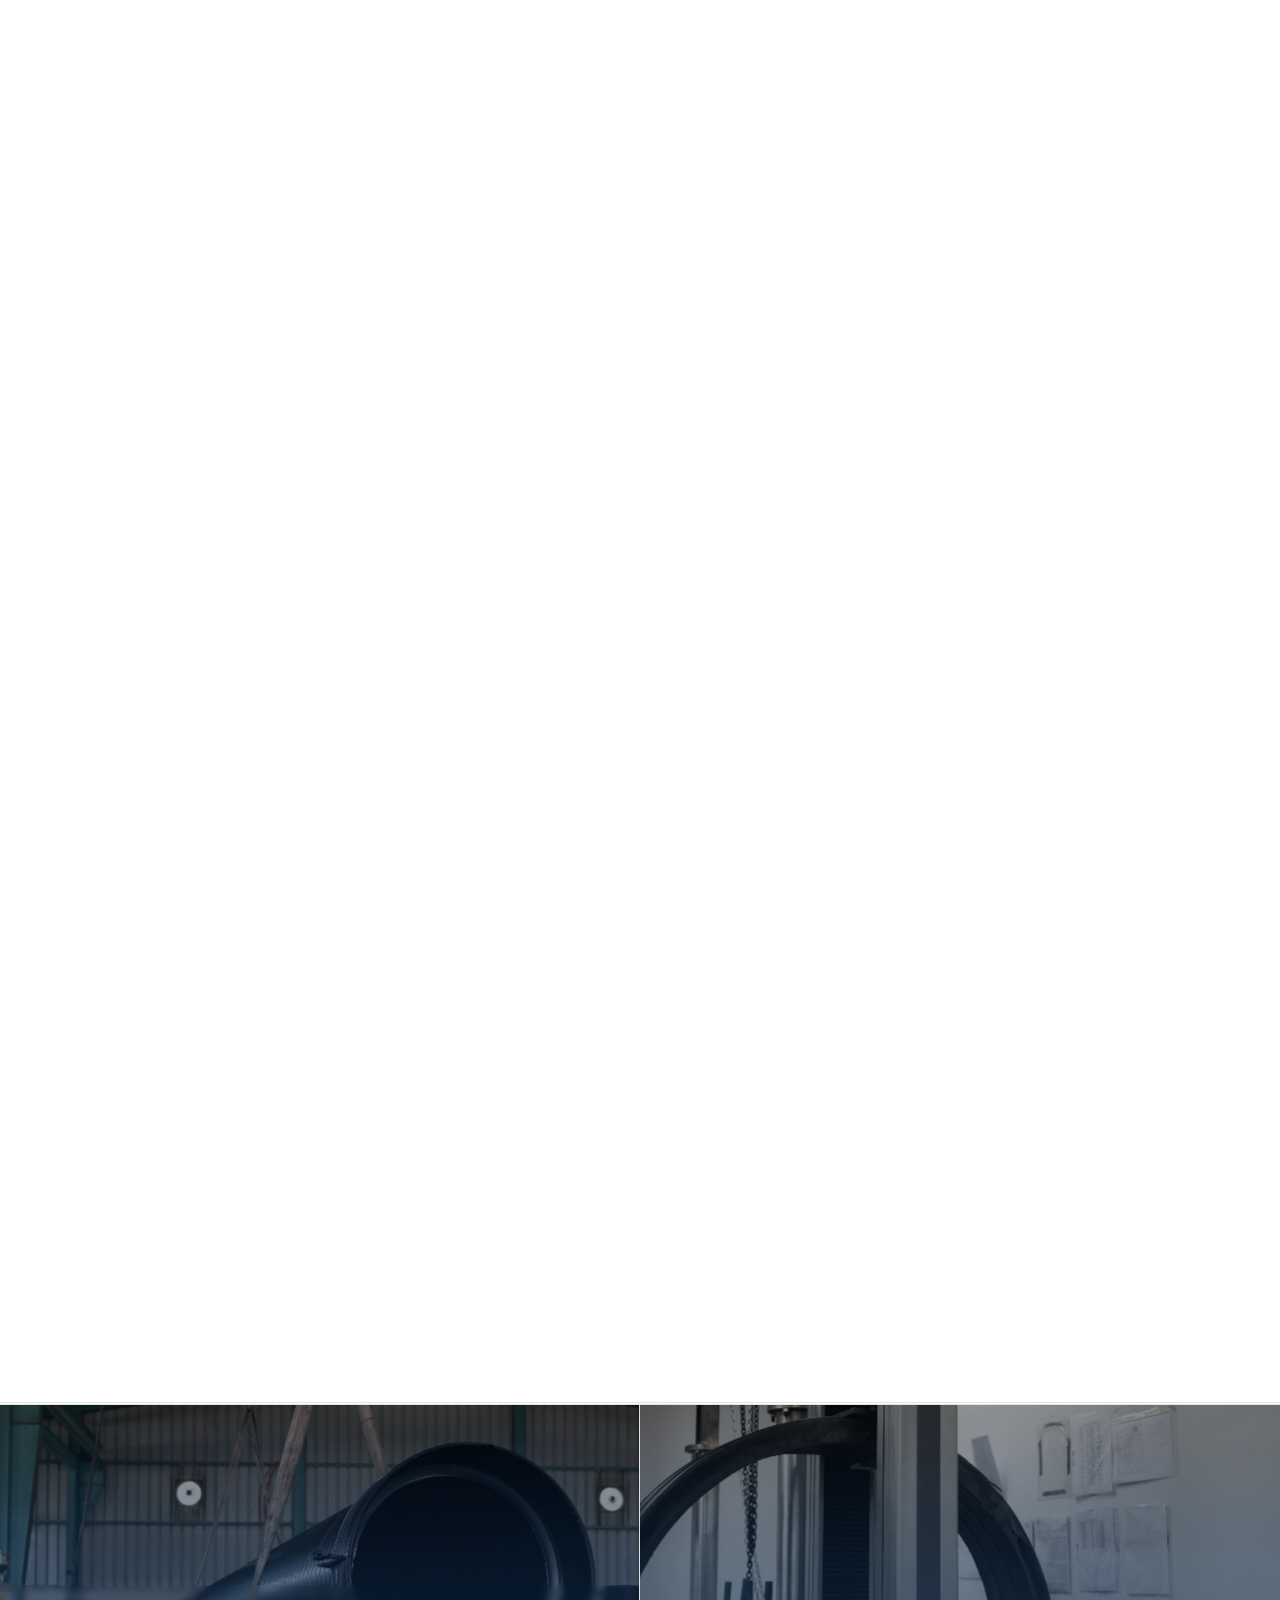
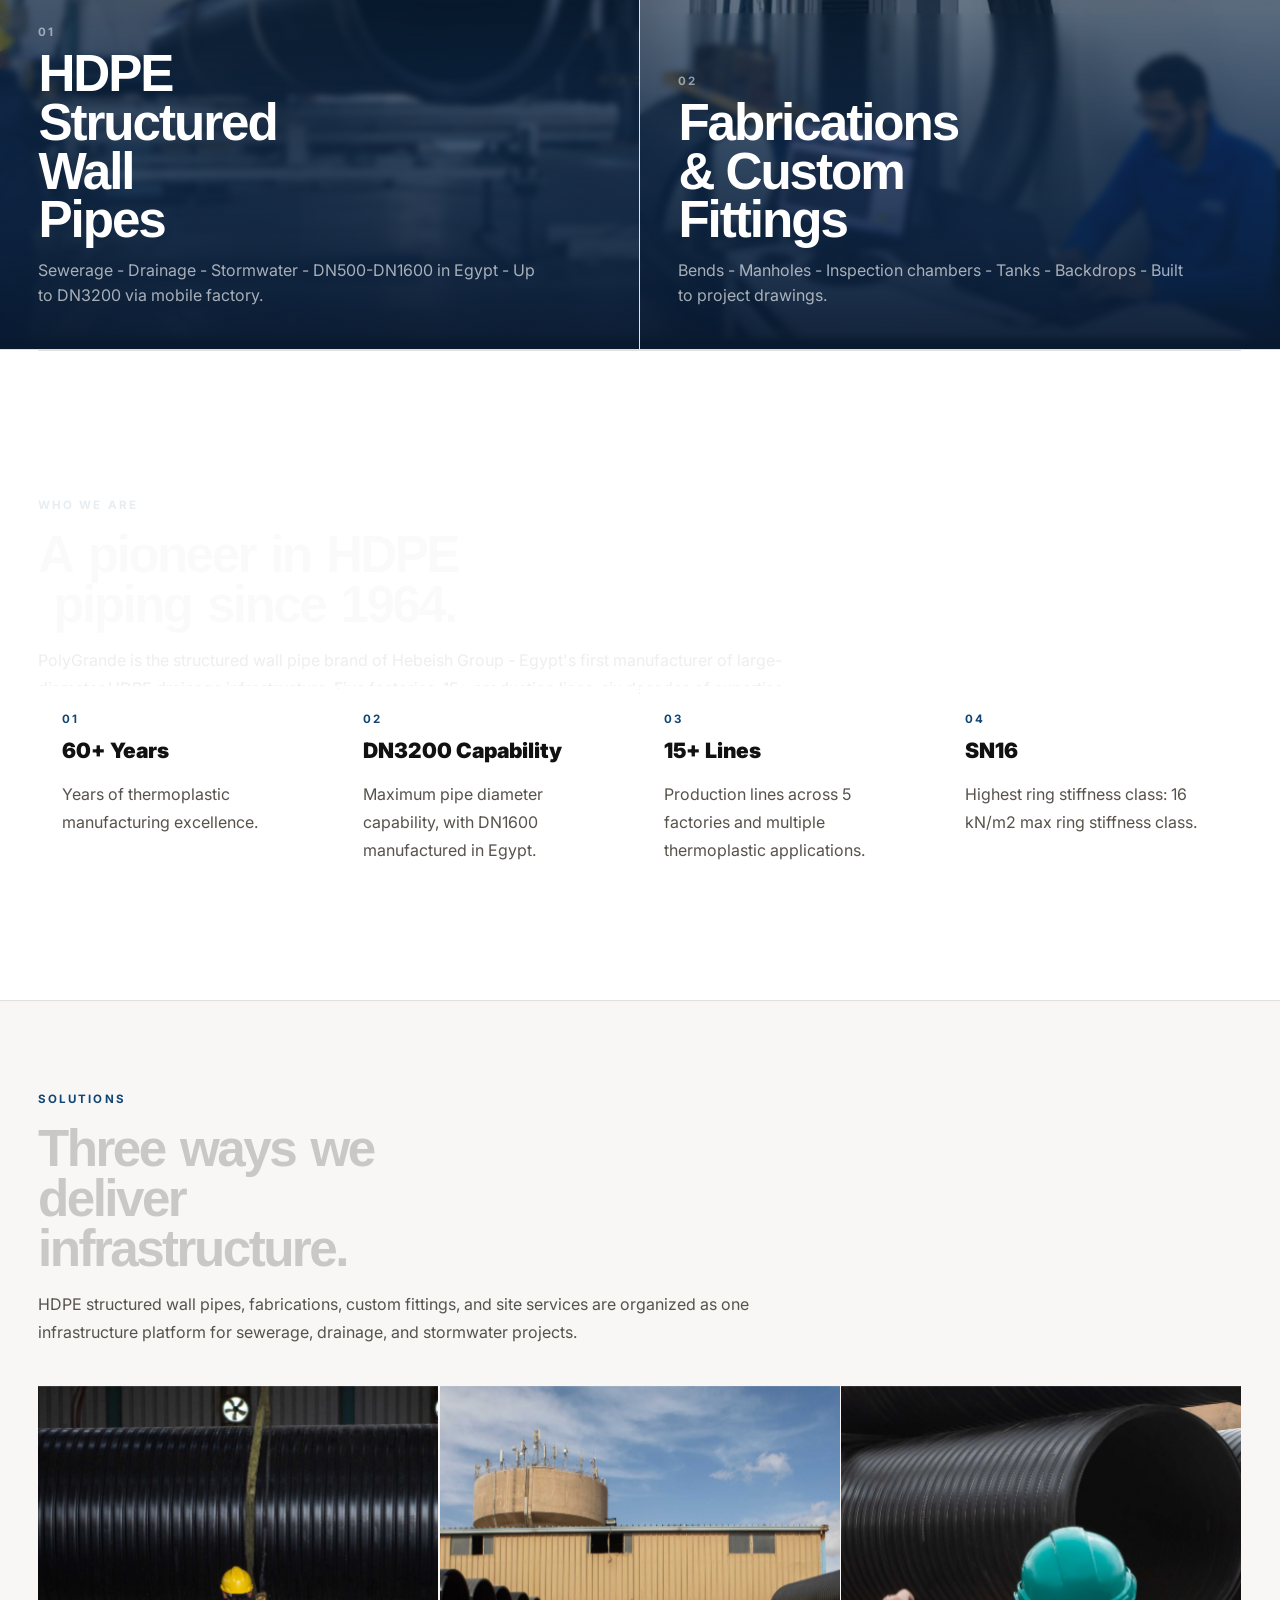
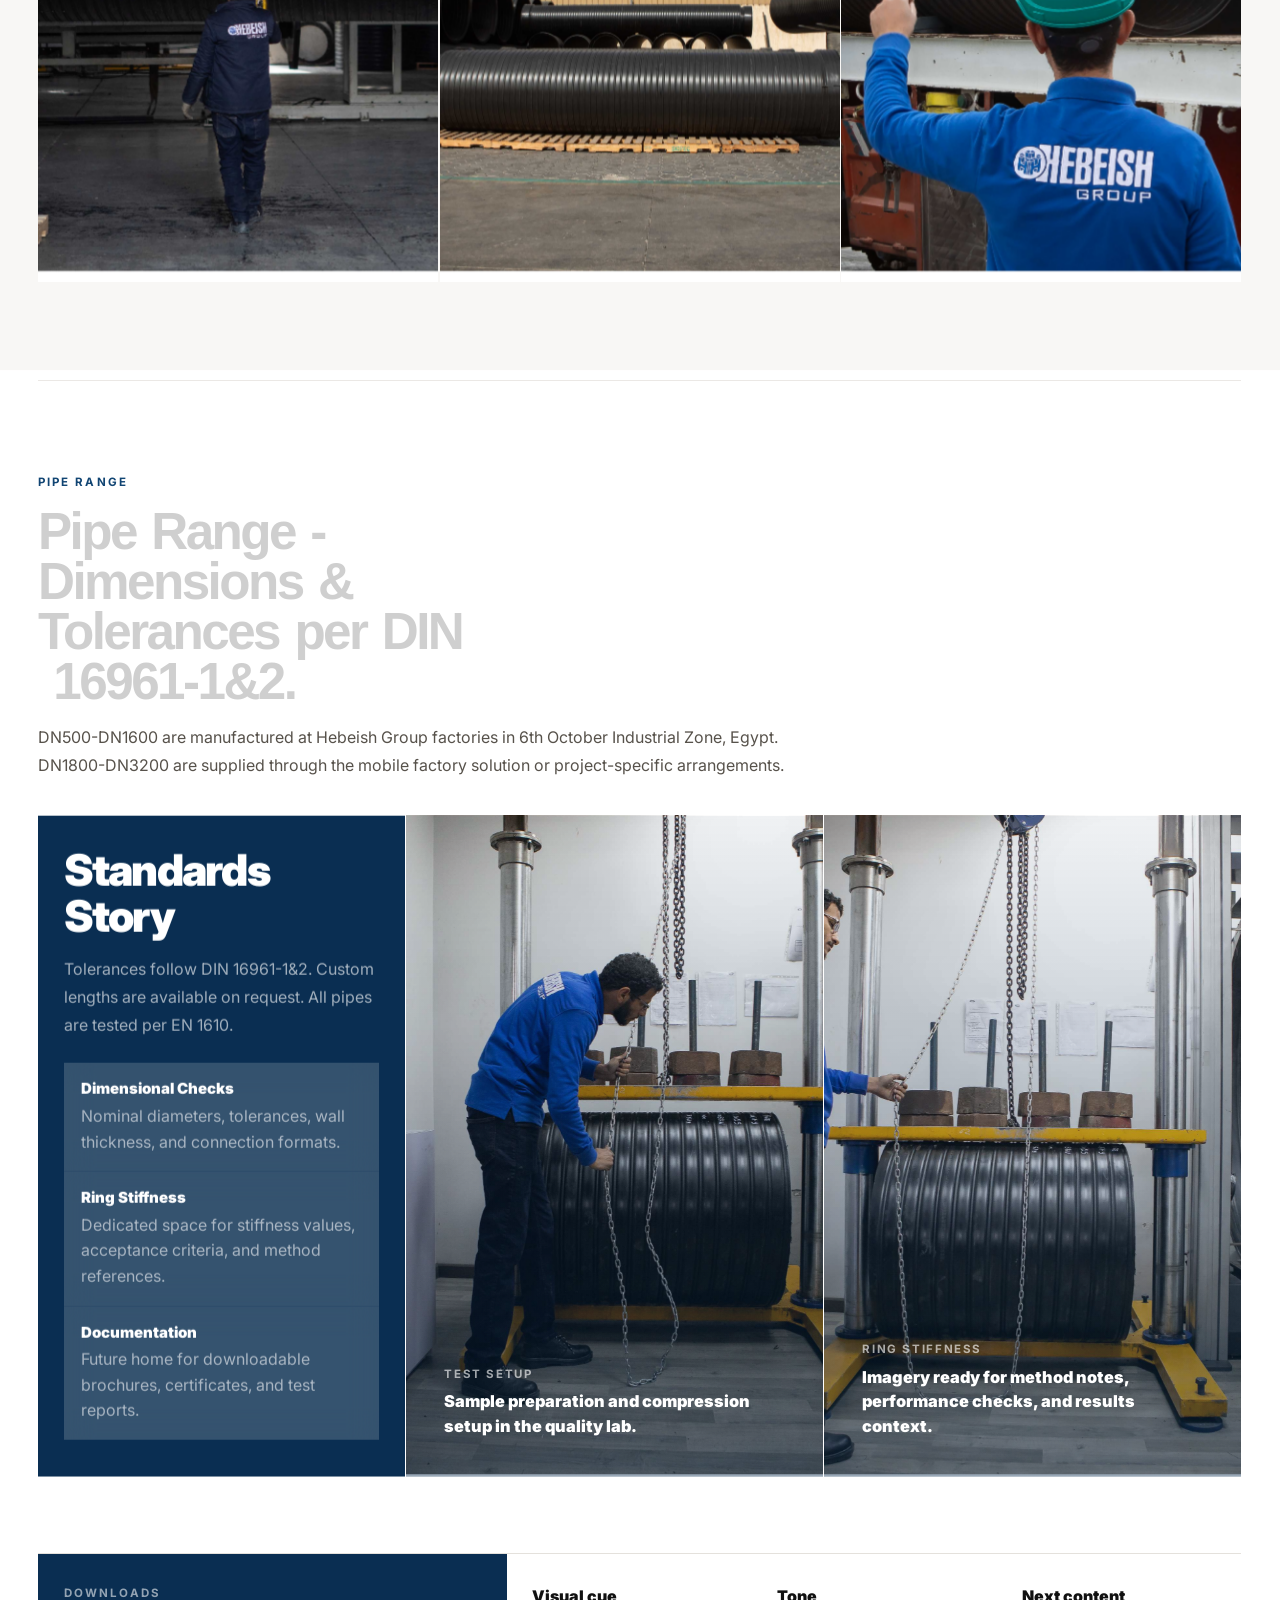
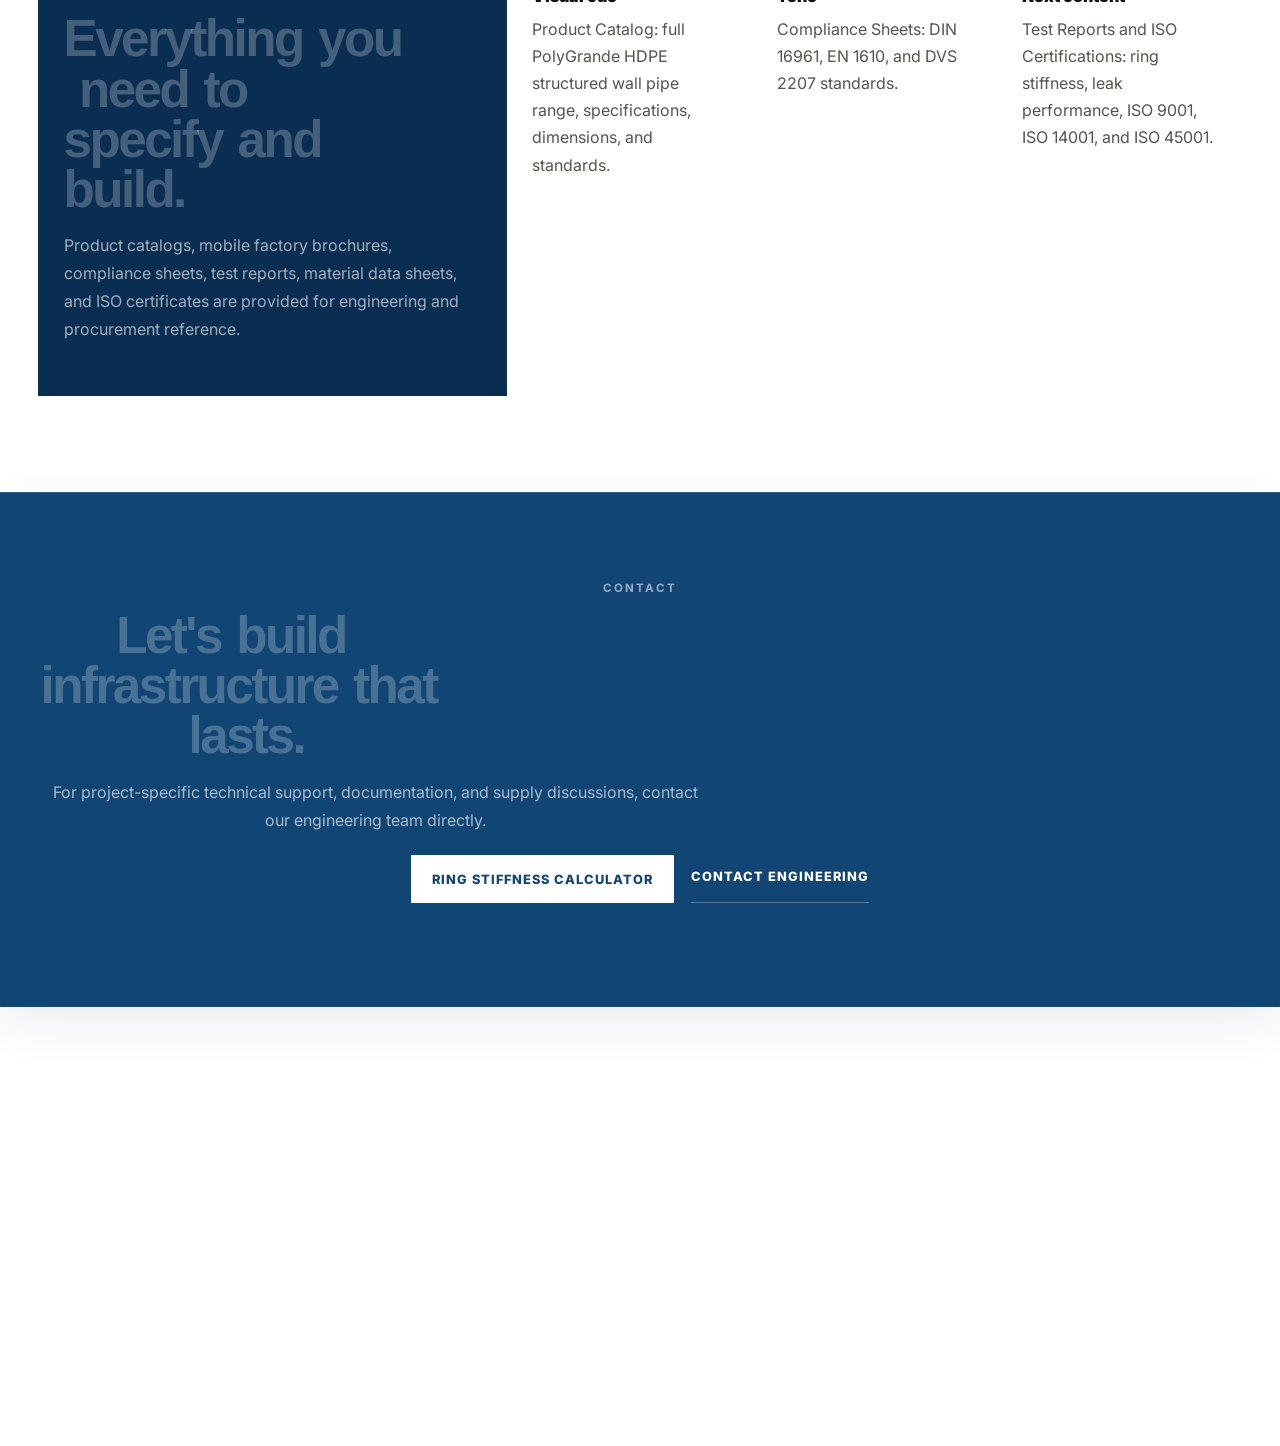
==== commit 947ef54e: "Replace site copy with client content" ====
--- a/index.html
+++ b/index.html
@@ -3,9 +3,9 @@
 <head>
   <meta charset="UTF-8">
   <meta name="viewport" content="width=device-width, initial-scale=1.0">
-  <meta name="description" content="Polygrande manufactures industrial HDPE pipe systems with production-floor scale and lab-tested quality control.">
+  <meta name="description" content="PolyGrande manufactures HDPE structured wall pipes for sewerage, drainage, stormwater, and infrastructure projects across Egypt and North Africa.">
   <meta name="theme-color" content="#1f5fa8">
-  <title>Polygrande | Industrial Pipe Systems</title>
+  <title>PolyGrande - HDPE Structured Wall Pipes</title>
   <link rel="preconnect" href="https://fonts.googleapis.com">
   <link rel="preconnect" href="https://fonts.gstatic.com" crossorigin>
   <link href="https://fonts.googleapis.com/css2?family=Inter:wght@400;500;600;700;800;900&family=Oswald:wght@200&display=swap" rel="stylesheet">
@@ -48,14 +48,13 @@
     <main>
       <section class="hero" id="top">
         <div class="hero-copy reveal">
-          <h1>Manufactured at scale. Verified in the lab. Ready for the field.</h1>
+          <h1>Infrastructure built to outlast everything.</h1>
           <p class="hero-text">
-            Polygrande manufactures large-diameter HDPE pipe systems for utilities, drainage, and civil infrastructure,
-            combining factory capacity, controlled testing, and project-ready delivery.
+            PolyGrande is the structured wall pipe brand of Hebeish Group - Egypt's first manufacturer of large-diameter HDPE drainage infrastructure.
           </p>
           <div class="hero-actions">
-            <a class="button button-primary" href="#products">Explore Product Range</a>
-            <a class="button button-secondary" href="calculator.html">Open Pipe Calculator</a>
+            <a class="button button-primary" href="#products">View Products</a>
+            <a class="button button-secondary" href="calculator.html">Ring Stiffness Calculator</a>
           </div>
           <ul class="hero-metrics" aria-label="Key metrics">
             <li>
@@ -107,27 +106,27 @@
             <div class="video-story-grid">
               <div class="video-story-stack" aria-label="Operational story titles">
                 <article class="video-story-card video-story-title-card" data-story-card>
-                  <h3>Factory scale in motion.</h3>
-                </article>
-
-                <article class="video-story-card video-story-title-card" data-story-card>
-                  <h3>Controlled handling at every lift.</h3>
-                </article>
-
-                <article class="video-story-card video-story-title-card" data-story-card>
-                  <h3>Testing turns claims into proof.</h3>
-                </article>
-
-                <article class="video-story-card video-story-title-card" data-story-card>
-                  <h3>Stock is visible before site pressure starts.</h3>
-                </article>
-
-                <article class="video-story-card video-story-title-card" data-story-card>
-                  <h3>Field conditions stay in view.</h3>
-                </article>
-
-                <article class="video-story-card video-story-title-card" data-story-card>
-                  <h3>Partners see the operation behind the promise.</h3>
+                  <h3>A pioneer in HDPE piping since 1964.</h3>
+                </article>
+
+                <article class="video-story-card video-story-title-card" data-story-card>
+                  <h3>Three ways we deliver infrastructure.</h3>
+                </article>
+
+                <article class="video-story-card video-story-title-card" data-story-card>
+                  <h3>Large enough to work inside.</h3>
+                </article>
+
+                <article class="video-story-card video-story-title-card" data-story-card>
+                  <h3>Strong enough to last a century.</h3>
+                </article>
+
+                <article class="video-story-card video-story-title-card" data-story-card>
+                  <h3>Infrastructure proven across Egypt.</h3>
+                </article>
+
+                <article class="video-story-card video-story-title-card" data-story-card>
+                  <h3>Everything you need to specify and build.</h3>
                 </article>
               </div>
             </div>
@@ -140,61 +139,60 @@
           <img src="assets/images/media-factory-handling.jpg" alt="Large corrugated HDPE pipe section positioned on a fabrication and handling line inside the plant." loading="lazy">
           <div class="ribbon-overlay">
             <p>01</p>
-            <h2>Pipe Range</h2>
-            <span>Use real manufacturing photography to lead visitors straight into dimensions, systems, and applications.</span>
+            <h2>HDPE Structured Wall Pipes</h2>
+            <span>Sewerage - Drainage - Stormwater - DN500-DN1600 in Egypt - Up to DN3200 via mobile factory.</span>
           </div>
         </article>
         <article class="ribbon-card ribbon-photo reveal">
           <img src="assets/images/media-lab-engineer.jpg" alt="Quality-control engineer reviewing test data beside a large pipe specimen in the laboratory." loading="lazy">
           <div class="ribbon-overlay">
             <p>02</p>
-            <h2>Product Standards</h2>
-            <span>Support compliance and testing copy with credible lab visuals instead of abstract placeholders.</span>
+            <h2>Fabrications & Custom Fittings</h2>
+            <span>Bends - Manholes - Inspection chambers - Tanks - Backdrops - Built to project drawings.</span>
           </div>
         </article>
       </section>
 
       <section class="capabilities" id="products">
         <div class="section-heading reveal">
-          <p class="eyebrow">Core capabilities</p>
-          <h2>Industrial pipe systems supported by production, testing, and field context.</h2>
+          <p class="eyebrow">Who we are</p>
+          <h2>A pioneer in HDPE piping since 1964.</h2>
           <p>
-            From structured wall pipe ranges to standards guidance and deployment support, the site presents
-            Polygrande as a more complete infrastructure manufacturing partner.
+            PolyGrande is the structured wall pipe brand of Hebeish Group - Egypt's first manufacturer of large-diameter HDPE drainage infrastructure. Five factories, 15+ production lines, six decades of expertise.
           </p>
         </div>
 
         <div class="capability-grid">
           <article class="capability-card reveal">
             <span class="capability-index">01</span>
-            <h3>Pipe Systems</h3>
-            <p>Present structured wall pipe ranges, diameters, and infrastructure applications with real operational proof.</p>
+            <h3>60+ Years</h3>
+            <p>Years of thermoplastic manufacturing excellence.</p>
           </article>
           <article class="capability-card reveal">
             <span class="capability-index">02</span>
-            <h3>Testing Protocols</h3>
-            <p>Connect stiffness, inspection frequency, and quality checkpoints to the real lab environment.</p>
+            <h3>DN3200 Capability</h3>
+            <p>Maximum pipe diameter capability, with DN1600 manufactured in Egypt.</p>
           </article>
           <article class="capability-card reveal">
             <span class="capability-index">03</span>
-            <h3>Welding Support</h3>
-            <p>Support installation methods, extrusion welding, and field procedures with technical clarity.</p>
+            <h3>15+ Lines</h3>
+            <p>Production lines across 5 factories and multiple thermoplastic applications.</p>
           </article>
           <article class="capability-card reveal">
             <span class="capability-index">04</span>
-            <h3>Specification Hub</h3>
-            <p>Bring product data, certification references, downloadable brochures, and inquiry support into one flow.</p>
+            <h3>SN16</h3>
+            <p>Highest ring stiffness class: 16 kN/m2 max ring stiffness class.</p>
           </article>
         </div>
       </section>
 
       <section class="photo-section photo-section-tight" aria-labelledby="operations-gallery-title">
         <div class="section-heading reveal">
-          <p class="eyebrow">Factory and field coverage</p>
-          <h2 id="operations-gallery-title">Factory, yard, and delivery visuals build a more complete operating picture.</h2>
+          <p class="eyebrow">Solutions</p>
+          <h2 id="operations-gallery-title">Three ways we deliver infrastructure.</h2>
           <p>
-            Production-floor handling, yard inventory, and outbound logistics sit side by side to reinforce scale,
-            readiness, and delivery discipline across the operation.
+            HDPE structured wall pipes, fabrications, custom fittings, and site services are organized as one
+            infrastructure platform for sewerage, drainage, and stormwater projects.
           </p>
         </div>
 
@@ -203,21 +201,21 @@
             <img src="assets/images/media-production-walkthrough.jpg" alt="Factory operator walking beneath a suspended large-diameter HDPE pipe section." loading="lazy">
             <figcaption>
               <span>Plant movement</span>
-              <strong>Show the scale of pipe handling inside the production environment.</strong>
+              <strong>HDPE structured wall pipes for sewerage, drainage, stormwater, and project supply.</strong>
             </figcaption>
           </figure>
           <figure class="photo-card reveal">
             <img src="assets/images/media-yard-forklift.jpg" alt="Forklift transporting a large corrugated HDPE pipe through the outdoor storage yard." loading="lazy">
             <figcaption>
               <span>Yard readiness</span>
-              <strong>Support stock, dispatch, and project-availability messaging with real yard imagery.</strong>
+              <strong>Fabrications, custom fittings, bends, manholes, inspection chambers, tanks, and backdrops.</strong>
             </figcaption>
           </figure>
           <figure class="photo-card reveal">
             <img src="assets/images/media-site-logistics.jpg" alt="Site logistics worker directing the loading of large HDPE pipes onto a trailer." loading="lazy">
             <figcaption>
               <span>Outbound logistics</span>
-              <strong>Connect production capability to delivery and project mobilization.</strong>
+              <strong>Pipeline installation, extrusion welding, site supervision, and EN 1610 acceptance testing.</strong>
             </figcaption>
           </figure>
         </div>
@@ -225,19 +223,18 @@
 
       <section class="standards" id="standards">
         <div class="section-heading reveal">
-          <p class="eyebrow">Standards and control</p>
-          <h2>Quality language becomes more believable when the lab is visible.</h2>
+          <p class="eyebrow">Pipe range</p>
+          <h2>Pipe Range - Dimensions & Tolerances per DIN 16961-1&2.</h2>
           <p>
-            These testing images give the standards section a clearer role: explain how Polygrande measures,
-            validates, and documents performance for demanding infrastructure work. The calculator extends that logic
-            into a practical engineering reference for visitors.
+            DN500-DN1600 are manufactured at Hebeish Group factories in 6th October Industrial Zone, Egypt.
+            DN1800-DN3200 are supplied through the mobile factory solution or project-specific arrangements.
           </p>
         </div>
 
         <div class="standards-layout">
           <article class="standard-copy reveal">
-            <h3>Testing Story</h3>
-            <p>Use this panel for DIN16961, EN1610, DVS2207, inspection frequencies, and dimensional verification notes.</p>
+            <h3>Standards Story</h3>
+            <p>Tolerances follow DIN 16961-1&2. Custom lengths are available on request. All pipes are tested per EN 1610.</p>
             <div class="standard-points">
               <div>
                 <strong>Dimensional Checks</strong>
@@ -274,36 +271,35 @@
 
       <section class="about" id="about">
         <div class="about-card reveal">
-          <p class="eyebrow">Brand direction</p>
-          <h2>Industrial, direct, and grounded in the real environment.</h2>
+          <p class="eyebrow">Downloads</p>
+          <h2>Everything you need to specify and build.</h2>
           <p>
-            The visual system leans on bold geometry, restrained blue accents, and real plant imagery to keep the
-            brand technical, credible, and project-facing.
+            Product catalogs, mobile factory brochures, compliance sheets, test reports, material data sheets, and ISO certificates are provided for engineering and procurement reference.
           </p>
         </div>
         <div class="about-list reveal">
           <div>
             <strong>Visual cue</strong>
-            <span>Production hall scale, black corrugated pipe, metallic structures, and yellow safety accents.</span>
+            <span>Product Catalog: full PolyGrande HDPE structured wall pipe range, specifications, dimensions, and standards.</span>
           </div>
           <div>
             <strong>Tone</strong>
-            <span>Reliable, technical, and export-ready without losing the human side of the operation.</span>
+            <span>Compliance Sheets: DIN 16961, EN 1610, and DVS 2207 standards.</span>
           </div>
           <div>
             <strong>Next content</strong>
-            <span>Add real company copy, product tables, brochure downloads, certifications, and contact details.</span>
+            <span>Test Reports and ISO Certifications: ring stiffness, leak performance, ISO 9001, ISO 14001, and ISO 45001.</span>
           </div>
         </div>
       </section>
 
       <section class="cta reveal" id="contact">
-        <p class="eyebrow">Get in touch</p>
-        <h2>Start the conversation around specifications, supply, or project support.</h2>
-        <p>Use the calculator, review the standards story, or get in touch about product data, project requirements, and delivery planning.</p>
+        <p class="eyebrow">Contact</p>
+        <h2>Let's build infrastructure that lasts.</h2>
+        <p>For project-specific technical support, documentation, and supply discussions, contact our engineering team directly.</p>
         <div class="hero-actions hero-actions-centered">
-          <a class="button button-primary" href="calculator.html">Open Pipe Calculator</a>
-          <a class="button button-secondary" href="mailto:info@polygrande.example">Request Project Support</a>
+          <a class="button button-primary" href="calculator.html">Ring Stiffness Calculator</a>
+          <a class="button button-secondary" href="mailto:info@hebeishgroup.com">Contact Engineering</a>
         </div>
       </section>
     </main>
@@ -314,7 +310,7 @@
           <span class="site-footer-brand-plate">
             <img class="site-footer-logo" src="assets/branding/polygrande-logo-white.png" alt="Polygrande">
           </span>
-          <p class="site-footer-note">Infrastructure-grade HDPE pipe systems backed by real production, testing, and field-readiness.</p>
+          <p class="site-footer-note">A brand of Hebeish Group. HDPE structured wall pipe manufacturer serving Egypt & North Africa since 1964.</p>
           <div class="site-footer-tags" aria-label="Footer highlights">
             <span>Production</span>
             <span>Testing</span>
@@ -337,16 +333,16 @@
         </nav>
 
         <div class="site-footer-column site-footer-contact">
-          <p class="site-footer-heading">Project Support</p>
-          <p>Use the site as a starting point for product, standards, and deployment conversations.</p>
-          <a class="site-footer-button" href="mailto:info@polygrande.example">Start A Discussion</a>
-          <a class="site-footer-mail" href="mailto:info@polygrande.example">info@polygrande.example</a>
+          <p class="site-footer-heading">Contact</p>
+          <p>Head Office: 18 Shagaret El Dor, El Zamalek, Floor 1 - Flat 4, Cairo - Egypt.</p>
+          <a class="site-footer-button" href="mailto:sales.polygrande@hebeishgroup.com">Contact Sales</a>
+          <a class="site-footer-mail" href="mailto:sales.polygrande@hebeishgroup.com">sales.polygrande@hebeishgroup.com</a>
         </div>
       </div>
 
       <div class="site-footer-bottom">
-        <p>Industrial HDPE pipe systems for infrastructure projects.</p>
-        <p>&copy; <span id="year"></span> Polygrande. All rights reserved.</p>
+        <p>Factory / Sales: Plot 3, 5th Industrial Zone, 6th October City - Egypt.</p>
+        <p>&copy; <span id="year"></span> PolyGrande - Hebeish Group - All rights reserved.</p>
       </div>
     </footer>
   </div>
